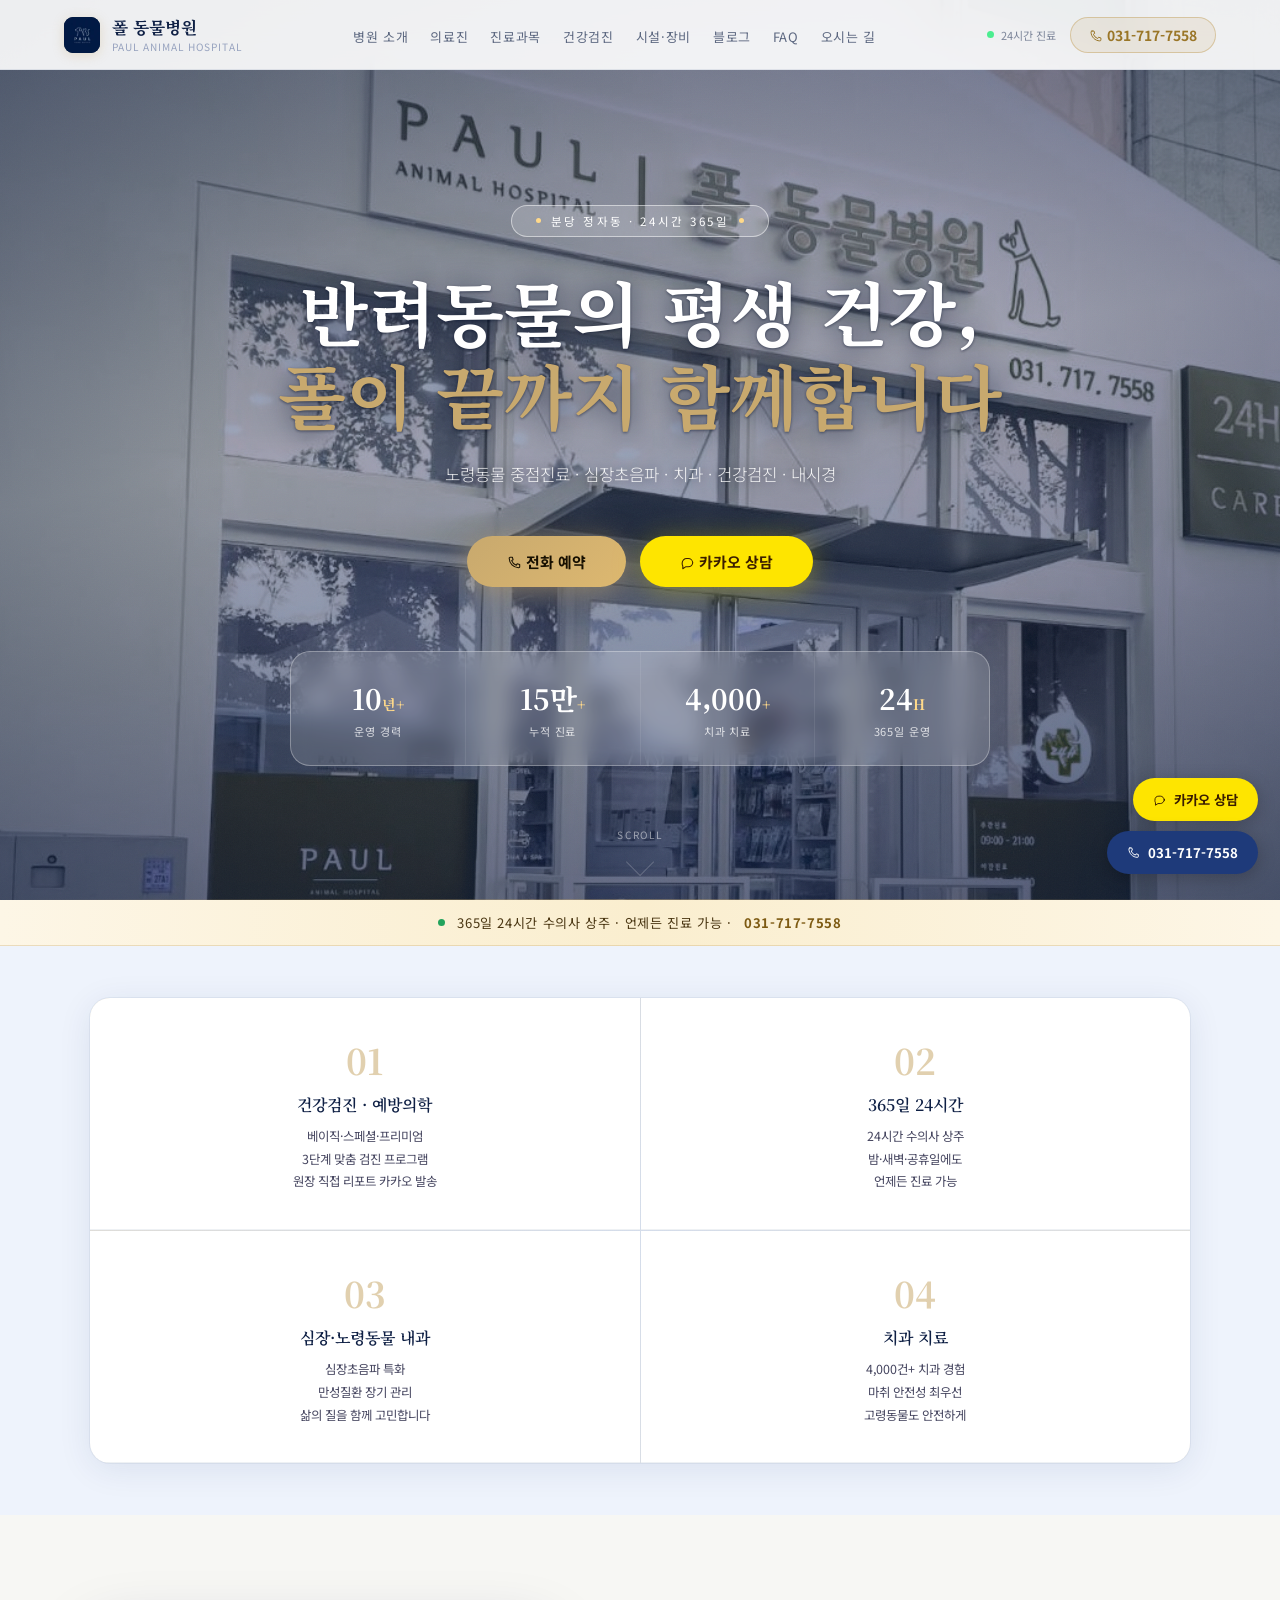
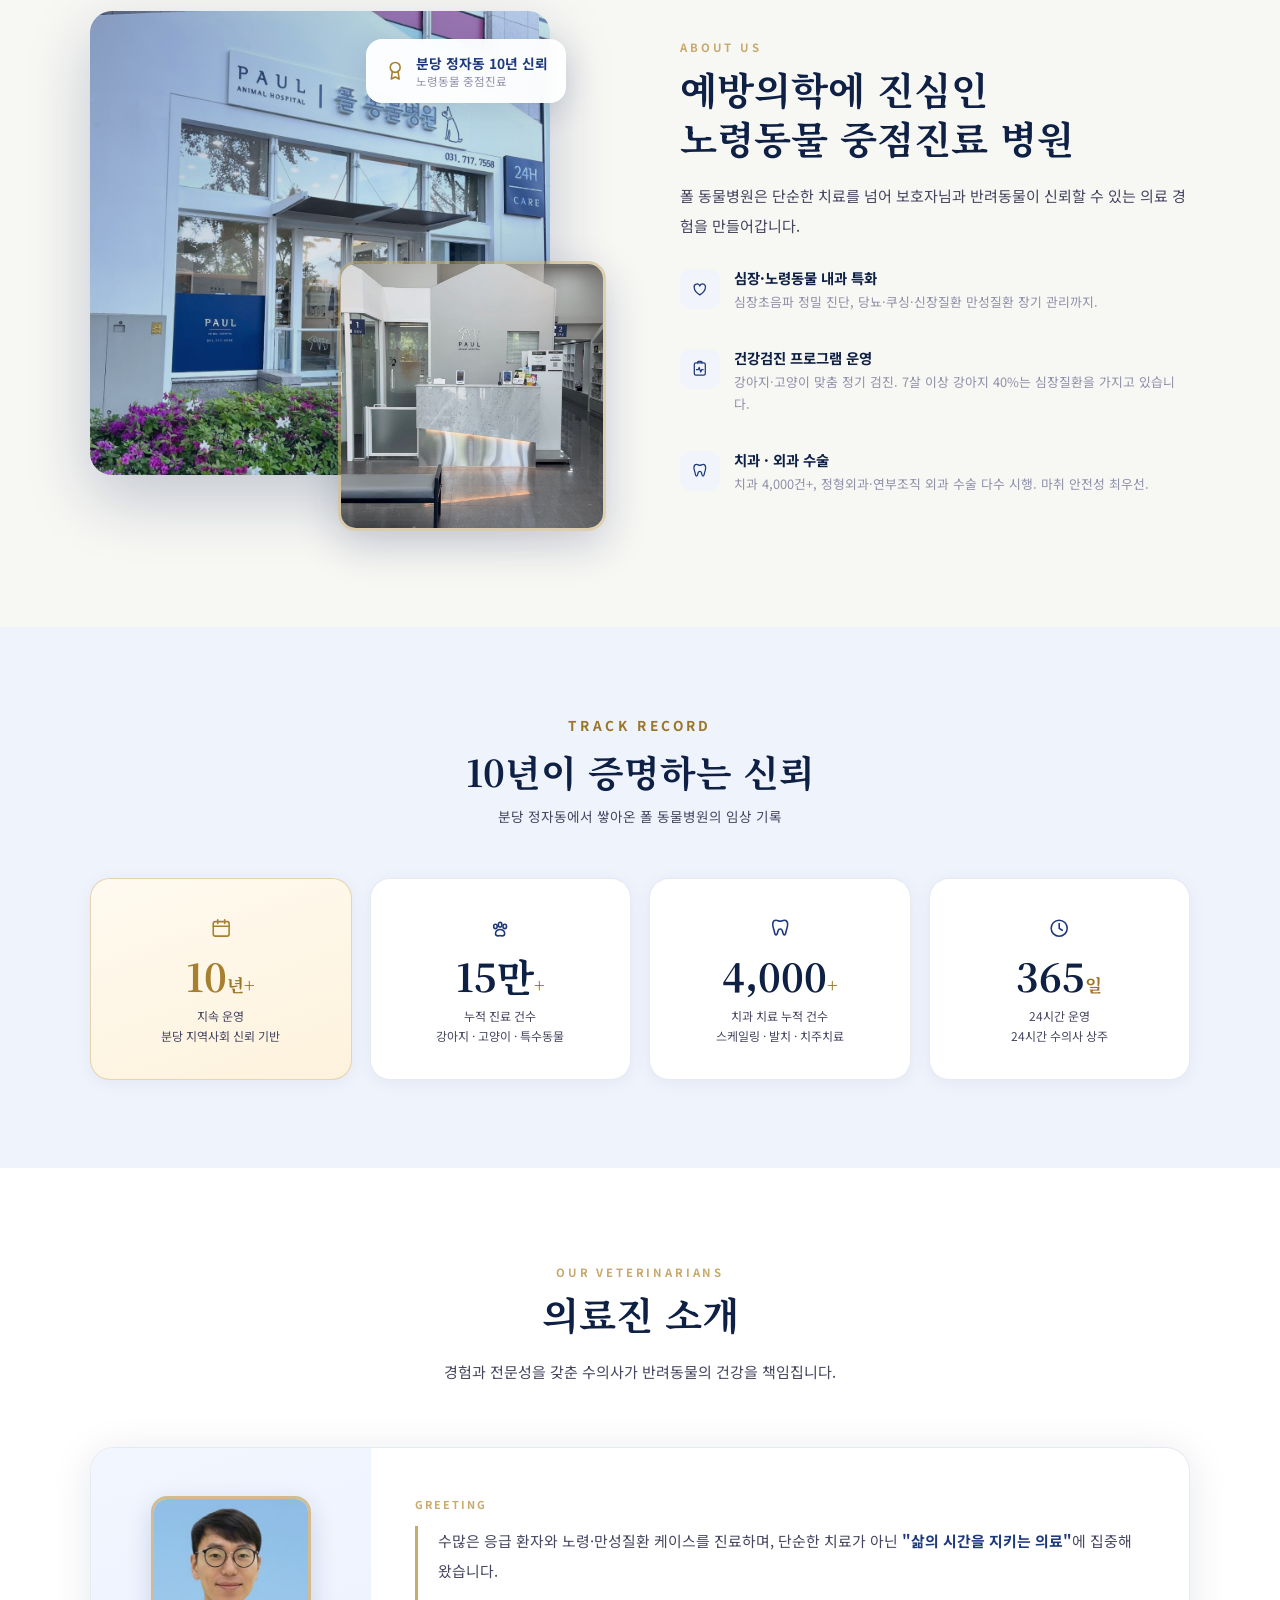
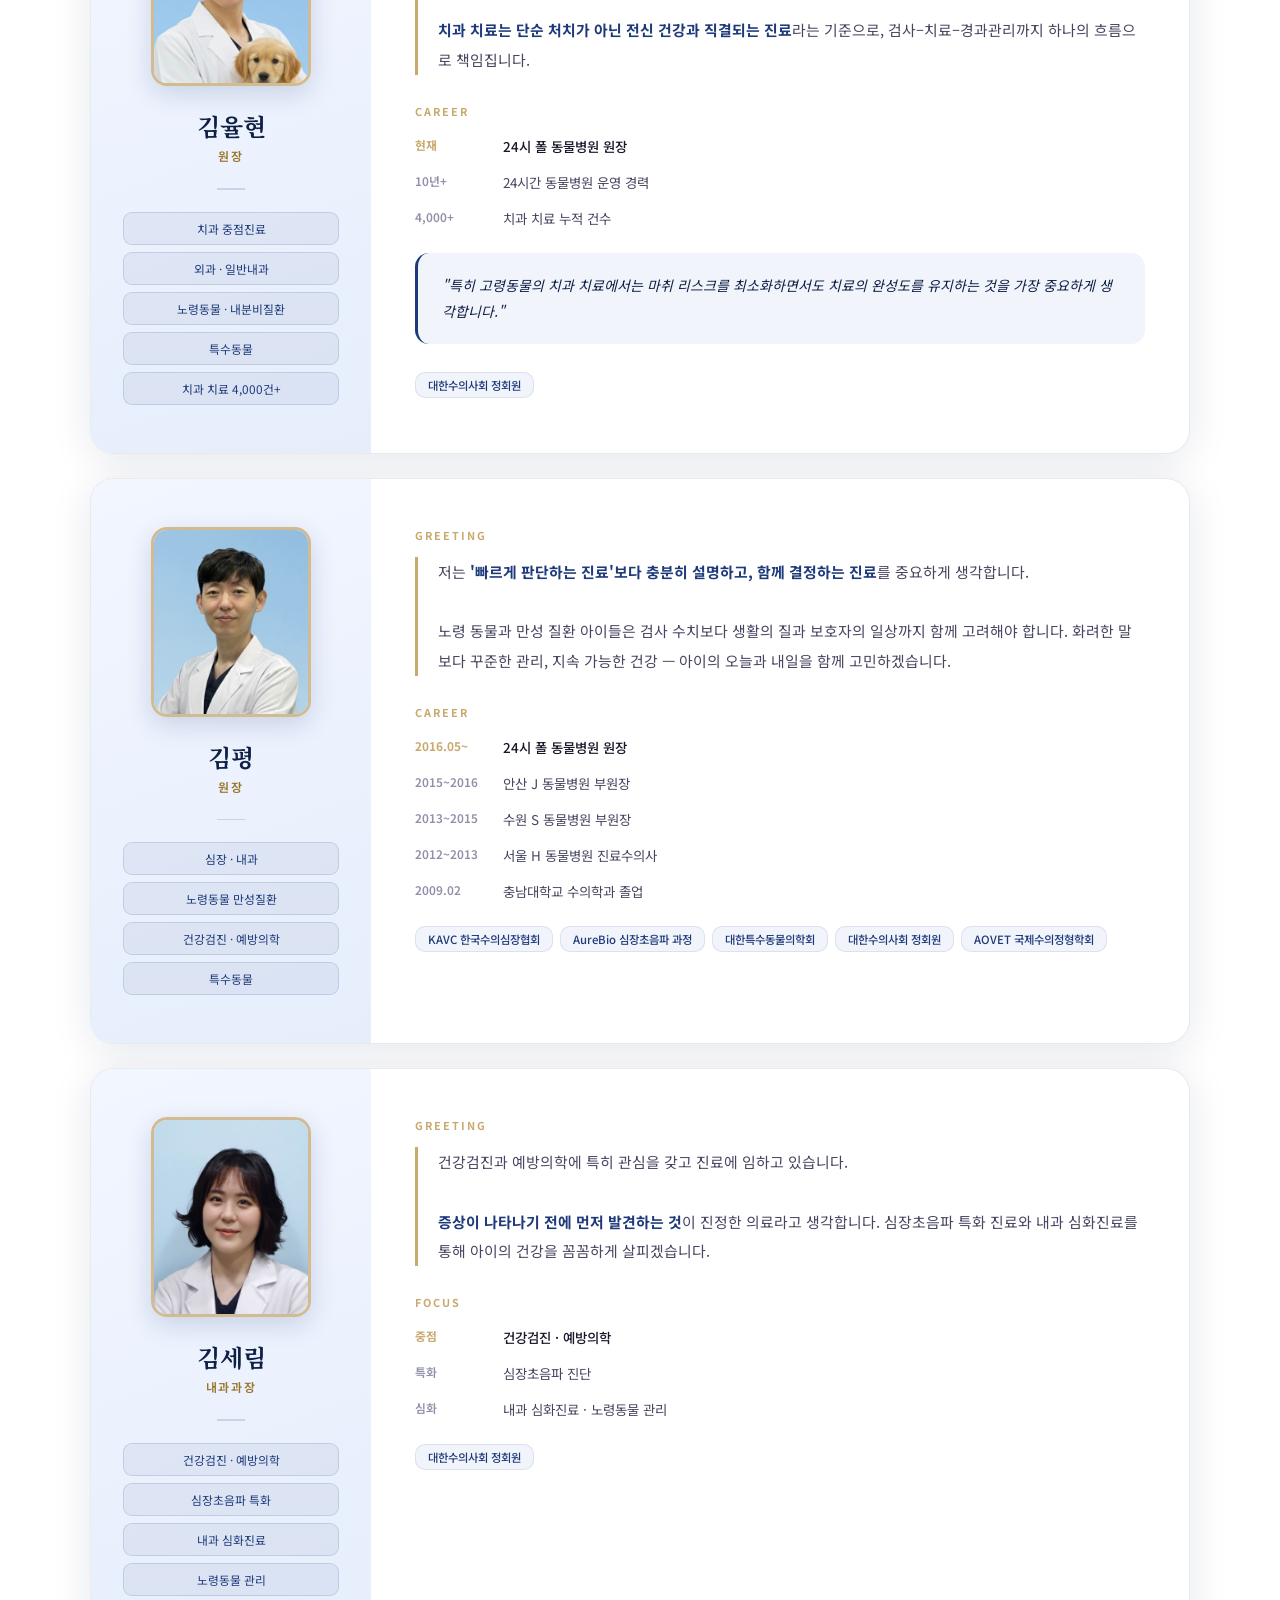
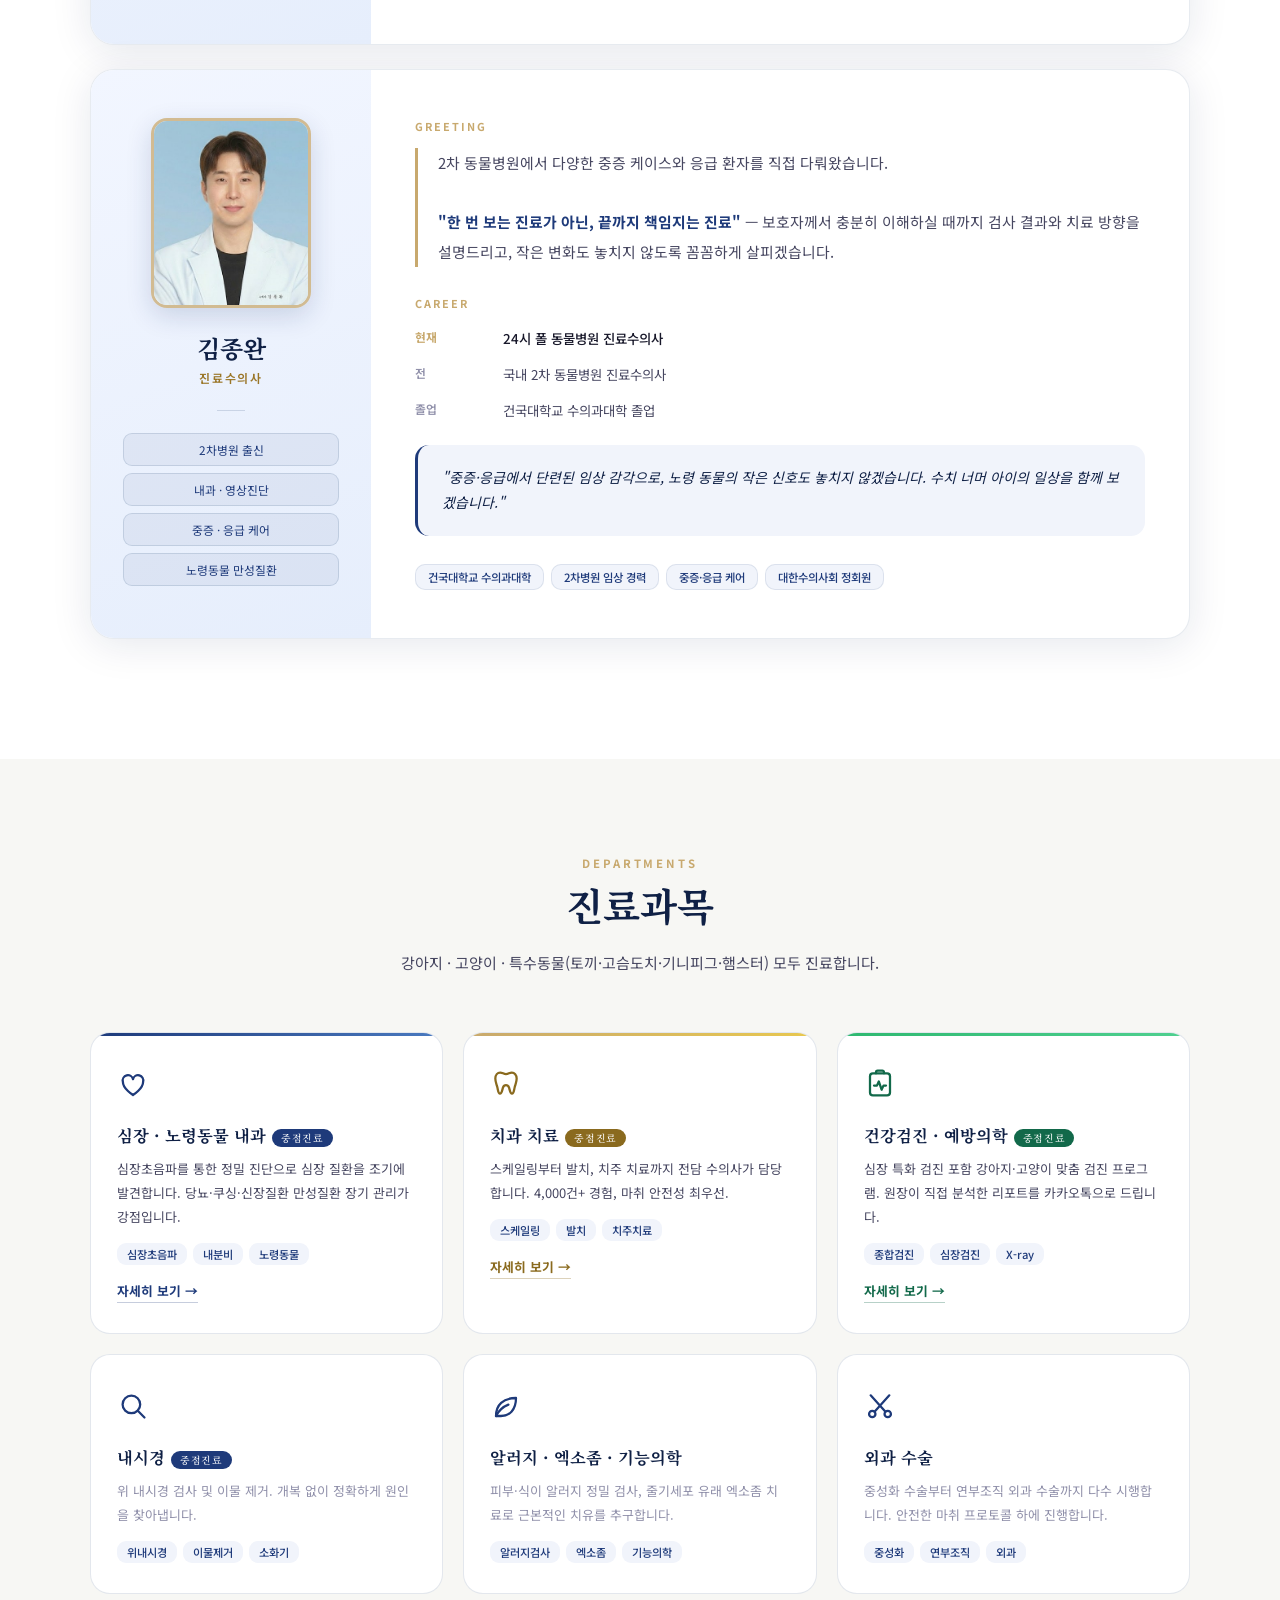
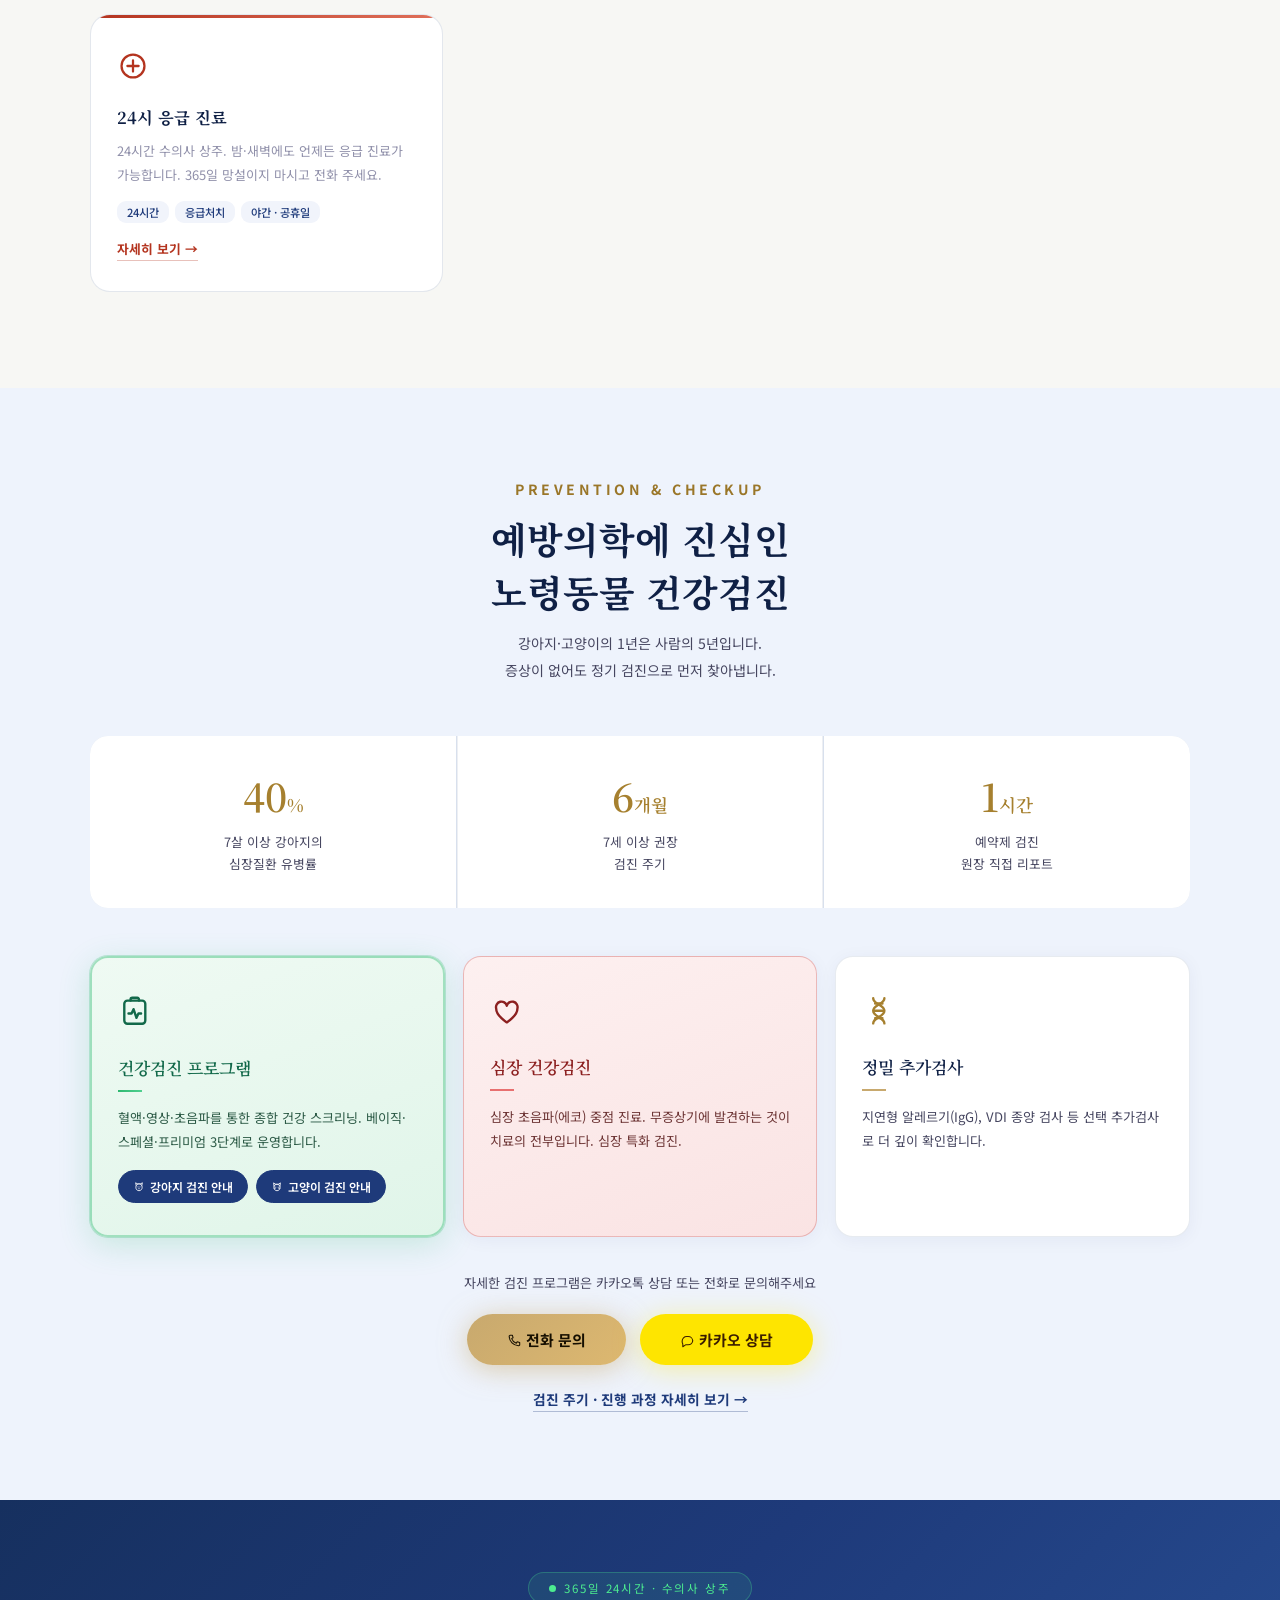
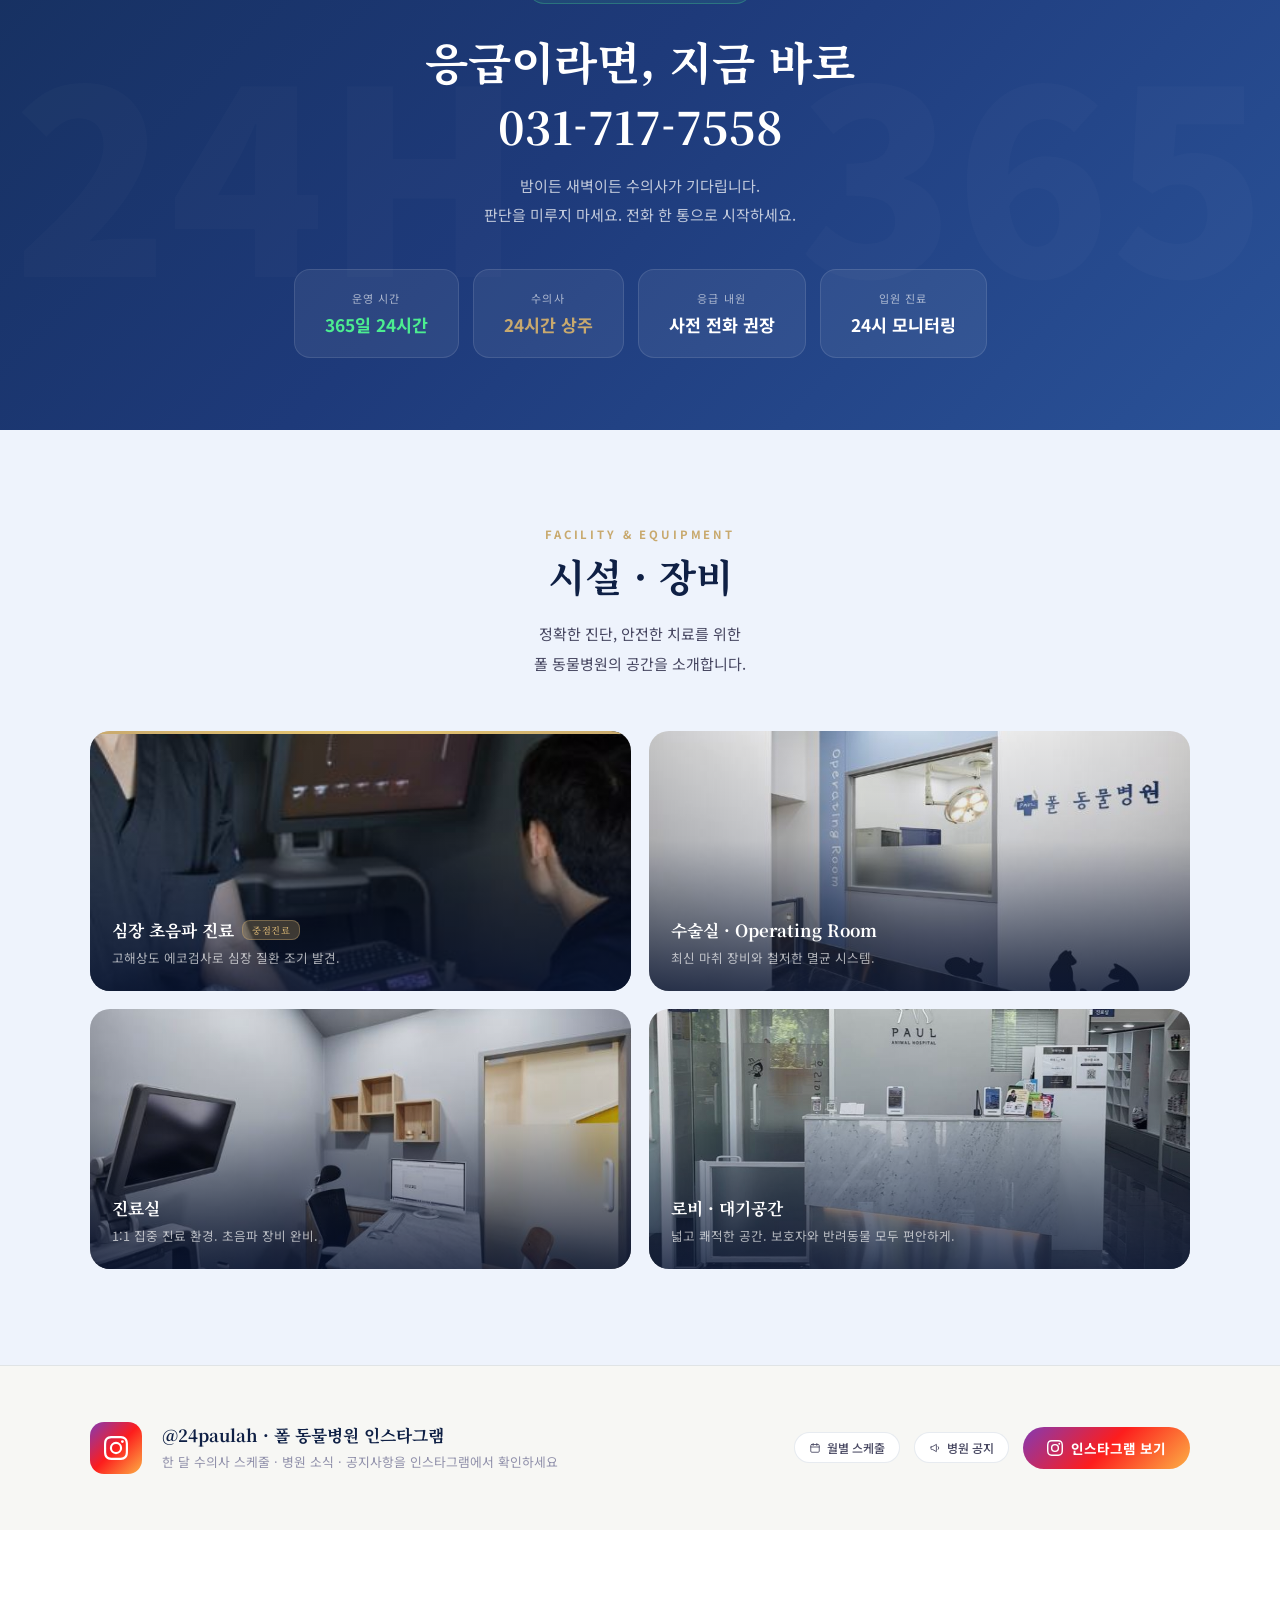
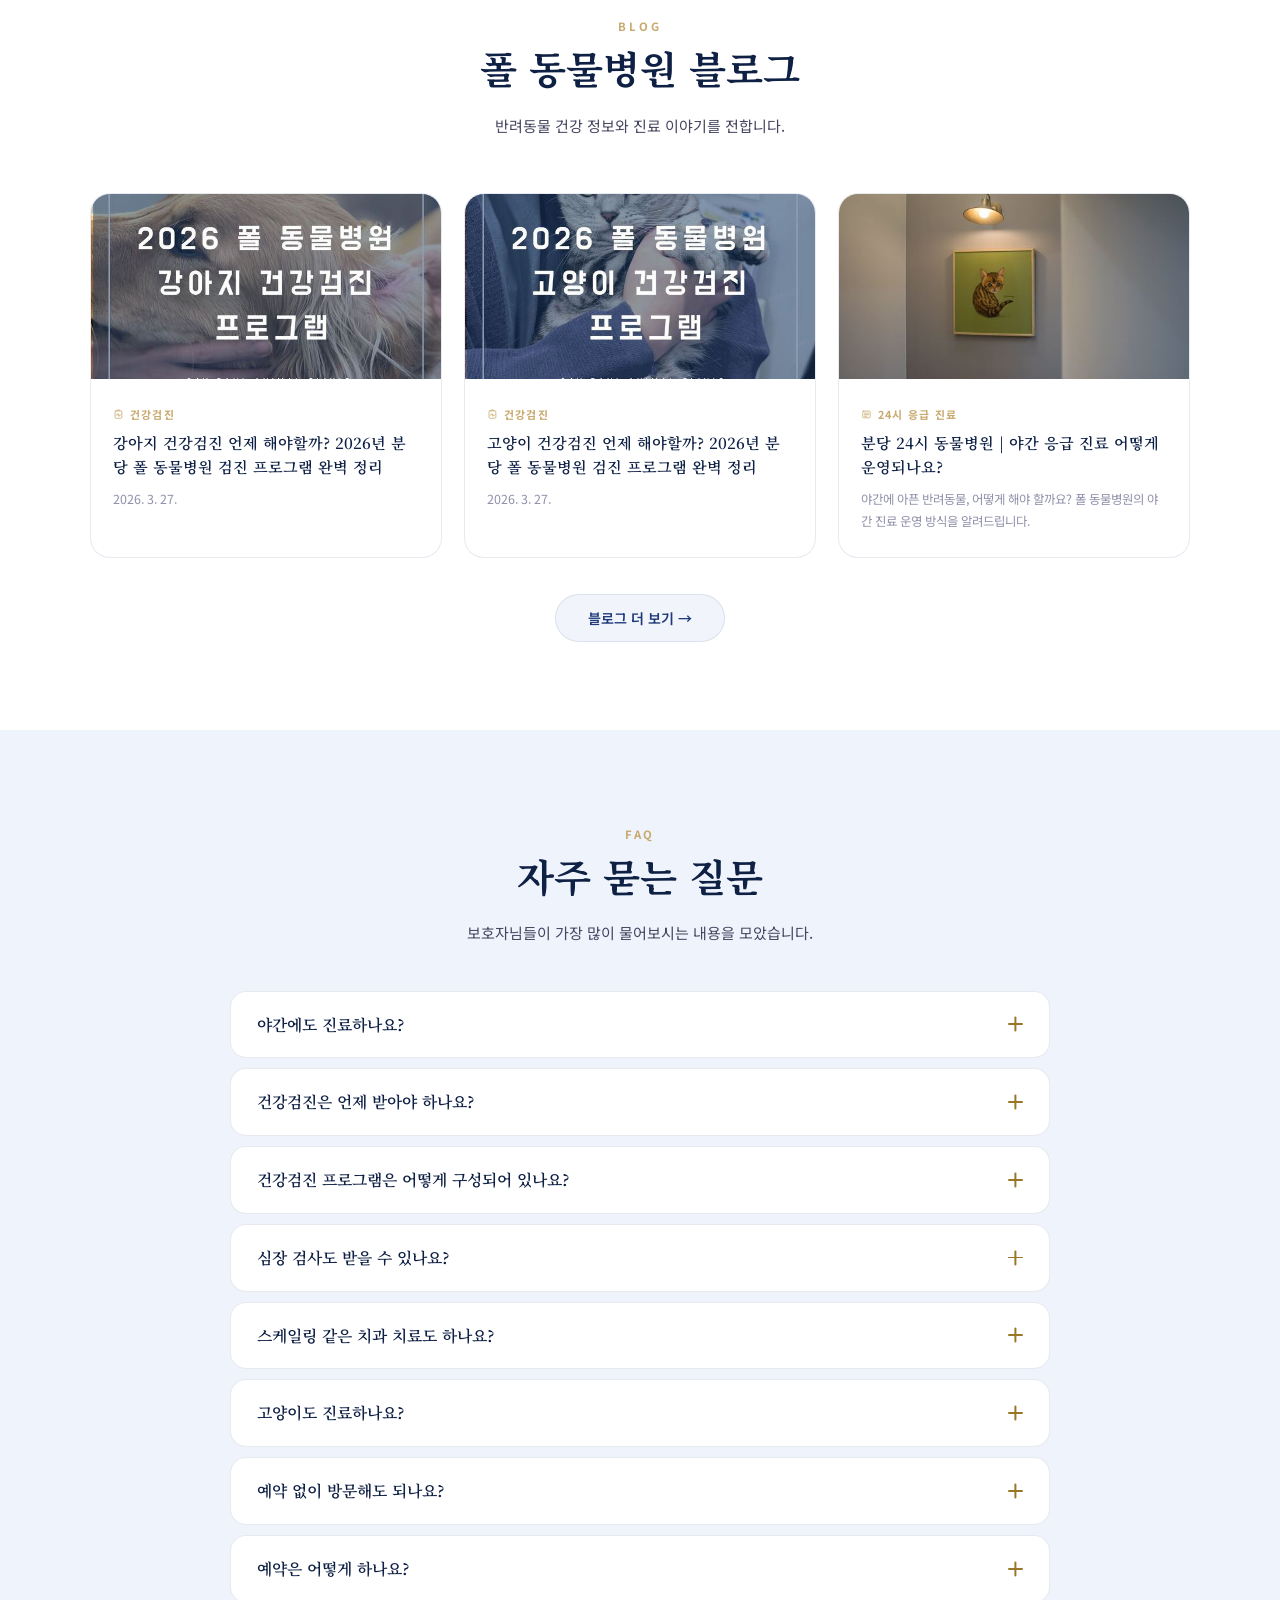
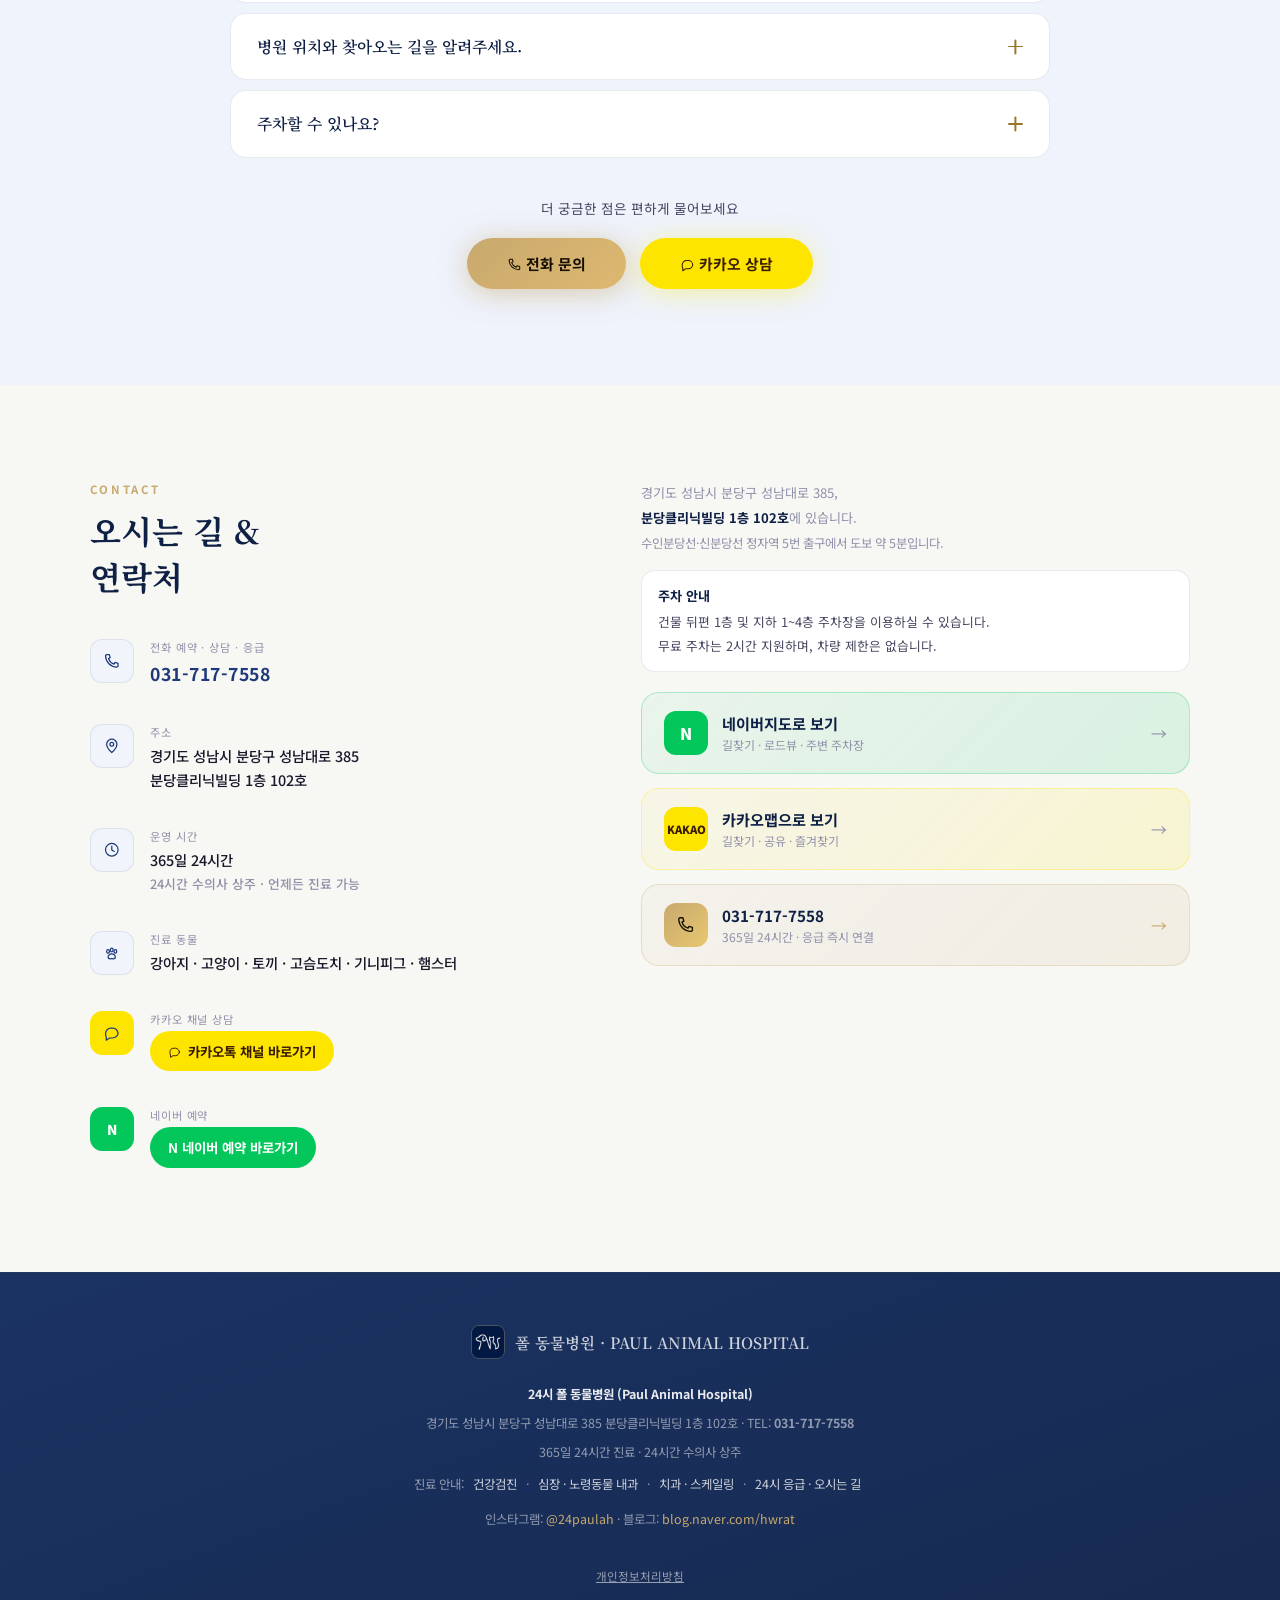
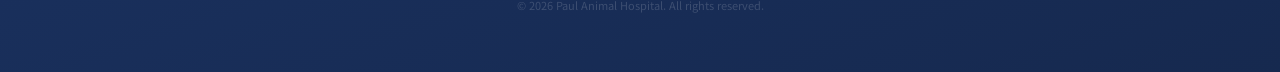
==== site/index.html @ 4839adb4 "영문 SPECIALTY 표시를 '중점진료'로 교체(광고 심의 대비), 개인정보처리방침 페이지 추가 및 전 페이지 하단 링크 Co-Authored-By: Claude Opus 5.5" ====
<!DOCTYPE html>
<html lang="ko"><head>
<meta charset="UTF-8">

<meta name="viewport" content="width=device-width, initial-scale=1.0">
<title>24시 폴 동물병원 | 분당 정자동 건강검진·심장·치과</title>
<meta name="description" content="분당 정자동 365일 24시간 수의사 상주 동물병원. 건강검진·심장초음파·치과 중점 진료. 031-717-7558">
<meta name="keywords" content="분당 동물병원,정자동 동물병원,분당 24시 동물병원,분당 야간 동물병원,성남 24시 동물병원,강아지 건강검진,고양이 건강검진,분당 강아지 심장,분당 강아지 스케일링,노령견 병원,폴 동물병원">
<meta name="author" content="24시 폴 동물병원">
<meta name="robots" content="index, follow, max-image-preview:large">
<link rel="preload" as="image" href="images/hospital-exterior.jpg" fetchpriority="high">
<link rel="canonical" href="https://paulah.co.kr/">
<link rel="alternate" type="application/rss+xml" title="24시 폴 동물병원" href="https://paulah.co.kr/rss.xml">
<link rel="icon" href="favicon.ico?v=2" sizes="any">
<link rel="icon" type="image/png" sizes="32x32" href="favicon-32.png?v=2">
<link rel="icon" type="image/png" sizes="16x16" href="favicon-16.png?v=2">
<link rel="apple-touch-icon" sizes="180x180" href="apple-touch-icon.png?v=2">
<link rel="shortcut icon" href="favicon.ico?v=2">
<meta name="naver-site-verification" content="6442f436681a37ef7fe920069521652b">
<meta name="google-site-verification" content="fb2IMgi83T_PYPyM84LkgRmpzPlgItX_kkPykhau4JI">
<meta property="og:type" content="website">
<meta property="og:site_name" content="24시 폴 동물병원">
<meta property="og:locale" content="ko_KR">
<meta property="og:title" content="24시 폴 동물병원 | 분당 정자동 건강검진·심장·치과">
<meta property="og:description" content="분당 정자동 365일 24시간 수의사 상주 동물병원. 건강검진·심장초음파·치과 중점 진료. 031-717-7558">
<meta property="og:url" content="https://paulah.co.kr/">
<meta property="og:image" content="https://paulah.co.kr/og-image.jpg?v=2">
<meta property="og:image:width" content="1200">
<meta property="og:image:height" content="630">
<meta name="twitter:card" content="summary_large_image">
<meta name="twitter:title" content="24시 폴 동물병원 | 분당 정자동 건강검진·심장·치과">
<meta name="twitter:description" content="분당 정자동 365일 24시간 수의사 상주 동물병원. 건강검진·심장초음파·치과 중점 진료. 031-717-7558">
<meta name="twitter:image" content="https://paulah.co.kr/og-image.jpg?v=2">
<meta name="geo.region" content="KR-41">
<meta name="geo.placename" content="경기도 성남시 분당구 정자동">
<meta name="geo.position" content="37.3705297;127.1076281">
<meta name="ICBM" content="37.3705297, 127.1076281">
<meta name="theme-color" content="#021a43">
<script type="application/ld+json">{"@context": "https://schema.org", "@type": "VeterinaryCare", "@id": "https://paulah.co.kr/#clinic", "name": "24시 폴 동물병원", "alternateName": ["폴 동물병원", "Paul Animal Hospital", "분당 폴 동물병원", "정자동 폴 동물병원"], "url": "https://paulah.co.kr/", "logo": "https://paulah.co.kr/logo-512.png", "image": "https://paulah.co.kr/og-image.jpg?v=2", "telephone": "+82-31-717-7558", "description": "경기도 성남시 분당구 정자동에 위치한 365일 24시간 동물병원. 심장초음파, 노령동물 내과, 치과 치료, 건강검진을 중점 진료합니다.", "address": {"@type": "PostalAddress", "streetAddress": "성남대로 385 분당클리닉빌딩 1층 102호", "addressLocality": "성남시 분당구", "addressRegion": "경기도", "addressCountry": "KR"}, "geo": {"@type": "GeoCoordinates", "latitude": 37.3705297, "longitude": 127.1076281}, "openingHoursSpecification": [{"@type": "OpeningHoursSpecification", "dayOfWeek": ["Monday", "Tuesday", "Wednesday", "Thursday", "Friday", "Saturday", "Sunday"], "opens": "00:00", "closes": "23:59"}], "areaServed": [{"@type": "City", "name": "성남시"}, {"@type": "City", "name": "용인시"}], "medicalSpecialty": ["Cardiovascular", "Endocrine", "Dentistry", "Emergency", "Geriatric"], "availableService": [{"@type": "MedicalProcedure", "name": "강아지·고양이 건강검진", "url": "https://paulah.co.kr/checkup/"}, {"@type": "MedicalProcedure", "name": "심장초음파 검사", "url": "https://paulah.co.kr/heart/"}, {"@type": "MedicalProcedure", "name": "노령동물 내과 진료", "url": "https://paulah.co.kr/heart/"}, {"@type": "MedicalProcedure", "name": "치과 스케일링·발치·치주 치료", "url": "https://paulah.co.kr/dental/"}, {"@type": "MedicalProcedure", "name": "24시간 응급진료", "url": "https://paulah.co.kr/emergency/"}], "sameAs": ["https://blog.naver.com/hwrat", "https://www.instagram.com/24paulah", "https://pf.kakao.com/_xfkxekM"], "hasMap": "https://map.naver.com/v5/search/24%EC%8B%9C%20%ED%8F%B4%20%EB%8F%99%EB%AC%BC%EB%B3%91%EC%9B%90", "amenityFeature": [{"@type": "LocationFeatureSpecification", "name": "주차 (건물 뒤편 1층·지하 1~4층, 2시간 무료, 차량 제한 없음)", "value": true}], "employee": [{"@type": "Person", "name": "김율현", "jobTitle": "원장 · 수의사", "image": "https://paulah.co.kr/images/doctor-kim-yulhyun.jpg", "knowsAbout": ["치과", "외과", "일반내과", "노령동물", "특수동물"]}, {"@type": "Person", "name": "김평", "jobTitle": "원장 · 수의사", "image": "https://paulah.co.kr/images/doctor-kim-pyeong.jpg", "knowsAbout": ["심장", "내과", "노령동물 만성질환", "건강검진"], "memberOf": [{"@type": "Organization", "name": "KAVC 한국수의심장협회"}]}, {"@type": "Person", "name": "김세림", "jobTitle": "내과과장 · 수의사", "image": "https://paulah.co.kr/images/doctor-kim-serim.jpg", "knowsAbout": ["건강검진", "예방의학", "심장초음파", "내과"]}, {"@type": "Person", "name": "김종완", "jobTitle": "진료수의사", "image": "https://paulah.co.kr/images/doctor-kim-jongwan.jpg", "knowsAbout": ["내과", "영상진단", "중증·응급"], "alumniOf": {"@type": "CollegeOrUniversity", "name": "건국대학교 수의과대학"}}]}</script>
<script type="application/ld+json">{"@context": "https://schema.org", "@type": "FAQPage", "mainEntity": [{"@type": "Question", "name": "야간에도 진료하나요?", "acceptedAnswer": {"@type": "Answer", "text": "네. 365일 24시간 수의사가 상주해 밤과 새벽에도 언제든 진료합니다. 내원 전 전화주시면 빠르게 안내드리겠습니다."}}, {"@type": "Question", "name": "건강검진은 언제 받아야 하나요?", "acceptedAnswer": {"@type": "Answer", "text": "1~6세는 연 1회, 7세 이상 노령기에는 연 1~2회를 권합니다. 10세 이상은 6개월 간격을 권합니다. 소형견은 7세, 대형견은 5~6세부터 노령기로 봅니다."}}, {"@type": "Question", "name": "건강검진 프로그램은 어떻게 구성되어 있나요?", "acceptedAnswer": {"@type": "Answer", "text": "베이직·스페셜·프리미엄 3단계로 운영합니다. 혈액·영상·초음파 검사를 조합하며 1시간 예약제로 진행하고, 원장이 직접 분석한 리포트를 카카오톡으로 보내드립니다."}}, {"@type": "Question", "name": "심장 검사도 받을 수 있나요?", "acceptedAnswer": {"@type": "Answer", "text": "네. 심장초음파(에코)로 정밀 진단합니다. 노령 소형견의 심장판막 질환이나 고양이 심근병증은 초기 증상이 거의 없어, 증상이 없을 때 미리 확인해 두는 것이 중요합니다."}}, {"@type": "Question", "name": "스케일링 같은 치과 치료도 하나요?", "acceptedAnswer": {"@type": "Answer", "text": "네. 스케일링·발치·치주 치료를 하며 누적 4,000건 이상의 치과 치료를 해왔습니다. 마취 안전성을 가장 우선합니다."}}, {"@type": "Question", "name": "고양이도 진료하나요?", "acceptedAnswer": {"@type": "Answer", "text": "네. 강아지와 고양이를 함께 진료하며, 토끼·고슴도치·기니피그·햄스터 같은 특수동물도 진료합니다. 고양이 대기 공간도 따로 있습니다."}}, {"@type": "Question", "name": "예약 없이 방문해도 되나요?", "acceptedAnswer": {"@type": "Answer", "text": "가능합니다. 다만 예약 환자를 우선 진료하므로 대기 시간이 길어질 수 있습니다. 응급 상황은 예약 없이 바로 오셔도 됩니다."}}, {"@type": "Question", "name": "예약은 어떻게 하나요?", "acceptedAnswer": {"@type": "Answer", "text": "전화(031-717-7558), 카카오톡 채널, 네이버 예약으로 하실 수 있습니다."}}, {"@type": "Question", "name": "병원 위치와 찾아오는 길을 알려주세요.", "acceptedAnswer": {"@type": "Answer", "text": "경기도 성남시 분당구 성남대로 385, 분당클리닉빌딩 1층 102호에 있습니다. 수인분당선·신분당선 정자역 5번 출구에서 도보 약 5분입니다."}}, {"@type": "Question", "name": "주차할 수 있나요?", "acceptedAnswer": {"@type": "Answer", "text": "네. 건물 뒤편 1층 및 지하 1~4층 주차장을 이용하실 수 있습니다. 무료 주차는 2시간 지원하며, 차량 제한은 없습니다."}}]}</script>
<script type="application/ld+json">{"@context": "https://schema.org", "@type": "WebSite", "@id": "https://paulah.co.kr/#website", "url": "https://paulah.co.kr/", "name": "24시 폴 동물병원", "inLanguage": "ko-KR", "publisher": {"@id": "https://paulah.co.kr/#clinic"}}</script>
<link href="https://fonts.googleapis.com/css2?family=Noto+Sans+KR:wght@300;400;500;700;900&family=Noto+Serif+KR:wght@400;600;700&display=swap" rel="stylesheet">
<style>

:root {
  --navy:#1e3a7a; --navy-dark:#0f2045; --navy-mid:#162d65; --navy-light:#2a5298;
  --cream:#f7f6f3; --white:#fff; --gold:#c8a96e; --gold-l:#dfc08a;
  --td:#18182a; --tm:#464660; --tl:#9090aa; --card:#f1f4fb; --bdr:rgba(26,58,107,0.1);
}
*{margin:0;padding:0;box-sizing:border-box;} html{scroll-behavior:smooth;}
body{font-family:"Noto Sans KR",sans-serif;background:var(--cream);color:var(--td);overflow-x:hidden;}

/* ── NAV ── */
nav{position:fixed;top:0;left:0;right:0;z-index:300;display:flex;align-items:center;justify-content:space-between;padding:0 5%;height:70px;background:rgba(10,28,62,0.97);backdrop-filter:blur(18px);border-bottom:1px solid rgba(255,255,255,0.06);transition:box-shadow 0.3s;}
.nl{display:flex;align-items:center;gap:12px;text-decoration:none;}
.nlm{width:36px;height:36px;border-radius:9px;background:linear-gradient(135deg,var(--gold),var(--gold-l));display:flex;align-items:center;justify-content:center;font-size:1.1rem;box-shadow:0 2px 12px rgba(200,169,110,0.4);}
.nn{font-family:"Noto Serif KR",serif;font-size:1.05rem;font-weight:700;color:#fff;}
.ne{font-size:0.63rem;color:rgba(255,255,255,0.35);letter-spacing:0.1em;}
.nls{display:flex;gap:28px;list-style:none;}
.nls a{color:rgba(255,255,255,0.65);text-decoration:none;font-size:0.81rem;letter-spacing:0.05em;transition:color 0.2s;position:relative;padding-bottom:3px;}
.nls a::after{content:"";position:absolute;bottom:0;left:0;width:0;height:1.5px;background:var(--gold);transition:width 0.25s;}
.nls a:hover{color:#fff;} .nls a:hover::after{width:100%;}
.nr{display:flex;align-items:center;gap:14px;}
.lp{display:flex;align-items:center;gap:7px;font-size:0.69rem;color:rgba(255,255,255,0.45);}
.ld{width:7px;height:7px;border-radius:50%;background:#4ced90;animation:pulse 1.8s infinite;}
.nt{color:var(--gold);font-size:0.87rem;font-weight:700;text-decoration:none;background:rgba(200,169,110,0.12);border:1px solid rgba(200,169,110,0.28);padding:7px 18px;border-radius:24px;transition:background 0.2s;}
.nt:hover{background:rgba(200,169,110,0.24);}

/* ── HERO ── */
.hero{min-height:100vh;position:relative;overflow:hidden;display:flex;align-items:center;justify-content:center;padding-top:70px;}
.hbg{position:absolute;inset:0;background-size:cover;background-position:center 25%;filter:brightness(0.42) saturate(0.35) sepia(0.28) hue-rotate(192deg);transform:scale(1.06);transition:transform 10s ease;}
.hbg.z{transform:scale(1);}
.hov{position:absolute;inset:0;background:linear-gradient(170deg,rgba(9,20,52,0.82) 0%,rgba(14,30,68,0.65) 45%,rgba(18,38,90,0.86) 100%);}
.hgr{position:absolute;inset:0;opacity:0.05;background-image:url("data:image/svg+xml,%3Csvg xmlns='http://www.w3.org/2000/svg' width='300' height='300'%3E%3Cfilter id='g'%3E%3CfeTurbulence type='fractalNoise' baseFrequency='0.75' numOctaves='4' stitchTiles='stitch'/%3E%3C/filter%3E%3Crect width='300' height='300' filter='url(%23g)'/%3E%3C/svg%3E");}
.hvi{position:absolute;inset:0;background:radial-gradient(ellipse at center,transparent 40%,rgba(5,15,40,0.55) 100%);}
.hline{position:absolute;bottom:0;left:0;right:0;height:1px;background:linear-gradient(90deg,transparent,rgba(200,169,110,0.4),transparent);}
.hi{position:relative;z-index:2;text-align:center;padding:0 20px;max-width:840px;}
.hbadge{display:inline-flex;align-items:center;gap:10px;background:rgba(200,169,110,0.12);border:1px solid rgba(200,169,110,0.36);color:var(--gold);padding:7px 24px;border-radius:24px;font-size:0.72rem;letter-spacing:0.22em;margin-bottom:32px;animation:fadeUp 1s 0.1s ease both;}
.hbd{width:5px;height:5px;border-radius:50%;background:var(--gold);}
.ht{font-family:"Noto Serif KR",serif;font-size:clamp(2.3rem,6.5vw,4.4rem);color:#fff;font-weight:700;line-height:1.18;margin-bottom:22px;text-shadow:0 3px 40px rgba(0,0,0,0.5);animation:fadeUp 1s 0.2s ease both;}
.ht .g{color:var(--gold);}
.hsb{color:rgba(255,255,255,0.6);font-size:clamp(0.9rem,2vw,1.05rem);font-weight:300;line-height:2.1;margin-bottom:44px;animation:fadeUp 1s 0.3s ease both;}
.hcta{display:flex;gap:14px;justify-content:center;flex-wrap:wrap;animation:fadeUp 1s 0.4s ease both;}
.bpg{background:linear-gradient(135deg,var(--gold),#ddb870);color:#160f00;padding:15px 40px;border-radius:32px;font-size:0.93rem;font-weight:700;text-decoration:none;box-shadow:0 4px 28px rgba(200,169,110,0.55);transition:transform 0.22s,box-shadow 0.22s;}
.bpg:hover{transform:translateY(-3px);box-shadow:0 10px 38px rgba(200,169,110,0.65);}
.bgh{background:rgba(255,255,255,0.07);color:#fff;padding:15px 40px;border-radius:32px;font-size:0.93rem;font-weight:500;text-decoration:none;border:1.5px solid rgba(255,255,255,0.25);transition:all 0.22s;backdrop-filter:blur(8px);}
.bgh:hover{background:rgba(255,255,255,0.15);border-color:rgba(255,255,255,0.5);}
.hst{display:flex;justify-content:center;margin-top:64px;background:rgba(255,255,255,0.055);border:1px solid rgba(255,255,255,0.1);border-radius:20px;overflow:hidden;max-width:700px;margin-left:auto;margin-right:auto;backdrop-filter:blur(10px);animation:fadeUp 1s 0.5s ease both;}
.hss{flex:1;padding:26px 16px;text-align:center;border-right:1px solid rgba(255,255,255,0.08);}
.hss:last-child{border-right:none;}
.hsn{font-family:"Noto Serif KR",serif;font-size:1.75rem;color:#fff;font-weight:700;}
.hsn em{color:var(--gold);font-style:normal;font-size:0.88rem;}
.hsl{font-size:0.69rem;color:rgba(255,255,255,0.4);margin-top:5px;letter-spacing:0.08em;}
.shi{position:absolute;bottom:28px;left:50%;transform:translateX(-50%);display:flex;flex-direction:column;align-items:center;gap:10px;color:rgba(255,255,255,0.25);font-size:0.63rem;letter-spacing:0.18em;z-index:2;animation:scrollB 2.2s infinite;}
.sa{width:20px;height:20px;border-right:1.5px solid rgba(255,255,255,0.2);border-bottom:1.5px solid rgba(255,255,255,0.2);transform:rotate(45deg);}

/* ── NOTICE ── */
.notice{background:var(--navy-mid);color:rgba(255,255,255,0.82);display:flex;align-items:center;justify-content:center;gap:12px;padding:13px 20px;font-size:0.82rem;letter-spacing:0.05em;border-bottom:1px solid rgba(255,255,255,0.05);}

/* ── PHILOSOPHY ── */
.philo{background:var(--navy-dark);padding:52px 5%;}
.pg{
  max-width:1100px;margin:0 auto;
  display:grid;grid-template-columns:repeat(3,1fr);
  gap:1px;
  background:linear-gradient(135deg,rgba(200,169,110,0.15),rgba(255,255,255,0.05),rgba(200,169,110,0.1));
  border-radius:20px;overflow:hidden;
  box-shadow:0 4px 40px rgba(0,0,0,0.3), 0 0 0 1px rgba(200,169,110,0.1);
}
.pi{
  background:linear-gradient(145deg,rgba(8,18,52,0.98) 0%,rgba(14,30,72,0.97) 40%,rgba(20,42,95,0.96) 100%);
  padding:36px 30px;text-align:center;transition:background 0.4s,box-shadow 0.4s;
  border-bottom:1px solid rgba(255,255,255,0.04);
  position:relative;
}
.pi:hover{
  background:linear-gradient(145deg,rgba(16,36,90,0.98) 0%,rgba(26,58,122,0.95) 50%,rgba(35,70,140,0.93) 100%);
  box-shadow:inset 0 0 40px rgba(200,169,110,0.06);
}
.pin{font-family:"Noto Serif KR",serif;font-size:2.2rem;color:rgba(200,169,110,0.16);font-weight:700;margin-bottom:8px;}
.pit{font-family:"Noto Serif KR",serif;font-size:1rem;color:#fff;font-weight:600;margin-bottom:9px;}
.pid{font-size:0.78rem;color:rgba(255,255,255,0.42);line-height:1.82;}

/* ── COMMONS ── */
.ey{font-size:0.71rem;letter-spacing:0.25em;color:var(--gold);font-weight:700;text-transform:uppercase;margin-bottom:10px;}
.sh2{font-family:"Noto Serif KR",serif;font-size:clamp(1.65rem,3vw,2.45rem);color:var(--navy-dark);font-weight:700;line-height:1.27;margin-bottom:18px;}
.sl{color:var(--tm);font-size:0.94rem;line-height:2;}

/* ── ABOUT ── */
.about-s{padding:96px 5%;background:var(--cream);}
.about-in{max-width:1100px;margin:0 auto;display:grid;grid-template-columns:1fr 1fr;gap:68px;align-items:center;}
.about-vis{position:relative;height:520px;}
.apm{position:absolute;top:0;left:0;right:56px;bottom:56px;border-radius:22px;overflow:hidden;box-shadow:0 24px 64px rgba(14,30,80,0.22);}
.apm img{width:100%;height:100%;object-fit:cover;transition:transform 0.55s ease;}
.apm:hover img{transform:scale(1.04);}
.apm::after{content:"";position:absolute;inset:0;background:linear-gradient(135deg,rgba(14,30,80,0.32) 0%,rgba(26,58,107,0.15) 50%,rgba(14,30,80,0.28) 100%);pointer-events:none;transition:opacity 0.55s;}
.apm:hover::after{opacity:0;}
.aps{position:absolute;bottom:0;right:0;width:52%;height:52%;border-radius:18px;overflow:hidden;border:3px solid rgba(200,169,110,0.5);box-shadow:0 14px 44px rgba(14,30,80,0.2);z-index:2;}
.aps img{width:100%;height:100%;object-fit:cover;transition:transform 0.5s;}
.aps:hover img{transform:scale(1.05);}
.apb{position:absolute;top:28px;right:40px;background:rgba(255,255,255,0.95);border-radius:16px;padding:14px 18px;box-shadow:0 8px 32px rgba(14,30,80,0.16);display:flex;align-items:center;gap:10px;z-index:3;backdrop-filter:blur(8px);}
.apbi{font-size:1.4rem;}
.apbt p:first-child{font-weight:700;color:var(--navy);font-size:0.86rem;}
.apbt p:last-child{font-size:0.72rem;color:var(--tl);}
.about-txt{padding-left:6px;}
.vi{display:flex;gap:14px;align-items:flex-start;margin-top:18px;}
.vic{width:40px;height:40px;background:var(--card);border-radius:11px;display:flex;align-items:center;justify-content:center;font-size:1.1rem;flex-shrink:0;margin-top:2px;}
.vit{font-size:0.9rem;color:var(--navy-dark);font-weight:700;margin-bottom:3px;}
.vid{font-size:0.8rem;color:var(--tl);line-height:1.72;}

/* ── NUMBERS ── */
.num-s{background:linear-gradient(145deg,var(--navy-dark) 0%,#1a3a6b 100%);padding:88px 5%;}
.num-in{max-width:1100px;margin:0 auto;}
.num-hd{text-align:center;margin-bottom:52px;}
.num-hd .ey{color:rgba(200,169,110,0.75);}
.num-hd h2{font-family:"Noto Serif KR",serif;font-size:clamp(1.6rem,3vw,2.3rem);color:#fff;font-weight:700;margin-bottom:8px;}
.num-hd p{color:rgba(255,255,255,0.42);font-size:0.85rem;}
.ngrid{display:grid;grid-template-columns:repeat(4,1fr);gap:18px;}
.nc{background:rgba(255,255,255,0.055);border:1px solid rgba(255,255,255,0.1);border-radius:20px;padding:34px 20px;text-align:center;transition:background 0.25s,transform 0.25s;}
.nc:hover{background:rgba(255,255,255,0.1);transform:translateY(-5px);}
.nc.gld{background:rgba(200,169,110,0.1);border-color:rgba(200,169,110,0.26);}
.nci{font-size:1.4rem;margin-bottom:12px;display:block;}
.ncv{font-family:"Noto Serif KR",serif;font-size:2.4rem;color:#fff;font-weight:700;line-height:1;}
.ncv em{color:var(--gold);font-style:normal;font-size:1.1rem;}
.nc.gld .ncv{color:var(--gold);}
.ncl{font-size:0.75rem;color:rgba(255,255,255,0.44);margin-top:10px;line-height:1.65;}

/* ── DOCTORS ── */
.doc-s{padding:96px 5%;background:var(--white);}
.doc-in{max-width:1100px;margin:0 auto;}
.doc-hd{text-align:center;margin-bottom:60px;}
.doc-hd .sl{margin:0 auto;text-align:center;max-width:480px;}

.doc-card{
  background:white;border-radius:24px;overflow:hidden;
  box-shadow:0 6px 40px rgba(14,30,80,0.1);
  display:grid;grid-template-columns:280px 1fr;
  margin-bottom:24px;
  border:1.5px solid var(--bdr);
  transition:box-shadow 0.3s,transform 0.3s;
}
.doc-card:hover{box-shadow:0 16px 56px rgba(14,30,80,0.16);transform:translateY(-3px);}

/* 왼쪽 네이비 패널 */
.doc-left{
  background:linear-gradient(160deg,var(--navy-dark) 0%,var(--navy) 100%);
  padding:48px 32px;display:flex;flex-direction:column;align-items:center;text-align:center;
}
.doc-photo{
  width:150px;height:150px;border-radius:50%;overflow:hidden;
  margin-bottom:22px;
  border:3px solid rgba(200,169,110,0.45);
  box-shadow:0 8px 28px rgba(0,0,0,0.3);
  flex-shrink:0;
}
.doc-photo img{width:100%;height:100%;object-fit:cover;object-position:center top;}
.doc-name{font-family:"Noto Serif KR",serif;font-size:1.5rem;color:white;font-weight:700;margin-bottom:4px;}
.doc-role{font-size:0.75rem;color:var(--gold);letter-spacing:0.14em;font-weight:600;margin-bottom:24px;}
.doc-divider{width:28px;height:1.5px;background:rgba(255,255,255,0.2);margin-bottom:22px;}
.doc-specs{display:flex;flex-direction:column;gap:7px;width:100%;}
.doc-spec-tag{background:rgba(255,255,255,0.09);border-radius:9px;padding:7px 12px;font-size:0.74rem;color:rgba(255,255,255,0.8);}

/* 오른쪽 콘텐츠 */
.doc-right{padding:48px 44px;}
.doc-section-label{font-size:0.68rem;letter-spacing:0.18em;color:var(--gold);font-weight:700;text-transform:uppercase;margin-bottom:14px;}
.doc-greeting{
  border-left:3px solid var(--gold);padding-left:20px;
  margin-bottom:28px;
}
.doc-greeting p{font-size:0.93rem;color:var(--tm);line-height:2;}
.doc-greeting strong{color:var(--navy);}
.doc-quote{
  background:var(--card);border-radius:14px;padding:20px 24px;
  margin-bottom:28px;border-left:3px solid var(--navy);
}
.doc-quote p{font-size:0.87rem;color:var(--navy-dark);line-height:1.85;font-style:italic;}
.doc-career{display:flex;flex-direction:column;gap:10px;margin-bottom:22px;}
.dc-row{display:flex;gap:16px;align-items:flex-start;}
.dc-year{font-size:0.74rem;color:var(--gold);font-weight:700;white-space:nowrap;min-width:72px;}
.dc-year.dim{color:var(--tl);font-weight:600;}
.dc-desc{font-size:0.84rem;color:var(--tm);}
.dc-desc.bold{color:var(--td);font-weight:500;}
.doc-tags{display:flex;flex-wrap:wrap;gap:7px;margin-top:20px;}
.dtag{background:var(--card);color:var(--navy);font-size:0.71rem;padding:4px 12px;border-radius:10px;font-weight:500;border:1px solid var(--bdr);}

/* ── DEPARTMENTS ── */
.dept-s{padding:96px 5%;background:var(--cream);}
.dept-in{max-width:1100px;margin:0 auto;}
.dept-hd{text-align:center;margin-bottom:54px;}
.dept-hd .sl{margin:0 auto;text-align:center;}
.dgrid{display:grid;grid-template-columns:repeat(3,1fr);gap:20px;}
/* 7번째 카드 데스크탑에서 가운데 정렬 */
.em-card { justify-self: start; }
.dc2{
  background:linear-gradient(145deg,#ffffff 0%,#f6f8ff 55%,#eef2fb 100%);
  border-radius:20px;padding:30px 26px;
  border:1.5px solid rgba(26,58,107,0.09);
  transition:transform 0.25s,box-shadow 0.25s,border-color 0.25s,background 0.4s;
  position:relative;overflow:hidden;
}
.dc2::before{content:"";position:absolute;top:0;left:0;right:0;height:3px;background:linear-gradient(90deg,var(--navy) 0%,#3a7ca5 100%);opacity:0;transition:opacity 0.25s;}
.dc2:hover{
  transform:translateY(-6px);
  box-shadow:0 16px 44px rgba(20,42,100,0.14);
  border-color:rgba(26,58,107,0.2);
  background:linear-gradient(145deg,#ffffff 0%,#eef2ff 40%,#e8eeff 100%);
}
.dc2:hover::before{opacity:1;}
.dc2.primary{
  background:linear-gradient(145deg,#0f2045 0%,#1e3a7a 45%,#2a5298 80%,#1e4080 100%);
  border-color:transparent;
}
.dc2.primary::before{opacity:1;background:linear-gradient(90deg,var(--gold) 0%,#e0c07a 100%);}
.dcic{font-size:2rem;margin-bottom:14px;display:block;}
.dbn{font-size:0.62rem;background:var(--navy);color:#fff;padding:2px 9px;border-radius:9px;letter-spacing:0.07em;margin-left:6px;font-weight:500;vertical-align:middle;}
.dc2.primary .dbn{background:rgba(255,255,255,0.18);}
.dcn{font-family:"Noto Serif KR",serif;font-size:1.02rem;color:var(--navy-dark);font-weight:700;margin-bottom:10px;}
.dc2.primary .dcn{color:#fff;}
.dcd{font-size:0.81rem;color:var(--tl);line-height:1.85;}
.dc2.primary .dcd{color:rgba(255,255,255,0.62);}
.dctags{margin-top:14px;display:flex;flex-wrap:wrap;gap:6px;}
.dct{background:var(--card);color:var(--navy);font-size:0.7rem;padding:3px 10px;border-radius:9px;font-weight:500;}
.dc2.primary .dct{background:rgba(255,255,255,0.14);color:#fff;}

/* ── EMERGENCY ── */
.em-s{background:linear-gradient(135deg,#080f2e 0%,var(--navy) 100%);padding:72px 5%;text-align:center;position:relative;overflow:hidden;}
.em-s::before{content:"24H";position:absolute;left:1%;top:50%;transform:translateY(-50%);font-size:16rem;font-weight:900;color:rgba(255,255,255,0.02);pointer-events:none;}
.em-s::after{content:"365";position:absolute;right:1%;top:50%;transform:translateY(-50%);font-size:16rem;font-weight:900;color:rgba(255,255,255,0.02);pointer-events:none;}
.em-in{position:relative;z-index:2;}
.em-badge{display:inline-flex;align-items:center;gap:8px;background:rgba(76,237,144,0.09);border:1px solid rgba(76,237,144,0.26);border-radius:24px;padding:7px 20px;color:#4ced90;font-size:0.72rem;letter-spacing:0.16em;margin-bottom:24px;}
.em-dot{width:7px;height:7px;background:#4ced90;border-radius:50%;animation:pulse 1.5s infinite;}
.em-s h2{font-family:"Noto Serif KR",serif;font-size:clamp(1.7rem,3.5vw,2.8rem);color:#fff;font-weight:700;margin-bottom:14px;}
.em-s p{color:rgba(255,255,255,0.52);font-size:0.94rem;margin-bottom:40px;line-height:1.88;}
.em-grid{display:flex;justify-content:center;gap:14px;flex-wrap:wrap;}
.eb{background:rgba(255,255,255,0.065);border:1px solid rgba(255,255,255,0.11);border-radius:16px;padding:20px 30px;text-align:center;min-width:148px;}
.ebl{font-size:0.69rem;color:rgba(255,255,255,0.4);letter-spacing:0.1em;margin-bottom:6px;}
.ebv{font-size:1.08rem;color:#fff;font-weight:700;}
.ebv.gr{color:#4ced90;} .ebv.gd{color:var(--gold);}

/* ── EQUIP ── */
.eq-s{padding:96px 5%;background:#fff;}
.eq-in{max-width:1100px;margin:0 auto;}
.eq-hd{text-align:center;margin-bottom:52px;}
.eq-hd .sl{margin:0 auto;text-align:center;}
.eqgrid{display:grid;grid-template-columns:repeat(2,1fr);gap:20px;}
.eqc{
  background:linear-gradient(145deg,#f4f7fd 0%,#edf1fb 50%,#f2f5ff 100%);
  border-radius:18px;padding:28px 20px;text-align:center;
  border:1.5px solid rgba(26,58,107,0.09);
  transition:transform 0.25s,box-shadow 0.25s,background 0.4s,border-color 0.3s;
}
.eqc:hover{
  transform:translateY(-5px);
  box-shadow:0 14px 40px rgba(20,42,100,0.14);
  background:linear-gradient(145deg,#edf1ff 0%,#e4eaff 50%,#dde6ff 100%);
  border-color:rgba(26,58,107,0.18);
}
/* .eqc.ft 개별 eq-heart 로 대체됨 */
.eqci{
  font-size:2.8rem;display:block;flex-shrink:0;margin-top:4px;
  transition:transform 0.4s cubic-bezier(.22,1,.36,1), filter 0.35s;
}
.eqcn{font-family:"Noto Serif KR",serif;font-size:1.05rem;font-weight:700;color:var(--navy-dark);margin-bottom:8px;}
.eqc.ft .eqcn{color:#fff;}
.eqcd{font-size:0.84rem;color:var(--tl);line-height:1.82;}
.eqc.ft .eqcd{color:rgba(255,255,255,0.56);}


/* ── CONTACT ── */
.ct-s{padding:96px 5%;background:#fff;}
.ct-in{max-width:1100px;margin:0 auto;display:grid;grid-template-columns:1fr 1.1fr;gap:52px;align-items:start;}
.ct-h2{font-family:"Noto Serif KR",serif;font-size:2rem;color:var(--navy-dark);font-weight:700;margin-bottom:32px;}
.cil{display:flex;flex-direction:column;gap:20px;}
.ci{display:flex;gap:16px;align-items:flex-start;}
.cic{width:44px;height:44px;background:var(--card);border-radius:12px;display:flex;align-items:center;justify-content:center;font-size:1.1rem;flex-shrink:0;border:1.5px solid var(--bdr);}
.cil2{font-size:0.7rem;color:var(--tl);letter-spacing:0.08em;margin-bottom:4px;}
.civ{font-size:0.9rem;color:var(--td);font-weight:500;line-height:1.65;}
.civ a{color:var(--navy);font-weight:600;text-decoration:none;}
.map-w{border-radius:20px;overflow:hidden;box-shadow:0 4px 28px rgba(14,30,80,0.1);}
.map-bs{display:flex;gap:10px;margin-top:14px;justify-content:center;flex-wrap:wrap;}
.mbb{color:var(--navy);font-weight:600;text-decoration:none;font-size:0.81rem;padding:9px 22px;background:var(--card);border-radius:22px;border:1.5px solid var(--bdr);transition:all 0.2s;}
.mbb:hover{background:var(--navy);color:#fff;}

/* ── FOOTER ── */
footer{background:var(--navy-dark);color:rgba(255,255,255,0.36);padding:52px 5%;text-align:center;font-size:0.78rem;line-height:2.3;border-top:1px solid rgba(255,255,255,0.05);}
footer strong{color:rgba(255,255,255,0.78);}
footer a{color:var(--gold);text-decoration:none;}
.flr{display:flex;align-items:center;gap:10px;justify-content:center;margin-bottom:20px;}
.flm{width:34px;height:34px;background:rgba(200,169,110,0.14);border:1px solid rgba(200,169,110,0.28);border-radius:8px;display:flex;align-items:center;justify-content:center;font-size:1.1rem;}
.fln{font-family:"Noto Serif KR",serif;color:rgba(255,255,255,0.62);font-size:0.97rem;font-weight:600;}

/* ── FLOATERS ── */
.floaters{position:fixed;bottom:26px;right:22px;z-index:999;display:flex;flex-direction:column;gap:10px;align-items:flex-end;}
.fb{display:flex;align-items:center;gap:8px;padding:12px 20px;border-radius:30px;font-size:0.83rem;font-weight:700;text-decoration:none;box-shadow:0 4px 18px rgba(0,0,0,0.22);transition:transform 0.2s,box-shadow 0.2s;}
.fb:hover{transform:translateY(-3px);box-shadow:0 8px 28px rgba(0,0,0,0.3);}
.fk{background:#FEE500;color:#3a1d00;} .ft2{background:var(--navy);color:#fff;}

/* ── ANIMATIONS ── */
@keyframes fadeUp{from{opacity:0;transform:translateY(24px);}to{opacity:1;transform:translateY(0);}}
@keyframes pulse{0%,100%{opacity:1;transform:scale(1);}50%{opacity:0.5;transform:scale(1.4);}}
@keyframes scrollB{0%,100%{transform:translateX(-50%) translateY(0);}50%{transform:translateX(-50%) translateY(9px);}}
.rev{opacity:0;transform:translateY(28px);transition:opacity 0.75s ease,transform 0.75s ease;}
.rev.visible{opacity:1;transform:translateY(0);}
.rd{transition-delay:0.15s;} .rd2{transition-delay:0.3s;}

/* ── RESPONSIVE ── */
@media(max-width:960px){
  .nls{display:none;}
  .about-in,.ct-in{grid-template-columns:1fr;gap:40px;}
  .about-vis{height:360px;} .aps,.apb{display:none;}
  .ngrid,.dgrid{grid-template-columns:repeat(2,1fr);} .eqgrid{grid-template-columns:1fr;}
  .pg{grid-template-columns:1fr;}
  .doc-card{grid-template-columns:1fr;}
  .doc-left{padding:40px 30px;}
  .doc-right{padding:36px 30px;}
}
@media(max-width:580px){
  .ngrid{grid-template-columns:1fr 1fr;}
  .dgrid,.eqgrid{grid-template-columns:1fr;}
  .hss{min-width:50%;border-right:none;border-bottom:1px solid rgba(255,255,255,0.07);}
}

/* ══════════════════════════════════
   HOVER GLOW & GRADIENT EFFECTS v5
══════════════════════════════════ */

/* 전체 배경 — 미묘한 움직이는 그라데이션 */
body {
  background: linear-gradient(135deg, #f7f6f3 0%, #eef1f8 50%, #f5f3f0 100%);
  background-size: 400% 400%;
  animation: bgShift 18s ease infinite;
}
@keyframes bgShift {
  0%   { background-position: 0% 50%; }
  50%  { background-position: 100% 50%; }
  100% { background-position: 0% 50%; }
}

/* ── 철학 카드 hover ── */
.pi {
  position: relative;
  transition: background 0.3s;
}
.pi .pin,
.pi .pit,
.pi .pid {
  transition: transform 0.4s cubic-bezier(.22,1,.36,1),
              color 0.35s, opacity 0.35s, text-shadow 0.35s;
}
.pi:hover .pin {
  transform: translateY(-4px) scale(1.08);
  color: rgba(200,169,110,0.55);
  text-shadow: 0 0 40px rgba(200,169,110,0.25);
}
.pi:hover .pit {
  transform: translateY(-3px);
  color: #fff;
  text-shadow: 0 2px 20px rgba(200,169,110,0.35);
}
.pi:hover .pid {
  transform: translateY(-2px);
  opacity: 0.72;
  color: rgba(255,255,255,0.65);
}

/* ── ABOUT 텍스트 hover ── */
.sh2, .sl, .ey {
  transition: color 0.35s, text-shadow 0.35s, transform 0.35s cubic-bezier(.22,1,.36,1);
}
.about-txt:hover .sh2 {
  color: var(--navy);
  text-shadow: 0 2px 24px rgba(26,58,107,0.18);
  transform: translateX(3px);
}
.about-txt:hover .ey {
  letter-spacing: 0.3em;
  color: var(--gold-l);
}
.vi {
  transition: transform 0.35s cubic-bezier(.22,1,.36,1), background 0.3s;
  border-radius: 12px; padding: 8px 10px; margin-left: -10px;
}
.vi:hover {
  background: rgba(26,58,107,0.04);
  transform: translateX(6px);
}
.vi:hover .vit {
  color: var(--navy);
  text-shadow: 0 1px 12px rgba(26,58,107,0.15);
}
.vit, .vid {
  transition: color 0.3s, text-shadow 0.3s;
}

/* ── NUMBERS 카드 hover ── */
.nc {
  transition: background 0.3s, transform 0.35s cubic-bezier(.22,1,.36,1), box-shadow 0.35s;
}
.nc:hover {
  transform: translateY(-8px) scale(1.03);
  box-shadow: 0 20px 50px rgba(0,0,0,0.2), 0 0 0 1px rgba(200,169,110,0.2);
}
.ncv, .nci, .ncl {
  transition: transform 0.4s cubic-bezier(.22,1,.36,1), color 0.35s, text-shadow 0.35s, opacity 0.35s;
}
.nc:hover .ncv {
  transform: translateY(-4px) scale(1.06);
  text-shadow: 0 0 30px rgba(255,255,255,0.3);
}
.nc:hover .nci {
  transform: scale(1.18) translateY(-3px);
  display: inline-block;
}
.nc:hover .ncl {
  opacity: 0.7;
  transform: translateY(2px);
}
.nc.gld:hover .ncv {
  text-shadow: 0 0 30px rgba(200,169,110,0.5);
}

/* ── DOCTOR 카드 hover ── */
.doc-card {
  transition: box-shadow 0.4s, transform 0.4s cubic-bezier(.22,1,.36,1), border-color 0.35s;
}
.doc-card:hover {
  transform: translateY(-6px);
  box-shadow: 0 24px 64px rgba(14,30,80,0.18), 0 0 0 1.5px rgba(200,169,110,0.3);
  border-color: rgba(200,169,110,0.3);
}
.doc-name, .doc-role, .doc-spec-tag, .doc-section-label {
  transition: transform 0.4s cubic-bezier(.22,1,.36,1), color 0.35s, text-shadow 0.35s, letter-spacing 0.4s;
}
.doc-card:hover .doc-name {
  transform: translateY(-3px);
  text-shadow: 0 2px 20px rgba(200,169,110,0.4);
}
.doc-card:hover .doc-role {
  letter-spacing: 0.2em;
  color: var(--gold-l);
}
.doc-photo {
  transition: transform 0.45s cubic-bezier(.22,1,.36,1), box-shadow 0.45s;
}
.doc-card:hover .doc-photo {
  transform: scale(1.06) translateY(-4px);
  box-shadow: 0 12px 36px rgba(0,0,0,0.4), 0 0 0 3px rgba(200,169,110,0.6);
}
.doc-greeting p, .doc-quote p, .dc-desc, .dc-year {
  transition: color 0.35s;
}
.doc-card:hover .doc-greeting p { color: var(--tm); }
.doc-card:hover .doc-section-label {
  letter-spacing: 0.24em;
  color: var(--gold);
}
.dc-row {
  transition: transform 0.35s cubic-bezier(.22,1,.36,1), background 0.3s;
  border-radius: 8px; padding: 3px 8px; margin-left: -8px;
}
.dc-row:hover {
  transform: translateX(5px);
  background: rgba(26,58,107,0.04);
}
.dc-row:hover .dc-year { color: var(--gold); }
.doc-tags .dtag {
  transition: transform 0.3s, background 0.3s, color 0.3s, box-shadow 0.3s;
}
.doc-tags .dtag:hover {
  transform: translateY(-2px) scale(1.05);
  background: var(--navy);
  color: white;
  box-shadow: 0 4px 14px rgba(26,58,107,0.25);
}

/* ── DEPT 카드 hover 텍스트 ── */
.dc2 .dcn, .dc2 .dcd {
  transition: transform 0.38s cubic-bezier(.22,1,.36,1), color 0.35s, text-shadow 0.35s;
}
.dc2:hover .dcn {
  transform: translateY(-3px);
  text-shadow: 0 2px 16px rgba(26,58,107,0.2);
}
.dc2:hover .dcd {
  transform: translateY(-1px);
  color: var(--tm);
}
.dc2.primary:hover .dcn {
  text-shadow: 0 2px 20px rgba(200,169,110,0.35);
}
.dc2.primary:hover .dcd {
  color: rgba(255,255,255,0.8);
}
.dct {
  transition: transform 0.3s, background 0.3s, color 0.3s;
}
.dct:hover {
  transform: translateY(-2px);
  background: var(--navy);
  color: white;
}
.dc2.primary .dct:hover {
  background: rgba(255,255,255,0.3);
}

/* ── EQUIP 카드 hover 텍스트 ── */
.eqc .eqcn, .eqc .eqcd, .eqc .eqci {
  transition: transform 0.38s cubic-bezier(.22,1,.36,1), color 0.35s, text-shadow 0.35s;
}
.eqc:hover .eqci {
  transform: scale(1.2) translateY(-3px);
  display: inline-block;
}
.eqc:hover .eqcn {
  transform: translateY(-2px);
  color: var(--navy);
  text-shadow: 0 1px 12px rgba(26,58,107,0.18);
}
.eqc:hover .eqcd { transform: translateY(-1px); color: var(--tm); }
.eqc.ft:hover .eqcn { color: white; text-shadow: 0 2px 18px rgba(200,169,110,0.4); }
.eqc.ft:hover .eqcd { color: rgba(255,255,255,0.78); }

/* ── CONTACT 아이템 hover ── */
.ci {
  transition: transform 0.35s cubic-bezier(.22,1,.36,1), background 0.3s;
  border-radius: 14px; padding: 8px 12px; margin-left: -12px;
}
.ci:hover { transform: translateX(5px); background: rgba(26,58,107,0.04); }
.civ, .cil2 { transition: color 0.3s; }
.ci:hover .civ { color: var(--navy); }
.ci:hover .cil2 { color: var(--gold); letter-spacing: 0.12em; }

/* ── 응급 섹션 hover ── */
.eb {
  transition: background 0.3s, transform 0.35s cubic-bezier(.22,1,.36,1), box-shadow 0.35s;
}
.eb:hover {
  transform: translateY(-5px);
  background: rgba(255,255,255,0.12);
  box-shadow: 0 10px 28px rgba(0,0,0,0.2);
}
.ebl, .ebv {
  transition: transform 0.35s cubic-bezier(.22,1,.36,1), letter-spacing 0.4s;
}
.eb:hover .ebl { letter-spacing: 0.15em; }
.eb:hover .ebv { transform: scale(1.08); display: inline-block; }

/* ── NAV 링크 hover 개선 ── */
.nls a {
  transition: color 0.25s, letter-spacing 0.3s, text-shadow 0.3s;
}
.nls a:hover {
  letter-spacing: 0.08em;
  text-shadow: 0 0 20px rgba(200,169,110,0.4);
}

/* ── HERO badge pulse ── */
.hbadge {
  animation: fadeUp 1s 0.1s ease both, badgePulse 3s 1.5s ease infinite;
}
@keyframes badgePulse {
  0%, 100% { box-shadow: 0 0 0 0 rgba(200,169,110,0); }
  50% { box-shadow: 0 0 0 6px rgba(200,169,110,0.12); }
}

/* ── CUSTOM CURSOR → 아래 반응형 섹션에서 정의 ── */

/* ── 섹션 배경 그라데이션 개선 ── */
.num-s {
  background: linear-gradient(145deg, #0a1830 0%, #0f2045 30%, #1a3a6b 70%, #162d65 100%);
}
.philo {
  background: linear-gradient(160deg, #05091e 0%, #0c1d48 25%, #111e4a 55%, #0a1630 80%, #060c22 100%);
}
.em-s {
  background: linear-gradient(135deg, #060d25 0%, #0f2045 40%, #1a3a6b 80%, #0f2045 100%);
}
.doc-s {
  background: linear-gradient(160deg, #ffffff 0%, #f8faff 50%, #f2f5fb 100%);
}
.dept-s {
  background: linear-gradient(155deg, #f3f2ef 0%, #eaeefc 35%, #e8edfb 55%, #edf0fb 75%, #f2f1ee 100%);
}
.eq-s {
  background: linear-gradient(145deg, #fafbff 0%, #f0f4ff 30%, #eaefff 60%, #f4f6ff 85%, #fafbff 100%);
}
.ct-s {
  background: linear-gradient(145deg, #ffffff 0%, #f8faff 100%);
}
.about-s {
  background: linear-gradient(155deg, #f5f4f1 0%, #eef1f8 50%, #f3f2f0 100%);
}

@keyframes textShimmer {
  0%   { opacity: 0.6; transform: translateY(8px); filter: blur(3px); }
  100% { opacity: 1;   transform: translateY(0);   filter: blur(0); }
}

/* 철학 카드 골드 상단 라인 */
.pi::before {
  content:'';position:absolute;top:0;left:0;right:0;height:2px;
  background:linear-gradient(90deg,transparent,rgba(200,169,110,0.0),transparent);
  transition:background 0.5s;
}
.pi:hover::before {
  background:linear-gradient(90deg,transparent,rgba(200,169,110,0.55),transparent);
}

/* 진료과목 카드 내부 광택 */
.dc2::after {
  content:'';position:absolute;top:0;left:0;right:0;height:50%;
  background:linear-gradient(180deg,rgba(255,255,255,0.6) 0%,rgba(255,255,255,0) 100%);
  pointer-events:none;border-radius:20px 20px 0 0;
  transition:opacity 0.4s;
}
.dc2.primary::after {
  background:linear-gradient(180deg,rgba(255,255,255,0.08) 0%,rgba(255,255,255,0) 100%);
}
.dc2:hover::after { opacity:0.5; }

/* 의료장비 카드 내부 광택 */
.eqc::after {
  content:'';position:absolute;top:0;left:0;right:0;height:45%;
  background:linear-gradient(180deg,rgba(255,255,255,0.7) 0%,rgba(255,255,255,0) 100%);
  pointer-events:none;border-radius:18px 18px 0 0;
  transition:opacity 0.4s;
}
.eqc.ft::after {
  background:linear-gradient(180deg,rgba(255,255,255,0.07) 0%,rgba(255,255,255,0) 100%);
}

/* ── DEPT primary 카드 색상 구분 ── */
.dc2.primary {
  background:linear-gradient(145deg,#0f2045 0%,#1e3a7a 45%,#2a5298 80%,#1e4080 100%);
  border-color:transparent;
}
.dc2.dental-card {
  background:linear-gradient(145deg,#2a1a00 0%,#5a3800 45%,#7a5010 80%,#4a2e00 100%);
}
.dc2.dental-card::before { opacity:1; background:linear-gradient(90deg,var(--gold) 0%,#e8c850 100%); }
.dc2.checkup-card {
  background:linear-gradient(145deg,#062215 0%,#0e4028 45%,#1a5c38 80%,#0a3020 100%);
}
.dc2.checkup-card::before { opacity:1; background:linear-gradient(90deg,#2eb870 0%,#50d090 100%); }

.ck-btns{display:flex;gap:8px;margin-top:16px;flex-wrap:wrap;}
.ck-btn{font-size:0.75rem;font-weight:600;padding:7px 14px;border-radius:20px;text-decoration:none;transition:background 0.2s,transform 0.2s;display:inline-flex;align-items:center;gap:5px;}
.ck-btn.dog{background:rgba(255,255,255,0.18);color:#fff;border:1px solid rgba(255,255,255,0.35);}
.ck-btn.dog:hover{background:rgba(255,255,255,0.28);transform:translateY(-2px);}
.ck-btn.cat{background:rgba(255,255,255,0.18);color:#fff;border:1px solid rgba(255,255,255,0.35);}
.ck-btn.cat:hover{background:rgba(255,255,255,0.28);transform:translateY(-2px);}

/* ── 건강검진 카드 featured ── */
.ck-card.featured {
  background: rgba(46,184,112,0.18) !important;
  border: 2px solid rgba(46,184,112,0.7) !important;
  box-shadow: 0 0 0 1px rgba(46,184,112,0.25), 0 8px 32px rgba(46,184,112,0.2);
}
.ck-card.featured:hover { background: rgba(46,184,112,0.26) !important; }
.ck-card.featured .ck-card-bar { background: linear-gradient(90deg,#2eb870,#50d090); }
.ck-card.featured .ck-card-title { color: #7fffc4; }
.ck-card.featured .ck-card-desc { color: rgba(255,255,255,0.78); }

/* ── 24시 응급 모바일 수정 ── */
@media(max-width:960px){
  .dgrid { grid-template-columns: repeat(2,1fr) !important; }
  .dc2[style*="grid-column"] { grid-column: auto !important; max-width: 100% !important; }
}
@media(max-width:580px){
  .dgrid { grid-template-columns: 1fr !important; }
  .dc2[style*="grid-column"] { grid-column: auto !important; max-width: 100% !important; }
}
.eqc::after { display: none; } /* 이전 광택 레이어 비활성 */

/* ══ 의료장비 카드 개별 컬러 ══ */

/* 공통 기반 — 광택 레이어 제거 후 재정의 */
.eqc { position: relative; overflow: hidden; }
  content:''; position:absolute; top:0; left:0; right:0; height:3px;
  opacity:0.7; transition:opacity 0.35s, height 0.35s;
  border-radius:18px 18px 0 0;
}
.eqc:hover::before { opacity:1; height:4px; }

/* 1. 심장초음파 — 딥네이비+골드 프리미엄 */
.eq-heart {
  background: linear-gradient(145deg, #0c1e50 0%, #1a3a7a 45%, #0f2850 100%);
  border: 1px solid rgba(200,169,110,0.25);
  box-shadow: 0 4px 24px rgba(10,20,60,0.25);
}
.eq-heart::before {
  background: linear-gradient(90deg, var(--gold), #e8c870, var(--gold));
}
.eq-heart .eqcn { color: #ffffff; font-size: 0.95rem; }
.eq-heart .eqcd { color: rgba(255,255,255,0.65); }
.eq-heart .eqci { filter: drop-shadow(0 2px 6px rgba(200,169,110,0.5)); }
.eq-heart:hover {
  background: linear-gradient(145deg, #112460 0%, #1e4490 45%, #132e60 100%);
  box-shadow: 0 16px 44px rgba(10,20,70,0.35), 0 0 0 1px rgba(200,169,110,0.4);
}
.eq-heart:hover .eqcn { text-shadow: 0 0 20px rgba(200,169,110,0.5); }

/* spec 배지 */
.eq-spec-badge {
  font-size: 0.58rem; background: rgba(200,169,110,0.22);
  color: var(--gold); padding: 2px 8px; border-radius: 7px;
  margin-left: 7px; font-family: "Noto Sans KR", sans-serif;
  font-weight: 600; letter-spacing: 0.06em; vertical-align: middle;
  border: 1px solid rgba(200,169,110,0.35);
}

/* 2. 내시경 — 틸 그린+딥 */
.eq-scope {
  background: linear-gradient(145deg, #f0fbf8 0%, #e0f5f0 50%, #d4efe8 100%);
  border: 1.5px solid rgba(16,120,100,0.12);
}
.eq-scope::before { background: linear-gradient(90deg, #0f8070, #2ab090, #0f8070); }
.eq-scope .eqcn { color: #0a5045; }
.eq-scope .eqcd { color: #2a6a60; }
.eq-scope:hover {
  background: linear-gradient(145deg, #e0f7f2 0%, #c8ede6 50%, #b8e5da 100%);
  border-color: rgba(16,120,100,0.25);
  box-shadow: 0 14px 40px rgba(10,100,80,0.14);
}
.eq-scope:hover .eqcn { color: #084038; text-shadow: 0 1px 10px rgba(10,120,90,0.2); }

/* 3. X-ray — 슬레이트 블루+실버 */
.eq-xray {
  background: linear-gradient(145deg, #f0f3fc 0%, #e4eaf8 50%, #d8e2f5 100%);
  border: 1.5px solid rgba(60,80,160,0.12);
}
.eq-xray::before { background: linear-gradient(90deg, #3c50a0, #6070c8, #3c50a0); }
.eq-xray .eqcn { color: #2a3880; }
.eq-xray .eqcd { color: #485898; }
.eq-xray:hover {
  background: linear-gradient(145deg, #e4eaff 0%, #d4dcff 50%, #c8d4ff 100%);
  border-color: rgba(60,80,160,0.25);
  box-shadow: 0 14px 40px rgba(40,60,140,0.14);
}
.eq-xray:hover .eqcn { color: #1e2c70; text-shadow: 0 1px 12px rgba(40,60,160,0.2); }

/* 4. 복부초음파 — 소프트 인디고+라벤더 */
.eq-ultra {
  background: linear-gradient(145deg, #f4f0fc 0%, #ece5f8 50%, #e2d8f5 100%);
  border: 1.5px solid rgba(100,60,180,0.12);
}
.eq-ultra::before { background: linear-gradient(90deg, #6428b4, #9050d0, #6428b4); }
.eq-ultra .eqcn { color: #4a1a90; }
.eq-ultra .eqcd { color: #6838a8; }
.eq-ultra:hover {
  background: linear-gradient(145deg, #ece4ff 0%, #ddd0ff 50%, #d0c0ff 100%);
  border-color: rgba(100,60,180,0.25);
  box-shadow: 0 14px 40px rgba(80,40,160,0.15);
}
.eq-ultra:hover .eqcn { color: #3a1278; text-shadow: 0 1px 12px rgba(80,40,180,0.22); }

/* 5. 혈액분석 — 딥 로즈+네이비 */
.eq-blood {
  background: linear-gradient(145deg, #fdf0f3 0%, #f8e0e6 50%, #f0d0da 100%);
  border: 1.5px solid rgba(160,40,70,0.12);
}
.eq-blood::before { background: linear-gradient(90deg, #a02848, #c84870, #a02848); }
.eq-blood .eqcn { color: #7a1830; }
.eq-blood .eqcd { color: #9a3050; }
.eq-blood:hover {
  background: linear-gradient(145deg, #fde0e8 0%, #f8c8d8 50%, #f0b8cc 100%);
  border-color: rgba(160,40,70,0.25);
  box-shadow: 0 14px 40px rgba(140,30,60,0.14);
}
.eq-blood:hover .eqcn { color: #620c24; text-shadow: 0 1px 12px rgba(160,40,70,0.22); }

/* 6. 호흡마취기 — 딥 퍼플+스모크 */
.eq-anes {
  background: linear-gradient(145deg, #f2f0fc 0%, #e8e2f8 50%, #ddd6f4 100%);
  border: 1.5px solid rgba(70,40,140,0.12);
}
.eq-anes::before { background: linear-gradient(90deg, #4a2890, #7050b8, #4a2890); }
.eq-anes .eqcn { color: #381870; }
.eq-anes .eqcd { color: #503090; }
.eq-anes:hover {
  background: linear-gradient(145deg, #e8e0ff 0%, #dcd0ff 50%, #d0c4ff 100%);
  border-color: rgba(70,40,140,0.25);
  box-shadow: 0 14px 40px rgba(60,30,130,0.15);
}
.eq-anes:hover .eqcn { color: #280e58; text-shadow: 0 1px 12px rgba(70,40,140,0.22); }

/* 7. 치과 스케일러 — 골드+크림 웜톤 */
.eq-dental {
  background: linear-gradient(145deg, #fdf8ee 0%, #f8edcc 50%, #f4e4b0 100%);
  border: 1.5px solid rgba(160,120,40,0.15);
}
.eq-dental::before { background: linear-gradient(90deg, #b08020, #d4a840, #b08020); }
.eq-dental .eqcn { color: #7a5810; }
.eq-dental .eqcd { color: #9a7030; }
.eq-dental:hover {
  background: linear-gradient(145deg, #fef0c8 0%, #fce4a0 50%, #f8d880 100%);
  border-color: rgba(160,120,40,0.28);
  box-shadow: 0 14px 40px rgba(140,100,20,0.14);
}
.eq-dental:hover .eqcn { color: #604008; text-shadow: 0 1px 12px rgba(160,120,30,0.25); }

/* 8. 인큐베이터 — 따뜻한 앰버+모스 */
.eq-incub {
  background: linear-gradient(145deg, #faf4ec 0%, #f2e8d4 50%, #e8dac0 100%);
  border: 1.5px solid rgba(130,90,30,0.12);
}
.eq-incub::before { background: linear-gradient(90deg, #8a5a20, #b07840, #8a5a20); }
.eq-incub .eqcn { color: #5a3010; }
.eq-incub .eqcd { color: #7a4a28; }
.eq-incub:hover {
  background: linear-gradient(145deg, #f5e8d0 0%, #eed8b4 50%, #e4c898 100%);
  border-color: rgba(130,90,30,0.25);
  box-shadow: 0 14px 40px rgba(110,70,20,0.14);
}
.eq-incub:hover .eqcn { color: #3c1c08; text-shadow: 0 1px 12px rgba(130,90,30,0.22); }

/* 공통 아이콘 + 텍스트 트랜지션 (개별 카드용) */
.eq-scope .eqci, .eq-xray .eqci, .eq-ultra .eqci,
.eq-blood .eqci, .eq-anes .eqci, .eq-dental .eqci, .eq-incub .eqci {
  transition: transform 0.38s cubic-bezier(.22,1,.36,1), filter 0.35s;
}
.eq-scope:hover .eqci  { transform: scale(1.22) translateY(-3px); filter: drop-shadow(0 3px 8px rgba(10,120,90,0.35)); }
.eq-xray:hover .eqci   { transform: scale(1.22) translateY(-3px); filter: drop-shadow(0 3px 8px rgba(50,70,160,0.35)); }
.eq-ultra:hover .eqci  { transform: scale(1.22) translateY(-3px); filter: drop-shadow(0 3px 8px rgba(90,50,170,0.35)); }
.eq-blood:hover .eqci  { transform: scale(1.22) translateY(-3px); filter: drop-shadow(0 3px 8px rgba(160,40,70,0.35)); }
.eq-anes:hover .eqci   { transform: scale(1.22) translateY(-3px); filter: drop-shadow(0 3px 8px rgba(70,40,140,0.35)); }
.eq-dental:hover .eqci { transform: scale(1.22) translateY(-3px); filter: drop-shadow(0 3px 8px rgba(160,120,30,0.4)); }
.eq-incub:hover .eqci  { transform: scale(1.22) translateY(-3px); filter: drop-shadow(0 3px 8px rgba(130,80,20,0.35)); }
.eq-heart:hover .eqci  { transform: scale(1.22) translateY(-3px); filter: drop-shadow(0 3px 8px rgba(200,169,110,0.6)); }

/* 의료장비 섹션 배경 업그레이드 */
.eq-s {
  background: linear-gradient(155deg, #f8f9ff 0%, #f0f3ff 25%, #eaeeff 50%, #f2f5ff 75%, #f8f9ff 100%);
}

/* 장비 카드 공통 레이아웃 보정 */
.eq-heart,.eq-scope,.eq-xray,.eq-ultra,
.eq-blood,.eq-anes,.eq-dental,.eq-incub {
  display: flex;
  align-items: flex-start;
  gap: 24px;
  text-align: left;
  padding: 36px 32px;
  border-radius: 20px;
}
.eq-heart .eqcn,.eq-scope .eqcn,.eq-xray .eqcn,
.eq-ultra .eqcn,.eq-blood .eqcn,.eq-anes .eqcn,
.eq-dental .eqcn,.eq-incub .eqcn {
  font-size: 1.08rem;
  margin-bottom: 8px;
}


/* MOBILE MENU */
#hamburger{display:none;flex-direction:column;gap:5px;cursor:pointer;padding:8px;}
#hamburger span{width:22px;height:2px;background:rgba(255,255,255,0.8);border-radius:2px;}
.mobile-menu{display:none;position:fixed;top:70px;left:0;right:0;background:rgba(10,28,62,0.98);backdrop-filter:blur(18px);z-index:299;padding:24px 5%;border-bottom:1px solid rgba(255,255,255,0.06);}
.mobile-menu.open{display:block;}
.mobile-menu ul{list-style:none;display:flex;flex-direction:column;gap:16px;}
.mobile-menu ul a{color:rgba(255,255,255,0.82);text-decoration:none;font-size:0.97rem;}

/* 철학카드 2x2 */
.pg{grid-template-columns:repeat(2,1fr)!important;}


/* 의사 사진 */
.doc-photo{width:160px;height:190px;border-radius:16px;overflow:hidden;margin-bottom:22px;
  border:3px solid rgba(200,169,110,0.4);box-shadow:0 8px 28px rgba(0,0,0,0.3);}
.doc-photo img{width:100%;height:100%;object-fit:cover;object-position:center top;}

/* CHECKUP */
.ck-s{background:linear-gradient(145deg,#0a1830 0%,#0f2045 30%,#1a3a6b 70%,#162d65 100%);padding:88px 5%;}
.ck-in{max-width:1100px;margin:0 auto;}
.ck-hd{text-align:center;margin-bottom:52px;}
.ck-hd .ey{color:rgba(200,169,110,0.75);}
.ck-hd h2{font-family:"Noto Serif KR",serif;font-size:clamp(1.6rem,3vw,2.3rem);color:#fff;font-weight:700;margin-bottom:12px;}
.ck-hd p{color:rgba(255,255,255,0.5);font-size:0.88rem;line-height:1.9;}
.ck-stat{display:grid;grid-template-columns:repeat(3,1fr);gap:2px;margin-bottom:48px;border-radius:18px;overflow:hidden;}
.ck-stat-item{background:rgba(255,255,255,0.06);padding:32px 24px;text-align:center;transition:background 0.25s;}
.ck-stat-item:hover{background:rgba(255,255,255,0.1);}
.ck-stat-item .val{font-family:"Noto Serif KR",serif;font-size:2.4rem;color:var(--gold);font-weight:600;margin-bottom:8px;}
.ck-stat-item .lbl{font-size:0.8rem;color:rgba(255,255,255,0.55);line-height:1.75;}
.ck-cards{display:grid;grid-template-columns:repeat(3,1fr);gap:18px;margin-bottom:36px;}
.ck-card{background:rgba(255,255,255,0.07);border-radius:18px;padding:32px 26px;border:1.5px solid rgba(255,255,255,0.08);transition:background 0.2s,transform 0.3s cubic-bezier(.22,1,.36,1),box-shadow 0.3s;}
.ck-card:hover{background:rgba(255,255,255,0.12);transform:translateY(-6px);box-shadow:0 18px 44px rgba(0,0,0,0.22);}
.ck-card.heart{background:rgba(148,22,22,0.22);border-color:rgba(200,80,80,0.35);}
.ck-card.heart:hover{background:rgba(148,22,22,0.32);}
.ck-card-ico{font-size:2.1rem;margin-bottom:16px;}
.ck-card-title{font-family:"Noto Serif KR",serif;font-size:1.06rem;color:#fff;font-weight:600;margin-bottom:10px;}
.ck-card-bar{width:24px;height:2px;background:var(--gold);margin-bottom:14px;transition:width 0.3s;}
.ck-card:hover .ck-card-bar{width:40px;}
.ck-card.heart .ck-card-bar{background:#e87070;}
.ck-card-desc{font-size:0.82rem;color:rgba(255,255,255,0.58);line-height:1.85;}
.ck-cta{text-align:center;}
.ck-cta p{font-size:0.82rem;color:rgba(255,255,255,0.38);margin-bottom:22px;}
.ck-cta-btns{display:flex;gap:14px;justify-content:center;flex-wrap:wrap;}
.bkk{background:#FEE500;color:#3a1d00;padding:15px 40px;border-radius:32px;font-size:0.93rem;font-weight:700;text-decoration:none;box-shadow:0 4px 28px rgba(254,229,0,0.35);transition:transform 0.22s;}
.bkk:hover{transform:translateY(-3px);}

/* 시설 사진 */
.eq-photo-grid{display:grid;grid-template-columns:repeat(2,1fr);gap:18px;}
.eq-ph{border-radius:20px;overflow:hidden;position:relative;cursor:pointer;}
.eq-ph img{width:100%;height:260px;object-fit:cover;transition:transform 0.55s ease;display:block;}
.eq-ph:hover img{transform:scale(1.05);}
.eq-ph-ov{position:absolute;inset:0;background:linear-gradient(0deg,rgba(5,14,40,0.88) 0%,rgba(5,14,40,0.18) 55%,transparent 100%);}
.eq-ph-label{position:absolute;bottom:0;left:0;right:0;padding:22px;}
.eq-ph-name{font-family:"Noto Serif KR",serif;font-size:1.05rem;color:#fff;font-weight:700;margin-bottom:5px;display:flex;align-items:center;gap:8px;}
.eq-ph-badge{font-size:0.58rem;background:rgba(200,169,110,0.28);color:var(--gold);padding:2px 9px;border-radius:8px;font-weight:600;letter-spacing:0.06em;border:1px solid rgba(200,169,110,0.4);}
.eq-ph-desc{font-size:0.79rem;color:rgba(255,255,255,0.66);line-height:1.7;}
.eq-ph.gold-top::before{content:'';position:absolute;top:0;left:0;right:0;height:3px;background:linear-gradient(90deg,var(--gold),#e8c870,var(--gold));z-index:2;}

/* INSTAGRAM 배너 */
.ig-s{padding:56px 5%;background:linear-gradient(135deg,#f8f7f4 0%,#f2f4fb 100%);border-top:1px solid var(--bdr);}
.ig-in{max-width:1100px;margin:0 auto;}
.ig-banner{display:flex;align-items:center;justify-content:space-between;gap:32px;flex-wrap:wrap;}
.ig-banner-left{display:flex;align-items:center;gap:20px;}
.ig-icon{width:52px;height:52px;border-radius:14px;background:linear-gradient(135deg,#833ab4,#fd1d1d,#fcb045);display:flex;align-items:center;justify-content:center;flex-shrink:0;}
.ig-banner-text .ig-banner-title{font-family:"Noto Serif KR",serif;font-size:1.05rem;color:var(--navy-dark);font-weight:700;margin-bottom:4px;}
.ig-banner-text .ig-banner-sub{font-size:0.8rem;color:var(--tl);line-height:1.65;}
.ig-banner-right{display:flex;align-items:center;gap:14px;flex-wrap:wrap;}
.ig-tag{background:#fff;border:1.5px solid var(--bdr);border-radius:20px;padding:6px 14px;font-size:0.75rem;color:var(--tm);font-weight:500;}
.ig-follow-btn{display:inline-flex;align-items:center;gap:8px;background:linear-gradient(135deg,#833ab4,#fd1d1d,#fcb045);color:#fff;font-weight:700;font-size:0.85rem;padding:11px 24px;border-radius:28px;text-decoration:none;transition:transform 0.2s,box-shadow 0.2s;white-space:nowrap;}
.ig-follow-btn:hover{transform:translateY(-2px);box-shadow:0 8px 24px rgba(131,58,180,0.35);}

/* BLOG */
.blog-s{padding:88px 5%;background:linear-gradient(155deg,#f4f3f0 0%,#edf0f8 55%,#f5f4f1 100%);}
.blog-in{max-width:1100px;margin:0 auto;}
.blog-hd{text-align:center;margin-bottom:52px;}
.blog-grid{display:grid;grid-template-columns:repeat(3,1fr);gap:22px;}
.blog-card{background:#fff;border-radius:20px;overflow:hidden;border:1.5px solid var(--bdr);transition:transform 0.28s cubic-bezier(.22,1,.36,1),box-shadow 0.28s;text-decoration:none;display:block;}
.blog-card:hover{transform:translateY(-6px);box-shadow:0 16px 44px rgba(20,42,100,0.14);}
.blog-thumb{height:185px;overflow:hidden;}
.blog-thumb img{width:100%;height:100%;object-fit:cover;transition:transform 0.45s ease;}
.blog-card:hover .blog-thumb img{transform:scale(1.06);}
.blog-body{padding:22px 22px 24px;}
.blog-tag{font-size:0.68rem;letter-spacing:0.12em;color:var(--gold);font-weight:700;margin-bottom:9px;}
.blog-title{font-family:"Noto Serif KR",serif;font-size:0.95rem;color:var(--navy-dark);font-weight:600;line-height:1.58;margin-bottom:9px;}
.blog-desc{font-size:0.78rem;color:var(--tl);line-height:1.78;}

/* NAV 로고 */
.nlm-img{width:36px;height:36px;border-radius:9px;overflow:hidden;box-shadow:0 2px 12px rgba(200,169,110,0.3);}
.nlm-img img{width:100%;height:100%;object-fit:cover;}

/* 지도 링크 */
.map-link-box{display:flex;flex-direction:column;gap:14px;}
.map-link-btn{display:flex;align-items:center;gap:14px;padding:18px 22px;border-radius:18px;text-decoration:none;border:1.5px solid;transition:transform 0.22s,box-shadow 0.22s;}
.map-link-btn:hover{transform:translateY(-3px);box-shadow:0 10px 30px rgba(0,0,0,0.1);}
.map-link-btn.naver{background:linear-gradient(135deg,rgba(3,199,90,0.05),rgba(3,199,90,0.12));border-color:rgba(3,199,90,0.25);}
.map-link-btn.naver:hover{border-color:rgba(3,199,90,0.5);}
.map-link-btn.kakao{background:linear-gradient(135deg,rgba(254,229,0,0.05),rgba(254,229,0,0.14));border-color:rgba(254,229,0,0.3);}
.map-link-btn.kakao:hover{border-color:rgba(254,229,0,0.55);}
.map-link-btn.call{background:linear-gradient(135deg,rgba(200,169,110,0.06),rgba(200,169,110,0.12));border-color:rgba(200,169,110,0.28);}
.map-link-btn.call:hover{border-color:rgba(200,169,110,0.5);}
.map-link-icon{width:44px;height:44px;border-radius:12px;display:flex;align-items:center;justify-content:center;flex-shrink:0;}
.map-link-title{font-size:0.95rem;font-weight:700;color:var(--navy-dark);margin-bottom:2px;}
.map-link-sub{font-size:0.75rem;color:var(--tl);}
.map-link-arrow{margin-left:auto;color:var(--tl);font-size:1rem;}

/* RESPONSIVE */
@media(max-width:960px){
  .nls,.nr .lp{display:none!important;}
  #hamburger{display:flex!important;}
  .ct-in{grid-template-columns:1fr!important;}
  .ngrid{grid-template-columns:repeat(2,1fr)!important;}
  .dgrid{grid-template-columns:repeat(2,1fr)!important;}
  .ck-cards{grid-template-columns:1fr!important;}
  .ck-stat{grid-template-columns:1fr!important;}
  .blog-grid{grid-template-columns:1fr 1fr!important;}
  .eq-photo-grid{grid-template-columns:1fr!important;}
  .doc-card{grid-template-columns:1fr!important;}
  .doc-right{padding:32px 28px!important;}
  .ig-banner{flex-direction:column;align-items:flex-start;}
}
@media(max-width:580px){
  .ngrid{grid-template-columns:1fr 1fr!important;}
  .dgrid,.blog-grid{grid-template-columns:1fr!important;}
  .pg{grid-template-columns:1fr!important;}
  .hst{flex-wrap:wrap;}
  .hss{min-width:50%;border-right:none!important;border-bottom:1px solid rgba(255,255,255,0.07);}
}

</style>
<style id="bright-theme">
/* ══════════════════════════════════════════════════
   BRIGHT THEME — 밝은 버전 시안 (2026-08-18)
   원본 CSS 뒤에 얹어서 다크 섹션만 밝게 뒤집습니다.
   되돌리려면 이 <style> 블록만 통째로 지우면 됩니다.
══════════════════════════════════════════════════ */
:root{
  --gold-t:#9a7628;          /* 밝은 배경용 진한 골드 (가독성) */
  --sky:#eef4ff; --sky2:#e3ecfd; --ink:#16264a;
}

/* ── NAV : 화이트 프로스트 ── */
nav{background:rgba(255,255,255,0.9)!important;border-bottom:1px solid rgba(26,58,107,0.09)!important;}
.nn{color:var(--navy-dark)!important;}
.ne{color:rgba(30,58,122,0.42)!important;}
.nls a{color:rgba(22,38,74,0.68)!important;}
.nls a:hover{color:var(--navy)!important;}
.lp{color:rgba(22,38,74,0.52)!important;}
.nt{color:var(--gold-t)!important;background:rgba(200,169,110,0.15)!important;border-color:rgba(200,169,110,0.55)!important;}
.nt:hover{background:rgba(200,169,110,0.28)!important;}
#hamburger span{background:rgba(22,38,74,0.75)!important;}
.mobile-menu{background:rgba(255,255,255,0.97)!important;border-bottom:1px solid rgba(26,58,107,0.1)!important;}
.mobile-menu ul a{color:rgba(22,38,74,0.85)!important;}

/* ── HERO : 사진을 훨씬 밝게, 오버레이 완화 ── */
.hbg{filter:brightness(0.86) saturate(0.62) sepia(0.06) hue-rotate(196deg)!important;}
.hov{background:linear-gradient(170deg,rgba(18,38,82,0.52) 0%,rgba(30,58,110,0.34) 45%,rgba(16,34,76,0.58) 100%)!important;}
.hvi{background:radial-gradient(ellipse at center,transparent 45%,rgba(10,25,60,0.32) 100%)!important;}
.ht{text-shadow:0 2px 26px rgba(6,16,40,0.62),0 1px 3px rgba(6,16,40,0.5)!important;}
.hsb{color:rgba(255,255,255,0.9)!important;text-shadow:0 1px 12px rgba(6,16,40,0.6)!important;}
.hbadge{background:rgba(255,255,255,0.16)!important;border-color:rgba(255,255,255,0.5)!important;color:#fff!important;}
.hbd{background:#ffd98a!important;}
.hst{background:rgba(255,255,255,0.14)!important;border-color:rgba(255,255,255,0.3)!important;}
.hsl{color:rgba(255,255,255,0.78)!important;}
.hsn em{color:#ffd98a!important;}
.shi{color:rgba(255,255,255,0.5)!important;}

/* ── NOTICE : 골드 라이트 밴드 ── */
.notice{background:linear-gradient(90deg,#fdf6e6 0%,#faeecf 50%,#fdf6e6 100%)!important;color:#4a3612!important;border-bottom:1px solid rgba(200,169,110,0.35)!important;}
.notice strong{color:#7d5a12!important;}
.notice .ld{background:#22a35c!important;}

/* ── PHILOSOPHY : 화이트 카드 ── */
.philo{background:linear-gradient(160deg,#f4f7fe 0%,#eaf1fd 50%,#f5f7fc 100%)!important;}
.pg{background:linear-gradient(135deg,rgba(200,169,110,0.3),rgba(26,58,107,0.12),rgba(200,169,110,0.25))!important;box-shadow:0 6px 34px rgba(20,42,100,0.09),0 0 0 1px rgba(26,58,107,0.06)!important;}
.pi{background:#fff!important;border-bottom:1px solid rgba(26,58,107,0.07)!important;}
.pi:hover{background:linear-gradient(145deg,#fbfcff 0%,#f0f5ff 100%)!important;box-shadow:inset 0 0 40px rgba(200,169,110,0.1)!important;}
.pin{color:rgba(200,169,110,0.55)!important;}
.pit{color:var(--navy-dark)!important;}
.pid{color:var(--tm)!important;}

/* ── NUMBERS : 라이트 블루 ── */
.num-s{background:linear-gradient(145deg,#eef4ff 0%,#e4edfd 35%,#dfe9fb 70%,#eaf1fe 100%)!important;}
.num-hd .ey{color:var(--gold-t)!important;}
.num-hd h2{color:var(--navy-dark)!important;}
.num-hd p{color:var(--tm)!important;}
.nc{background:#fff!important;border:1px solid rgba(26,58,107,0.1)!important;box-shadow:0 3px 18px rgba(20,42,100,0.05);}
.nc:hover{background:#fff!important;box-shadow:0 14px 38px rgba(20,42,100,0.12);}
.nc.gld{background:linear-gradient(160deg,#fffaf0,#fdf2dc)!important;border-color:rgba(200,169,110,0.45)!important;}
.ncv{color:var(--navy-dark)!important;}
.ncv em{color:var(--gold-t)!important;}
.nc.gld .ncv{color:#a6802f!important;}
.ncl{color:var(--tm)!important;}

/* ── DOCTORS : 왼쪽 패널 라이트 ── */
.doc-left{background:linear-gradient(160deg,#f2f6ff 0%,#e6eefc 100%)!important;}
.doc-card .doc-left[style]{background:linear-gradient(160deg,#f2f6ff 0%,#e6eefc 100%)!important;}
.doc-name{color:var(--navy-dark)!important;}
.doc-role{color:var(--gold-t)!important;}
.doc-divider{background:rgba(26,58,107,0.16)!important;}
.doc-spec-tag{background:rgba(26,58,107,0.06)!important;border:1px solid rgba(26,58,107,0.14)!important;color:var(--navy)!important;}
.doc-photo{border-color:rgba(200,169,110,0.75)!important;box-shadow:0 8px 26px rgba(20,42,100,0.16)!important;}

/* ── CHECKUP : 라이트 ── */
.ck-s{background:linear-gradient(145deg,#f1f6ff 0%,#e7eefd 30%,#e1eafc 70%,#eef3ff 100%)!important;}
.ck-hd .ey{color:var(--gold-t)!important;}
.ck-hd h2{color:var(--navy-dark)!important;}
.ck-hd p{color:var(--tm)!important;}
.ck-stat{gap:1px;background:rgba(26,58,107,0.1);}
.ck-stat-item{background:#fff!important;}
.ck-stat-item:hover{background:#f7faff!important;}
.ck-stat-item[style]{border-left:1px solid rgba(26,58,107,0.08)!important;border-right:1px solid rgba(26,58,107,0.08)!important;}
.ck-stat-item .val{color:#a6802f!important;}
.ck-stat-item .lbl{color:var(--tm)!important;}
.ck-card{background:#fff!important;border:1.5px solid rgba(26,58,107,0.1)!important;box-shadow:0 3px 18px rgba(20,42,100,0.05);}
.ck-card:hover{background:#fff!important;box-shadow:0 18px 42px rgba(20,42,100,0.13)!important;}
.ck-card-title{color:var(--navy-dark)!important;}
.ck-card-desc{color:var(--tm)!important;}
.ck-card.featured{background:linear-gradient(160deg,#effaf3,#e0f5e9)!important;border-color:rgba(46,184,112,0.4)!important;}
.ck-card.featured:hover{background:linear-gradient(160deg,#e8f8ef,#d6f1e2)!important;}
.ck-card.featured .ck-card-title{color:#12694a!important;}
.ck-card.featured .ck-card-desc{color:#2c5a46!important;}
.ck-card.heart{background:linear-gradient(160deg,#fdf0f0,#fae3e3)!important;border-color:rgba(200,80,80,0.35)!important;}
.ck-card.heart:hover{background:linear-gradient(160deg,#fbe8e8,#f7d9d9)!important;}
.ck-card.heart .ck-card-title{color:#8c2020!important;}
.ck-card.heart .ck-card-desc{color:#6d3535!important;}
.ck-btn.dog,.ck-btn.cat{background:var(--navy)!important;color:#fff!important;border:1px solid var(--navy)!important;}
.ck-btn.dog:hover,.ck-btn.cat:hover{background:var(--navy-dark)!important;}
.ck-cta p{color:var(--tm)!important;}

/* ── EMERGENCY : 유일한 다크 앵커로 유지 (약간 밝게) ── */
.em-s{background:linear-gradient(135deg,#16305f 0%,#1e3a7a 45%,#2a5298 100%)!important;}
.em-s p{color:rgba(255,255,255,0.72)!important;}
.ebl{color:rgba(255,255,255,0.6)!important;}

/* ── EQUIP : 사진 위 그라데이션 완화 ── */
.eq-ph-ov{background:linear-gradient(0deg,rgba(8,20,50,0.8) 0%,rgba(8,20,50,0.12) 58%,transparent 100%)!important;}

/* ── FOOTER : 미드 네이비로 한 톤 업 ── */
footer{background:linear-gradient(160deg,#1b3363 0%,#16294f 100%)!important;color:rgba(255,255,255,0.52)!important;}
footer strong{color:rgba(255,255,255,0.9)!important;}
.fln{color:rgba(255,255,255,0.78)!important;}

/* ── 반응형 : 히어로 통계 구분선 ── */
@media(max-width:580px){.hss{border-bottom:1px solid rgba(255,255,255,0.22)!important;}}
</style>
<style id="refine">
/* ═══ REFINE (2026-08-18) — 아이콘 통일 · 효과 절제 · 배경 3종 단순화 ═══
   되돌리려면 이 <style> 블록만 삭제                                    */

/* ── 선 아이콘 ── */
.ic{width:1em;height:1em;display:inline-block;vertical-align:-0.14em;fill:none;
    stroke:currentColor;stroke-width:1.7;stroke-linecap:round;stroke-linejoin:round;flex-shrink:0;}
.nci .ic,.dcic .ic,.ck-card-ico .ic,.apbi .ic,.vic .ic,.cic .ic{vertical-align:0;}
.apbi{color:#a6802f;} .vic,.cic,.nci,.dcic{color:var(--navy);}
.nc.gld .nci{color:#a6802f;}
.ck-card-ico{color:#a6802f;}
.ck-card.featured .ck-card-ico{color:#12694a;}
.ck-card.heart .ck-card-ico{color:#8c2020;}
.ig-tag,.blog-tag{display:inline-flex;align-items:center;gap:6px;}
.notice .ic{margin-right:-4px;}

/* ── 진료과목 7개 카드: 전부 화이트, 구분은 상단 컬러바로만 ── */
.dc2{background:#fff!important;background-image:none!important;border-color:rgba(26,58,107,0.12)!important;}
.dc2.primary .dcn{color:var(--navy-dark)!important;}
.dc2.primary .dcd{color:var(--tm)!important;}
.dc2.primary .dct{background:var(--card)!important;color:var(--navy)!important;}
.dc2.primary .dbn{background:var(--navy)!important;color:#fff!important;}
.dc2.dental-card .dbn{background:#8a6a1e!important;}
.dc2.checkup-card .dbn{background:#12694a!important;}
.dc2.dental-card .dcic{color:#8a6a1e;}
.dc2.checkup-card .dcic{color:#12694a;}
.dc2.em-card .dcic{color:#b4341f;}
.dc2.primary:not(.dental-card):not(.checkup-card)::before{opacity:1;background:linear-gradient(90deg,var(--navy),#4a7ac0);}
.dc2.em-card::before{opacity:1;background:linear-gradient(90deg,#b4341f,#e0705a);}
.dc2::after,.eqc::after{display:none;}   /* 카드 내부 광택 제거 */

/* ── 효과 절제 ── */
/* 글자가 움직이거나 자간이 벌어지는 hover 전부 해제 */
.pi:hover .pin,.pi:hover .pit,.pi:hover .pid,
.nc:hover .ncv,.nc:hover .nci,.nc:hover .ncl,
.dc2:hover .dcn,.dc2:hover .dcd,
.eqc:hover .eqci,.eqc:hover .eqcn,.eqc:hover .eqcd,
.eb:hover .ebl,.eb:hover .ebv,
.about-txt:hover .sh2,.about-txt:hover .ey,
.vi:hover .vit,.ci:hover .civ,.ci:hover .cil2{
  transform:none!important;letter-spacing:inherit!important;text-shadow:none!important;opacity:1!important;}
.nls a:hover{letter-spacing:0.05em!important;text-shadow:none!important;}
.pi:hover{background:#fbfcff!important;box-shadow:none!important;}

/* 카드 들뜸을 한 가지 값으로 통일 */
.nc,.dc2,.ck-card,.blog-card,.doc-card,.eq-ph,.eb,.pi,.ci,.vi{
  transition:transform .22s ease,box-shadow .22s ease,background .22s ease!important;}
.nc:hover,.ck-card:hover,.eb:hover,.dc2:hover{transform:translateY(-4px)!important;}
.nc:hover,.ck-card:hover,.dc2:hover{box-shadow:0 10px 26px rgba(20,42,100,0.1)!important;}
.eb:hover{box-shadow:0 10px 26px rgba(0,0,0,0.16)!important;}
.ci:hover,.vi:hover{transform:none!important;background:rgba(26,58,107,0.035)!important;}

/* 태그 칩은 색만 변하게 */
.dct:hover,.doc-tags .dtag:hover{transform:none!important;box-shadow:none!important;}

/* 히어로 배지 맥박 · 배경 이동 애니메이션 제거 */
.hbadge{animation:fadeUp 1s 0.1s ease both!important;}
body{animation:none!important;background:var(--cream)!important;}

/* ── 섹션 배경 3종으로 통일 ── */
.doc-s,.blog-s{background:#ffffff!important;}                 /* A 화이트 */
.about-s,.dept-s,.ig-s,.ct-s{background:#f7f7f4!important;}   /* B 크림   */
.philo,.num-s,.ck-s,.eq-s{background:#eef3fc!important;}      /* C 옅은 블루 */
/* 응급 · 푸터만 다크 유지 */

/* ── FAQ (2026-08-18 신설) ── */
.faq-s{padding:96px 5%;background:#eef3fc;}
.faq-in{max-width:820px;margin:0 auto;}
.faq-hd{text-align:center;margin-bottom:42px;}
.faq-hd .sl{max-width:520px;margin:0 auto;}
.faq-list{display:flex;flex-direction:column;gap:10px;}
.faq-item{background:#fff;border:1.5px solid rgba(26,58,107,0.1);border-radius:16px;overflow:hidden;transition:box-shadow .22s ease,border-color .22s ease;}
.faq-item:hover{border-color:rgba(26,58,107,0.2);}
.faq-item[open]{box-shadow:0 8px 26px rgba(20,42,100,0.08);}
.faq-item summary{list-style:none;cursor:pointer;display:flex;align-items:center;justify-content:space-between;gap:18px;padding:21px 26px;font-family:"Noto Serif KR",serif;font-size:0.99rem;font-weight:600;color:var(--navy-dark);line-height:1.5;}
.faq-item summary::-webkit-details-marker{display:none;}
.faq-mark{width:15px;height:15px;position:relative;flex-shrink:0;}
.faq-mark::before,.faq-mark::after{content:"";position:absolute;top:50%;left:0;width:15px;height:1.8px;border-radius:2px;background:#9a7628;transform:translateY(-50%);transition:transform .25s ease;}
.faq-mark::after{transform:translateY(-50%) rotate(90deg);}
.faq-item[open] .faq-mark::after{transform:translateY(-50%) rotate(0);}
.faq-a{padding:0 26px 24px;font-size:0.87rem;color:var(--tm);line-height:2.05;border-top:1px solid rgba(26,58,107,0.07);margin:0 26px;padding-left:0;padding-right:0;padding-top:18px;}
.faq-a strong{color:var(--navy);font-weight:600;}
.faq-cta{text-align:center;margin-top:40px;}
.faq-cta p{font-size:0.85rem;color:var(--tm);margin-bottom:20px;}
.faq-cta-btns{display:flex;gap:14px;justify-content:center;flex-wrap:wrap;}
/* 메뉴가 8개로 늘어 상단바가 꽉 참 → 항목 간격을 좁혀 여백 확보 */
.nls{gap:22px;}
/* 960~1060px 구간은 그래도 빡빡하므로 햄버거로 */
@media(max-width:1060px){
  .nls{display:none!important;}
  #hamburger{display:flex!important;}
}
@media(max-width:580px){
  .faq-s{padding:72px 5%;}
  .faq-item summary{padding:18px 20px;font-size:0.93rem;}
  .faq-a{margin:0 20px;padding-top:16px;padding-bottom:20px;}
}

</style>
<style>
/* ═══ 진료 안내 페이지 링크 (2026-10-22) — 되돌리려면 이 <style> 블록만 삭제 ═══ */
.dc-more{display:inline-flex;align-items:center;gap:4px;margin-top:16px;font-size:0.8rem;font-weight:700;color:var(--navy);text-decoration:none;border-bottom:1.5px solid rgba(30,58,122,0.25);padding-bottom:2px;transition:border-color .2s;}
.dc-more:hover{border-color:var(--navy);}
.dc2.dental-card .dc-more{color:#8a6a1e;border-color:rgba(138,106,30,0.3);}
.dc2.checkup-card .dc-more{color:#12694a;border-color:rgba(18,105,74,0.3);}
.dc2.em-card .dc-more{color:#b4341f;border-color:rgba(180,52,31,0.3);}
.ck-more{display:inline-block;margin-top:24px;font-size:0.86rem;font-weight:700;color:var(--navy);text-decoration:none;border-bottom:1.5px solid rgba(30,58,122,0.3);padding-bottom:2px;}
.ck-more:hover{border-color:var(--navy);}
.faq-a a{color:var(--navy);font-weight:600;white-space:nowrap;}
.ftopics{margin:4px 0 6px;}
.ftopics a{color:rgba(255,255,255,0.78);text-decoration:none;margin:0 6px;}
.ftopics a:hover{color:#fff;text-decoration:underline;}
.park-note{font-size:0.8rem;color:var(--tm);line-height:1.85;background:#fff;border:1.5px solid rgba(26,58,107,0.1);border-radius:14px;padding:13px 16px;margin-bottom:20px;}
.park-note strong{display:block;color:var(--navy-dark);font-size:0.82rem;margin-bottom:2px;}
/* 작은 휴대폰에서 상단 전화번호가 두 줄로 깨지는 것 방지 */
@media(max-width:420px){.nt{white-space:nowrap;padding:7px 13px;font-size:0.82rem;}.ne{display:none;}}
</style>
</head>
<body><svg width="0" height="0" style="position:absolute" aria-hidden="true" focusable="false"><defs>
<symbol id="i-phone" viewBox="0 0 24 24"><path d="M5.2 3.5h3.4l1.2 4.1-2.3 1.4a12.4 12.4 0 0 0 7.5 7.5l1.4-2.3 4.1 1.2v3.4a1.7 1.7 0 0 1-1.9 1.7C10.4 20.3 3.7 13.6 3.5 5.4a1.7 1.7 0 0 1 1.7-1.9Z"></path></symbol>
<symbol id="i-chat" viewBox="0 0 24 24"><path d="M20.5 11.8a7.3 7.3 0 0 1-7.3 7.3H9l-4.5 3v-4.4a7.3 7.3 0 0 1-1-3.7v-1a7.3 7.3 0 0 1 7.3-7.3h2.4a7.3 7.3 0 0 1 7.3 7.3Z"></path></symbol>
<symbol id="i-checkup" viewBox="0 0 24 24"><rect x="4.5" y="4" width="15" height="16.5" rx="2.2"></rect><path d="M9 4V3.2A1.2 1.2 0 0 1 10.2 2h3.6A1.2 1.2 0 0 1 15 3.2V4"></path><path d="M7.5 13.2h2.2l1.4-3.1 2.1 6.2 1.4-3.1h1.9"></path></symbol>
<symbol id="i-heart" viewBox="0 0 24 24"><path d="M12 20.3S4.4 15.6 4.4 10.3A3.9 3.9 0 0 1 12 8.4a3.9 3.9 0 0 1 7.6 1.9c0 5.3-7.6 10-7.6 10Z"></path></symbol>
<symbol id="i-tooth" viewBox="0 0 24 24"><path d="M12 4.6c-1.9 0-2.5-1.2-4.4-1.2S4 5.2 4 7.9c0 2.9 1 4.4 1.6 7 .5 2.3.6 4.3 1.9 4.3 1.4 0 1.6-2.4 2.2-4.5.4-1.2.8-1.9 2.3-1.9s1.9.7 2.3 1.9c.6 2.1.8 4.5 2.2 4.5 1.3 0 1.4-2 1.9-4.3.6-2.6 1.6-4.1 1.6-7 0-2.7-1.7-4.5-3.6-4.5S13.9 4.6 12 4.6Z"></path></symbol>
<symbol id="i-paw" viewBox="0 0 24 24"><ellipse cx="6.9" cy="10.1" rx="1.9" ry="2.4"></ellipse><ellipse cx="11.9" cy="8.2" rx="1.9" ry="2.5"></ellipse><ellipse cx="16.9" cy="10.1" rx="1.9" ry="2.4"></ellipse><path d="M11.9 13.4c-2.7 0-4.9 2-4.9 4.2 0 1.6 1.3 2.6 2.9 2.6.9 0 1.4-.3 2-.3s1.1.3 2 .3c1.6 0 2.9-1 2.9-2.6 0-2.2-2.2-4.2-4.9-4.2Z"></path></symbol>
<symbol id="i-award" viewBox="0 0 24 24"><circle cx="12" cy="9" r="5.3"></circle><path d="M8.9 13.4 7.8 21.5 12 19.3l4.2 2.2-1.1-8.1"></path></symbol>
<symbol id="i-calendar" viewBox="0 0 24 24"><rect x="3.5" y="5" width="17" height="15.5" rx="2.2"></rect><path d="M3.5 10h17M8.3 3v4M15.7 3v4"></path></symbol>
<symbol id="i-clock" viewBox="0 0 24 24"><circle cx="12" cy="12" r="8.6"></circle><path d="M12 7v5.2l3.3 2"></path></symbol>
<symbol id="i-scope" viewBox="0 0 24 24"><circle cx="10.8" cy="10.8" r="6.6"></circle><path d="M15.6 15.6 20.6 20.6"></path></symbol>
<symbol id="i-leaf" viewBox="0 0 24 24"><path d="M4.5 19.5c0-8.3 5.3-13.5 15-13.5 0 9.4-5.3 13.5-11.3 13.5H4.5Z"></path><path d="M4.5 19.5c2.2-4.3 5.3-6.9 9.3-8.5"></path></symbol>
<symbol id="i-scissors" viewBox="0 0 24 24"><circle cx="6.2" cy="18" r="2.4"></circle><circle cx="17.8" cy="18" r="2.4"></circle><path d="M7.9 16.3 19 4M16.1 16.3 5 4"></path></symbol>
<symbol id="i-emergency" viewBox="0 0 24 24"><circle cx="12" cy="12" r="8.6"></circle><path d="M12 7.8v8.4M7.8 12h8.4"></path></symbol>
<symbol id="i-dog" viewBox="0 0 24 24"><path d="M6.3 8.4 5.2 3.6l4.2 2.4"></path><path d="M17.7 8.4 18.8 3.6l-4.2 2.4"></path><path d="M12 5.6c-3.8 0-6.3 3-6.3 6.9s2.5 6.9 6.3 6.9 6.3-3 6.3-6.9-2.5-6.9-6.3-6.9Z"></path><path d="M10 11.7h.01M14 11.7h.01"></path><path d="M12 14.4v1.3"></path></symbol>
<symbol id="i-cat" viewBox="0 0 24 24"><path d="M6 10.4 5.2 3.8l4.6 3"></path><path d="M18 10.4 18.8 3.8l-4.6 3"></path><path d="M12 6.4c-3.7 0-6.2 2.9-6.2 6.5s2.5 6.5 6.2 6.5 6.2-2.9 6.2-6.5-2.5-6.5-6.2-6.5Z"></path><path d="M9.7 12.4h.01M14.3 12.4h.01"></path><path d="M6.4 14.4h2.2M15.4 14.4h2.2"></path></symbol>
<symbol id="i-dna" viewBox="0 0 24 24"><path d="M8 3c0 4.5 8 4.5 8 9s-8 4.5-8 9"></path><path d="M16 3c0 4.5-8 4.5-8 9s8 4.5 8 9"></path><path d="M9.4 6.8h5.2M8.6 12h6.8M9.4 17.2h5.2"></path></symbol>
<symbol id="i-megaphone" viewBox="0 0 24 24"><path d="M4 10.2v3.6a1.3 1.3 0 0 0 1.3 1.3h2.2l7.3 4.2V4.7L7.5 8.9H5.3A1.3 1.3 0 0 0 4 10.2Z"></path><path d="M18.4 9.2a3.8 3.8 0 0 1 0 5.6"></path></symbol>
<symbol id="i-article" viewBox="0 0 24 24"><rect x="3.8" y="4.5" width="16.4" height="15" rx="2"></rect><path d="M7.4 9h9.2M7.4 12.5h9.2M7.4 16h5.6"></path></symbol>
<symbol id="i-pin" viewBox="0 0 24 24"><path d="M12 21.2s7-6 7-11.2a7 7 0 1 0-14 0c0 5.2 7 11.2 7 11.2Z"></path><circle cx="12" cy="9.8" r="2.6"></circle></symbol>
</defs></svg>
<!-- NAV -->
<nav id="topnav">
  <a href="#home" class="nl">
    <div class="nlm-img" style="background:#0D1F3C;display:flex;align-items:center;justify-content:center;"><img src="images/logo-nav.webp" alt="" style="width:100%;height:100%;object-fit:contain;"></div>
    <div><div class="nn">폴 동물병원</div><div class="ne">PAUL ANIMAL HOSPITAL</div></div>
  </a>
  <ul class="nls">
    <li><a href="#about">병원 소개</a></li>
    <li><a href="#doctors">의료진</a></li>
    <li><a href="#dept">진료과목</a></li>
    <li><a href="#checkup">건강검진</a></li>
    <li><a href="#equip">시설·장비</a></li>
    <li><a href="#blog">블로그</a></li>
    <li><a href="#faq">FAQ</a></li>
    <li><a href="#contact">오시는 길</a></li>
  </ul>
  <div class="nr">
    <div class="lp"><div class="ld"></div><span>24시간 진료</span></div>
    <a href="tel:031-717-7558" class="nt"><svg class="ic"><use href="#i-phone"></use></svg> 031-717-7558</a>
  </div>
  <div id="hamburger" onclick="toggleMenu()"><span></span><span></span><span></span></div>
</nav>
<div class="mobile-menu" id="mobileMenu">
  <ul>
    <li><a href="#about" onclick="closeMenu()">병원 소개</a></li>
    <li><a href="#doctors" onclick="closeMenu()">의료진</a></li>
    <li><a href="#dept" onclick="closeMenu()">진료과목</a></li>
    <li><a href="#checkup" onclick="closeMenu()">건강검진</a></li>
    <li><a href="#equip" onclick="closeMenu()">시설·장비</a></li>
    <li><a href="#blog" onclick="closeMenu()">블로그</a></li>
    <li><a href="#faq" onclick="closeMenu()">자주 묻는 질문</a></li>
    <li><a href="#contact" onclick="closeMenu()">오시는 길</a></li>
    <li><a href="tel:031-717-7558" style="color:var(--gold);font-weight:700;"><svg class="ic"><use href="#i-phone"></use></svg> 031-717-7558</a></li>
  </ul>
</div>

<!-- HERO -->
<section class="hero" id="home">
  <div class="hbg" id="heroBg" style="background-image:url('images/hospital-exterior.jpg');"></div>
  <div class="hov" style="background:linear-gradient(170deg,rgba(5,12,38,0.72) 0%,rgba(10,22,55,0.55) 45%,rgba(15,32,75,0.72) 100%);"></div>
  <div class="hgr"></div><div class="hvi"></div><div class="hline"></div>
  <div class="hi">
    <div class="hbadge"><div class="hbd"></div>분당 정자동 · 24시간 365일<div class="hbd"></div></div>
    <h1 class="ht">반려동물의 평생 건강,<br><span class="g">폴이 끝까지 함께합니다</span></h1>
    <p class="hsb">노령동물 중점진료 · 심장초음파 · 치과 · 건강검진 · 내시경</p>
    <div class="hcta">
      <a href="tel:031-717-7558" class="bpg"><svg class="ic"><use href="#i-phone"></use></svg> 전화 예약</a>
      <a href="https://pf.kakao.com/_xfkxekM/chat" target="_blank" class="bkk"><svg class="ic"><use href="#i-chat"></use></svg> 카카오 상담</a>
    </div>
    <div class="hst">
      <div class="hss"><div class="hsn">10<em>년+</em></div><div class="hsl">운영 경력</div></div>
      <div class="hss"><div class="hsn">15만<em>+</em></div><div class="hsl">누적 진료</div></div>
      <div class="hss"><div class="hsn">4,000<em>+</em></div><div class="hsl">치과 치료</div></div>
      <div class="hss"><div class="hsn">24<em>H</em></div><div class="hsl">365일 운영</div></div>
    </div>
  </div>
  <div class="shi">SCROLL<div class="sa"></div></div>
</section>

<!-- NOTICE -->
<a href="tel:031-717-7558" class="notice" style="text-decoration:none;">
  <div class="ld"></div>365일 24시간 수의사 상주 · 언제든 진료 가능 · <strong>031-717-7558</strong>
</a>

<!-- PHILOSOPHY 2x2 -->
<div class="philo">
  <div class="pg rev">
    <div class="pi"><div class="pin">01</div><div class="pit">건강검진 · 예방의학</div><div class="pid">베이직·스페셜·프리미엄<br>3단계 맞춤 검진 프로그램<br>원장 직접 리포트 카카오 발송</div></div>
    <div class="pi"><div class="pin">02</div><div class="pit">365일 24시간</div><div class="pid">24시간 수의사 상주<br>밤·새벽·공휴일에도<br>언제든 진료 가능</div></div>
    <div class="pi"><div class="pin">03</div><div class="pit">심장·노령동물 내과</div><div class="pid">심장초음파 특화<br>만성질환 장기 관리<br>삶의 질을 함께 고민합니다</div></div>
    <div class="pi"><div class="pin">04</div><div class="pit">치과 치료</div><div class="pid">4,000건+ 치과 경험<br>마취 안전성 최우선<br>고령동물도 안전하게</div></div>
  </div>
</div>

<!-- ABOUT -->
<section class="about-s" id="about">
  <div class="about-in">
    <div class="about-vis rev">
      <div class="apm"><img loading="lazy" decoding="async" src="images/hospital-exterior.jpg" alt="폴 동물병원 외관"></div>
      <div class="aps"><img loading="lazy" decoding="async" src="images/reception.jpg" alt="폴 동물병원 리셉션 정면"></div>
      <div class="apb">
        <div class="apbi"><svg class="ic"><use href="#i-award"></use></svg></div>
        <div class="apbt"><p>분당 정자동 10년 신뢰</p><p>노령동물 중점진료</p></div>
      </div>
    </div>
    <div class="about-txt rev rd">
      <p class="ey">ABOUT US</p>
      <h2 class="sh2">예방의학에 진심인<br>노령동물 중점진료 병원</h2>
      <p class="sl">폴 동물병원은 단순한 치료를 넘어 보호자님과 반려동물이 신뢰할 수 있는 의료 경험을 만들어갑니다.</p>
      <div class="vi"><div class="vic"><svg class="ic"><use href="#i-heart"></use></svg></div><div><div class="vit">심장·노령동물 내과 특화</div><div class="vid">심장초음파 정밀 진단, 당뇨·쿠싱·신장질환 만성질환 장기 관리까지.</div></div></div>
      <div class="vi"><div class="vic"><svg class="ic"><use href="#i-checkup"></use></svg></div><div><div class="vit">건강검진 프로그램 운영</div><div class="vid">강아지·고양이 맞춤 정기 검진. 7살 이상 강아지 40%는 심장질환을 가지고 있습니다.</div></div></div>
      <div class="vi"><div class="vic"><svg class="ic"><use href="#i-tooth"></use></svg></div><div><div class="vit">치과 · 외과 수술</div><div class="vid">치과 4,000건+, 정형외과·연부조직 외과 수술 다수 시행. 마취 안전성 최우선.</div></div></div>
    </div>
  </div>
</section>

<!-- NUMBERS -->
<section class="num-s">
  <div class="num-in rev">
    <div class="num-hd">
      <p class="ey">TRACK RECORD</p>
      <h2>10년이 증명하는 신뢰</h2>
      <p>분당 정자동에서 쌓아온 폴 동물병원의 임상 기록</p>
    </div>
    <div class="ngrid">
      <div class="nc gld"><span class="nci"><svg class="ic"><use href="#i-calendar"></use></svg></span><div class="ncv">10<em>년+</em></div><div class="ncl">지속 운영<br>분당 지역사회 신뢰 기반</div></div>
      <div class="nc"><span class="nci"><svg class="ic"><use href="#i-paw"></use></svg></span><div class="ncv">15만<em>+</em></div><div class="ncl">누적 진료 건수<br>강아지 · 고양이 · 특수동물</div></div>
      <div class="nc"><span class="nci"><svg class="ic"><use href="#i-tooth"></use></svg></span><div class="ncv">4,000<em>+</em></div><div class="ncl">치과 치료 누적 건수<br>스케일링 · 발치 · 치주치료</div></div>
      <div class="nc"><span class="nci"><svg class="ic"><use href="#i-clock"></use></svg></span><div class="ncv">365<em>일</em></div><div class="ncl">24시간 운영<br>24시간 수의사 상주</div></div>
    </div>
  </div>
</section>

<!-- DOCTORS -->
<section class="doc-s" id="doctors">
  <div class="doc-in">
    <div class="doc-hd rev">
      <p class="ey">OUR VETERINARIANS</p>
      <h2 class="sh2">의료진 소개</h2>
      <p class="sl">경험과 전문성을 갖춘 수의사가 반려동물의 건강을 책임집니다.</p>
    </div>

    <!-- 김율현 원장 -->
    <div class="doc-card rev">
      <div class="doc-left">
        <div class="doc-photo"><img loading="lazy" decoding="async" src="images/doctor-kim-yulhyun.jpg" alt="김율현 원장"></div>
        <div class="doc-name">김율현</div>
        <div class="doc-role">원장</div>
        <div class="doc-divider"></div>
        <div class="doc-specs">
          <div class="doc-spec-tag">치과 중점진료</div>
          <div class="doc-spec-tag">외과 · 일반내과</div>
          <div class="doc-spec-tag">노령동물 · 내분비질환</div>
          <div class="doc-spec-tag">특수동물</div>
          <div class="doc-spec-tag">치과 치료 4,000건+</div>
        </div>
      </div>
      <div class="doc-right">
        <p class="doc-section-label">GREETING</p>
        <div class="doc-greeting">
          <p>수많은 응급 환자와 노령·만성질환 케이스를 진료하며, 단순한 치료가 아닌 <strong>"삶의 시간을 지키는 의료"</strong>에 집중해왔습니다.<br><br>
          <strong>치과 치료는 단순 처치가 아닌 전신 건강과 직결되는 진료</strong>라는 기준으로, 검사–치료–경과관리까지 하나의 흐름으로 책임집니다.</p>
        </div>
        <p class="doc-section-label">CAREER</p>
        <div class="doc-career">
          <div class="dc-row"><span class="dc-year">현재</span><span class="dc-desc bold">24시 폴 동물병원 원장</span></div>
          <div class="dc-row"><span class="dc-year dim">10년+</span><span class="dc-desc">24시간 동물병원 운영 경력</span></div>
          <div class="dc-row"><span class="dc-year dim">4,000+</span><span class="dc-desc">치과 치료 누적 건수</span></div>
        </div>
        <div class="doc-quote"><p>"특히 고령동물의 치과 치료에서는 마취 리스크를 최소화하면서도 치료의 완성도를 유지하는 것을 가장 중요하게 생각합니다."</p></div>
        <div class="doc-tags"><span class="dtag">대한수의사회 정회원</span></div>
      </div>
    </div>

    <!-- 김평 원장 -->
    <div class="doc-card rev rd">
      <div class="doc-left">
        <div class="doc-photo"><img loading="lazy" decoding="async" src="images/doctor-kim-pyeong.jpg" alt="김평 원장"></div>
        <div class="doc-name">김평</div>
        <div class="doc-role">원장</div>
        <div class="doc-divider"></div>
        <div class="doc-specs">
          <div class="doc-spec-tag">심장 · 내과</div>
          <div class="doc-spec-tag">노령동물 만성질환</div>
          <div class="doc-spec-tag">건강검진 · 예방의학</div>
          <div class="doc-spec-tag">특수동물</div>
        </div>
      </div>
      <div class="doc-right">
        <p class="doc-section-label">GREETING</p>
        <div class="doc-greeting">
          <p>저는 <strong>'빠르게 판단하는 진료'보다 충분히 설명하고, 함께 결정하는 진료</strong>를 중요하게 생각합니다.<br><br>
          노령 동물과 만성 질환 아이들은 검사 수치보다 생활의 질과 보호자의 일상까지 함께 고려해야 합니다. 화려한 말보다 꾸준한 관리, 지속 가능한 건강 — 아이의 오늘과 내일을 함께 고민하겠습니다.</p>
        </div>
        <p class="doc-section-label">CAREER</p>
        <div class="doc-career">
          <div class="dc-row"><span class="dc-year">2016.05~</span><span class="dc-desc bold">24시 폴 동물병원 원장</span></div>
          <div class="dc-row"><span class="dc-year dim">2015~2016</span><span class="dc-desc">안산 J 동물병원 부원장</span></div>
          <div class="dc-row"><span class="dc-year dim">2013~2015</span><span class="dc-desc">수원 S 동물병원 부원장</span></div>
          <div class="dc-row"><span class="dc-year dim">2012~2013</span><span class="dc-desc">서울 H 동물병원 진료수의사</span></div>
          <div class="dc-row"><span class="dc-year dim">2009.02</span><span class="dc-desc">충남대학교 수의학과 졸업</span></div>
        </div>
        <div class="doc-tags">
          <span class="dtag">KAVC 한국수의심장협회</span>
          <span class="dtag">AureBio 심장초음파 과정</span>
          <span class="dtag">대한특수동물의학회</span>
          <span class="dtag">대한수의사회 정회원</span>
          <span class="dtag">AOVET 국제수의정형학회</span>
        </div>
      </div>
    </div>

    <!-- 김세림 내과과장 -->
    <div class="doc-card rev rd2">
      <div class="doc-left" style="background:linear-gradient(160deg,#08172c 0%,#102244 100%);">
        <div class="doc-photo" style="width:160px;height:200px;border-radius:16px;overflow:hidden;margin-bottom:22px;border:3px solid rgba(200,169,110,0.4);box-shadow:0 8px 28px rgba(0,0,0,0.3);">
          <img loading="lazy" decoding="async" src="images/doctor-kim-serim.jpg" alt="김세림 내과과장" style="width:100%;height:100%;object-fit:cover;object-position:center top;">
        </div>
        <div class="doc-name">김세림</div>
        <div class="doc-role">내과과장</div>
        <div class="doc-divider"></div>
        <div class="doc-specs">
          <div class="doc-spec-tag">건강검진 · 예방의학</div>
          <div class="doc-spec-tag">심장초음파 특화</div>
          <div class="doc-spec-tag">내과 심화진료</div>
          <div class="doc-spec-tag">노령동물 관리</div>
        </div>
      </div>
      <div class="doc-right">
        <p class="doc-section-label">GREETING</p>
        <div class="doc-greeting">
          <p>건강검진과 예방의학에 특히 관심을 갖고 진료에 임하고 있습니다.<br><br>
          <strong>증상이 나타나기 전에 먼저 발견하는 것</strong>이 진정한 의료라고 생각합니다. 심장초음파 특화 진료와 내과 심화진료를 통해 아이의 건강을 꼼꼼하게 살피겠습니다.</p>
        </div>
        <p class="doc-section-label">FOCUS</p>
        <div class="doc-career">
          <div class="dc-row"><span class="dc-year">중점</span><span class="dc-desc bold">건강검진 · 예방의학</span></div>
          <div class="dc-row"><span class="dc-year dim">특화</span><span class="dc-desc">심장초음파 진단</span></div>
          <div class="dc-row"><span class="dc-year dim">심화</span><span class="dc-desc">내과 심화진료 · 노령동물 관리</span></div>
        </div>
        <div class="doc-tags"><span class="dtag">대한수의사회 정회원</span></div>
      </div>
    </div>

    <!-- 김종완 진료수의사 -->
    <div class="doc-card rev rd2">
      <div class="doc-left">
        <div class="doc-photo"><img loading="lazy" decoding="async" src="images/doctor-kim-jongwan.jpg" alt="김종완 수의사"></div>
        <div class="doc-name">김종완</div>
        <div class="doc-role">진료수의사</div>
        <div class="doc-divider"></div>
        <div class="doc-specs">
          <div class="doc-spec-tag">2차병원 출신</div>
          <div class="doc-spec-tag">내과 · 영상진단</div>
          <div class="doc-spec-tag">중증 · 응급 케어</div>
          <div class="doc-spec-tag">노령동물 만성질환</div>
        </div>
      </div>
      <div class="doc-right">
        <p class="doc-section-label">GREETING</p>
        <div class="doc-greeting">
          <p>2차 동물병원에서 다양한 중증 케이스와 응급 환자를 직접 다뤄왔습니다.<br><br>
          <strong>"한 번 보는 진료가 아닌, 끝까지 책임지는 진료"</strong> — 보호자께서 충분히 이해하실 때까지 검사 결과와 치료 방향을 설명드리고, 작은 변화도 놓치지 않도록 꼼꼼하게 살피겠습니다.</p>
        </div>
        <p class="doc-section-label">CAREER</p>
        <div class="doc-career">
          <div class="dc-row"><span class="dc-year">현재</span><span class="dc-desc bold">24시 폴 동물병원 진료수의사</span></div>
          <div class="dc-row"><span class="dc-year dim">전</span><span class="dc-desc">국내 2차 동물병원 진료수의사</span></div>
          <div class="dc-row"><span class="dc-year dim">졸업</span><span class="dc-desc">건국대학교 수의과대학 졸업</span></div>
        </div>
        <div class="doc-quote"><p>"중증·응급에서 단련된 임상 감각으로, 노령 동물의 작은 신호도 놓치지 않겠습니다. 수치 너머 아이의 일상을 함께 보겠습니다."</p></div>
        <div class="doc-tags">
          <span class="dtag">건국대학교 수의과대학</span>
          <span class="dtag">2차병원 임상 경력</span>
          <span class="dtag">중증·응급 케어</span>
          <span class="dtag">대한수의사회 정회원</span>
        </div>
      </div>
    </div>
  </div>
</section>

<!-- DEPARTMENTS — 외과 수술 추가 (7개) -->
<section class="dept-s" id="dept">
  <div class="dept-in">
    <div class="dept-hd rev">
      <p class="ey">DEPARTMENTS</p>
      <h2 class="sh2">진료과목</h2>
      <p class="sl">강아지 · 고양이 · 특수동물(토끼·고슴도치·기니피그·햄스터) 모두 진료합니다.</p>
    </div>
    <div class="dgrid rev rd" style="grid-template-columns:repeat(3,1fr);">
      <div class="dc2 primary"><span class="dcic"><svg class="ic"><use href="#i-heart"></use></svg></span><div class="dcn">심장 · 노령동물 내과<span class="dbn">중점진료</span></div><div class="dcd">심장초음파를 통한 정밀 진단으로 심장 질환을 조기에 발견합니다. 당뇨·쿠싱·신장질환 만성질환 장기 관리가 강점입니다.</div><div class="dctags"><span class="dct">심장초음파</span><span class="dct">내분비</span><span class="dct">노령동물</span></div><a class="dc-more" href="heart/">자세히 보기 →</a></div>
      <div class="dc2 primary dental-card"><span class="dcic"><svg class="ic"><use href="#i-tooth"></use></svg></span><div class="dcn">치과 치료<span class="dbn">중점진료</span></div><div class="dcd">스케일링부터 발치, 치주 치료까지 전담 수의사가 담당합니다. 4,000건+ 경험, 마취 안전성 최우선.</div><div class="dctags"><span class="dct">스케일링</span><span class="dct">발치</span><span class="dct">치주치료</span></div><a class="dc-more" href="dental/">자세히 보기 →</a></div>
      <div class="dc2 primary checkup-card"><span class="dcic"><svg class="ic"><use href="#i-checkup"></use></svg></span><div class="dcn">건강검진 · 예방의학<span class="dbn">중점진료</span></div><div class="dcd">심장 특화 검진 포함 강아지·고양이 맞춤 검진 프로그램. 원장이 직접 분석한 리포트를 카카오톡으로 드립니다.</div><div class="dctags"><span class="dct">종합검진</span><span class="dct">심장검진</span><span class="dct">X-ray</span></div><a class="dc-more" href="checkup/">자세히 보기 →</a></div>
      <div class="dc2"><span class="dcic"><svg class="ic"><use href="#i-scope"></use></svg></span><div class="dcn">내시경<span class="dbn">중점진료</span></div><div class="dcd">위 내시경 검사 및 이물 제거. 개복 없이 정확하게 원인을 찾아냅니다.</div><div class="dctags"><span class="dct">위내시경</span><span class="dct">이물제거</span><span class="dct">소화기</span></div></div>
      <div class="dc2"><span class="dcic"><svg class="ic"><use href="#i-leaf"></use></svg></span><div class="dcn">알러지 · 엑소좀 · 기능의학</div><div class="dcd">피부·식이 알러지 정밀 검사, 줄기세포 유래 엑소좀 치료로 근본적인 치유를 추구합니다.</div><div class="dctags"><span class="dct">알러지검사</span><span class="dct">엑소좀</span><span class="dct">기능의학</span></div></div>
      <div class="dc2"><span class="dcic"><svg class="ic"><use href="#i-scissors"></use></svg></span><div class="dcn">외과 수술</div><div class="dcd">중성화 수술부터 연부조직 외과 수술까지 다수 시행합니다. 안전한 마취 프로토콜 하에 진행합니다.</div><div class="dctags"><span class="dct">중성화</span><span class="dct">연부조직</span><span class="dct">외과</span></div></div>
      <div class="dc2 em-card"><span class="dcic"><svg class="ic"><use href="#i-emergency"></use></svg></span><div class="dcn">24시 응급 진료</div><div class="dcd">24시간 수의사 상주. 밤·새벽에도 언제든 응급 진료가 가능합니다. 365일 망설이지 마시고 전화 주세요.</div><div class="dctags"><span class="dct">24시간</span><span class="dct">응급처치</span><span class="dct">야간 · 공휴일</span></div><a class="dc-more" href="emergency/">자세히 보기 →</a></div>
    </div>
  </div>
</section>

<!-- CHECKUP -->
<section class="ck-s" id="checkup">
  <div class="ck-in">
    <div class="ck-hd rev">
      <p class="ey">PREVENTION &amp; CHECKUP</p>
      <h2>예방의학에 진심인<br>노령동물 건강검진</h2>
      <p>강아지·고양이의 1년은 사람의 5년입니다.<br>증상이 없어도 정기 검진으로 먼저 찾아냅니다.</p>
    </div>
    <div class="ck-stat rev">
      <div class="ck-stat-item"><div class="val">40<span style="font-size:1.1rem;">%</span></div><div class="lbl">7살 이상 강아지의<br>심장질환 유병률</div></div>
      <div class="ck-stat-item" style="border-left:1px solid rgba(255,255,255,0.06);border-right:1px solid rgba(255,255,255,0.06);"><div class="val">6<span style="font-size:1.1rem;">개월</span></div><div class="lbl">7세 이상 권장<br>검진 주기</div></div>
      <div class="ck-stat-item"><div class="val">1<span style="font-size:1.1rem;">시간</span></div><div class="lbl">예약제 검진<br>원장 직접 리포트</div></div>
    </div>
    <div class="ck-cards rev rd">
      <div class="ck-card featured"><div class="ck-card-ico"><svg class="ic"><use href="#i-checkup"></use></svg></div><h3 class="ck-card-title">건강검진 프로그램</h3><div class="ck-card-bar"></div><p class="ck-card-desc">혈액·영상·초음파를 통한 종합 건강 스크리닝. 베이직·스페셜·프리미엄 3단계로 운영합니다.</p><div class="ck-btns"><a href="https://blog.naver.com/hwrat/224231670220" target="_blank" class="ck-btn dog"><svg class="ic"><use href="#i-dog"></use></svg> 강아지 검진 안내</a><a href="https://blog.naver.com/hwrat/224232611162" target="_blank" class="ck-btn cat"><svg class="ic"><use href="#i-cat"></use></svg> 고양이 검진 안내</a></div></div>
      <div class="ck-card heart"><div class="ck-card-ico"><svg class="ic"><use href="#i-heart"></use></svg></div><h3 class="ck-card-title">심장 건강검진</h3><div class="ck-card-bar"></div><p class="ck-card-desc">심장 초음파(에코) 중점 진료. 무증상기에 발견하는 것이 치료의 전부입니다. 심장 특화 검진.</p></div>
      <div class="ck-card"><div class="ck-card-ico"><svg class="ic"><use href="#i-dna"></use></svg></div><h3 class="ck-card-title">정밀 추가검사</h3><div class="ck-card-bar"></div><p class="ck-card-desc">지연형 알레르기(IgG), VDI 종양 검사 등 선택 추가검사로 더 깊이 확인합니다.</p></div>
    </div>
    <div class="ck-cta rev">
      <p>자세한 검진 프로그램은 카카오톡 상담 또는 전화로 문의해주세요</p>
      <div class="ck-cta-btns">
        <a href="tel:031-717-7558" class="bpg"><svg class="ic"><use href="#i-phone"></use></svg> 전화 문의</a>
        <a href="https://pf.kakao.com/_xfkxekM/chat" target="_blank" class="bkk"><svg class="ic"><use href="#i-chat"></use></svg> 카카오 상담</a>
      </div>
      <a class="ck-more" href="checkup/">검진 주기 · 진행 과정 자세히 보기 →</a>
    </div>
  </div>
</section>

<!-- EMERGENCY -->
<section class="em-s">
  <div class="em-in rev">
    <div class="em-badge"><div class="em-dot"></div>365일 24시간 · 수의사 상주</div>
    <h2><a href="tel:031-717-7558" style="color:inherit;text-decoration:none;">응급이라면, 지금 바로<br>031-717-7558</a></h2>
    <p>밤이든 새벽이든 수의사가 기다립니다.<br>판단을 미루지 마세요. 전화 한 통으로 시작하세요.</p>
    <div class="em-grid">
      <div class="eb"><div class="ebl">운영 시간</div><div class="ebv gr">365일 24시간</div></div>
      <div class="eb"><div class="ebl">수의사</div><div class="ebv gd">24시간 상주</div></div>
      <div class="eb"><div class="ebl">응급 내원</div><div class="ebv">사전 전화 권장</div></div>
      <div class="eb"><div class="ebl">입원 진료</div><div class="ebv">24시 모니터링</div></div>
    </div>
  </div>
</section>

<!-- EQUIPMENT -->
<section class="eq-s" id="equip">
  <div class="eq-in">
    <div class="eq-hd rev">
      <p class="ey">FACILITY &amp; EQUIPMENT</p>
      <h2 class="sh2">시설 · 장비</h2>
      <p class="sl">정확한 진단, 안전한 치료를 위한<br>폴 동물병원의 공간을 소개합니다.</p>
    </div>
    <div class="eq-photo-grid rev rd">
      <div class="eq-ph gold-top">
        <img loading="lazy" decoding="async" src="images/facility-echo.jpg" alt="심장초음파 진료">
        <div class="eq-ph-ov"></div>
        <div class="eq-ph-label">
          <div class="eq-ph-name">심장 초음파 진료<span class="eq-ph-badge">중점진료</span></div>
          <div class="eq-ph-desc">고해상도 에코검사로 심장 질환 조기 발견.</div>
        </div>
      </div>
      <div class="eq-ph">
        <img loading="lazy" decoding="async" src="images/facility-operating-room.jpg" alt="수술실">
        <div class="eq-ph-ov"></div>
        <div class="eq-ph-label">
          <div class="eq-ph-name">수술실 · Operating Room</div>
          <div class="eq-ph-desc">최신 마취 장비와 철저한 멸균 시스템.</div>
        </div>
      </div>
      <div class="eq-ph">
        <img loading="lazy" decoding="async" src="images/facility-exam-room.jpg" alt="진료실">
        <div class="eq-ph-ov"></div>
        <div class="eq-ph-label">
          <div class="eq-ph-name">진료실</div>
          <div class="eq-ph-desc">1:1 집중 진료 환경. 초음파 장비 완비.</div>
        </div>
      </div>
      <div class="eq-ph">
        <img loading="lazy" decoding="async" src="images/reception.jpg" alt="폴 동물병원 로비">
        <div class="eq-ph-ov"></div>
        <div class="eq-ph-label">
          <div class="eq-ph-name">로비 · 대기공간</div>
          <div class="eq-ph-desc">넓고 쾌적한 공간. 보호자와 반려동물 모두 편안하게.</div>
        </div>
      </div>
    </div>
  </div>
</section>

<!-- INSTAGRAM 배너 -->
<section class="ig-s" id="instagram">
  <div class="ig-in">
    <div class="ig-banner rev">
      <div class="ig-banner-left">
        <div class="ig-icon">
          <svg width="24" height="24" viewBox="0 0 24 24" fill="white"><path d="M12 2.163c3.204 0 3.584.012 4.85.07 3.252.148 4.771 1.691 4.919 4.919.058 1.265.069 1.645.069 4.849 0 3.205-.012 3.584-.069 4.849-.149 3.225-1.664 4.771-4.919 4.919-1.266.058-1.644.07-4.85.07-3.204 0-3.584-.012-4.849-.07-3.26-.149-4.771-1.699-4.919-4.92-.058-1.265-.07-1.644-.07-4.849 0-3.204.013-3.583.07-4.849.149-3.227 1.664-4.771 4.919-4.919 1.266-.057 1.645-.069 4.849-.069zM12 0C8.741 0 8.333.014 7.053.072 2.695.272.273 2.69.073 7.052.014 8.333 0 8.741 0 12c0 3.259.014 3.668.072 4.948.2 4.358 2.618 6.78 6.98 6.98C8.333 23.986 8.741 24 12 24c3.259 0 3.668-.014 4.948-.072 4.354-.2 6.782-2.618 6.979-6.98.059-1.28.073-1.689.073-4.948 0-3.259-.014-3.667-.072-4.947-.196-4.354-2.617-6.78-6.979-6.98C15.668.014 15.259 0 12 0zm0 5.838a6.162 6.162 0 100 12.324 6.162 6.162 0 000-12.324zM12 16a4 4 0 110-8 4 4 0 010 8zm6.406-11.845a1.44 1.44 0 100 2.881 1.44 1.44 0 000-2.881z"></path></svg>
        </div>
        <div class="ig-banner-text">
          <div class="ig-banner-title">@24paulah · 폴 동물병원 인스타그램</div>
          <div class="ig-banner-sub">한 달 수의사 스케줄 · 병원 소식 · 공지사항을 인스타그램에서 확인하세요</div>
        </div>
      </div>
      <div class="ig-banner-right">
        <span class="ig-tag"><svg class="ic"><use href="#i-calendar"></use></svg> 월별 스케줄</span>
        <span class="ig-tag"><svg class="ic"><use href="#i-megaphone"></use></svg> 병원 공지</span>
        <a href="https://www.instagram.com/24paulah" target="_blank" class="ig-follow-btn">
          <svg width="16" height="16" viewBox="0 0 24 24" fill="white"><path d="M12 2.163c3.204 0 3.584.012 4.85.07 3.252.148 4.771 1.691 4.919 4.919.058 1.265.069 1.645.069 4.849 0 3.205-.012 3.584-.069 4.849-.149 3.225-1.664 4.771-4.919 4.919-1.266.058-1.644.07-4.85.07-3.204 0-3.584-.012-4.849-.07-3.26-.149-4.771-1.699-4.919-4.92-.058-1.265-.07-1.644-.07-4.849 0-3.204.013-3.583.07-4.849.149-3.227 1.664-4.771 4.919-4.919 1.266-.057 1.645-.069 4.849-.069zM12 0C8.741 0 8.333.014 7.053.072 2.695.272.273 2.69.073 7.052.014 8.333 0 8.741 0 12c0 3.259.014 3.668.072 4.948.2 4.358 2.618 6.78 6.98 6.98C8.333 23.986 8.741 24 12 24c3.259 0 3.668-.014 4.948-.072 4.354-.2 6.782-2.618 6.979-6.98.059-1.28.073-1.689.073-4.948 0-3.259-.014-3.667-.072-4.947-.196-4.354-2.617-6.78-6.979-6.98C15.668.014 15.259 0 12 0zm0 5.838a6.162 6.162 0 100 12.324 6.162 6.162 0 000-12.324zM12 16a4 4 0 110-8 4 4 0 010 8zm6.406-11.845a1.44 1.44 0 100 2.881 1.44 1.44 0 000-2.881z"></path></svg>
          인스타그램 보기
        </a>
      </div>
    </div>
  </div>
</section>

<!-- BLOG -->
<section class="blog-s" id="blog">
  <div class="blog-in">
    <div class="blog-hd rev">
      <p class="ey">BLOG</p>
      <h2 class="sh2">폴 동물병원 블로그</h2>
      <p class="sl">반려동물 건강 정보와 진료 이야기를 전합니다.</p>
    </div>
    <div class="blog-grid rev rd">
      <a href="https://m.blog.naver.com/hwrat/224231670220" target="_blank" class="blog-card">
        <div class="blog-thumb"><img loading="lazy" decoding="async" src="images/blog-dog-checkup.jpg" alt="강아지 건강검진" style="width:100%;height:100%;object-fit:cover;"></div>
        <div class="blog-body"><div class="blog-tag"><svg class="ic"><use href="#i-checkup"></use></svg> 건강검진</div><div class="blog-title">강아지 건강검진 언제 해야할까? 2026년 분당 폴 동물병원 검진 프로그램 완벽 정리</div><div class="blog-desc" style="font-size:0.78rem;color:var(--tl);margin-top:6px;">2026. 3. 27.</div></div>
      </a>
      <a href="https://blog.naver.com/hwrat/224232611162" target="_blank" class="blog-card">
        <div class="blog-thumb"><img loading="lazy" decoding="async" src="images/blog-cat-checkup.jpg" alt="고양이 건강검진" style="width:100%;height:100%;object-fit:cover;"></div>
        <div class="blog-body"><div class="blog-tag"><svg class="ic"><use href="#i-checkup"></use></svg> 건강검진</div><div class="blog-title">고양이 건강검진 언제 해야할까? 2026년 분당 폴 동물병원 검진 프로그램 완벽 정리</div><div class="blog-desc" style="font-size:0.78rem;color:var(--tl);margin-top:6px;">2026. 3. 27.</div></div>
      </a>
      <a href="https://m.blog.naver.com/hwrat/224221992696" target="_blank" class="blog-card">
        <div class="blog-thumb"><img loading="lazy" decoding="async" src="images/blog-night-er.jpg" alt="야간 응급 진료"></div>
        <div class="blog-body"><div class="blog-tag"><svg class="ic"><use href="#i-article"></use></svg> 24시 응급 진료</div><div class="blog-title">분당 24시 동물병원 | 야간 응급 진료 어떻게 운영되나요?</div><div class="blog-desc">야간에 아픈 반려동물, 어떻게 해야 할까요? 폴 동물병원의 야간 진료 운영 방식을 알려드립니다.</div></div>
      </a>
    </div>
    <div style="text-align:center;margin-top:36px;">
      <a href="https://blog.naver.com/hwrat" target="_blank" style="display:inline-flex;align-items:center;gap:8px;color:var(--navy);font-weight:600;font-size:0.88rem;text-decoration:none;padding:13px 32px;background:var(--card);border-radius:28px;border:1.5px solid var(--bdr);transition:all 0.22s;" onmouseover="this.style.background='var(--navy)';this.style.color='#fff'" onmouseout="this.style.background='var(--card)';this.style.color='var(--navy)'">블로그 더 보기 →</a>
    </div>
  </div>
</section>

<!-- FAQ -->
<section class="faq-s" id="faq">
  <div class="faq-in">
    <div class="faq-hd rev">
      <p class="ey">FAQ</p>
      <h2 class="sh2">자주 묻는 질문</h2>
      <p class="sl">보호자님들이 가장 많이 물어보시는 내용을 모았습니다.</p>
    </div>
    <div class="faq-list rev rd">
      <details class="faq-item">
        <summary>야간에도 진료하나요?<span class="faq-mark"></span></summary>
        <div class="faq-a"><strong>네. 365일 24시간 수의사가 상주해 밤과 새벽에도 언제든 진료합니다.</strong> 내원 전 전화주시면 빠르게 안내드리겠습니다. <a class="faq-link" href="emergency/">응급 진료 안내 →</a></div>
      </details>
      <details class="faq-item">
        <summary>건강검진은 언제 받아야 하나요?<span class="faq-mark"></span></summary>
        <div class="faq-a">1~6세는 연 1회, <strong>7세 이상 노령기에는 연 1~2회</strong>를 권합니다. 10세 이상은 6개월 간격을 권합니다. 소형견은 7세, 대형견은 5~6세부터 노령기로 봅니다.</div>
      </details>
      <details class="faq-item">
        <summary>건강검진 프로그램은 어떻게 구성되어 있나요?<span class="faq-mark"></span></summary>
        <div class="faq-a"><strong>베이직·스페셜·프리미엄 3단계</strong>로 운영합니다. 혈액·영상·초음파 검사를 조합하며 1시간 예약제로 진행하고, 원장이 직접 분석한 리포트를 카카오톡으로 보내드립니다. <a class="faq-link" href="checkup/">건강검진 안내 →</a></div>
      </details>
      <details class="faq-item">
        <summary>심장 검사도 받을 수 있나요?<span class="faq-mark"></span></summary>
        <div class="faq-a">네. <strong>심장초음파(에코)로 정밀 진단</strong>합니다. 노령 소형견의 심장판막 질환이나 고양이 심근병증은 초기 증상이 거의 없어, 증상이 없을 때 미리 확인해 두는 것이 중요합니다. <a class="faq-link" href="heart/">심장·노령동물 내과 안내 →</a></div>
      </details>
      <details class="faq-item">
        <summary>스케일링 같은 치과 치료도 하나요?<span class="faq-mark"></span></summary>
        <div class="faq-a">네. 스케일링·발치·치주 치료를 하며 <strong>누적 4,000건 이상</strong>의 치과 치료를 해왔습니다. 마취 안전성을 가장 우선합니다. <a class="faq-link" href="dental/">치과 안내 →</a></div>
      </details>
      <details class="faq-item">
        <summary>고양이도 진료하나요?<span class="faq-mark"></span></summary>
        <div class="faq-a">네. <strong>강아지와 고양이</strong>를 함께 진료하며, 토끼·고슴도치·기니피그·햄스터 같은 특수동물도 진료합니다. 고양이 대기 공간도 따로 있습니다.</div>
      </details>
      <details class="faq-item">
        <summary>예약 없이 방문해도 되나요?<span class="faq-mark"></span></summary>
        <div class="faq-a">가능합니다. 다만 예약 환자를 우선 진료하므로 대기 시간이 길어질 수 있습니다. <strong>응급 상황은 예약 없이 바로</strong> 오셔도 됩니다.</div>
      </details>
      <details class="faq-item">
        <summary>예약은 어떻게 하나요?<span class="faq-mark"></span></summary>
        <div class="faq-a">전화(<strong>031-717-7558</strong>), 카카오톡 채널, 네이버 예약으로 하실 수 있습니다.</div>
      </details>
      <details class="faq-item">
        <summary>병원 위치와 찾아오는 길을 알려주세요.<span class="faq-mark"></span></summary>
        <div class="faq-a">경기도 성남시 분당구 성남대로 385, 분당클리닉빌딩 1층 102호에 있습니다. <strong>수인분당선·신분당선 정자역 5번 출구에서 도보 약 5분</strong>입니다. <a class="faq-link" href="emergency/">오시는 길 안내 →</a></div>
      </details>
      <details class="faq-item">
        <summary>주차할 수 있나요?<span class="faq-mark"></span></summary>
        <div class="faq-a">네. 건물 뒤편 1층 및 지하 1~4층 주차장을 이용하실 수 있습니다. <strong>무료 주차는 2시간 지원하며, 차량 제한은 없습니다.</strong></div>
      </details>
    </div>
    <div class="faq-cta rev">
      <p>더 궁금한 점은 편하게 물어보세요</p>
      <div class="faq-cta-btns">
        <a href="tel:031-717-7558" class="bpg"><svg class="ic"><use href="#i-phone"></use></svg> 전화 문의</a>
        <a href="https://pf.kakao.com/_xfkxekM/chat" target="_blank" class="bkk"><svg class="ic"><use href="#i-chat"></use></svg> 카카오 상담</a>
      </div>
    </div>
  </div>
</section>

<!-- CONTACT -->
<section class="ct-s" id="contact">
  <div class="ct-in">
    <div class="rev">
      <p class="ey">CONTACT</p>
      <h2 class="ct-h2">오시는 길 &amp;<br>연락처</h2>
      <div class="cil">
        <div class="ci"><div class="cic"><svg class="ic"><use href="#i-phone"></use></svg></div><div><div class="cil2">전화 예약 · 상담 · 응급</div><div class="civ"><a href="tel:031-717-7558" style="font-size:1.1rem;font-weight:700;letter-spacing:0.03em;">031-717-7558</a></div></div></div>
        <div class="ci"><div class="cic"><svg class="ic"><use href="#i-pin"></use></svg></div><div><div class="cil2">주소</div><div class="civ">경기도 성남시 분당구 성남대로 385<br>분당클리닉빌딩 1층 102호</div></div></div>
        <div class="ci"><div class="cic"><svg class="ic"><use href="#i-clock"></use></svg></div><div><div class="cil2">운영 시간</div><div class="civ">365일 24시간<br><span style="font-size:0.8rem;color:var(--tl);">24시간 수의사 상주 · 언제든 진료 가능</span></div></div></div>
        <div class="ci"><div class="cic"><svg class="ic"><use href="#i-paw"></use></svg></div><div><div class="cil2">진료 동물</div><div class="civ">강아지 · 고양이 · 토끼 · 고슴도치 · 기니피그 · 햄스터</div></div></div>
        <div class="ci">
          <div class="cic" style="background:#FEE500;border-color:#FEE500;"><svg class="ic"><use href="#i-chat"></use></svg></div>
          <div><div class="cil2">카카오 채널 상담</div>
          <div class="civ"><a href="https://pf.kakao.com/_xfkxekM/chat" target="_blank" style="display:inline-flex;align-items:center;gap:7px;background:#FEE500;color:#3a1d00;font-weight:700;font-size:0.84rem;padding:9px 18px;border-radius:22px;text-decoration:none;transition:transform 0.2s;" onmouseover="this.style.transform='translateY(-2px)'" onmouseout="this.style.transform='none'"><svg class="ic"><use href="#i-chat"></use></svg> 카카오톡 채널 바로가기</a></div></div>
        </div>
        <div class="ci">
          <div class="cic" style="background:#03C75A;border-color:#03C75A;color:#fff;font-weight:900;font-size:0.85rem;display:flex;align-items:center;justify-content:center;">N</div>
          <div><div class="cil2">네이버 예약</div>
          <div class="civ"><a href="https://naver.me/xKyevLBK" target="_blank" style="display:inline-flex;align-items:center;gap:7px;background:#03C75A;color:#fff;font-weight:700;font-size:0.84rem;padding:9px 18px;border-radius:22px;text-decoration:none;transition:transform 0.2s;" onmouseover="this.style.transform='translateY(-2px)'" onmouseout="this.style.transform='none'">N 네이버 예약 바로가기</a></div></div>
        </div>
      </div>
    </div>
    <div class="rev rd">
      <p style="font-size:0.82rem;color:var(--tl);margin-bottom:14px;line-height:1.9;">
        경기도 성남시 분당구 성남대로 385,<br>
        <strong style="color:var(--navy-dark);">분당클리닉빌딩 1층 102호</strong>에 있습니다.<br>
        <span style="font-size:0.78rem;color:var(--tl);">수인분당선·신분당선 정자역 5번 출구에서 도보 약 5분입니다.</span>
      </p>
      <p class="park-note"><strong>주차 안내</strong>건물 뒤편 1층 및 지하 1~4층 주차장을 이용하실 수 있습니다.<br>무료 주차는 2시간 지원하며, 차량 제한은 없습니다.</p>
      <div class="map-link-box">
        <a href="https://map.naver.com/v5/search/24%EC%8B%9C%20%ED%8F%B4%20%EB%8F%99%EB%AC%BC%EB%B3%91%EC%9B%90" target="_blank" class="map-link-btn naver">
          <div class="map-link-icon" style="background:#03C75A;color:#fff;font-weight:900;font-size:1rem;width:44px;height:44px;border-radius:12px;display:flex;align-items:center;justify-content:center;">N</div>
          <div><div class="map-link-title">네이버지도로 보기</div><div class="map-link-sub">길찾기 · 로드뷰 · 주변 주차장</div></div>
          <div class="map-link-arrow">→</div>
        </a>
        <a href="https://map.kakao.com/link/search/24%EC%8B%9C%20%ED%8F%B4%20%EB%8F%99%EB%AC%BC%EB%B3%91%EC%9B%90" target="_blank" class="map-link-btn kakao">
          <div class="map-link-icon" style="background:#FEE500;color:#3a1d00;font-size:0.7rem;font-weight:900;width:44px;height:44px;border-radius:12px;display:flex;align-items:center;justify-content:center;">KAKAO</div>
          <div><div class="map-link-title">카카오맵으로 보기</div><div class="map-link-sub">길찾기 · 공유 · 즐겨찾기</div></div>
          <div class="map-link-arrow">→</div>
        </a>
        <a href="tel:031-717-7558" class="map-link-btn call">
          <div class="map-link-icon" style="background:linear-gradient(135deg,var(--gold),#e8c870);color:#160f00;font-size:1.2rem;width:44px;height:44px;border-radius:12px;display:flex;align-items:center;justify-content:center;"><svg class="ic"><use href="#i-phone"></use></svg></div>
          <div><div class="map-link-title" style="color:var(--navy-dark);">031-717-7558</div><div class="map-link-sub">365일 24시간 · 응급 즉시 연결</div></div>
          <div class="map-link-arrow" style="color:var(--gold);">→</div>
        </a>
      </div>
    </div>
  </div>
</section>

<!-- FOOTER -->
<footer>
  <div class="flr">
    <div style="width:34px;height:34px;border-radius:8px;overflow:hidden;border:1px solid rgba(200,169,110,0.28);flex-shrink:0;">
      <img loading="lazy" decoding="async" src="images/logo-footer.jpg?v=2" alt="폴 동물병원 로고" style="width:100%;height:100%;object-fit:cover;">
    </div>
    <div class="fln">폴 동물병원 · PAUL ANIMAL HOSPITAL</div>
  </div>
  <strong>24시 폴 동물병원 (Paul Animal Hospital)</strong><br>
  경기도 성남시 분당구 성남대로 385 분당클리닉빌딩 1층 102호 · TEL: <a href="tel:031-717-7558" style="color:inherit;font-weight:700;text-decoration:none;">031-717-7558</a><br>
  365일 24시간 진료 · 24시간 수의사 상주<br>
  <div class="ftopics">진료 안내: <a href="checkup/">건강검진</a> · <a href="heart/">심장 · 노령동물 내과</a> · <a href="dental/">치과 · 스케일링</a> · <a href="emergency/">24시 응급 · 오시는 길</a></div>
  인스타그램: <a href="https://www.instagram.com/24paulah" target="_blank" style="color:var(--gold);">@24paulah</a> · 블로그: <a href="https://blog.naver.com/hwrat" target="_blank">blog.naver.com/hwrat</a><br><br>
  <a href="privacy/" style="font-size:0.72rem;color:rgba(255,255,255,0.55);text-decoration:underline;">개인정보처리방침</a><br>
  <span style="font-size:0.69rem;color:rgba(255,255,255,0.16);">© 2026 Paul Animal Hospital. All rights reserved.</span>
</footer>

<!-- FLOATERS -->
<div class="floaters">
  <a href="https://pf.kakao.com/_xfkxekM/chat" target="_blank" class="fb fk"><svg class="ic"><use href="#i-chat"></use></svg> 카카오 상담</a>
  <a href="tel:031-717-7558" class="fb ft2"><svg class="ic"><use href="#i-phone"></use></svg> 031-717-7558</a>
</div>

<script>

function toggleMenu(){document.getElementById('mobileMenu').classList.toggle('open');}
function closeMenu(){document.getElementById('mobileMenu').classList.remove('open');}

// scroll reveal
const revs=document.querySelectorAll('.rev');
const io=new IntersectionObserver(entries=>{
  entries.forEach(e=>{if(e.isIntersecting){e.target.classList.add('visible');io.unobserve(e.target);}});
},{threshold:0.08});
revs.forEach(r=>io.observe(r));

// nav shadow
const nav=document.getElementById('topnav');
window.addEventListener('scroll',()=>{nav.style.boxShadow=window.scrollY>60?'0 4px 32px rgba(0,0,0,0.35)':'none';});

// hero parallax
const heroBg=document.getElementById('heroBg');
window.addEventListener('scroll',()=>{if(heroBg)heroBg.style.transform=`scale(1.06) translateY(${window.scrollY*0.18}px)`;},{passive:true});



</script>

<!-- 네이버 광고 전환추적 (wcs.trans) · 공통키 s_859375249a1 · 광고계정 1732929 와 혼용 금지 -->
<script type="text/javascript" src="//wcs.naver.net/wcslog.js"></script>
<script type="text/javascript">
(function(){
  if (!window.wcs) return;
  if (location.hostname !== "paulah.co.kr") return;  /* 미리보기·테스트 주소에서는 수집 안 함 */
  if (!window.wcs_add) window.wcs_add = {};
  window.wcs_add["wa"] = "s_859375249a1";
  wcs.inflow("paulah.co.kr");
  wcs_do();                                   /* 페이지뷰: 로드당 1회 */
  var MAP = [
    {sel:'a[href^="tel:"]',         type:"custom001"},  /* 전화 버튼 클릭 */
    {sel:'a[href*="pf.kakao.com"]', type:"custom002"},  /* 카카오 상담 이동 */
    {sel:'a[href*="naver.me"]',     type:"custom003"}   /* 네이버 예약 이동 */
  ];
  var last = {};
  document.addEventListener("click", function(e){
    var a = e.target && e.target.closest ? e.target.closest("a") : null;
    if (!a) return;
    for (var i = 0; i < MAP.length; i++){
      if (!a.matches(MAP[i].sel)) continue;
      var t = MAP[i].type, now = Date.now();
      if (last[t] && now - last[t] < 1000) return;   /* 연타 중복 방지 */
      last[t] = now;
      try { var _conv = {}; _conv.type = t; wcs.trans(_conv); } catch(err){}
      return;                                        /* 한 클릭 = 한 이벤트 */
    }
  }, true);
})();
</script>

</body></html>
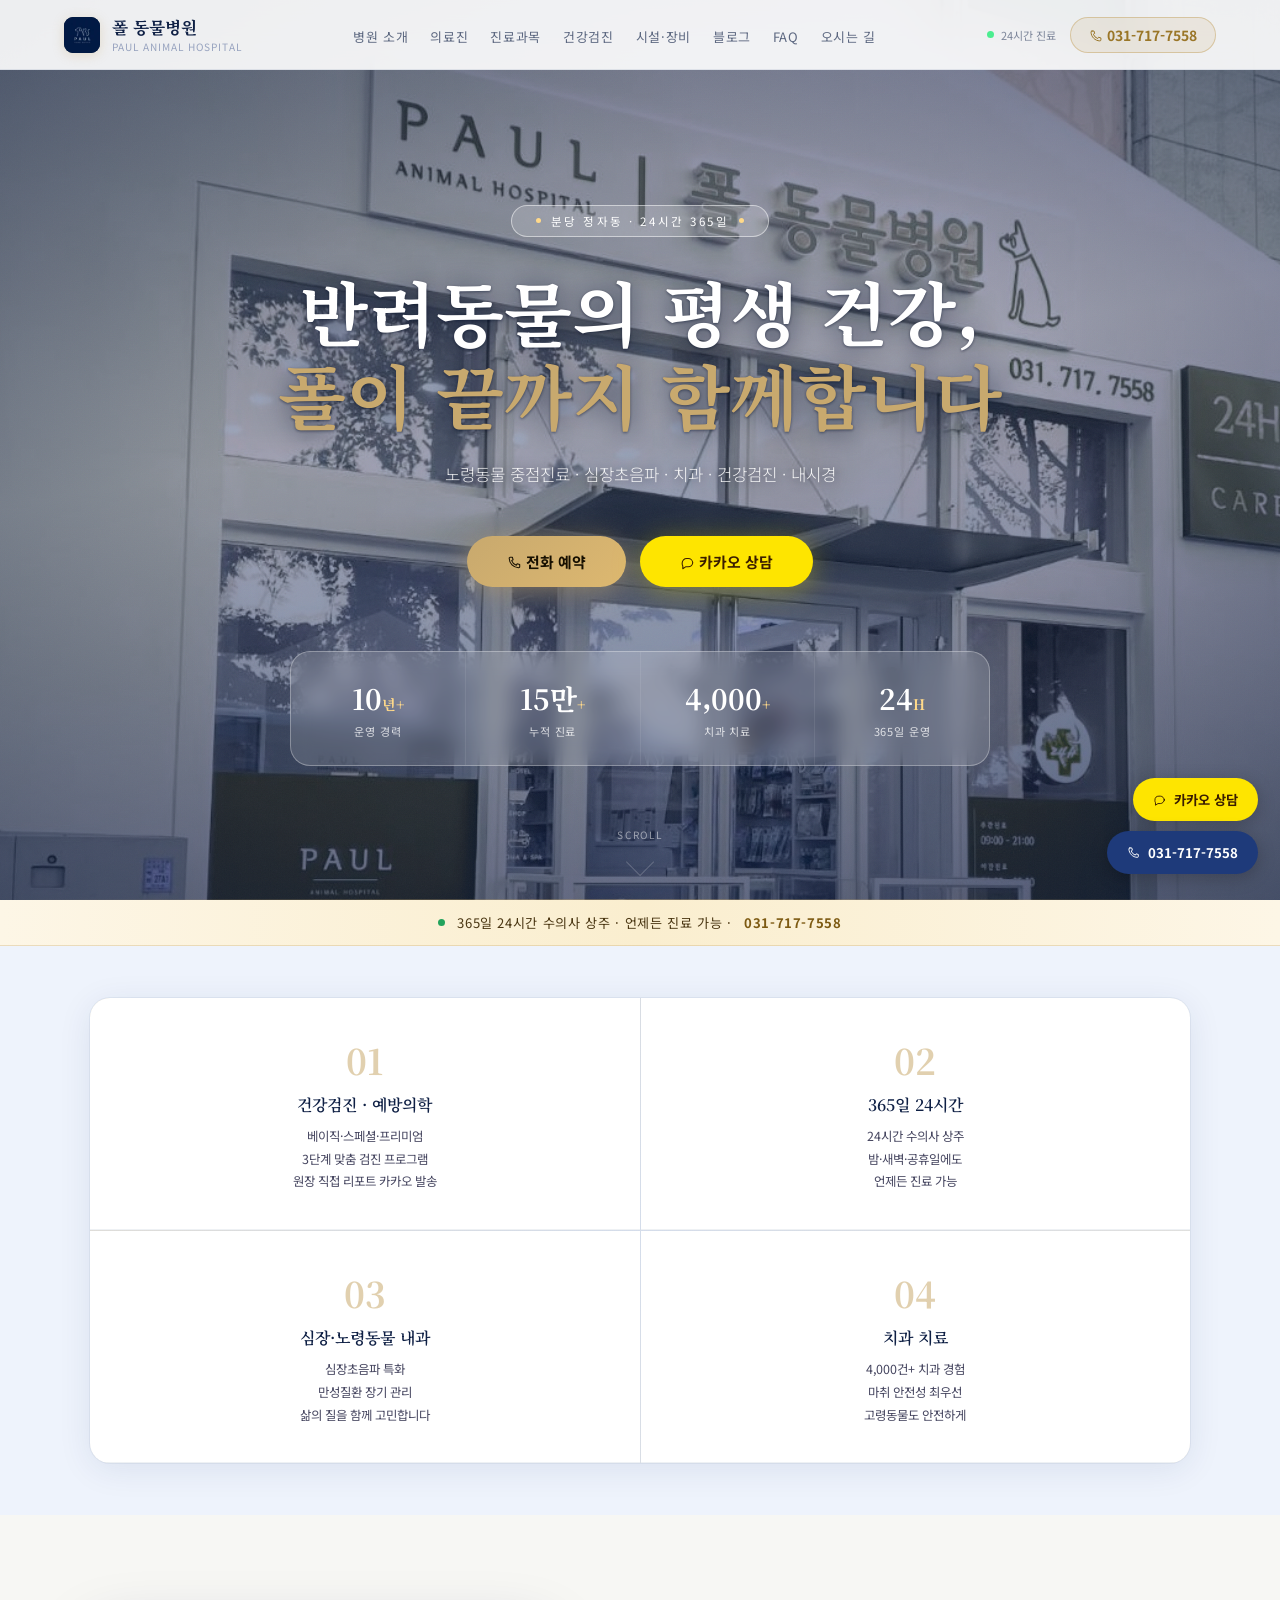
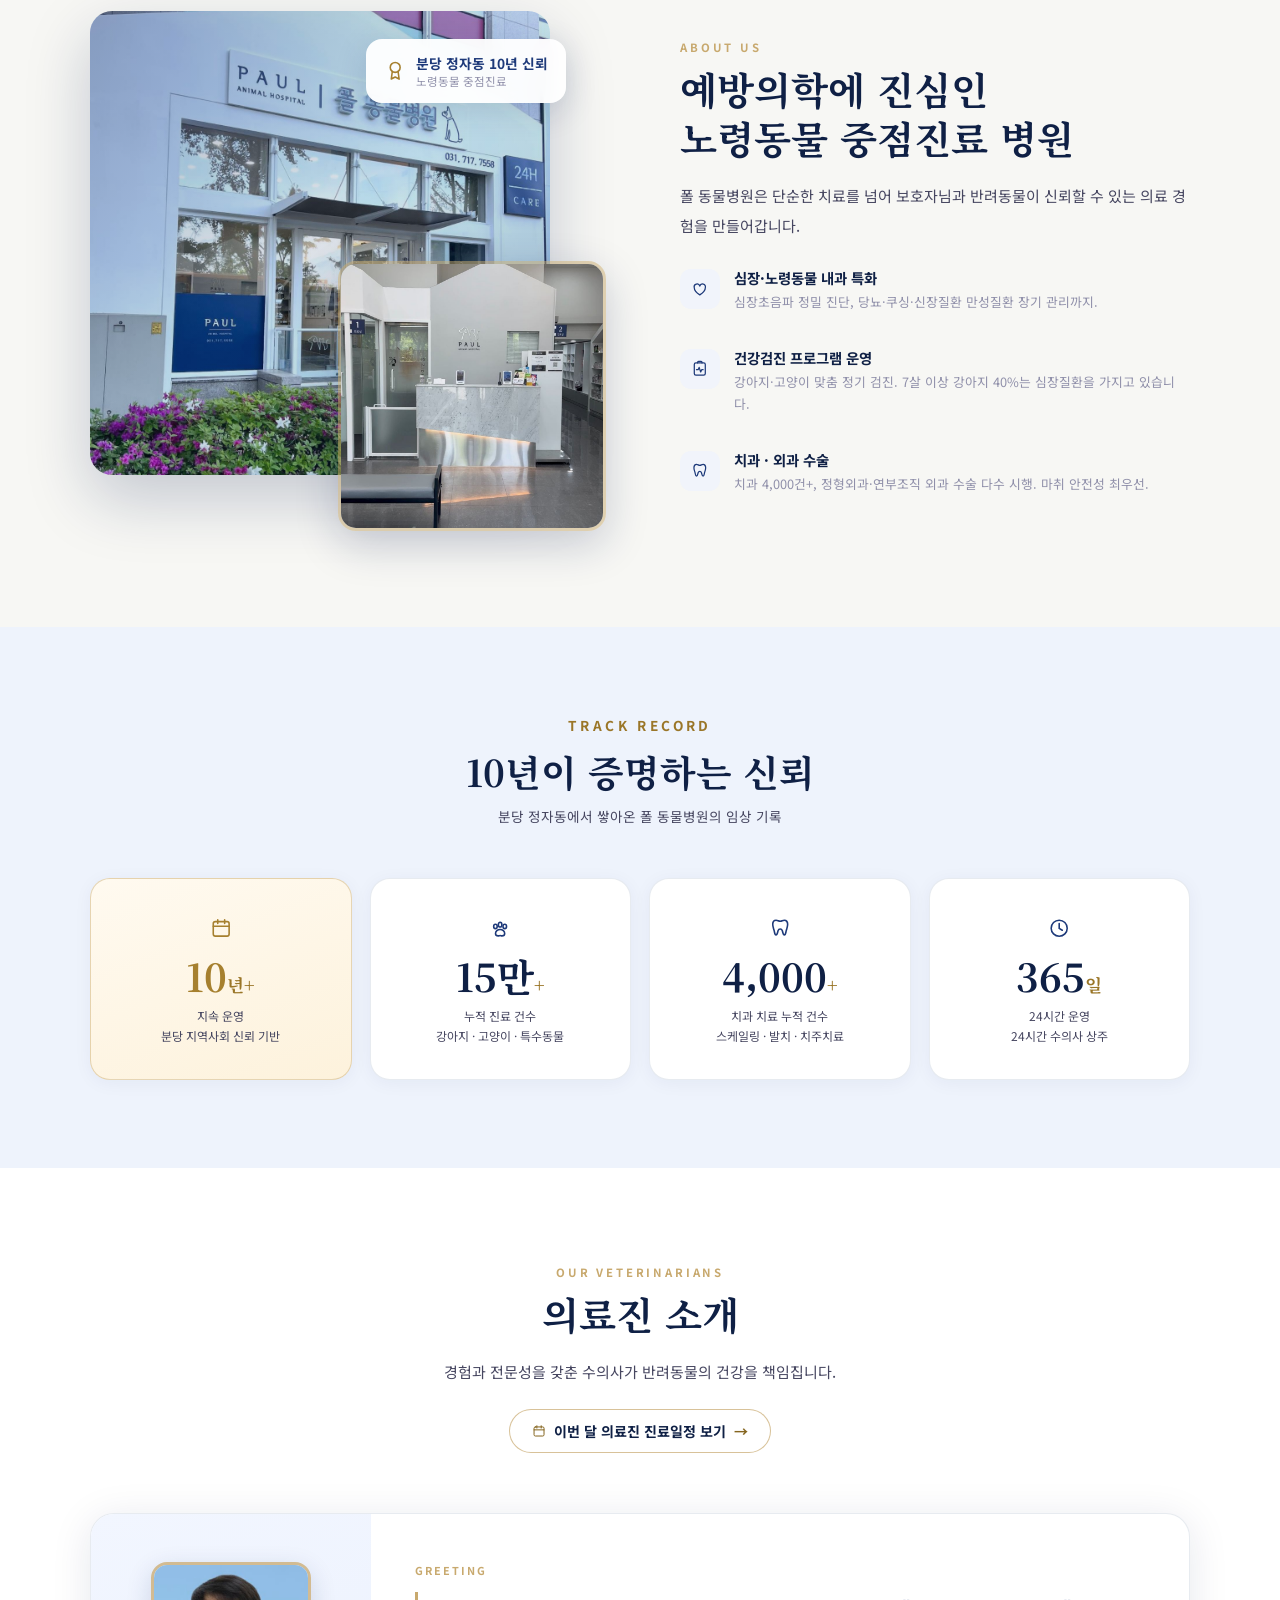
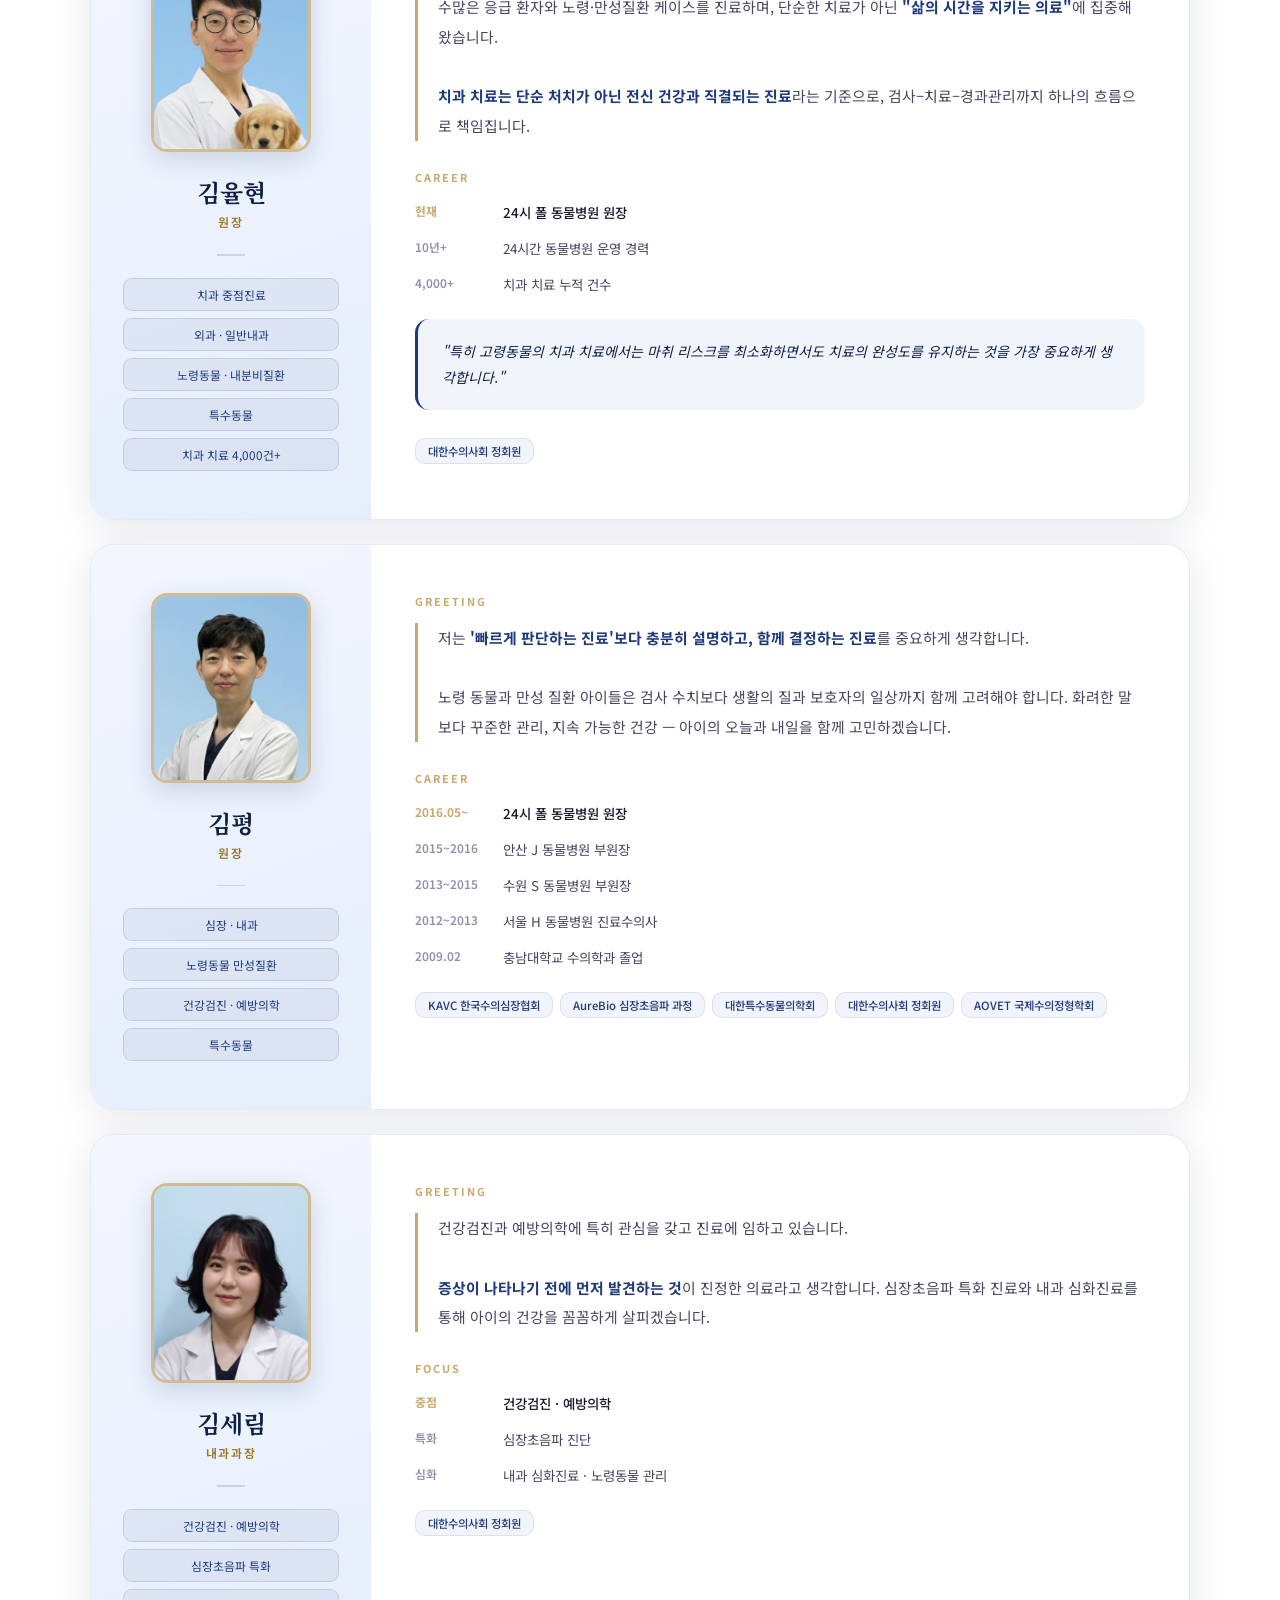
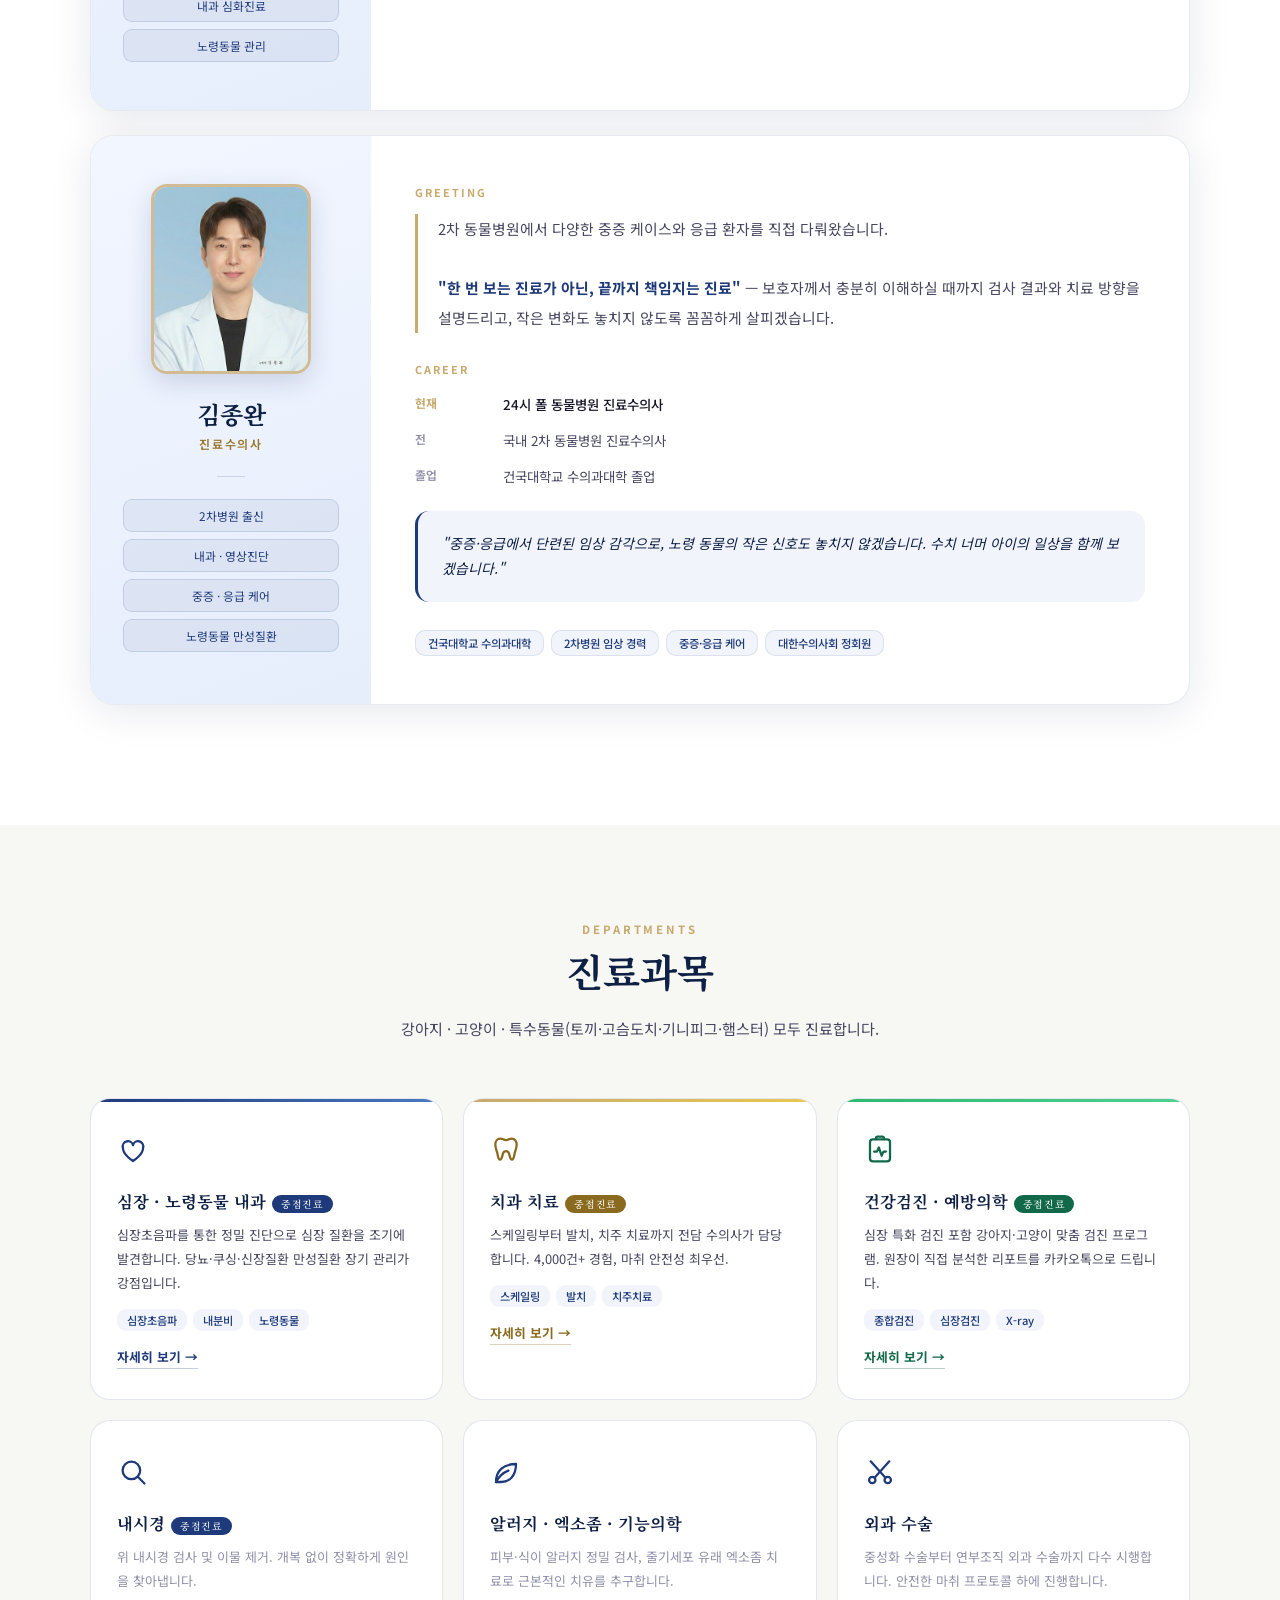
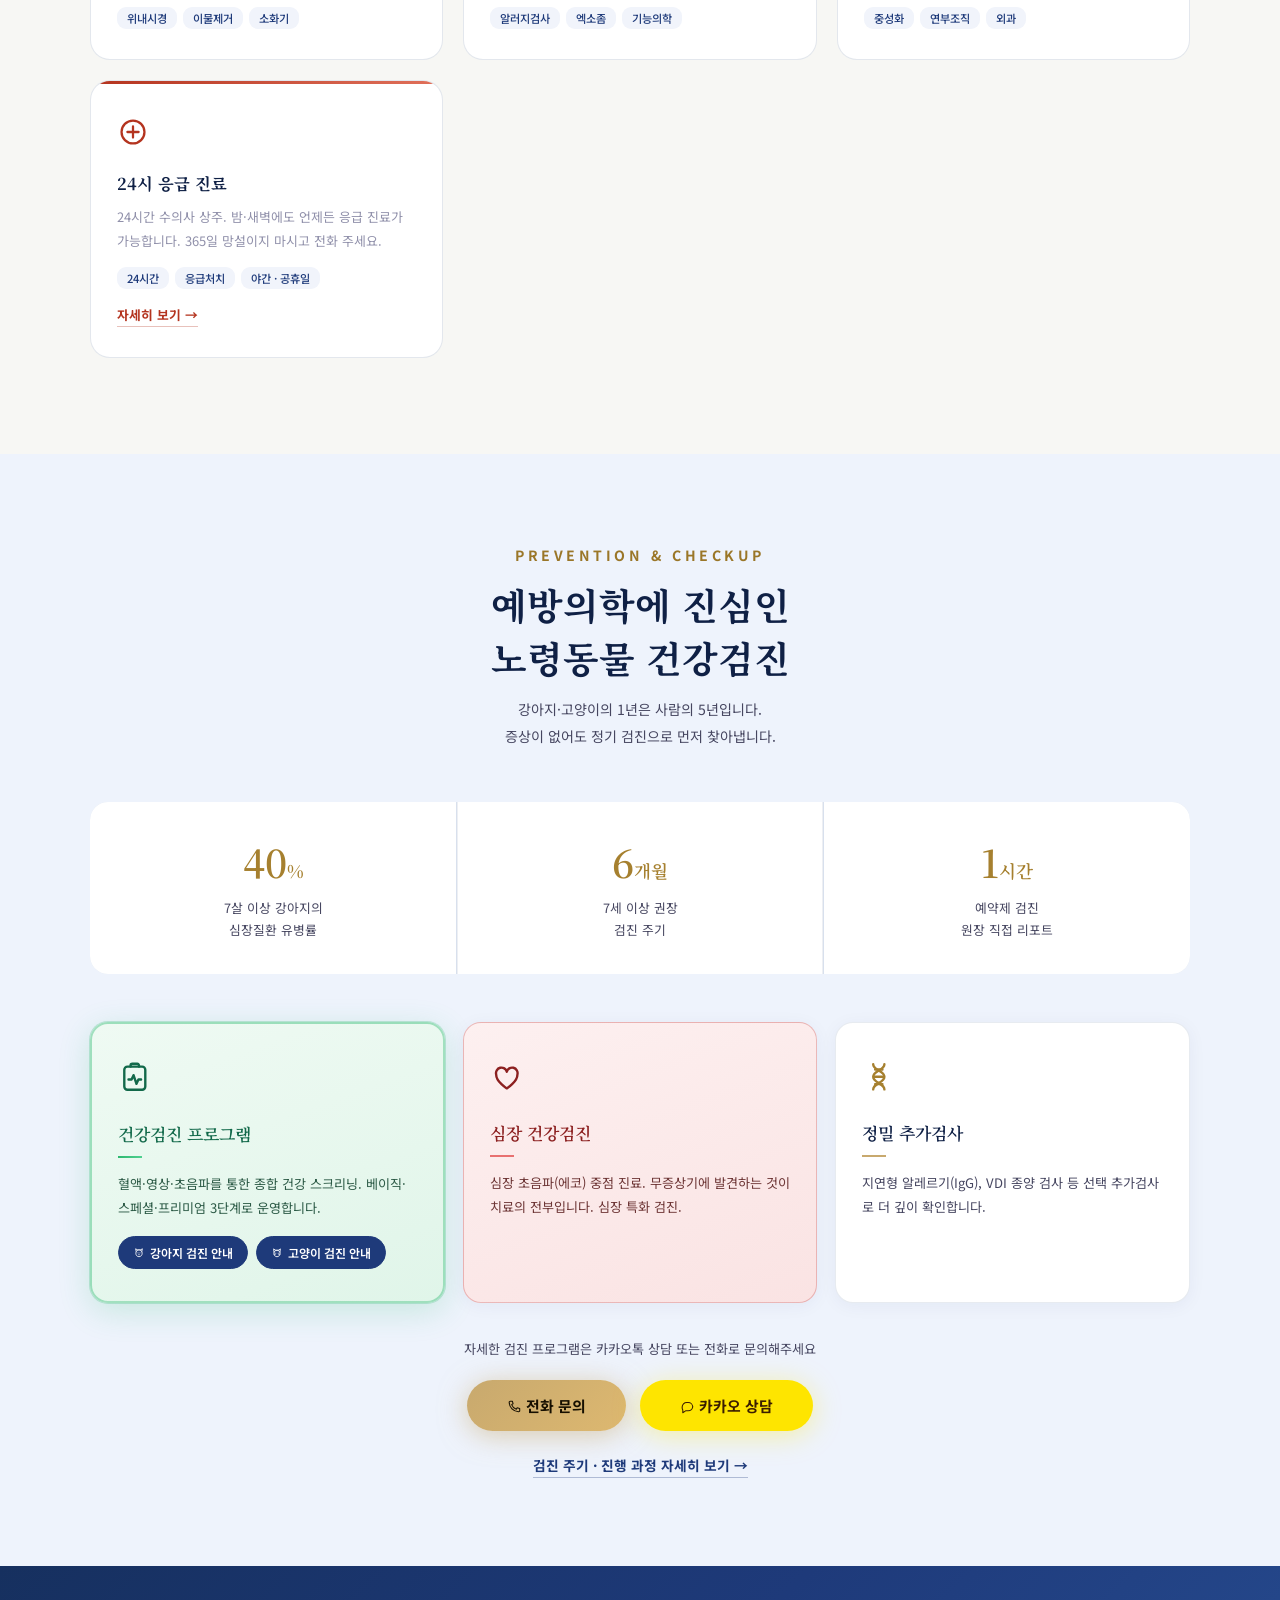
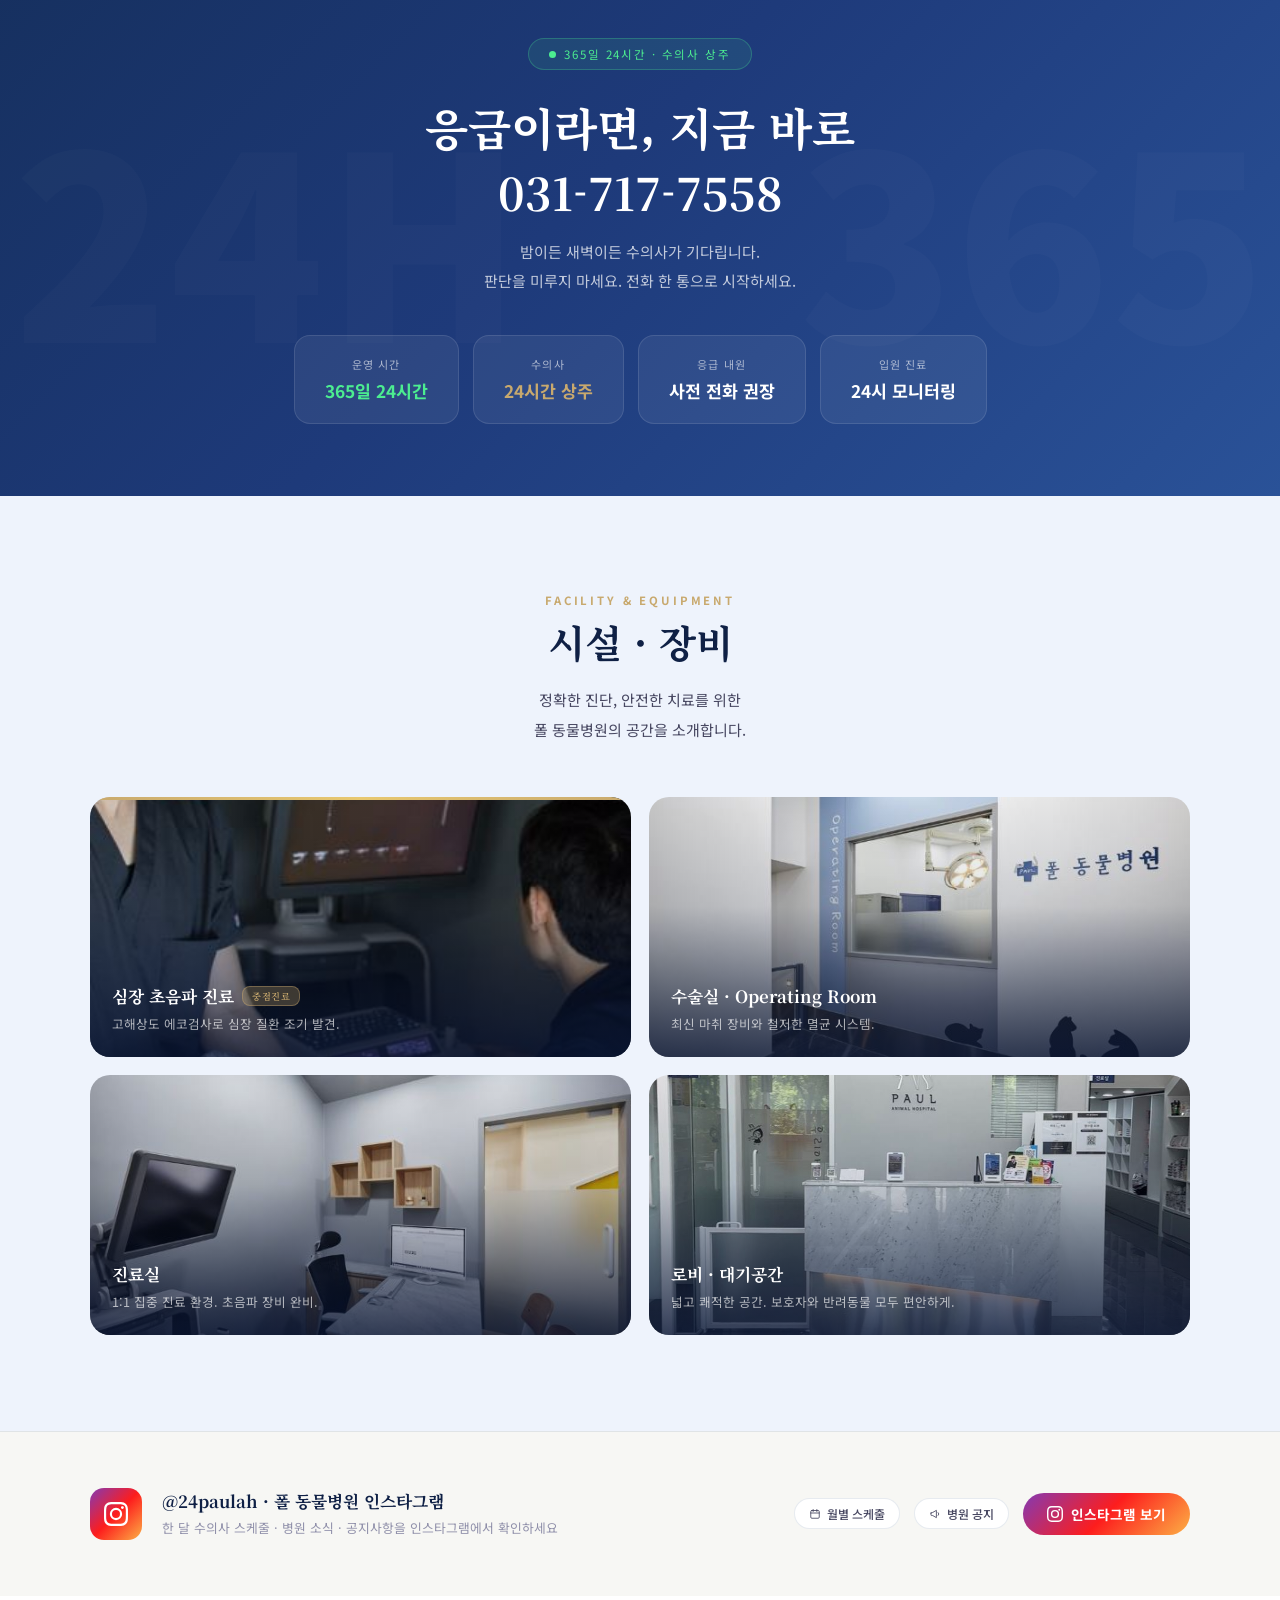
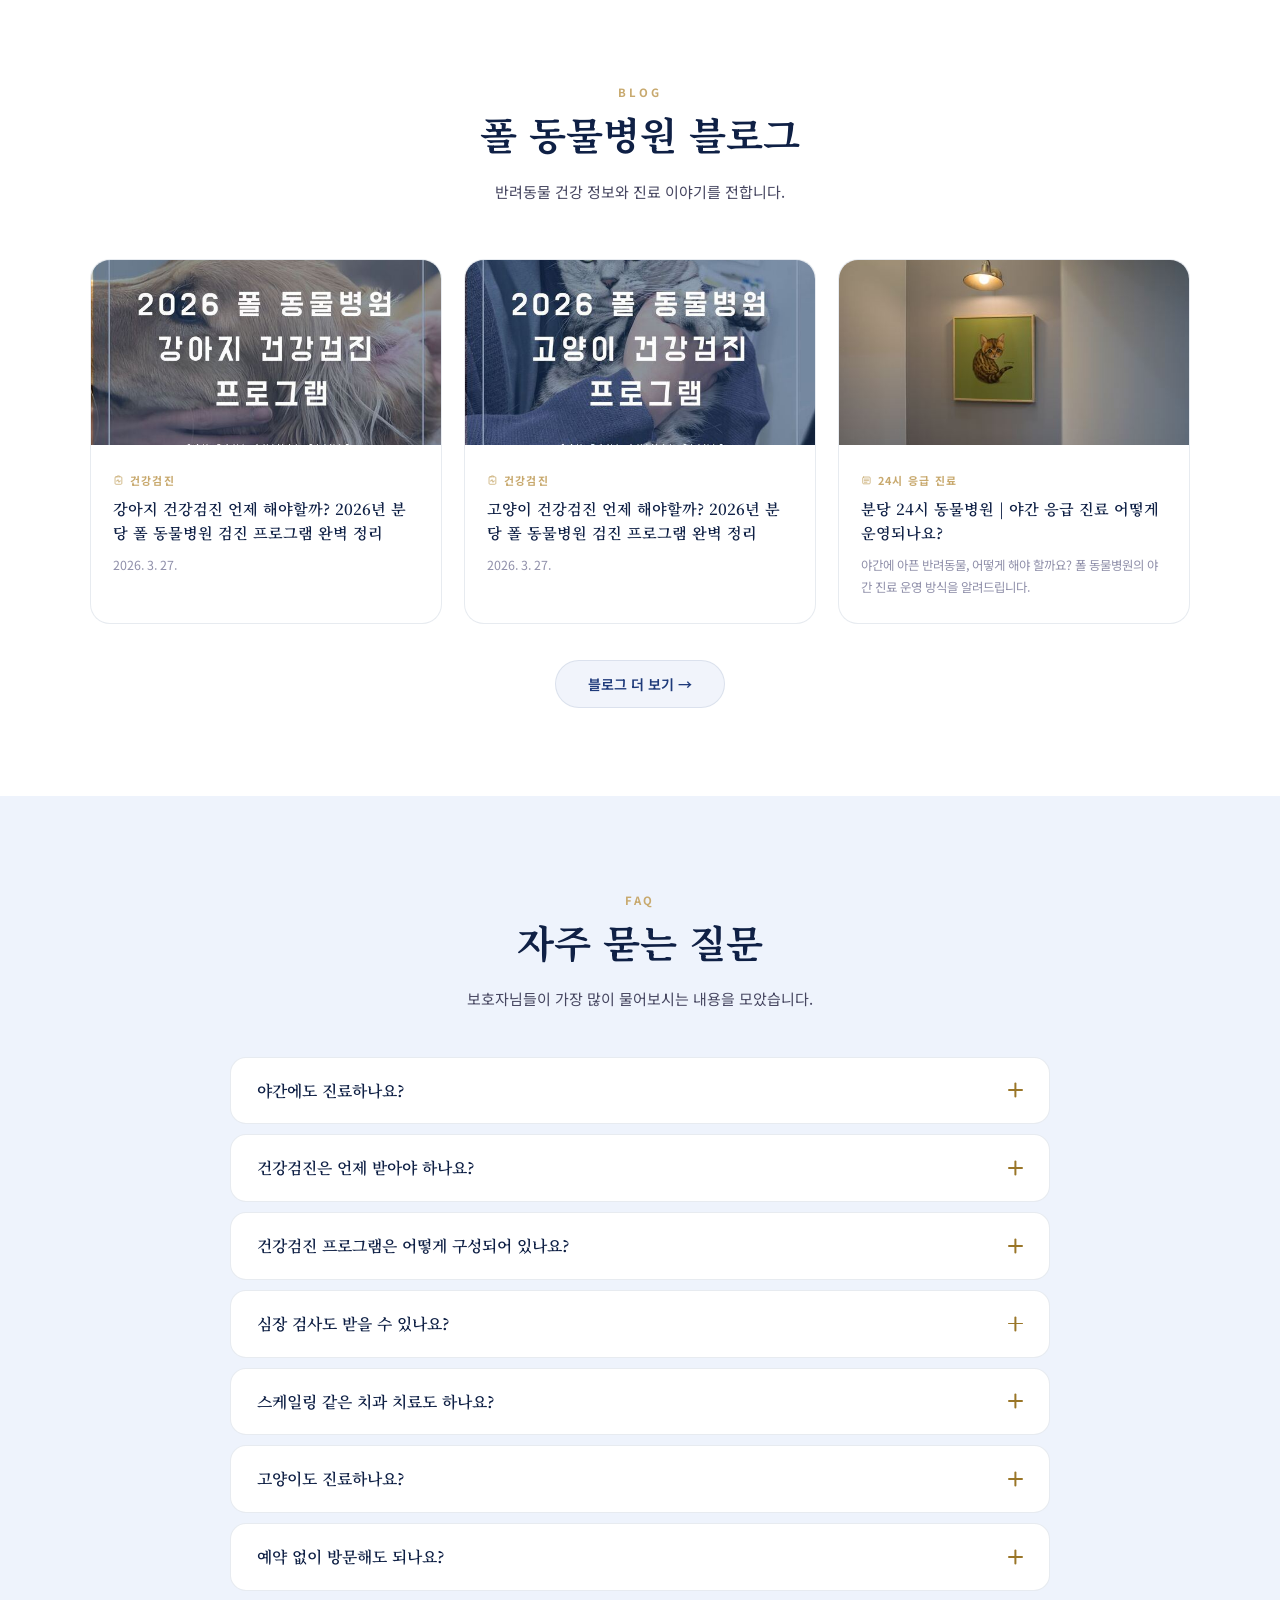
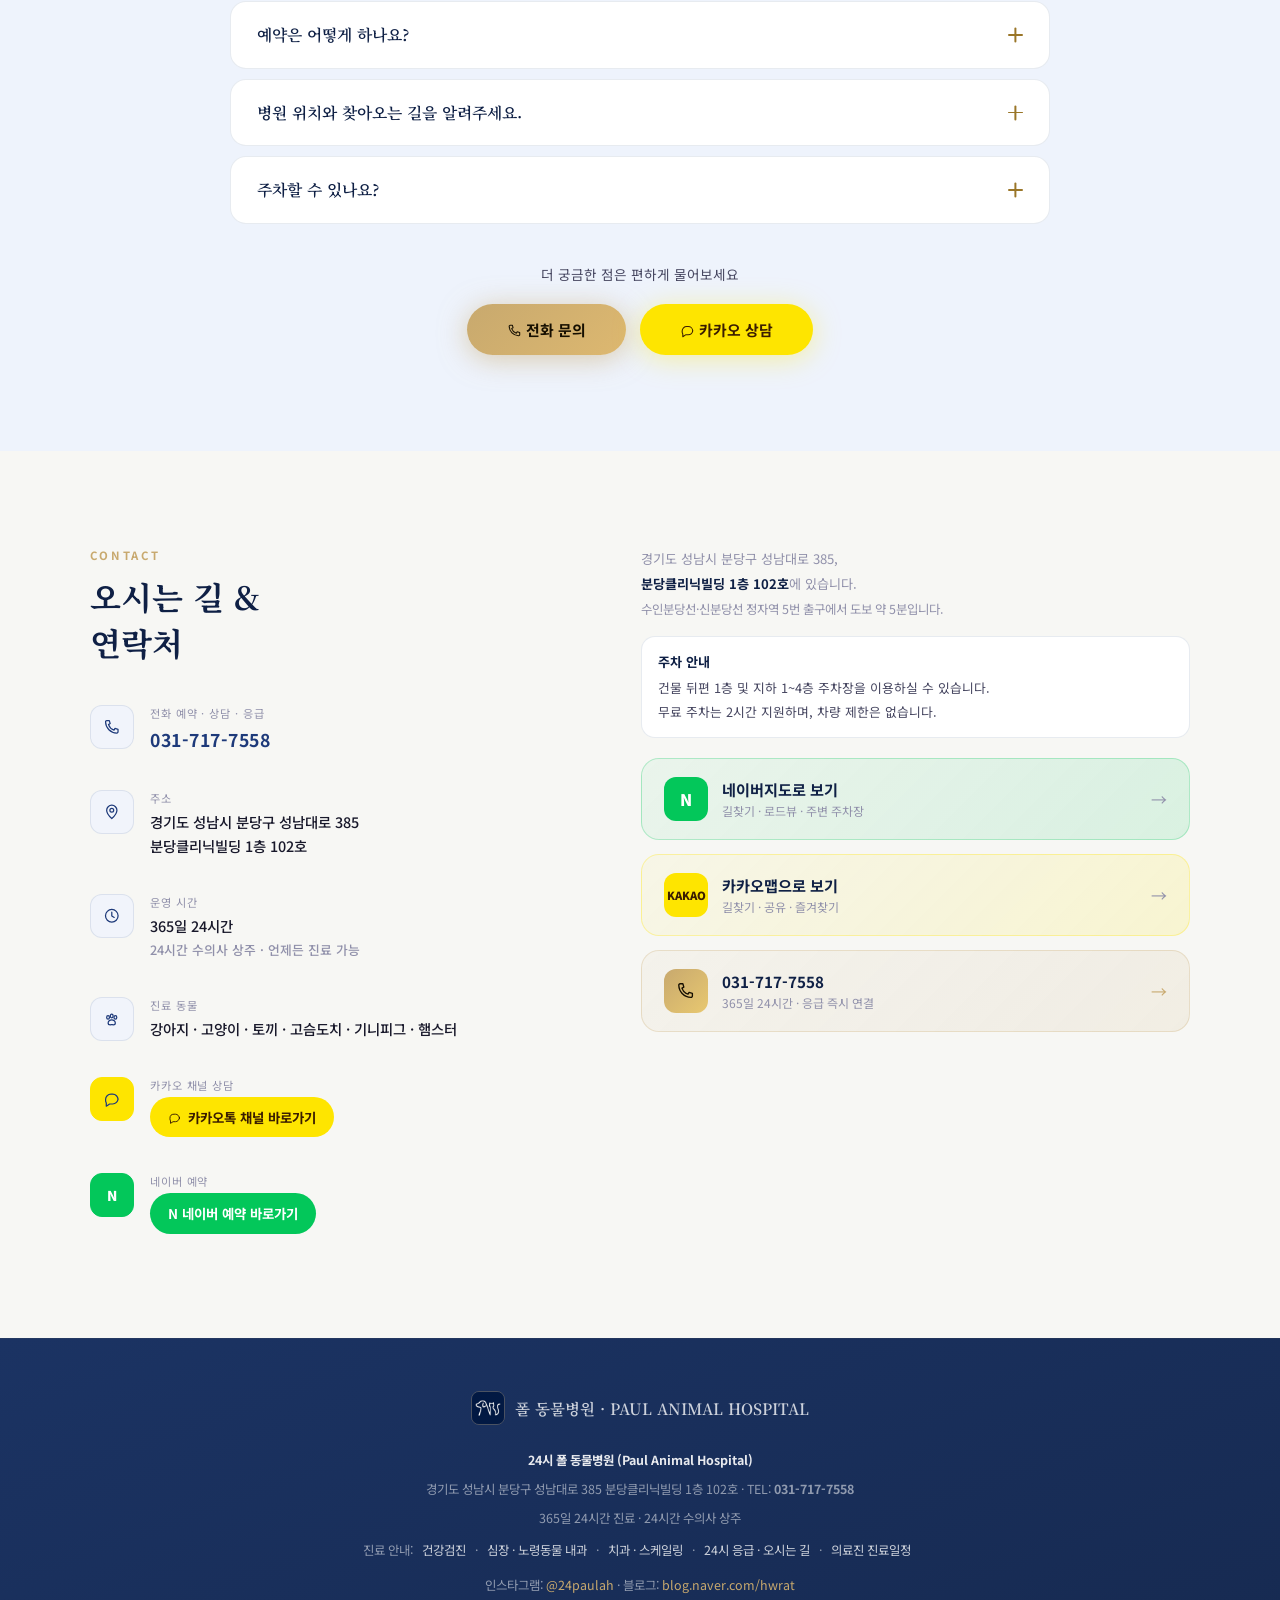
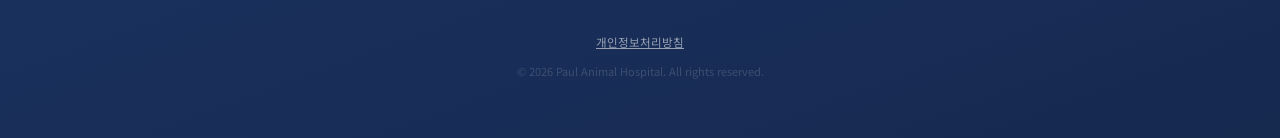
==== commit ec6fcf1b: "의료진 진료일정 페이지(/schedule/) 추가: 카카오 고정 링크용, 이번 달 기본·다음 달 선택·지난달 자동 숨김, 매달 CSV(+선택 이미지 4장)만 바꾸면 갱신 Co-Au" ====
--- a/site/index.html
+++ b/site/index.html
@@ -37,7 +37,7 @@
 <meta name="ICBM" content="37.3705297, 127.1076281">
 <meta name="theme-color" content="#021a43">
 <script type="application/ld+json">{"@context": "https://schema.org", "@type": "VeterinaryCare", "@id": "https://paulah.co.kr/#clinic", "name": "24시 폴 동물병원", "alternateName": ["폴 동물병원", "Paul Animal Hospital", "분당 폴 동물병원", "정자동 폴 동물병원"], "url": "https://paulah.co.kr/", "logo": "https://paulah.co.kr/logo-512.png", "image": "https://paulah.co.kr/og-image.jpg?v=2", "telephone": "+82-31-717-7558", "description": "경기도 성남시 분당구 정자동에 위치한 365일 24시간 동물병원. 심장초음파, 노령동물 내과, 치과 치료, 건강검진을 중점 진료합니다.", "address": {"@type": "PostalAddress", "streetAddress": "성남대로 385 분당클리닉빌딩 1층 102호", "addressLocality": "성남시 분당구", "addressRegion": "경기도", "addressCountry": "KR"}, "geo": {"@type": "GeoCoordinates", "latitude": 37.3705297, "longitude": 127.1076281}, "openingHoursSpecification": [{"@type": "OpeningHoursSpecification", "dayOfWeek": ["Monday", "Tuesday", "Wednesday", "Thursday", "Friday", "Saturday", "Sunday"], "opens": "00:00", "closes": "23:59"}], "areaServed": [{"@type": "City", "name": "성남시"}, {"@type": "City", "name": "용인시"}], "medicalSpecialty": ["Cardiovascular", "Endocrine", "Dentistry", "Emergency", "Geriatric"], "availableService": [{"@type": "MedicalProcedure", "name": "강아지·고양이 건강검진", "url": "https://paulah.co.kr/checkup/"}, {"@type": "MedicalProcedure", "name": "심장초음파 검사", "url": "https://paulah.co.kr/heart/"}, {"@type": "MedicalProcedure", "name": "노령동물 내과 진료", "url": "https://paulah.co.kr/heart/"}, {"@type": "MedicalProcedure", "name": "치과 스케일링·발치·치주 치료", "url": "https://paulah.co.kr/dental/"}, {"@type": "MedicalProcedure", "name": "24시간 응급진료", "url": "https://paulah.co.kr/emergency/"}], "sameAs": ["https://blog.naver.com/hwrat", "https://www.instagram.com/24paulah", "https://pf.kakao.com/_xfkxekM"], "hasMap": "https://map.naver.com/v5/search/24%EC%8B%9C%20%ED%8F%B4%20%EB%8F%99%EB%AC%BC%EB%B3%91%EC%9B%90", "amenityFeature": [{"@type": "LocationFeatureSpecification", "name": "주차 (건물 뒤편 1층·지하 1~4층, 2시간 무료, 차량 제한 없음)", "value": true}], "employee": [{"@type": "Person", "name": "김율현", "jobTitle": "원장 · 수의사", "image": "https://paulah.co.kr/images/doctor-kim-yulhyun.jpg", "knowsAbout": ["치과", "외과", "일반내과", "노령동물", "특수동물"]}, {"@type": "Person", "name": "김평", "jobTitle": "원장 · 수의사", "image": "https://paulah.co.kr/images/doctor-kim-pyeong.jpg", "knowsAbout": ["심장", "내과", "노령동물 만성질환", "건강검진"], "memberOf": [{"@type": "Organization", "name": "KAVC 한국수의심장협회"}]}, {"@type": "Person", "name": "김세림", "jobTitle": "내과과장 · 수의사", "image": "https://paulah.co.kr/images/doctor-kim-serim.jpg", "knowsAbout": ["건강검진", "예방의학", "심장초음파", "내과"]}, {"@type": "Person", "name": "김종완", "jobTitle": "진료수의사", "image": "https://paulah.co.kr/images/doctor-kim-jongwan.jpg", "knowsAbout": ["내과", "영상진단", "중증·응급"], "alumniOf": {"@type": "CollegeOrUniversity", "name": "건국대학교 수의과대학"}}]}</script>
-<script type="application/ld+json">{"@context": "https://schema.org", "@type": "FAQPage", "mainEntity": [{"@type": "Question", "name": "야간에도 진료하나요?", "acceptedAnswer": {"@type": "Answer", "text": "네. 365일 24시간 수의사가 상주해 밤과 새벽에도 언제든 진료합니다. 내원 전 전화주시면 빠르게 안내드리겠습니다."}}, {"@type": "Question", "name": "건강검진은 언제 받아야 하나요?", "acceptedAnswer": {"@type": "Answer", "text": "1~6세는 연 1회, 7세 이상 노령기에는 연 1~2회를 권합니다. 10세 이상은 6개월 간격을 권합니다. 소형견은 7세, 대형견은 5~6세부터 노령기로 봅니다."}}, {"@type": "Question", "name": "건강검진 프로그램은 어떻게 구성되어 있나요?", "acceptedAnswer": {"@type": "Answer", "text": "베이직·스페셜·프리미엄 3단계로 운영합니다. 혈액·영상·초음파 검사를 조합하며 1시간 예약제로 진행하고, 원장이 직접 분석한 리포트를 카카오톡으로 보내드립니다."}}, {"@type": "Question", "name": "심장 검사도 받을 수 있나요?", "acceptedAnswer": {"@type": "Answer", "text": "네. 심장초음파(에코)로 정밀 진단합니다. 노령 소형견의 심장판막 질환이나 고양이 심근병증은 초기 증상이 거의 없어, 증상이 없을 때 미리 확인해 두는 것이 중요합니다."}}, {"@type": "Question", "name": "스케일링 같은 치과 치료도 하나요?", "acceptedAnswer": {"@type": "Answer", "text": "네. 스케일링·발치·치주 치료를 하며 누적 4,000건 이상의 치과 치료를 해왔습니다. 마취 안전성을 가장 우선합니다."}}, {"@type": "Question", "name": "고양이도 진료하나요?", "acceptedAnswer": {"@type": "Answer", "text": "네. 강아지와 고양이를 함께 진료하며, 토끼·고슴도치·기니피그·햄스터 같은 특수동물도 진료합니다. 고양이 대기 공간도 따로 있습니다."}}, {"@type": "Question", "name": "예약 없이 방문해도 되나요?", "acceptedAnswer": {"@type": "Answer", "text": "가능합니다. 다만 예약 환자를 우선 진료하므로 대기 시간이 길어질 수 있습니다. 응급 상황은 예약 없이 바로 오셔도 됩니다."}}, {"@type": "Question", "name": "예약은 어떻게 하나요?", "acceptedAnswer": {"@type": "Answer", "text": "전화(031-717-7558), 카카오톡 채널, 네이버 예약으로 하실 수 있습니다."}}, {"@type": "Question", "name": "병원 위치와 찾아오는 길을 알려주세요.", "acceptedAnswer": {"@type": "Answer", "text": "경기도 성남시 분당구 성남대로 385, 분당클리닉빌딩 1층 102호에 있습니다. 수인분당선·신분당선 정자역 5번 출구에서 도보 약 5분입니다."}}, {"@type": "Question", "name": "주차할 수 있나요?", "acceptedAnswer": {"@type": "Answer", "text": "네. 건물 뒤편 1층 및 지하 1~4층 주차장을 이용하실 수 있습니다. 무료 주차는 2시간 지원하며, 차량 제한은 없습니다."}}]}</script>
+<script type="application/ld+json">{"@context": "https://schema.org", "@type": "FAQPage", "mainEntity": [{"@type": "Question", "name": "야간에도 진료하나요?", "acceptedAnswer": {"@type": "Answer", "text": "네. 365일 24시간 수의사가 상주해 밤과 새벽에도 언제든 진료합니다. 내원 전 전화주시면 빠르게 안내드리겠습니다."}}, {"@type": "Question", "name": "건강검진은 언제 받아야 하나요?", "acceptedAnswer": {"@type": "Answer", "text": "1~6세는 연 1회, 7세 이상 노령기에는 연 1~2회를 권합니다. 10세 이상은 6개월 간격을 권합니다. 소형견은 7세, 대형견은 5~6세부터 노령기로 봅니다."}}, {"@type": "Question", "name": "건강검진 프로그램은 어떻게 구성되어 있나요?", "acceptedAnswer": {"@type": "Answer", "text": "베이직·스페셜·프리미엄 3단계로 운영합니다. 혈액·영상·초음파 검사를 조합하며 1시간 예약제로 진행하고, 원장이 직접 분석한 리포트를 카카오톡으로 보내드립니다."}}, {"@type": "Question", "name": "심장 검사도 받을 수 있나요?", "acceptedAnswer": {"@type": "Answer", "text": "네. 심장초음파(에코)로 정밀 진단합니다. 노령 소형견의 심장판막 질환이나 고양이 심근병증은 초기 증상이 거의 없어, 증상이 없을 때 미리 확인해 두는 것이 중요합니다."}}, {"@type": "Question", "name": "스케일링 같은 치과 치료도 하나요?", "acceptedAnswer": {"@type": "Answer", "text": "네. 스케일링·발치·치주 치료를 하며 누적 4,000건 이상의 치과 치료를 해왔습니다. 마취 안전성을 가장 우선합니다."}}, {"@type": "Question", "name": "고양이도 진료하나요?", "acceptedAnswer": {"@type": "Answer", "text": "네. 강아지와 고양이를 함께 진료하며, 토끼·고슴도치·기니피그·햄스터 같은 특수동물도 진료합니다. 고양이 대기 공간도 따로 있습니다."}}, {"@type": "Question", "name": "예약 없이 방문해도 되나요?", "acceptedAnswer": {"@type": "Answer", "text": "가능합니다. 다만 예약 환자를 우선 진료하므로 대기 시간이 길어질 수 있습니다. 응급 상황은 예약 없이 바로 오셔도 됩니다."}}, {"@type": "Question", "name": "예약은 어떻게 하나요?", "acceptedAnswer": {"@type": "Answer", "text": "일반 진료는 전화(031-717-7558), 카카오톡 채널, 네이버 예약으로 하실 수 있습니다. 건강검진 예약은 전화로 도와드립니다."}}, {"@type": "Question", "name": "병원 위치와 찾아오는 길을 알려주세요.", "acceptedAnswer": {"@type": "Answer", "text": "경기도 성남시 분당구 성남대로 385, 분당클리닉빌딩 1층 102호에 있습니다. 수인분당선·신분당선 정자역 5번 출구에서 도보 약 5분입니다."}}, {"@type": "Question", "name": "주차할 수 있나요?", "acceptedAnswer": {"@type": "Answer", "text": "네. 건물 뒤편 1층 및 지하 1~4층 주차장을 이용하실 수 있습니다. 무료 주차는 2시간 지원하며, 차량 제한은 없습니다."}}]}</script>
 <script type="application/ld+json">{"@context": "https://schema.org", "@type": "WebSite", "@id": "https://paulah.co.kr/#website", "url": "https://paulah.co.kr/", "name": "24시 폴 동물병원", "inLanguage": "ko-KR", "publisher": {"@id": "https://paulah.co.kr/#clinic"}}</script>
 <link href="https://fonts.googleapis.com/css2?family=Noto+Sans+KR:wght@300;400;500;700;900&family=Noto+Serif+KR:wght@400;600;700&display=swap" rel="stylesheet">
 <style>
@@ -170,6 +170,10 @@
 .doc-in{max-width:1100px;margin:0 auto;}
 .doc-hd{text-align:center;margin-bottom:60px;}
 .doc-hd .sl{margin:0 auto;text-align:center;max-width:480px;}
+.doc-sched{display:inline-flex;align-items:center;gap:8px;margin-top:22px;padding:11px 22px;border-radius:30px;background:#fff;border:1.5px solid rgba(200,169,110,0.7);color:var(--navy-dark);font-size:0.88rem;font-weight:700;text-decoration:none;transition:transform .22s ease,box-shadow .22s ease;}
+.doc-sched .ic{color:#85651f;}
+.doc-sched span{color:#85651f;}
+.doc-sched:hover{transform:translateY(-2px);box-shadow:0 8px 22px rgba(20,42,100,0.1);}
 
 .doc-card{
   background:white;border-radius:24px;overflow:hidden;
@@ -1395,6 +1399,7 @@
       <p class="ey">OUR VETERINARIANS</p>
       <h2 class="sh2">의료진 소개</h2>
       <p class="sl">경험과 전문성을 갖춘 수의사가 반려동물의 건강을 책임집니다.</p>
+      <a href="schedule/" class="doc-sched"><svg class="ic"><use href="#i-calendar"></use></svg> 이번 달 의료진 진료일정 보기 <span>→</span></a>
     </div>
 
     <!-- 김율현 원장 -->
@@ -1738,7 +1743,7 @@
       </details>
       <details class="faq-item">
         <summary>예약은 어떻게 하나요?<span class="faq-mark"></span></summary>
-        <div class="faq-a">전화(<strong>031-717-7558</strong>), 카카오톡 채널, 네이버 예약으로 하실 수 있습니다.</div>
+        <div class="faq-a">일반 진료는 전화(<strong>031-717-7558</strong>), 카카오톡 채널, 네이버 예약으로 하실 수 있습니다. <strong>건강검진 예약은 전화로</strong> 도와드립니다.</div>
       </details>
       <details class="faq-item">
         <summary>병원 위치와 찾아오는 길을 알려주세요.<span class="faq-mark"></span></summary>
@@ -1821,7 +1826,7 @@
   <strong>24시 폴 동물병원 (Paul Animal Hospital)</strong><br>
   경기도 성남시 분당구 성남대로 385 분당클리닉빌딩 1층 102호 · TEL: <a href="tel:031-717-7558" style="color:inherit;font-weight:700;text-decoration:none;">031-717-7558</a><br>
   365일 24시간 진료 · 24시간 수의사 상주<br>
-  <div class="ftopics">진료 안내: <a href="checkup/">건강검진</a> · <a href="heart/">심장 · 노령동물 내과</a> · <a href="dental/">치과 · 스케일링</a> · <a href="emergency/">24시 응급 · 오시는 길</a></div>
+  <div class="ftopics">진료 안내: <a href="checkup/">건강검진</a> · <a href="heart/">심장 · 노령동물 내과</a> · <a href="dental/">치과 · 스케일링</a> · <a href="emergency/">24시 응급 · 오시는 길</a> · <a href="schedule/">의료진 진료일정</a></div>
   인스타그램: <a href="https://www.instagram.com/24paulah" target="_blank" style="color:var(--gold);">@24paulah</a> · 블로그: <a href="https://blog.naver.com/hwrat" target="_blank">blog.naver.com/hwrat</a><br><br>
   <a href="privacy/" style="font-size:0.72rem;color:rgba(255,255,255,0.55);text-decoration:underline;">개인정보처리방침</a><br>
   <span style="font-size:0.69rem;color:rgba(255,255,255,0.16);">© 2026 Paul Animal Hospital. All rights reserved.</span>
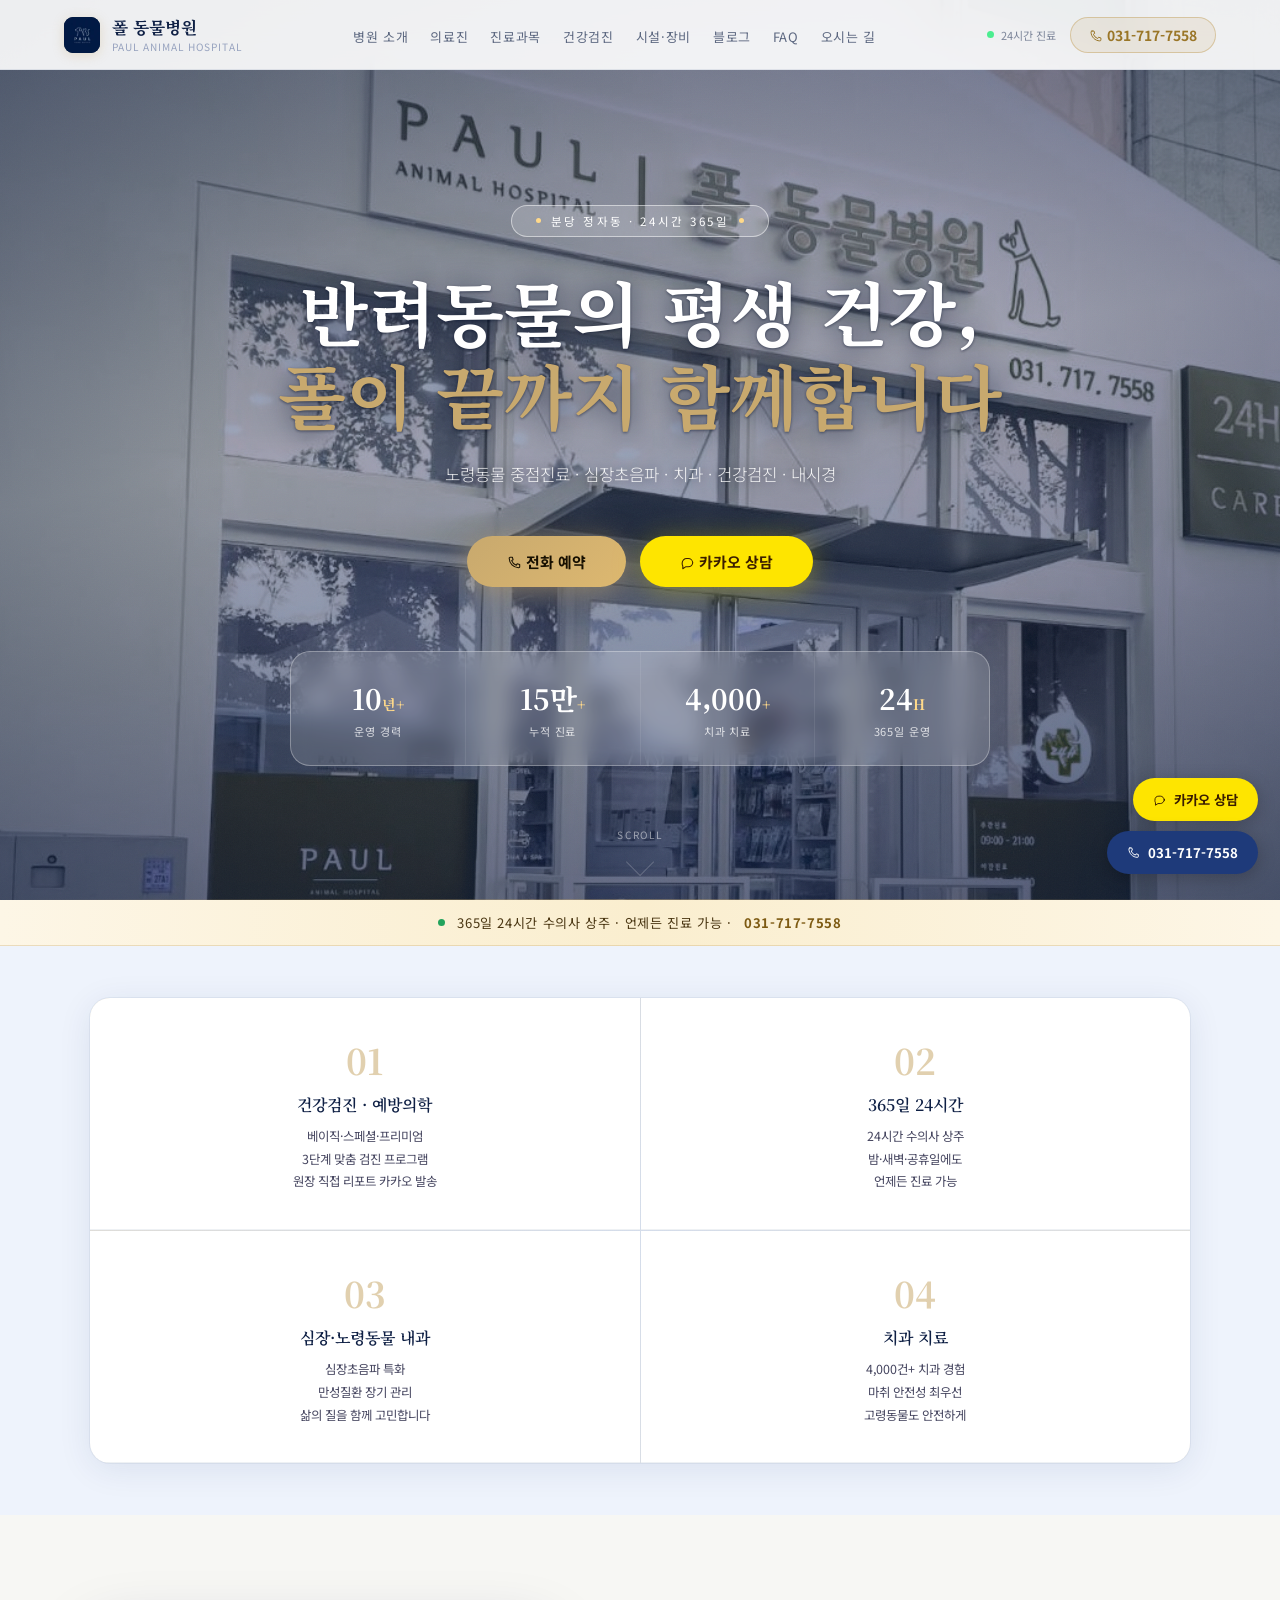
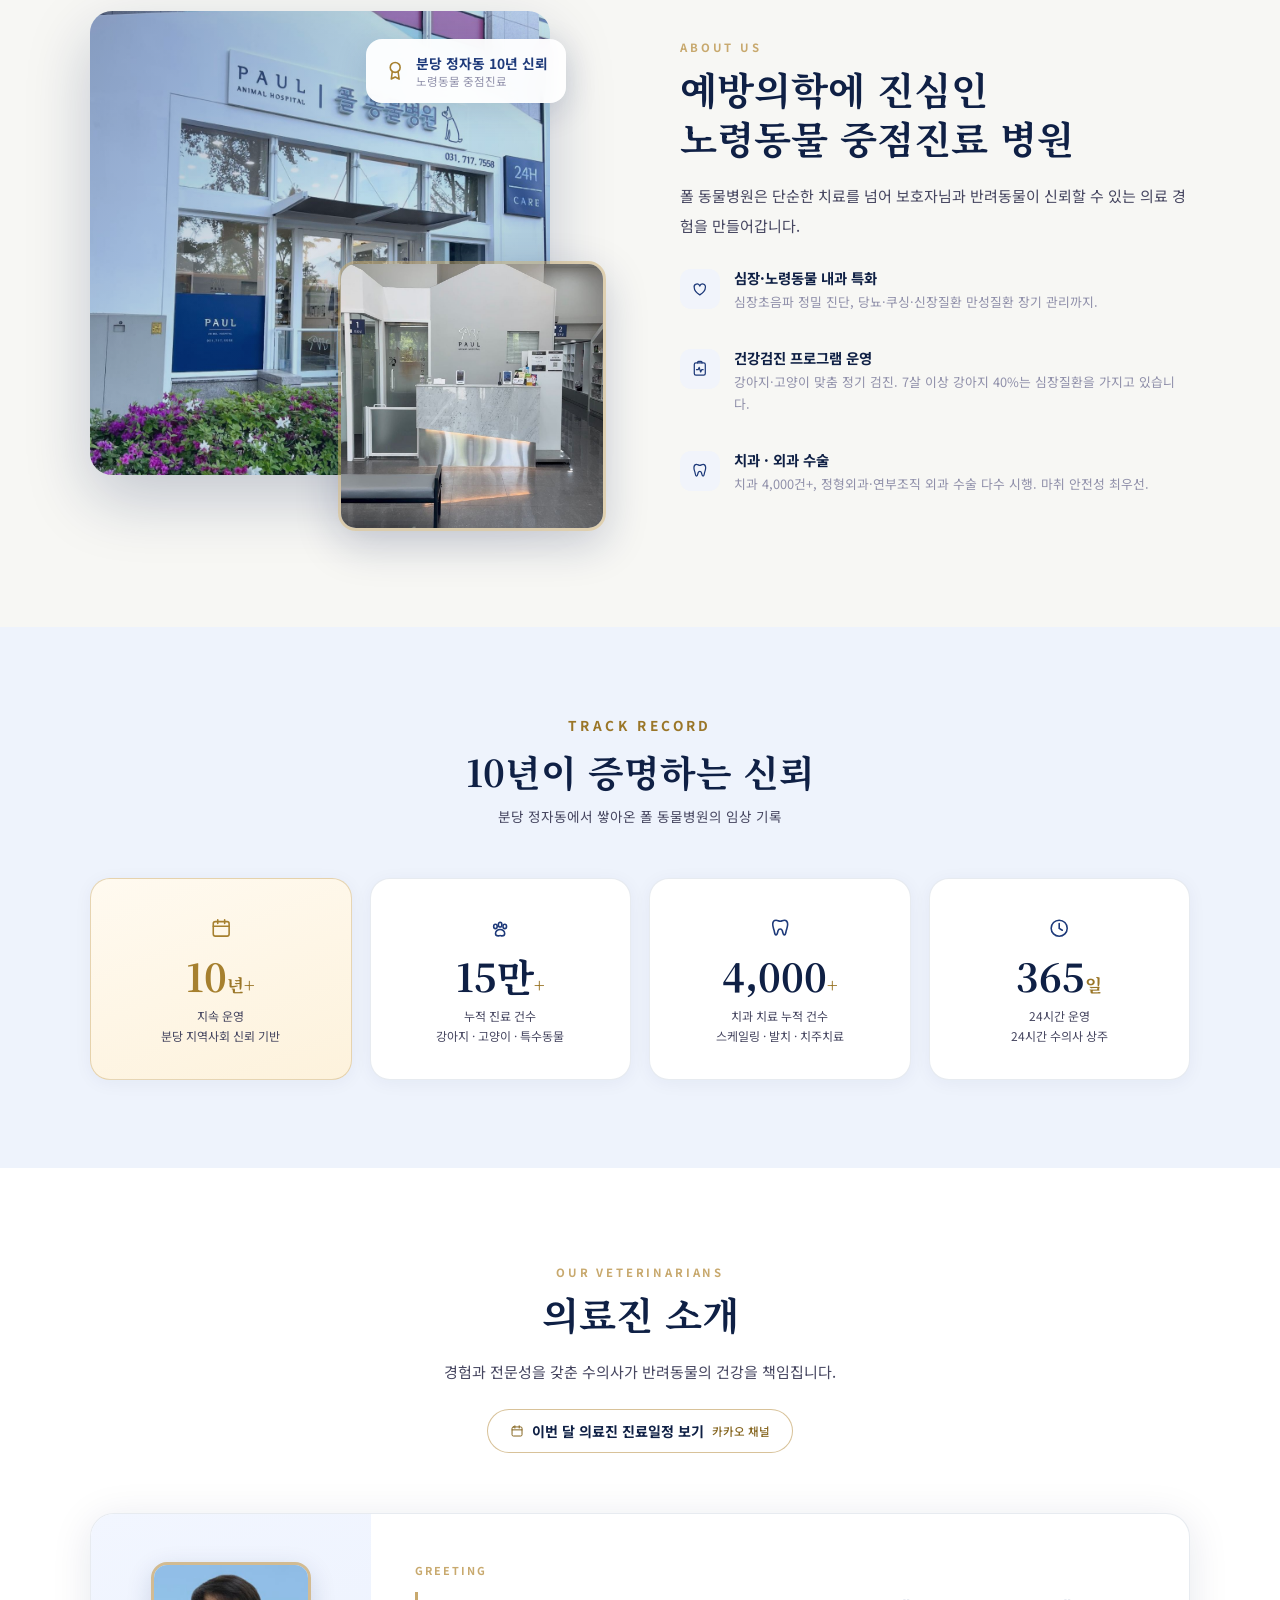
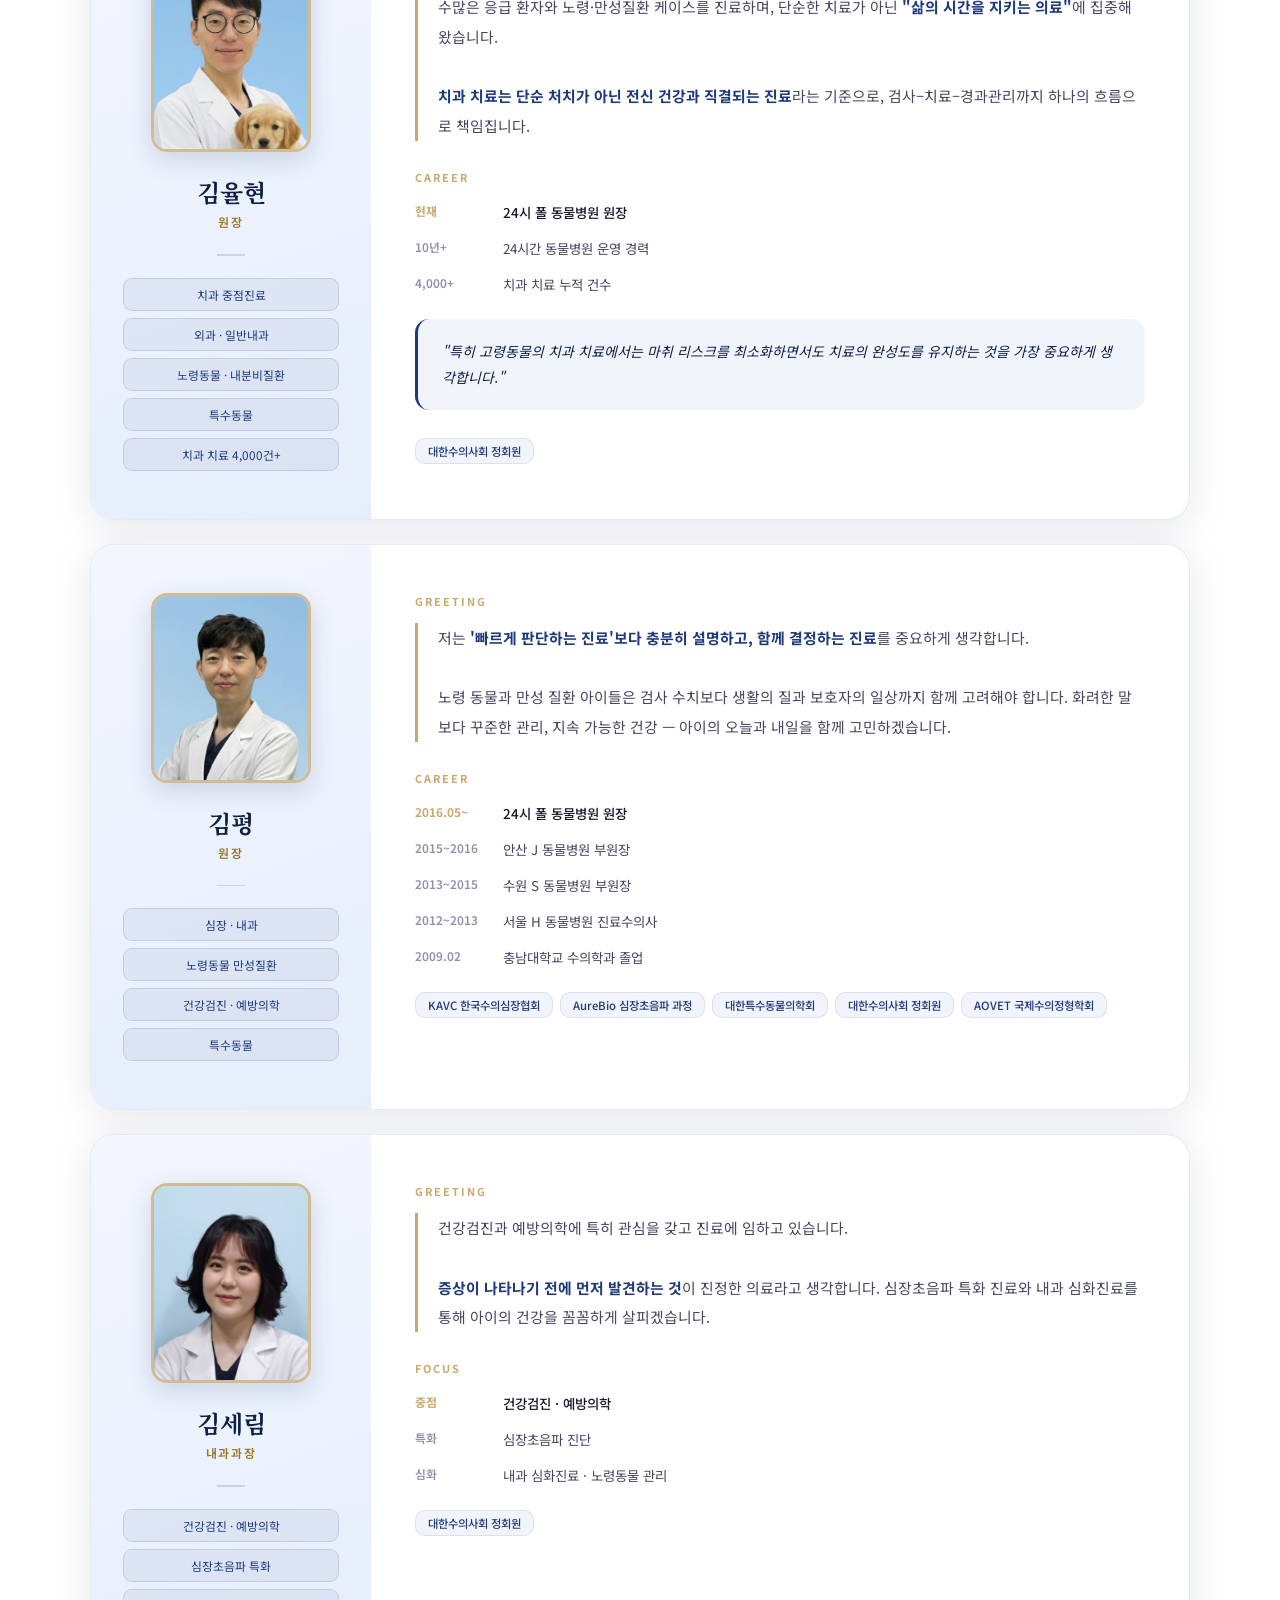
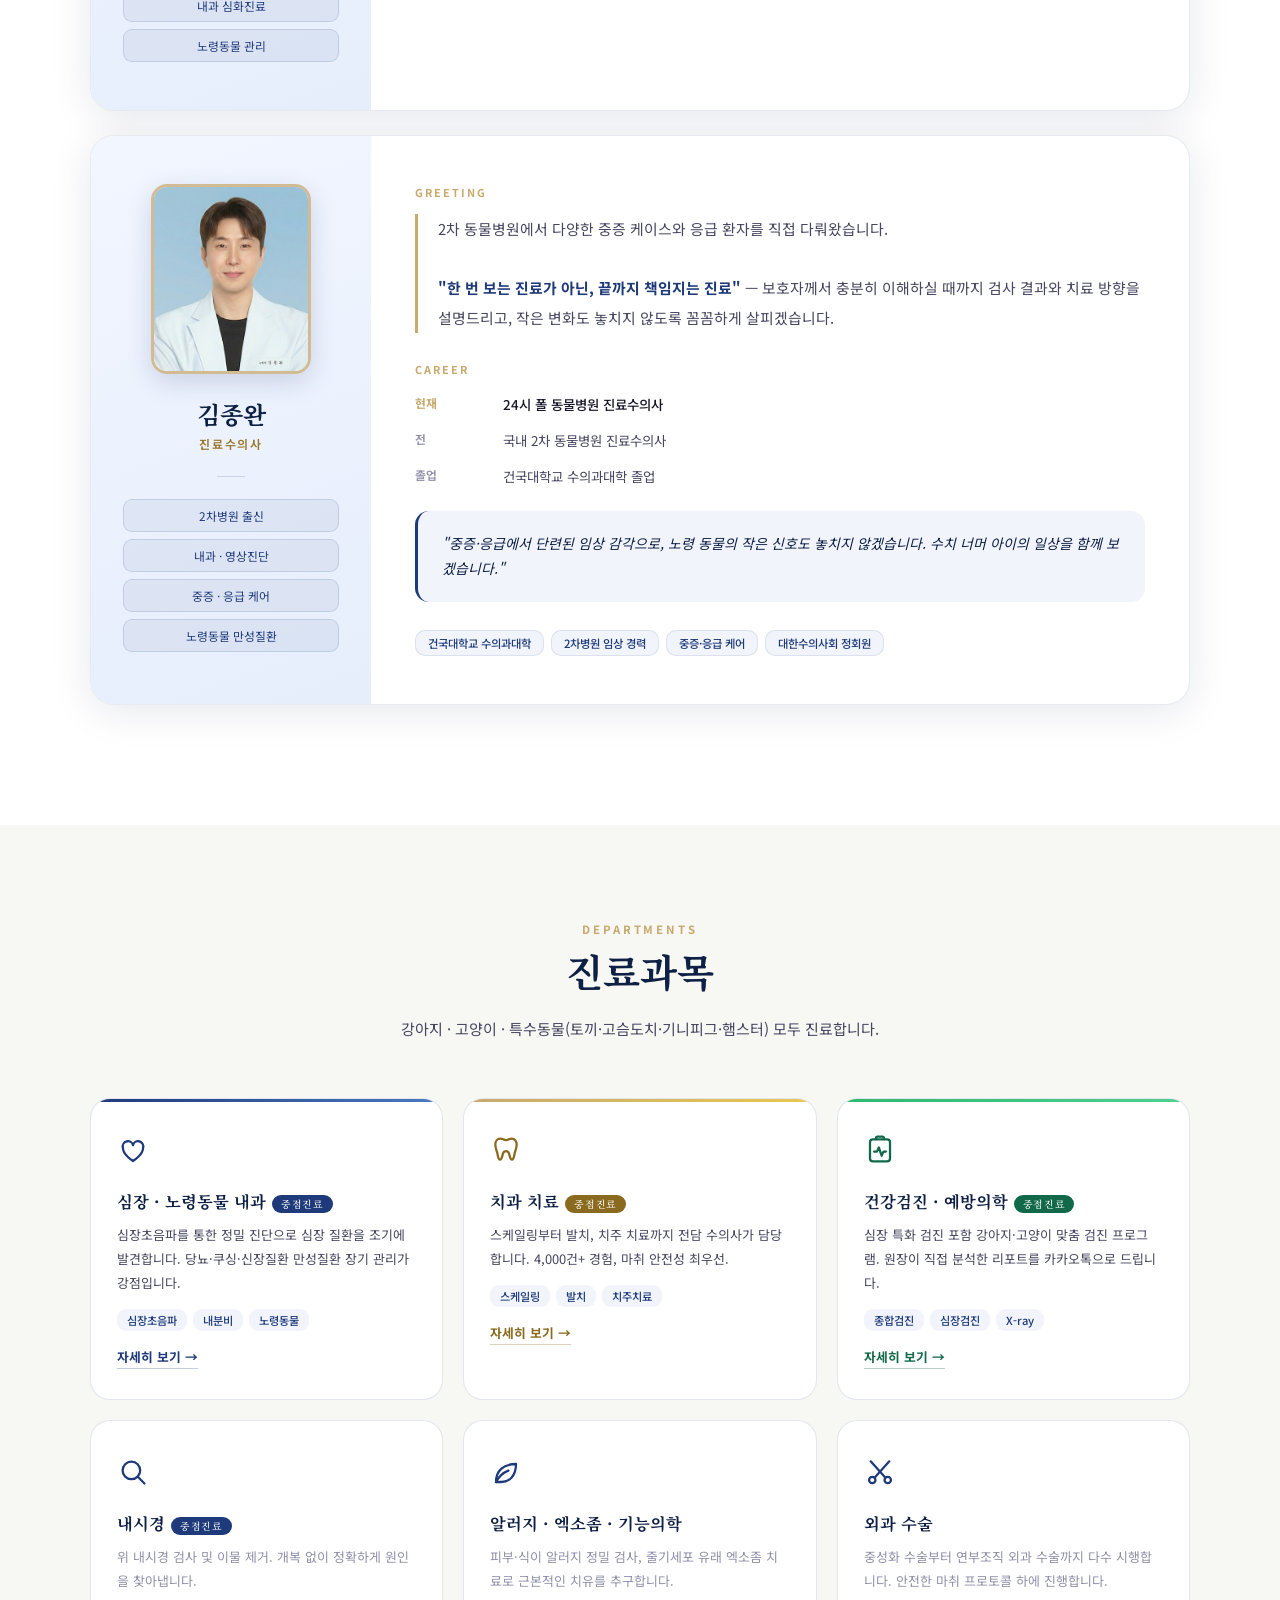
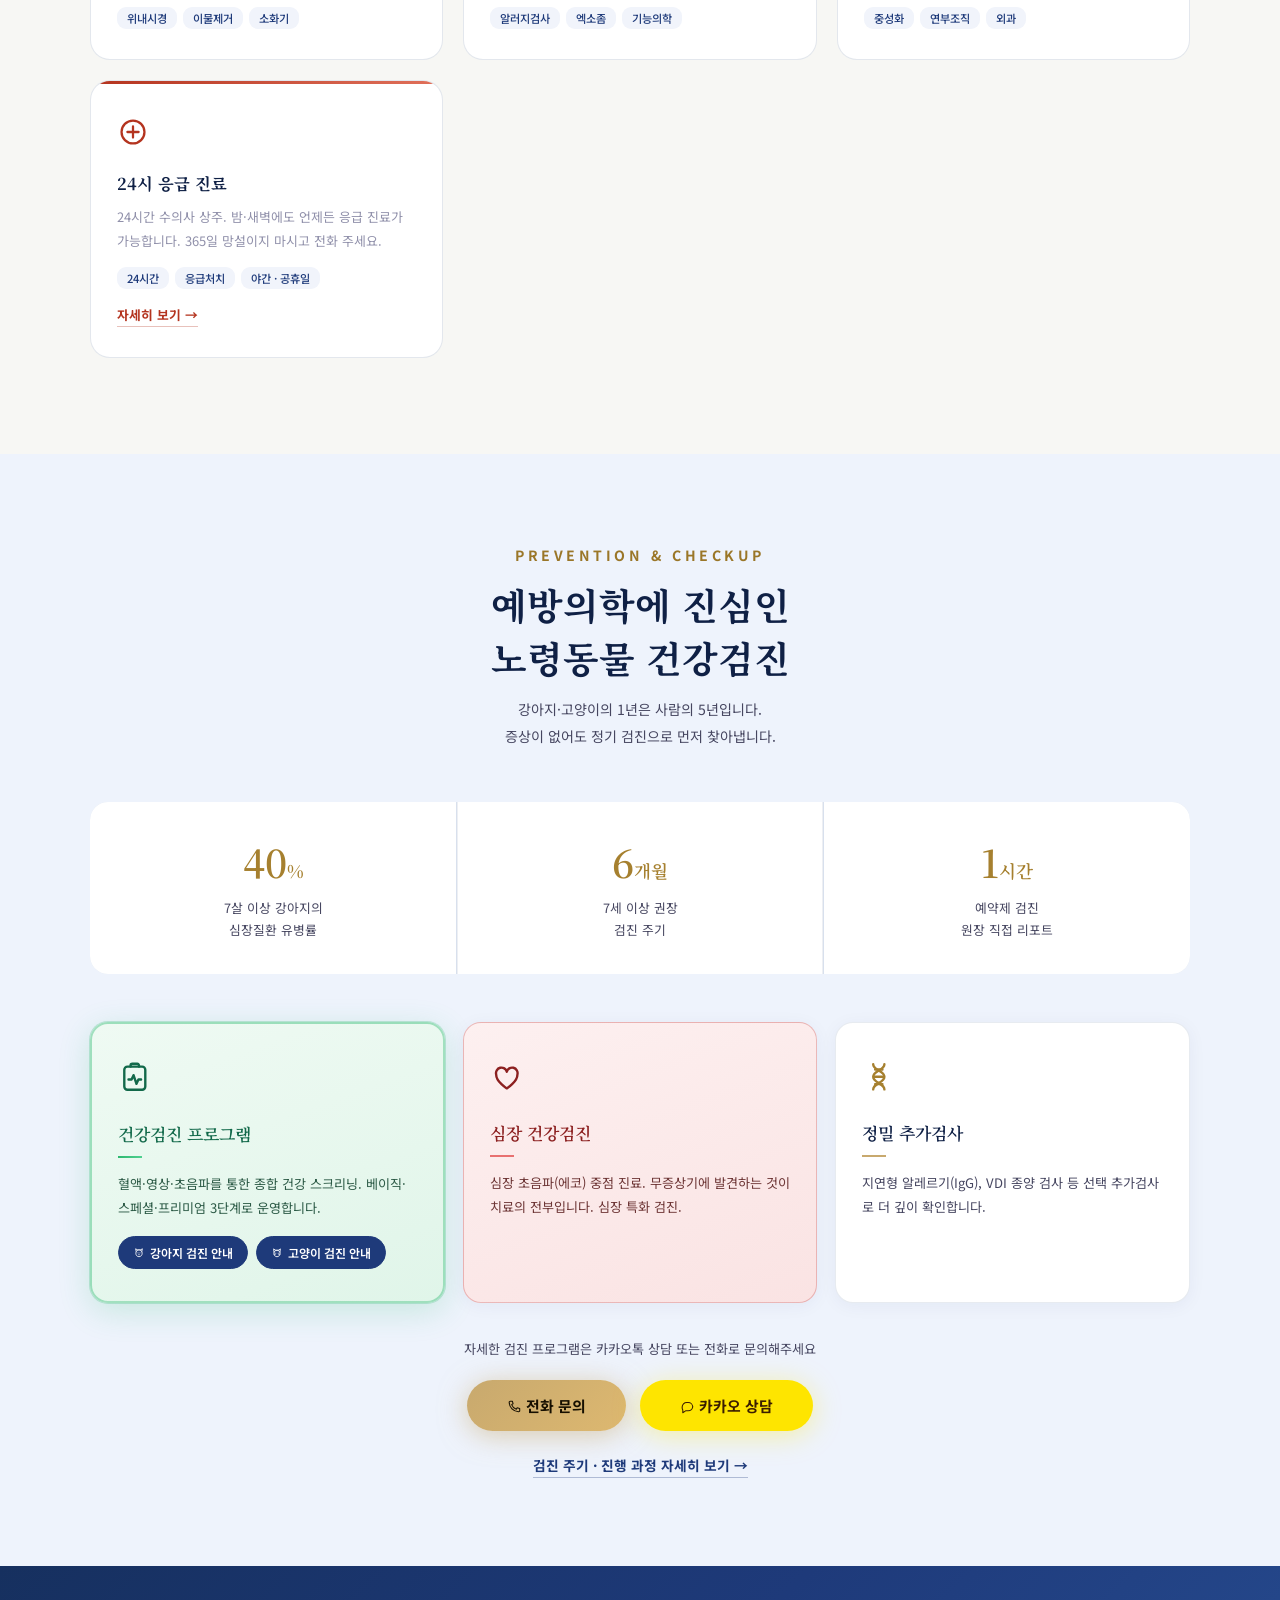
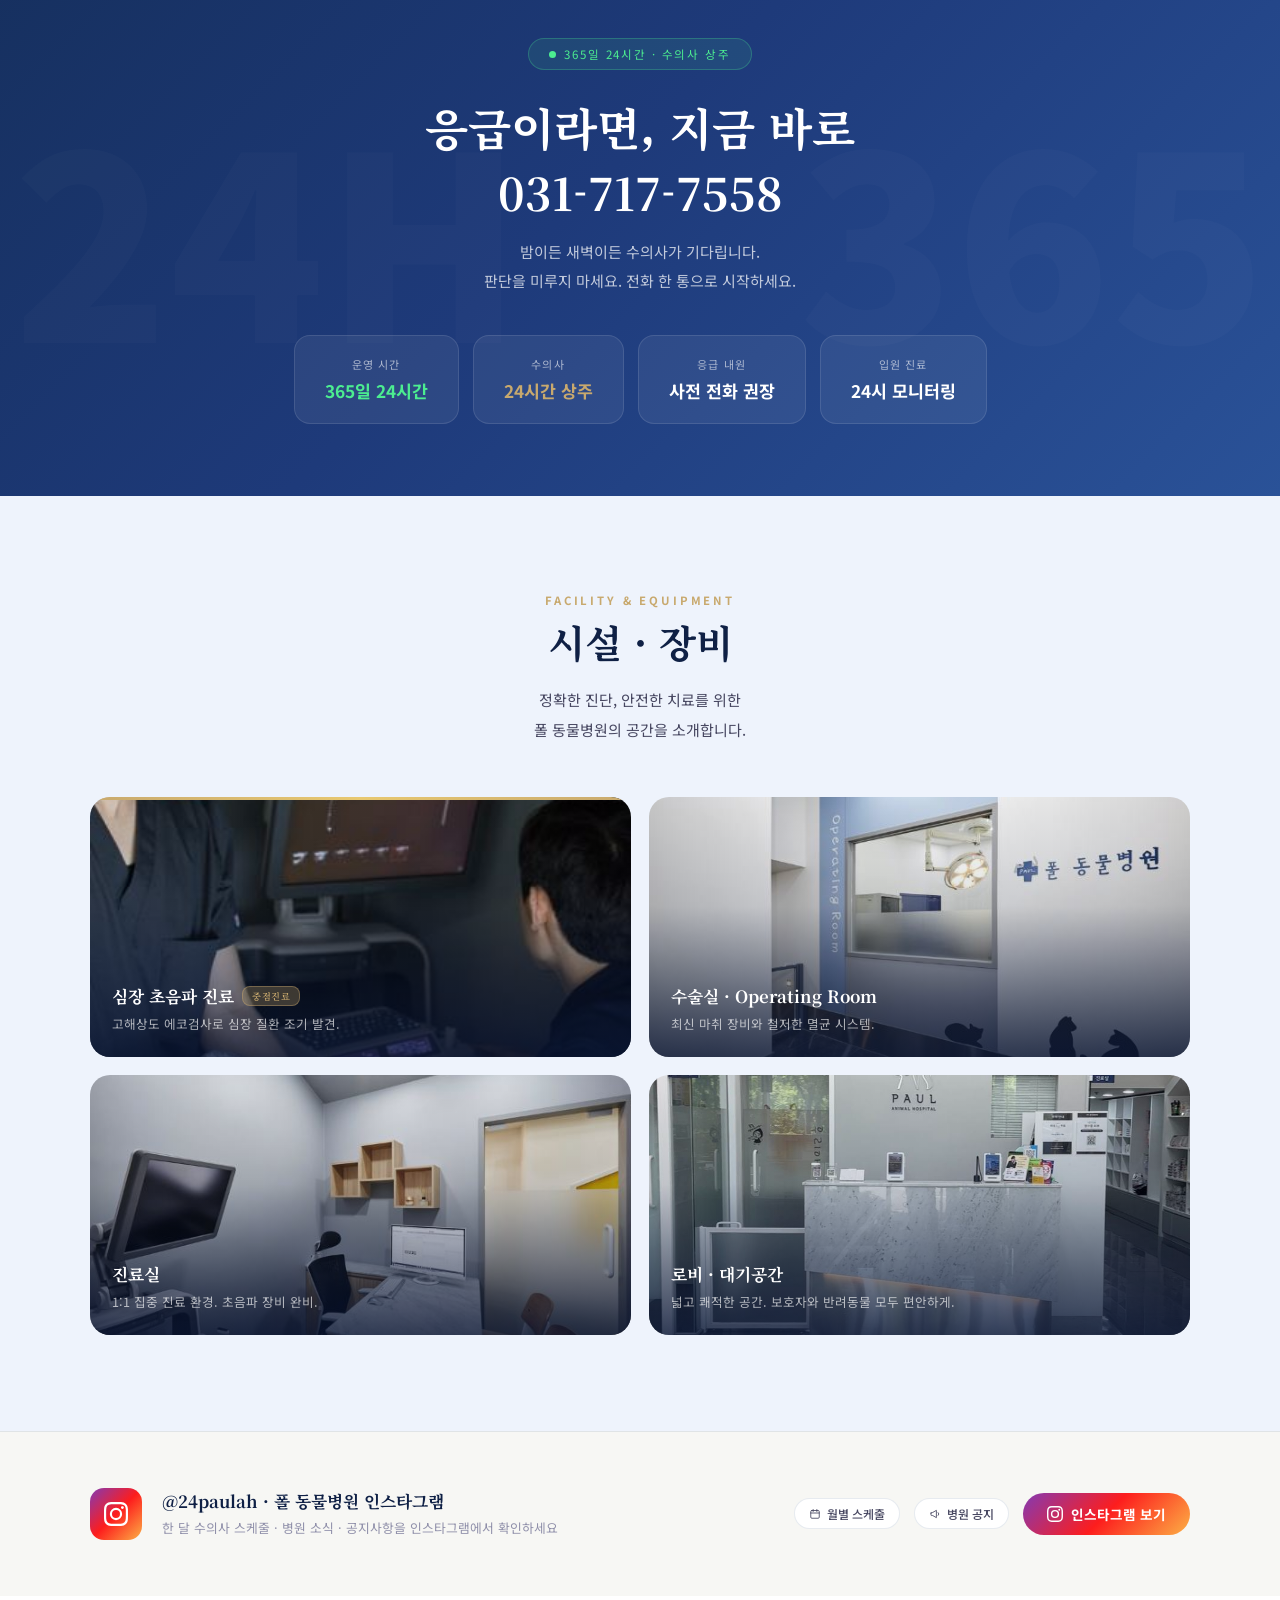
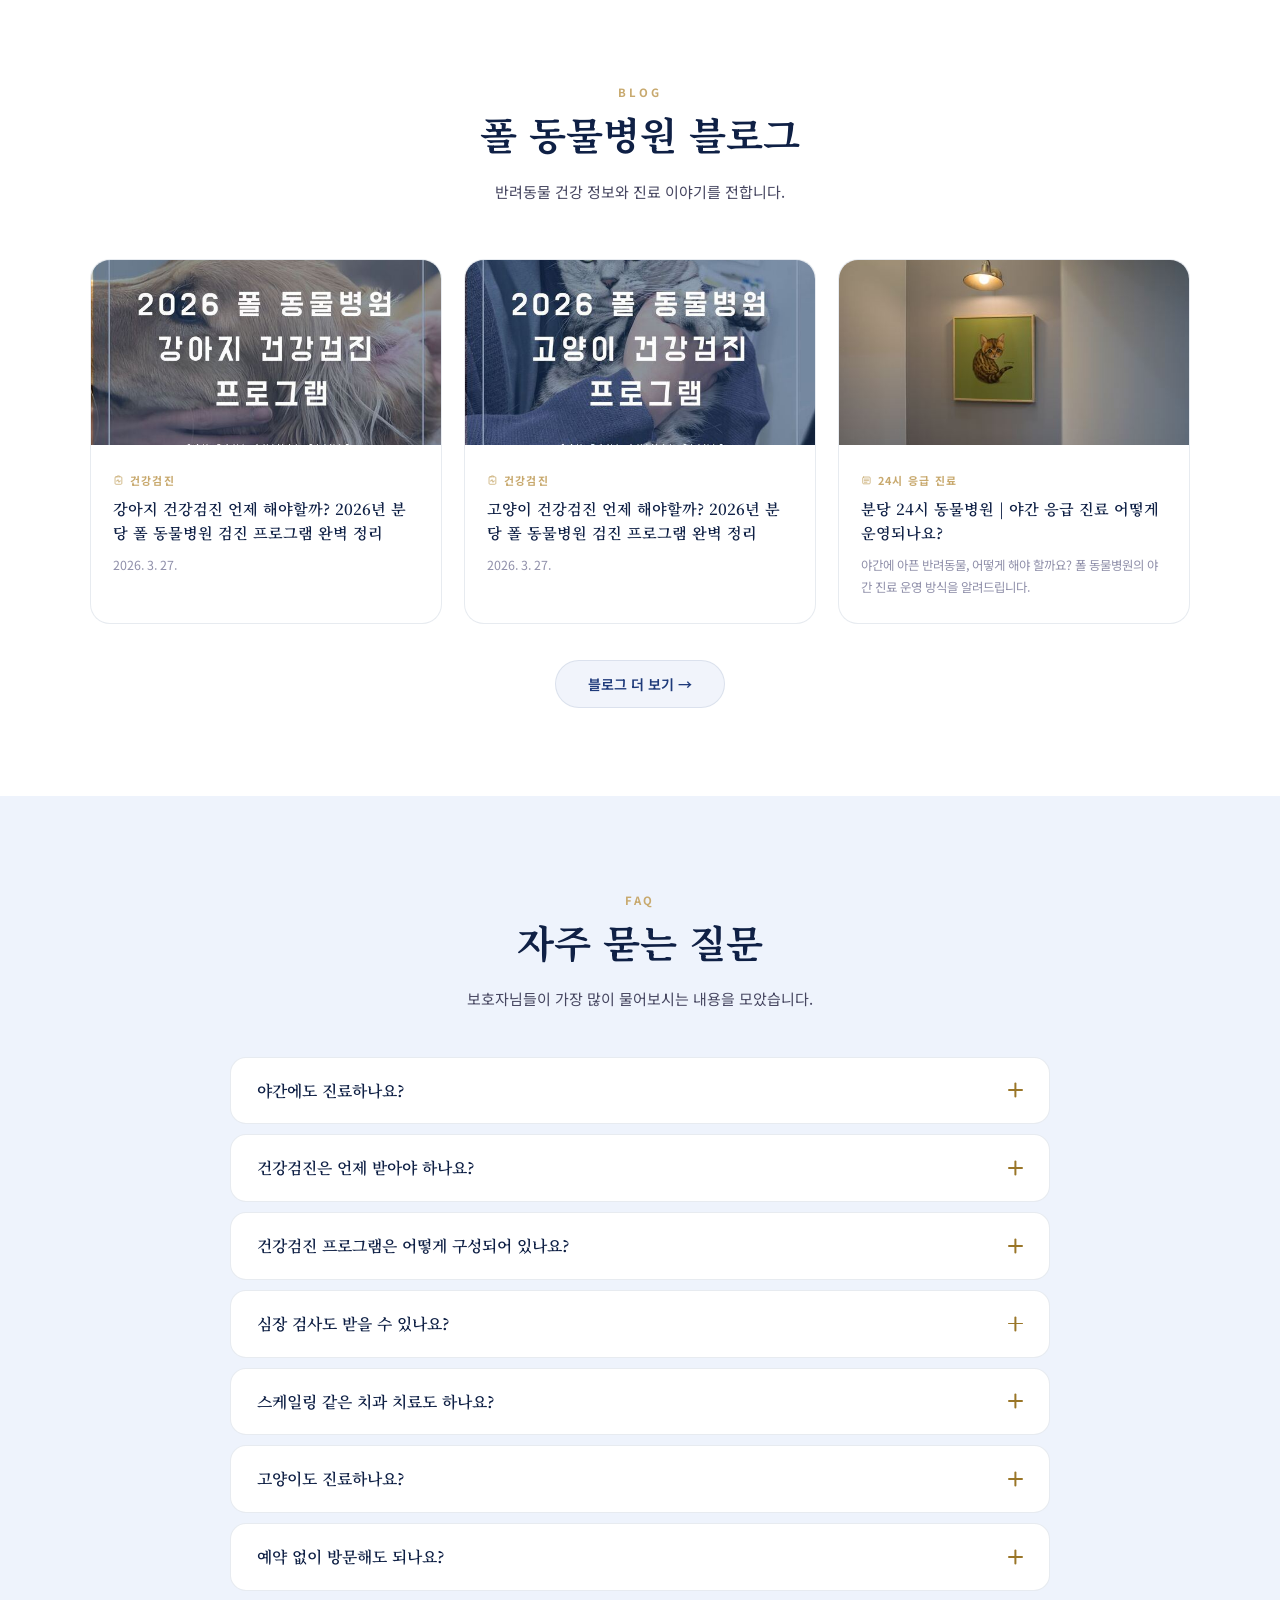
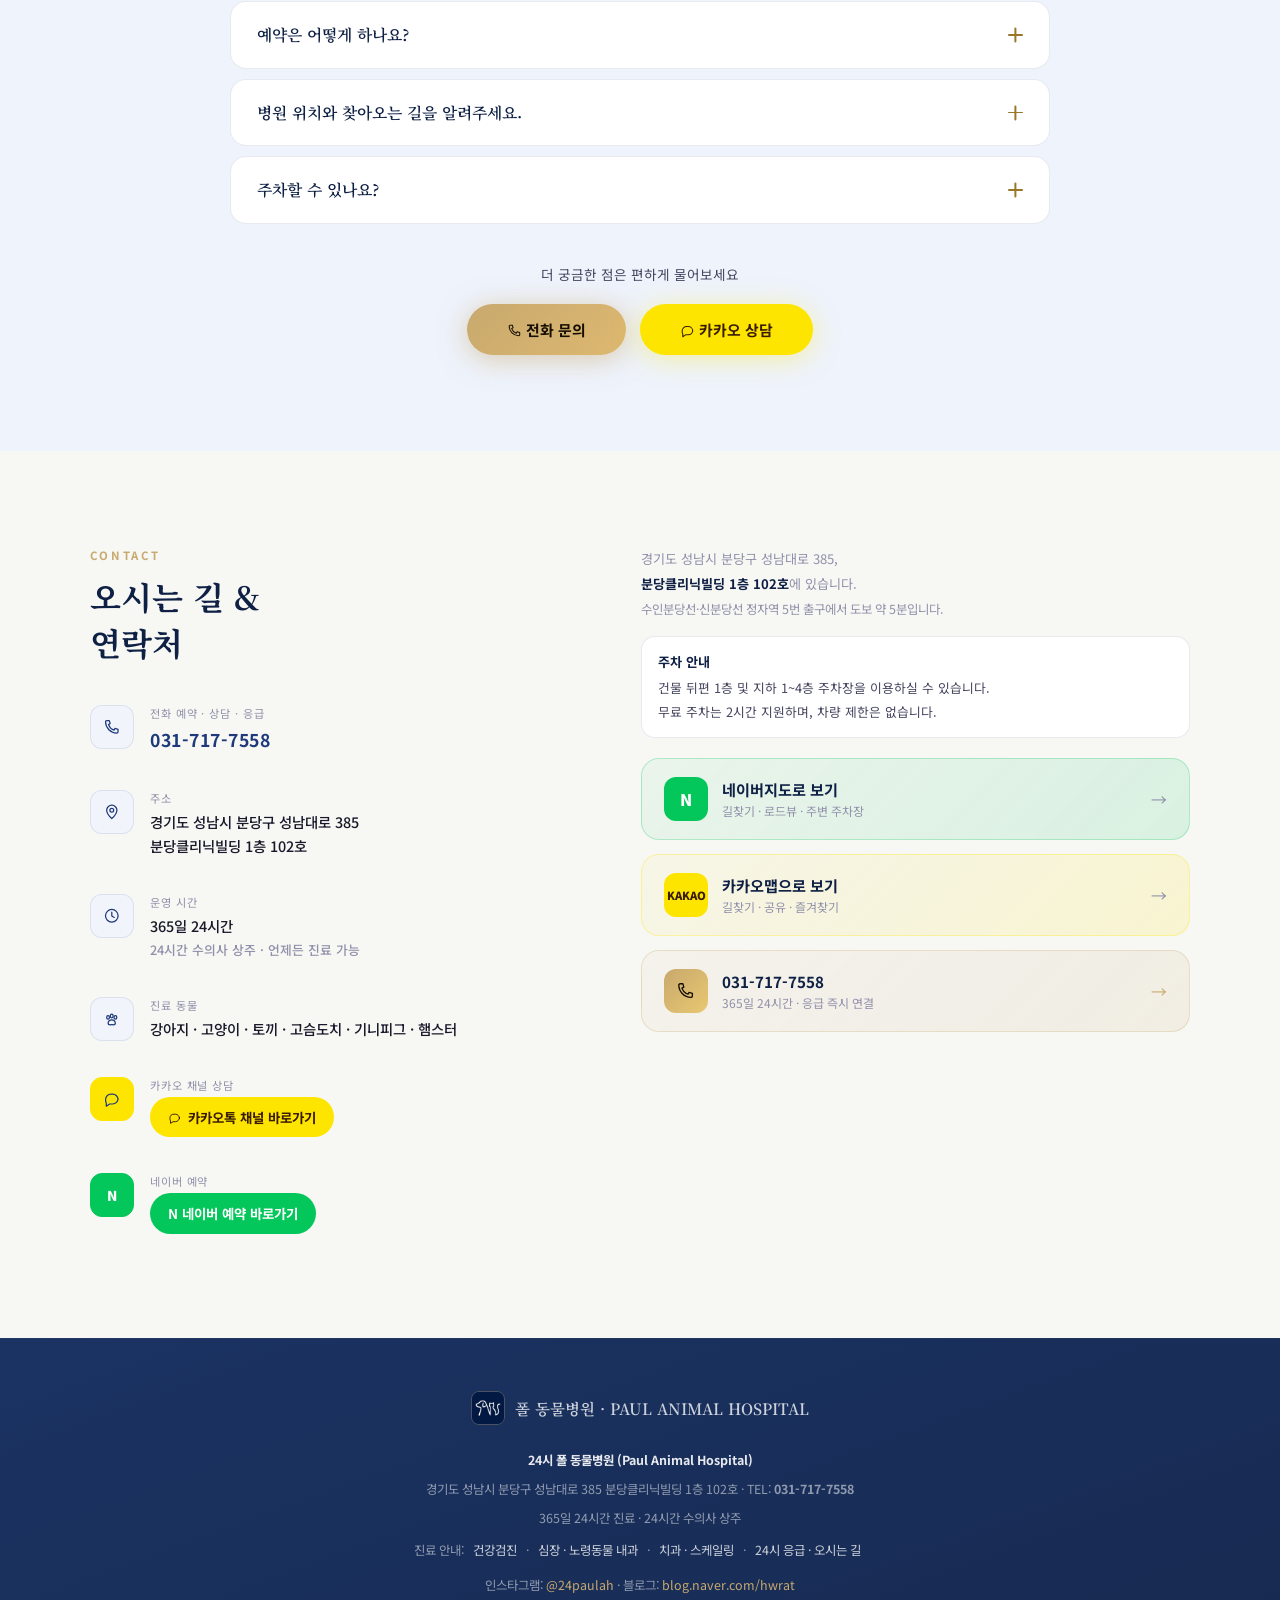
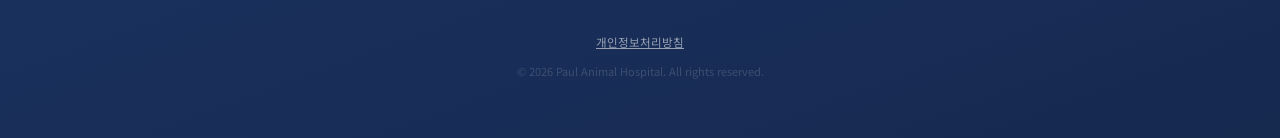
==== commit 8820cd24: "의료진 소개에 '이번 달 진료일정 보기' 버튼 추가(카카오 채널 소식 연결) — 일정은 기존 채널에만 올리고 홈페이지는 링크만, 광고 전환 집계에서는 제외 Co-Authored-B" ====
--- a/site/index.html
+++ b/site/index.html
@@ -172,7 +172,7 @@
 .doc-hd .sl{margin:0 auto;text-align:center;max-width:480px;}
 .doc-sched{display:inline-flex;align-items:center;gap:8px;margin-top:22px;padding:11px 22px;border-radius:30px;background:#fff;border:1.5px solid rgba(200,169,110,0.7);color:var(--navy-dark);font-size:0.88rem;font-weight:700;text-decoration:none;transition:transform .22s ease,box-shadow .22s ease;}
 .doc-sched .ic{color:#85651f;}
-.doc-sched span{color:#85651f;}
+.doc-sched small{font-size:0.72rem;font-weight:500;color:#85651f;}
 .doc-sched:hover{transform:translateY(-2px);box-shadow:0 8px 22px rgba(20,42,100,0.1);}
 
 .doc-card{
@@ -1399,7 +1399,7 @@
       <p class="ey">OUR VETERINARIANS</p>
       <h2 class="sh2">의료진 소개</h2>
       <p class="sl">경험과 전문성을 갖춘 수의사가 반려동물의 건강을 책임집니다.</p>
-      <a href="schedule/" class="doc-sched"><svg class="ic"><use href="#i-calendar"></use></svg> 이번 달 의료진 진료일정 보기 <span>→</span></a>
+      <a href="https://pf.kakao.com/_xfkxekM/posts" target="_blank" rel="noopener" class="doc-sched" data-wcs-skip><svg class="ic"><use href="#i-calendar"></use></svg> 이번 달 의료진 진료일정 보기 <small>카카오 채널</small></a>
     </div>
 
     <!-- 김율현 원장 -->
@@ -1826,7 +1826,7 @@
   <strong>24시 폴 동물병원 (Paul Animal Hospital)</strong><br>
   경기도 성남시 분당구 성남대로 385 분당클리닉빌딩 1층 102호 · TEL: <a href="tel:031-717-7558" style="color:inherit;font-weight:700;text-decoration:none;">031-717-7558</a><br>
   365일 24시간 진료 · 24시간 수의사 상주<br>
-  <div class="ftopics">진료 안내: <a href="checkup/">건강검진</a> · <a href="heart/">심장 · 노령동물 내과</a> · <a href="dental/">치과 · 스케일링</a> · <a href="emergency/">24시 응급 · 오시는 길</a> · <a href="schedule/">의료진 진료일정</a></div>
+  <div class="ftopics">진료 안내: <a href="checkup/">건강검진</a> · <a href="heart/">심장 · 노령동물 내과</a> · <a href="dental/">치과 · 스케일링</a> · <a href="emergency/">24시 응급 · 오시는 길</a></div>
   인스타그램: <a href="https://www.instagram.com/24paulah" target="_blank" style="color:var(--gold);">@24paulah</a> · 블로그: <a href="https://blog.naver.com/hwrat" target="_blank">blog.naver.com/hwrat</a><br><br>
   <a href="privacy/" style="font-size:0.72rem;color:rgba(255,255,255,0.55);text-decoration:underline;">개인정보처리방침</a><br>
   <span style="font-size:0.69rem;color:rgba(255,255,255,0.16);">© 2026 Paul Animal Hospital. All rights reserved.</span>
@@ -1880,7 +1880,7 @@
   var last = {};
   document.addEventListener("click", function(e){
     var a = e.target && e.target.closest ? e.target.closest("a") : null;
-    if (!a) return;
+    if (!a || a.hasAttribute("data-wcs-skip")) return;   /* 진료일정 안내 링크 등은 전환 아님 */
     for (var i = 0; i < MAP.length; i++){
       if (!a.matches(MAP[i].sel)) continue;
       var t = MAP[i].type, now = Date.now();
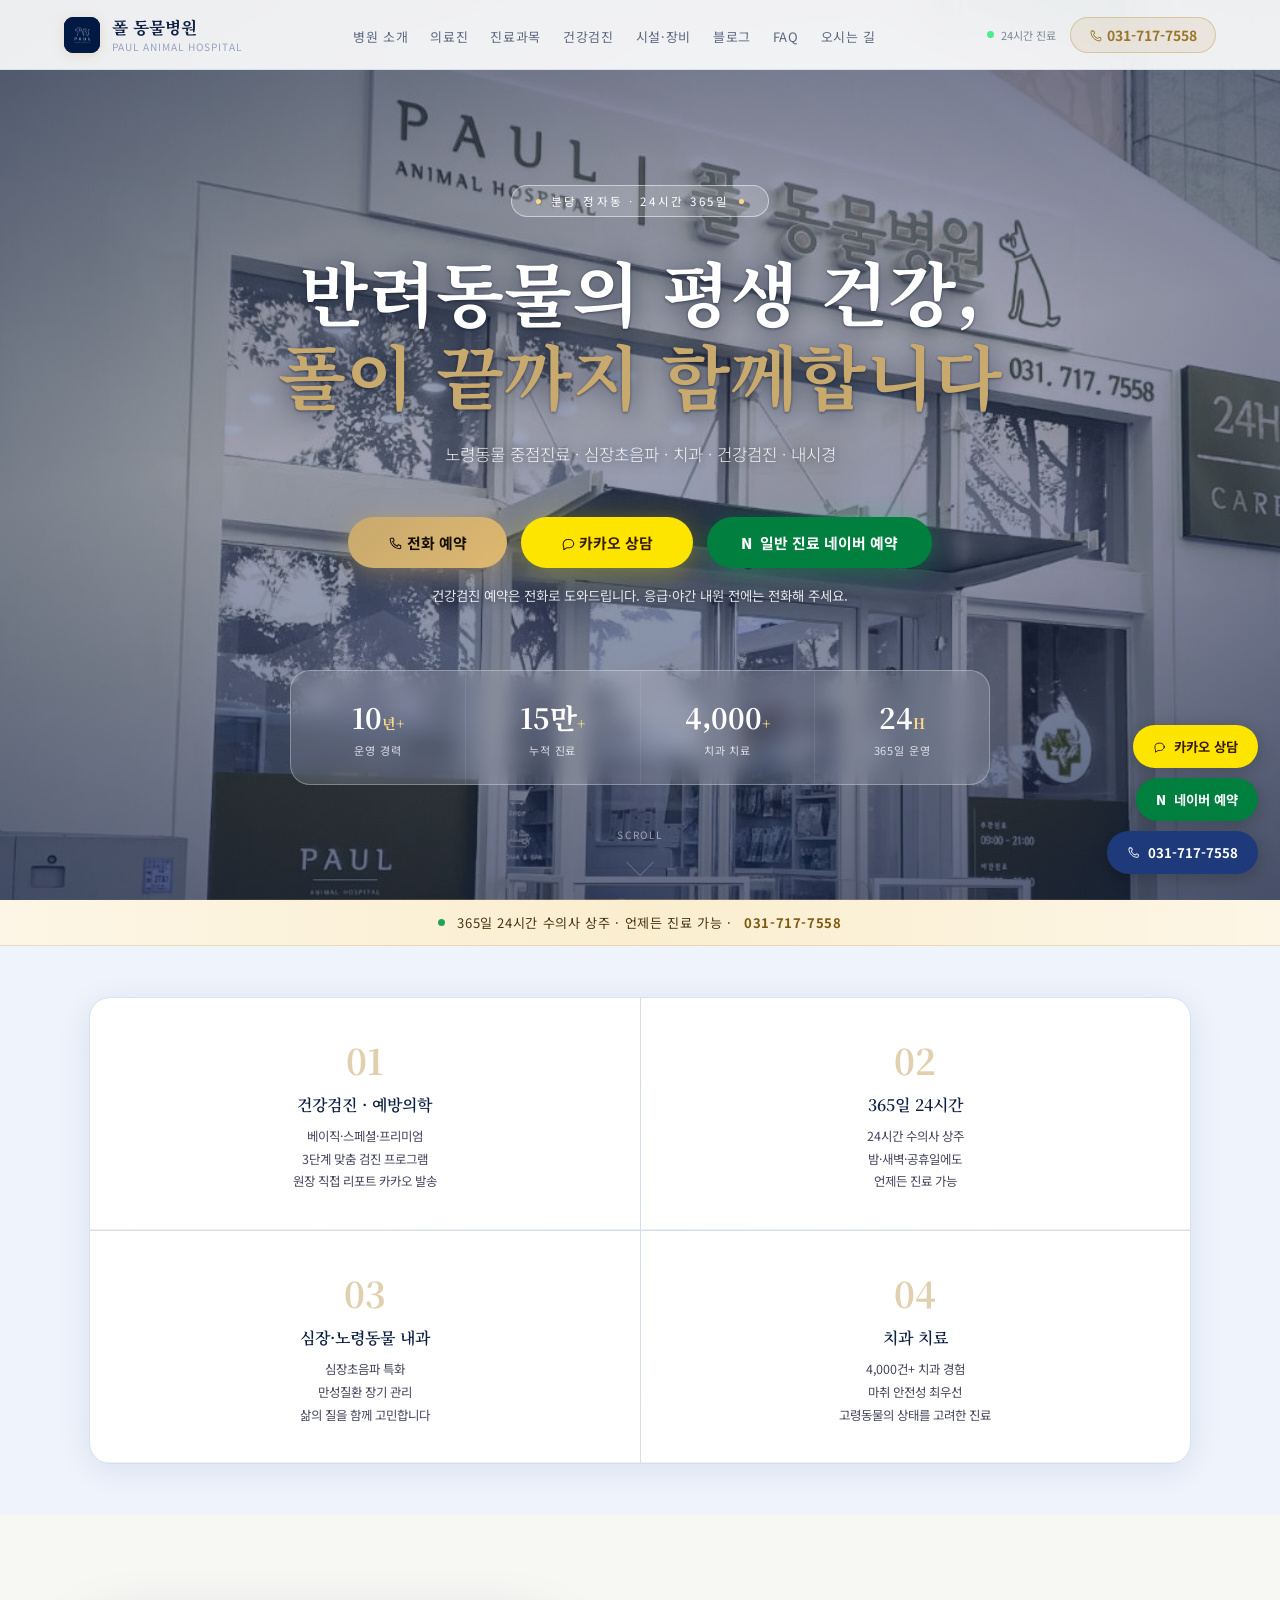
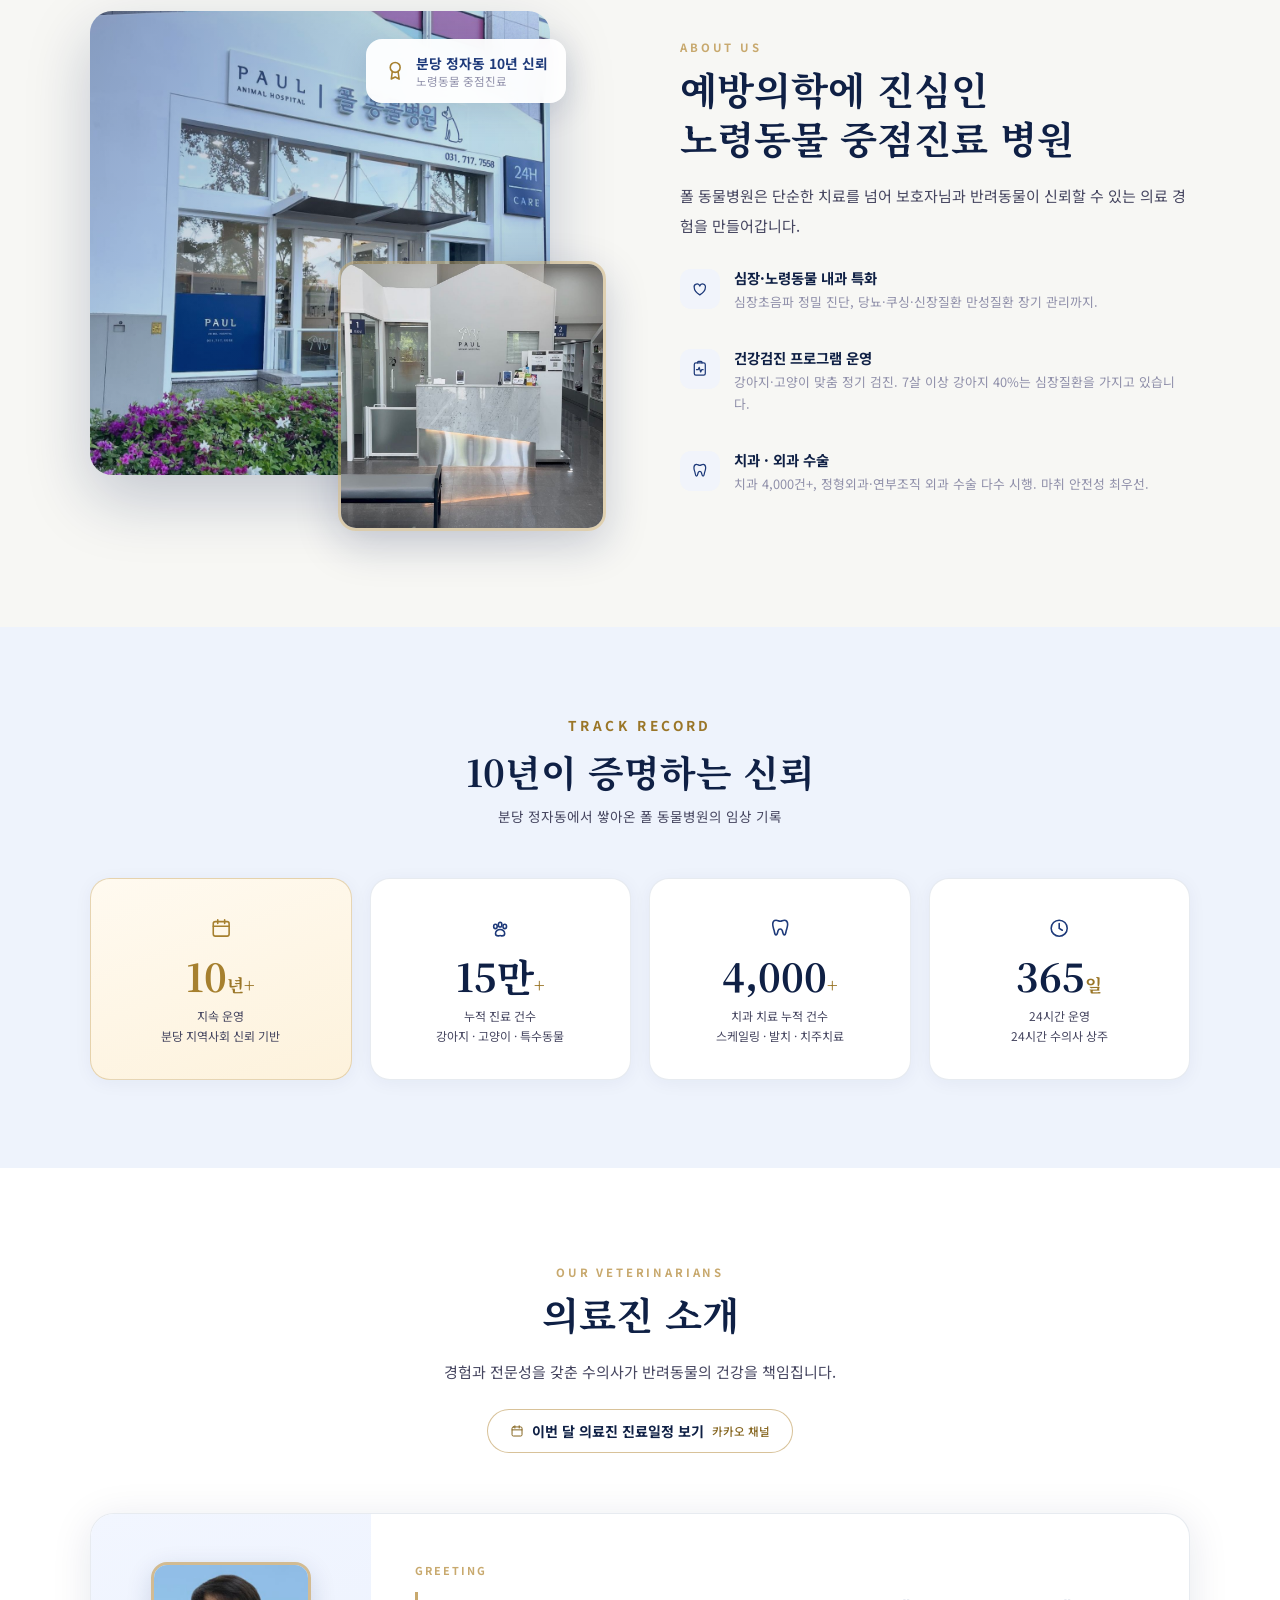
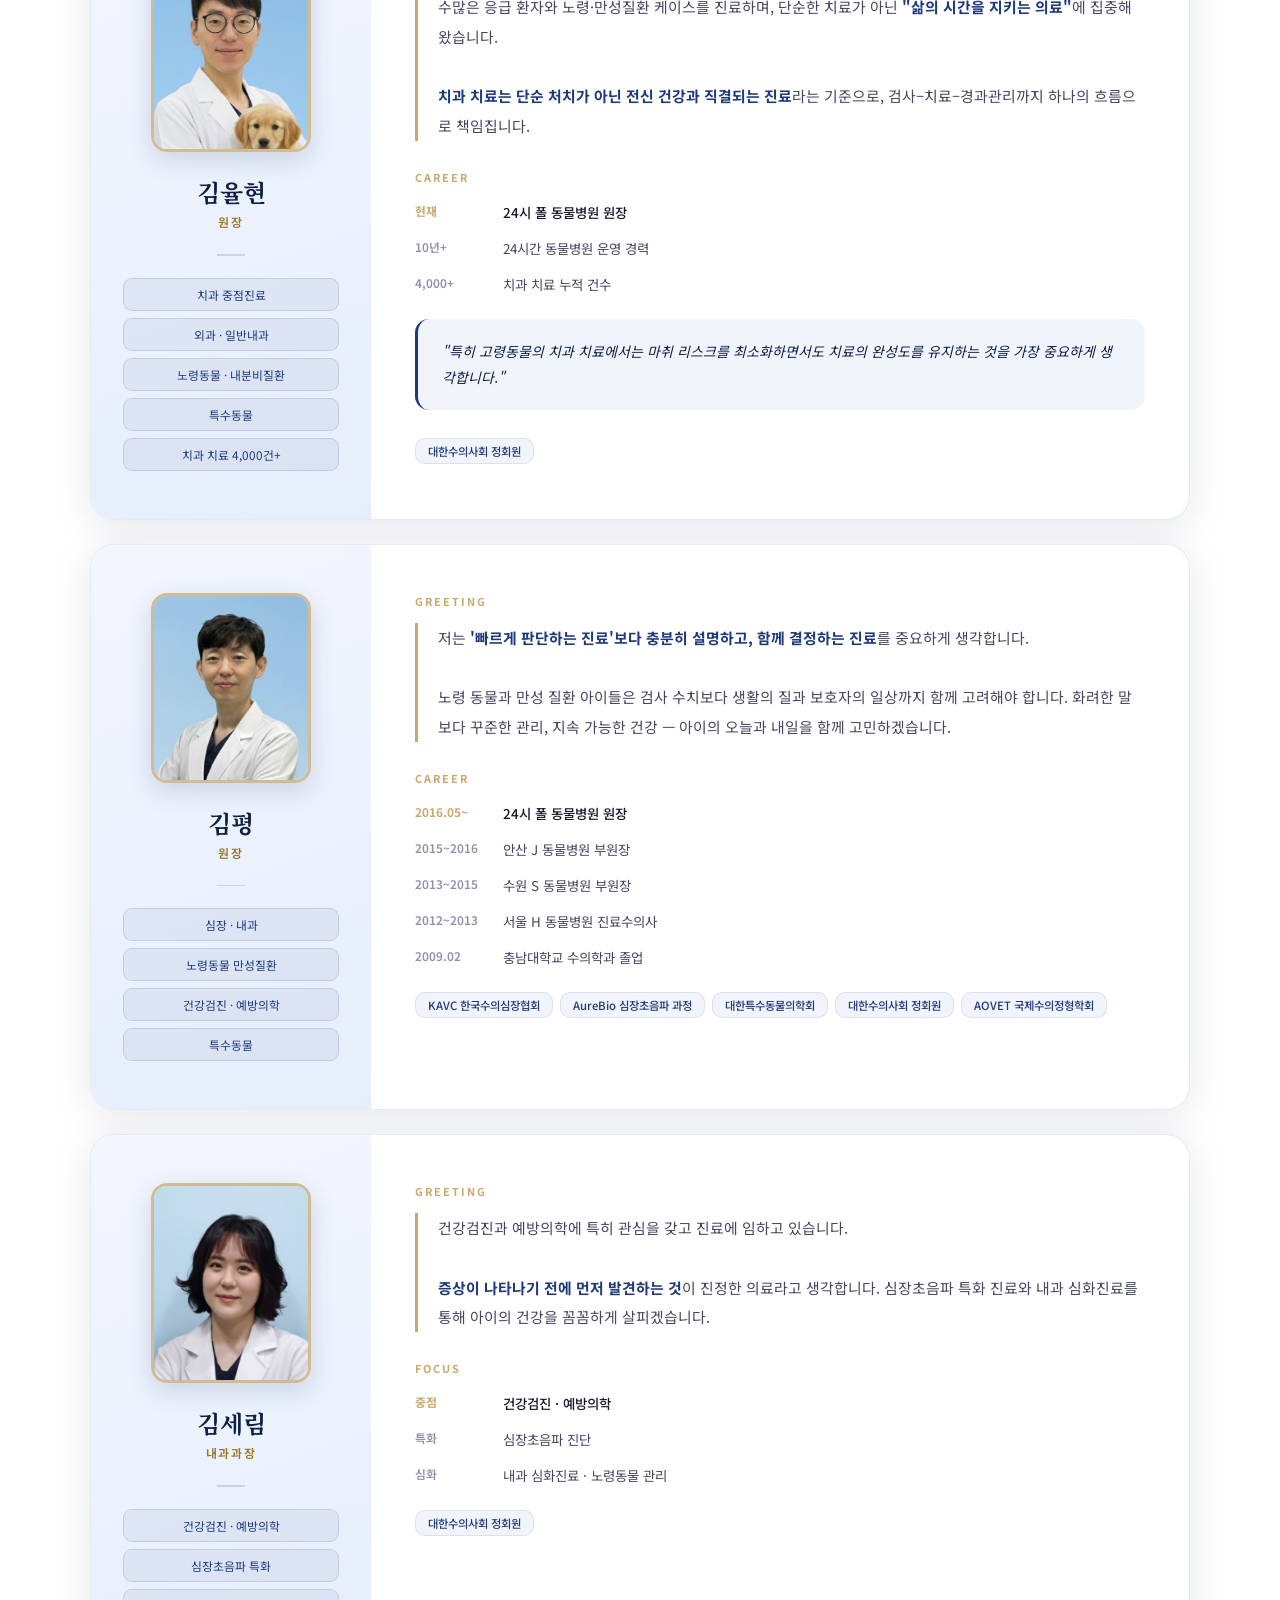
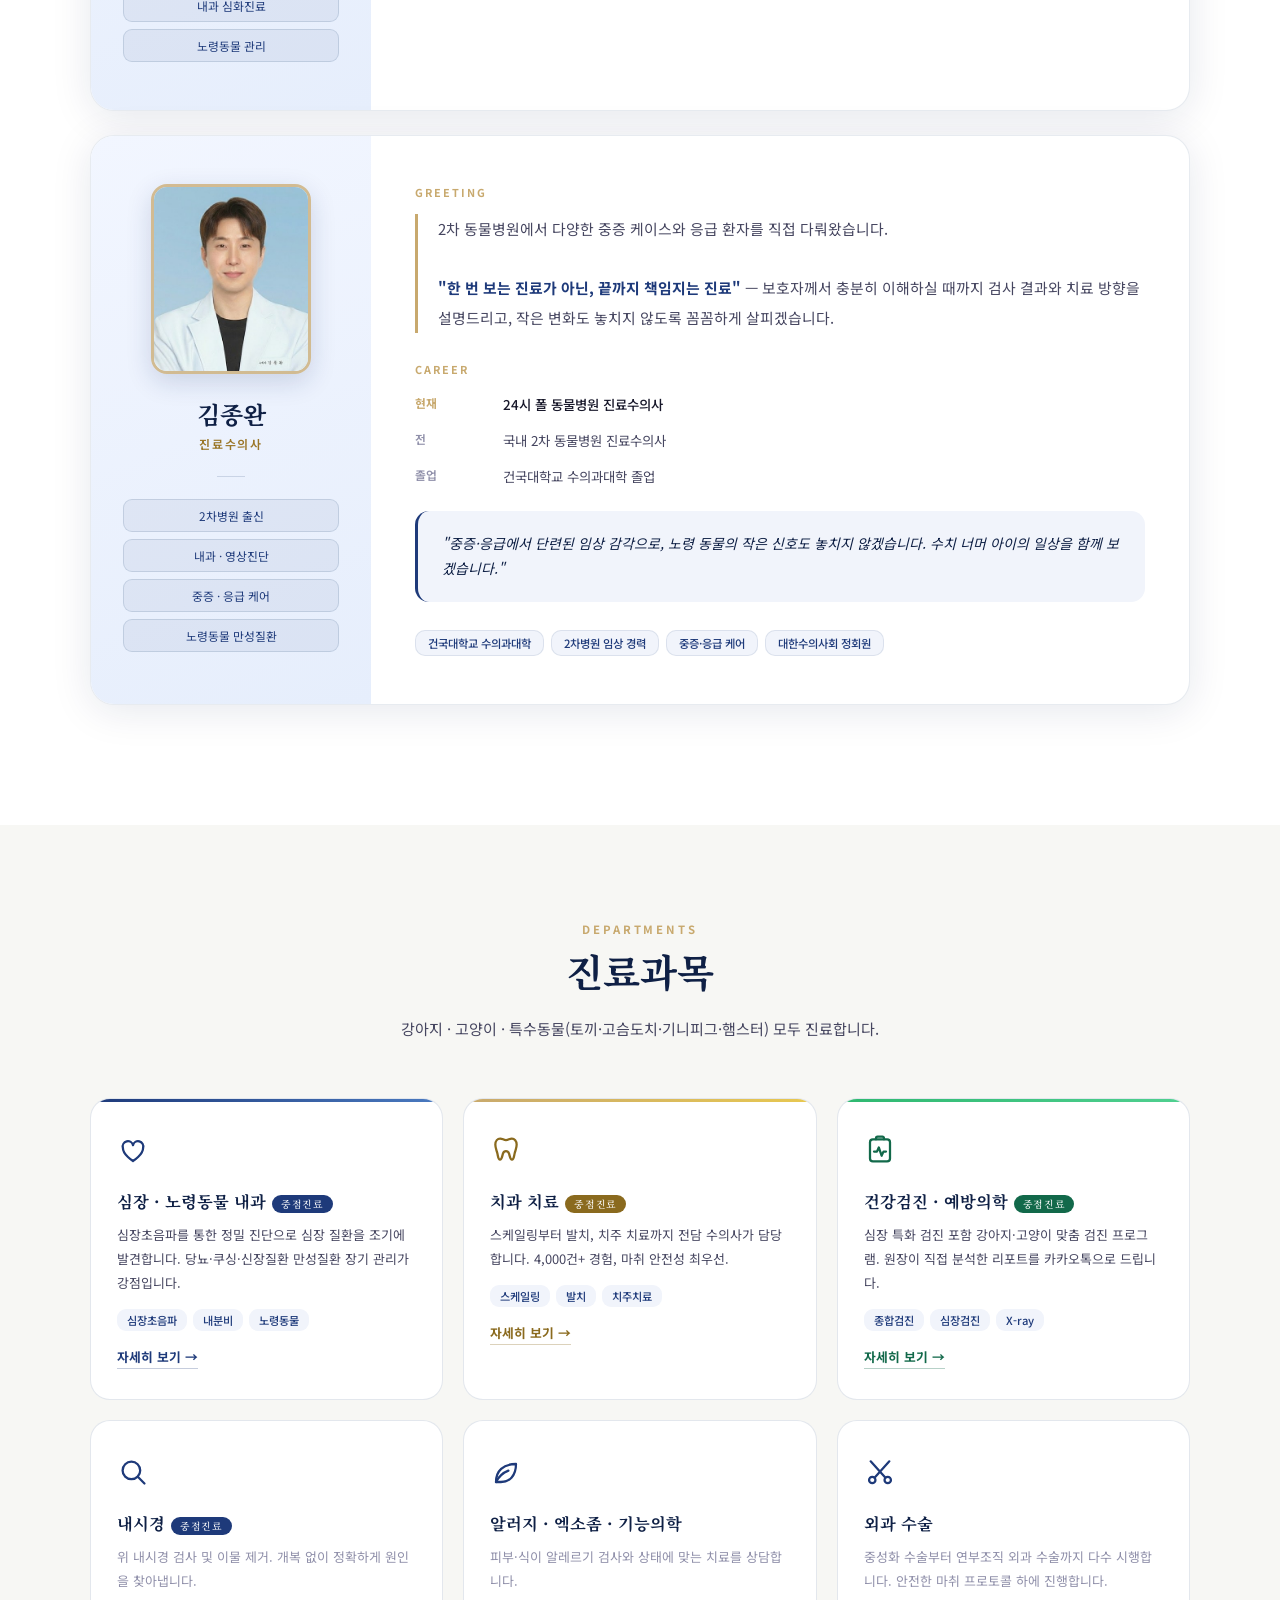
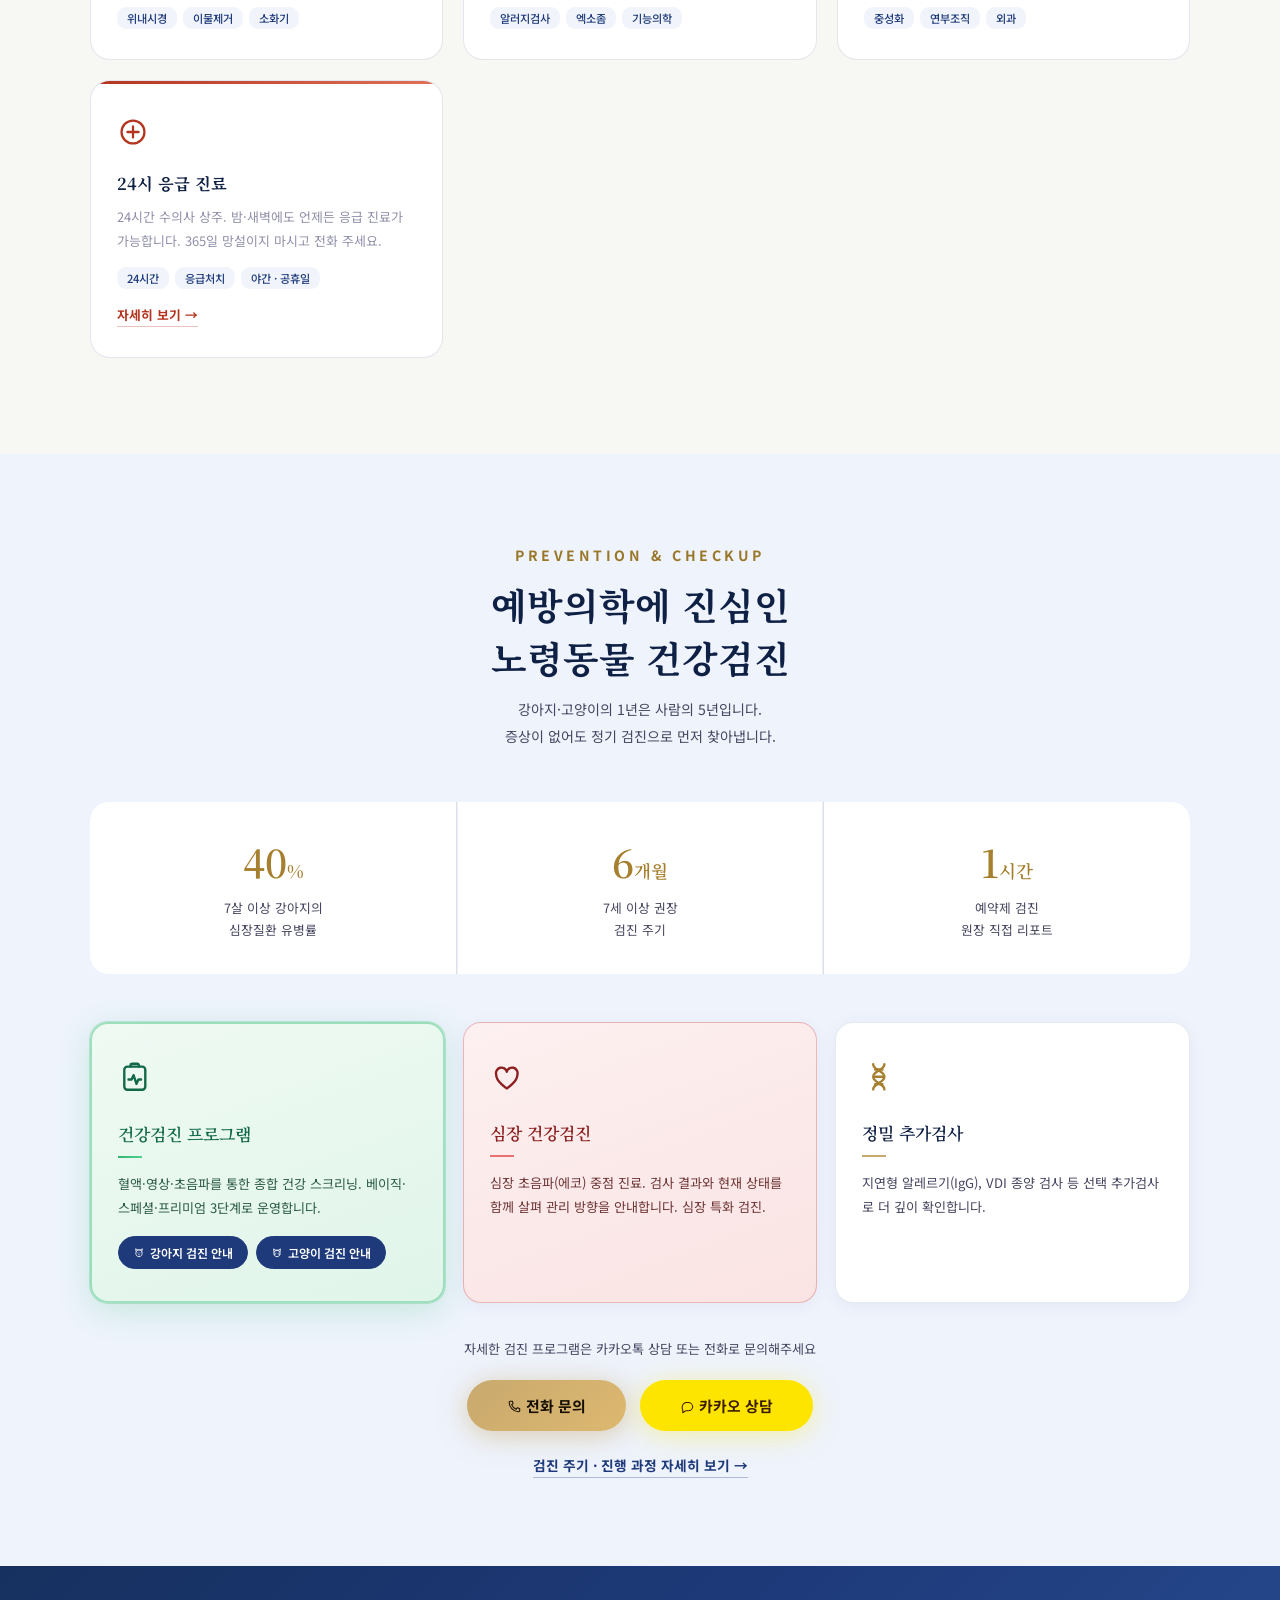
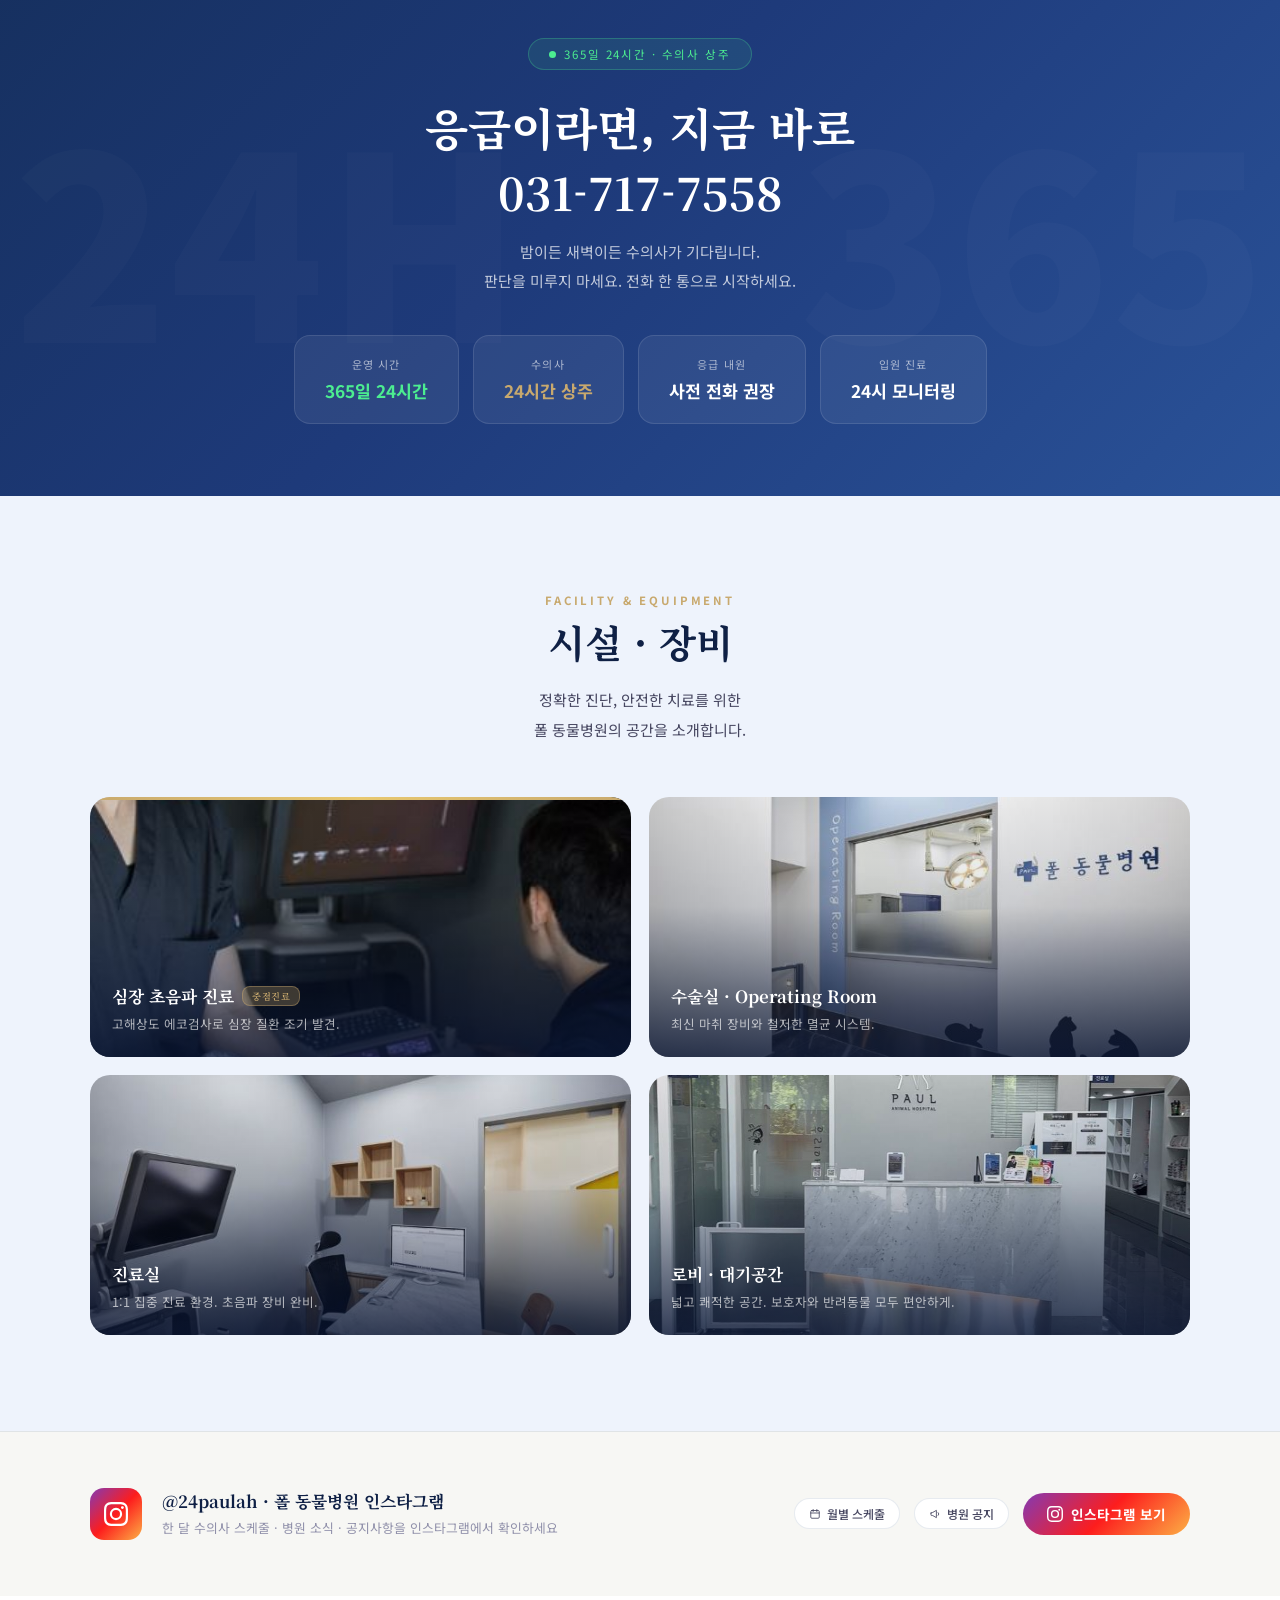
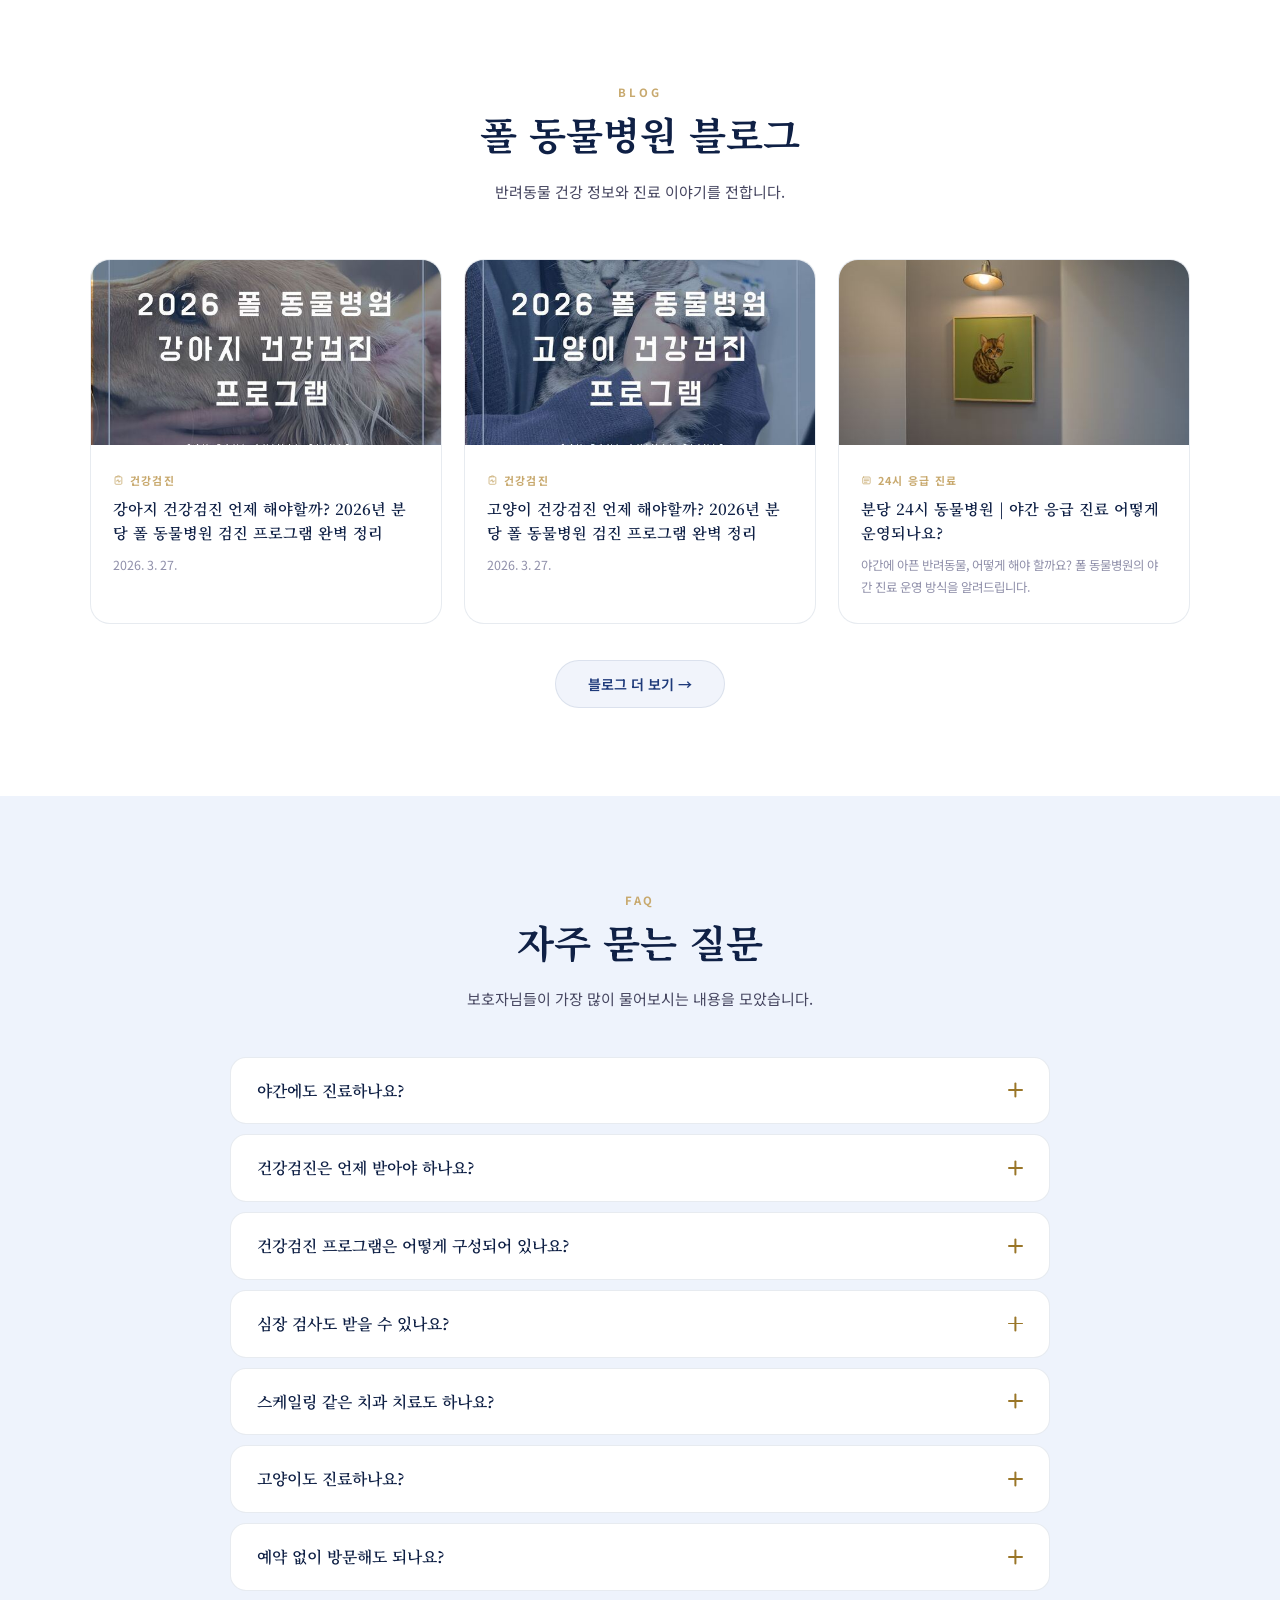
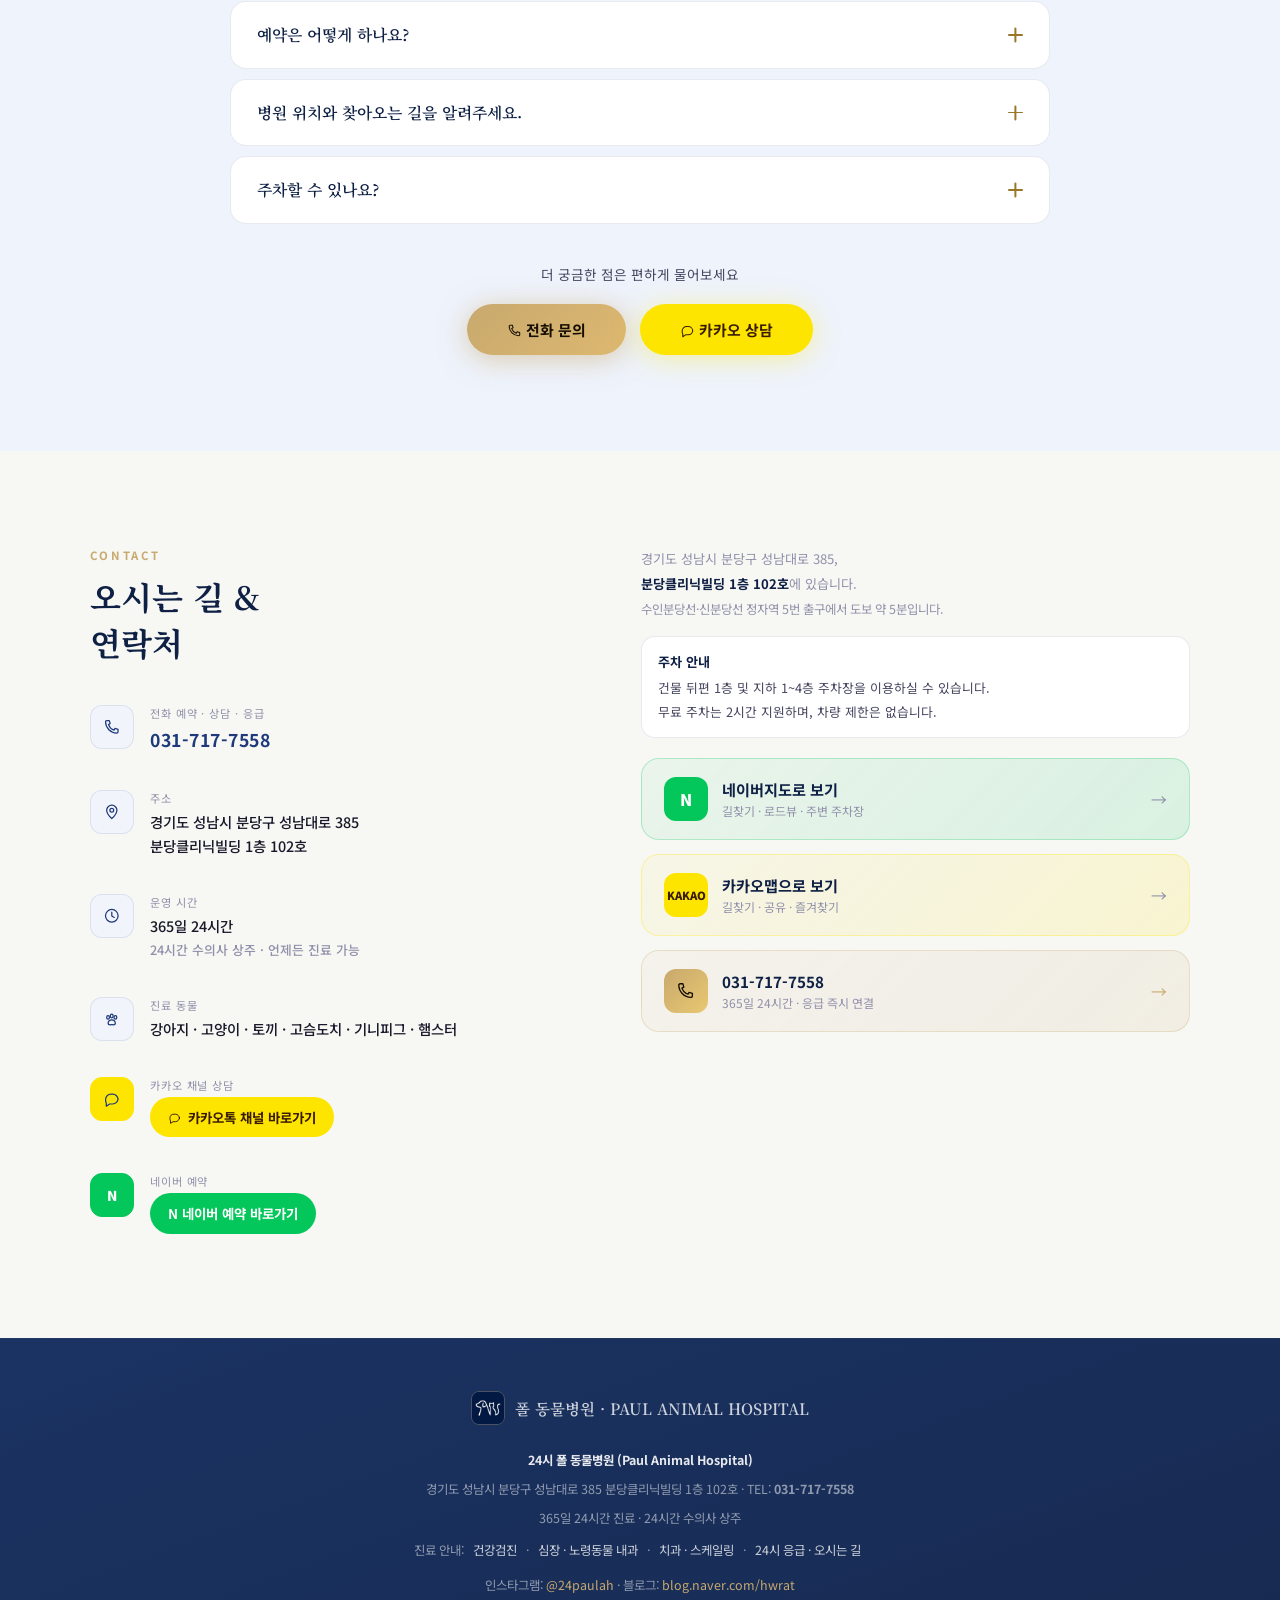
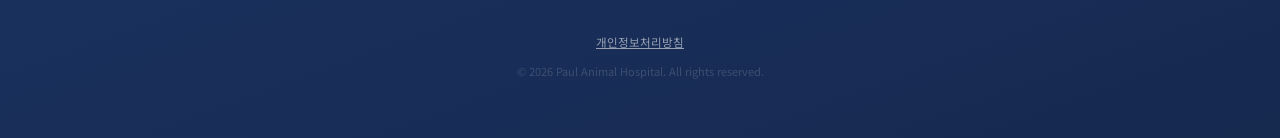
==== commit a7328d7d: "H30·H31: 첫 화면에 '일반 진료 네이버 예약' 버튼·안내 문구, 모바일 하단 고정 3버튼(전화·카카오·네이버 예약), 단정적 표현 3곳 완화 (원장 승인 2026-10-30" ====
--- a/site/index.html
+++ b/site/index.html
@@ -338,6 +338,25 @@
 .fb{display:flex;align-items:center;gap:8px;padding:12px 20px;border-radius:30px;font-size:0.83rem;font-weight:700;text-decoration:none;box-shadow:0 4px 18px rgba(0,0,0,0.22);transition:transform 0.2s,box-shadow 0.2s;}
 .fb:hover{transform:translateY(-3px);box-shadow:0 8px 28px rgba(0,0,0,0.3);}
 .fk{background:#FEE500;color:#3a1d00;} .ft2{background:var(--navy);color:#fff;}
+/* 메인 하단 고정 버튼 3개 (전화·카카오·네이버 예약) — 2026-10-30 H30 */
+.fnv{background:#007f3e;color:#fff;} .fnv b{font-weight:900;}
+.fb .fbm{display:none;}
+.bnvh{display:inline-flex;align-items:center;gap:8px;background:#007f3e;color:#fff;padding:15px 34px;border-radius:32px;font-size:0.93rem;font-weight:700;text-decoration:none;box-shadow:0 4px 24px rgba(3,199,90,0.32);transition:transform 0.22s;}
+.bnvh:hover{transform:translateY(-3px);}
+.bnvh b{font-weight:900;}
+.hnote{margin:16px auto 0;max-width:560px;font-size:0.84rem;line-height:1.7;color:rgba(255,255,255,0.86);word-break:keep-all;text-shadow:0 1px 8px rgba(0,0,0,0.35);animation:fadeUp 1s 0.5s ease both;}
+@media(max-width:760px){
+  .floaters.fb3{left:0;right:0;bottom:0;flex-direction:row;align-items:stretch;gap:8px;padding:8px 10px calc(8px + env(safe-area-inset-bottom));background:rgba(255,255,255,0.97);-webkit-backdrop-filter:blur(8px);backdrop-filter:blur(8px);box-shadow:0 -4px 20px rgba(15,32,69,0.12);}
+  .floaters.fb3 .fb{flex:1 1 0;min-width:0;justify-content:center;gap:6px;padding:12px 4px;border-radius:12px;font-size:0.82rem;white-space:nowrap;box-shadow:none;}
+  .floaters.fb3 .fb:hover{transform:none;}
+  .floaters.fb3 .ft2{order:1;} .floaters.fb3 .fk{order:2;} .floaters.fb3 .fnv{order:3;}
+  .floaters.fb3 .fbw{display:none;} .floaters.fb3 .fbm{display:inline;}
+  body.has-fbar{padding-bottom:calc(64px + env(safe-area-inset-bottom));}
+}
+@media(max-width:580px){
+  .hcta{flex-direction:column;align-items:center;gap:10px;}
+  .hcta .bpg,.hcta .bkk,.hcta .bnvh{display:inline-flex;align-items:center;justify-content:center;gap:8px;width:min(280px,100%);padding:14px 18px;box-sizing:border-box;}
+}
 
 /* ── ANIMATIONS ── */
 @keyframes fadeUp{from{opacity:0;transform:translateY(24px);}to{opacity:1;transform:translateY(0);}}
@@ -1258,7 +1277,7 @@
 @media(max-width:420px){.nt{white-space:nowrap;padding:7px 13px;font-size:0.82rem;}.ne{display:none;}}
 </style>
 </head>
-<body><svg width="0" height="0" style="position:absolute" aria-hidden="true" focusable="false"><defs>
+<body class="has-fbar"><svg width="0" height="0" style="position:absolute" aria-hidden="true" focusable="false"><defs>
 <symbol id="i-phone" viewBox="0 0 24 24"><path d="M5.2 3.5h3.4l1.2 4.1-2.3 1.4a12.4 12.4 0 0 0 7.5 7.5l1.4-2.3 4.1 1.2v3.4a1.7 1.7 0 0 1-1.9 1.7C10.4 20.3 3.7 13.6 3.5 5.4a1.7 1.7 0 0 1 1.7-1.9Z"></path></symbol>
 <symbol id="i-chat" viewBox="0 0 24 24"><path d="M20.5 11.8a7.3 7.3 0 0 1-7.3 7.3H9l-4.5 3v-4.4a7.3 7.3 0 0 1-1-3.7v-1a7.3 7.3 0 0 1 7.3-7.3h2.4a7.3 7.3 0 0 1 7.3 7.3Z"></path></symbol>
 <symbol id="i-checkup" viewBox="0 0 24 24"><rect x="4.5" y="4" width="15" height="16.5" rx="2.2"></rect><path d="M9 4V3.2A1.2 1.2 0 0 1 10.2 2h3.6A1.2 1.2 0 0 1 15 3.2V4"></path><path d="M7.5 13.2h2.2l1.4-3.1 2.1 6.2 1.4-3.1h1.9"></path></symbol>
@@ -1327,7 +1346,9 @@
     <div class="hcta">
       <a href="tel:031-717-7558" class="bpg"><svg class="ic"><use href="#i-phone"></use></svg> 전화 예약</a>
       <a href="https://pf.kakao.com/_xfkxekM/chat" target="_blank" class="bkk"><svg class="ic"><use href="#i-chat"></use></svg> 카카오 상담</a>
-    </div>
+      <a href="https://naver.me/xKyevLBK" target="_blank" rel="noopener" class="bnvh"><b>N</b> 일반 진료 네이버 예약</a>
+    </div>
+    <p class="hnote">건강검진 예약은 전화로 도와드립니다. 응급·야간 내원 전에는 전화해 주세요.</p>
     <div class="hst">
       <div class="hss"><div class="hsn">10<em>년+</em></div><div class="hsl">운영 경력</div></div>
       <div class="hss"><div class="hsn">15만<em>+</em></div><div class="hsl">누적 진료</div></div>
@@ -1349,7 +1370,7 @@
     <div class="pi"><div class="pin">01</div><div class="pit">건강검진 · 예방의학</div><div class="pid">베이직·스페셜·프리미엄<br>3단계 맞춤 검진 프로그램<br>원장 직접 리포트 카카오 발송</div></div>
     <div class="pi"><div class="pin">02</div><div class="pit">365일 24시간</div><div class="pid">24시간 수의사 상주<br>밤·새벽·공휴일에도<br>언제든 진료 가능</div></div>
     <div class="pi"><div class="pin">03</div><div class="pit">심장·노령동물 내과</div><div class="pid">심장초음파 특화<br>만성질환 장기 관리<br>삶의 질을 함께 고민합니다</div></div>
-    <div class="pi"><div class="pin">04</div><div class="pit">치과 치료</div><div class="pid">4,000건+ 치과 경험<br>마취 안전성 최우선<br>고령동물도 안전하게</div></div>
+    <div class="pi"><div class="pin">04</div><div class="pit">치과 치료</div><div class="pid">4,000건+ 치과 경험<br>마취 안전성 최우선<br>고령동물의 상태를 고려한 진료</div></div>
   </div>
 </div>
 
@@ -1555,7 +1576,7 @@
       <div class="dc2 primary dental-card"><span class="dcic"><svg class="ic"><use href="#i-tooth"></use></svg></span><div class="dcn">치과 치료<span class="dbn">중점진료</span></div><div class="dcd">스케일링부터 발치, 치주 치료까지 전담 수의사가 담당합니다. 4,000건+ 경험, 마취 안전성 최우선.</div><div class="dctags"><span class="dct">스케일링</span><span class="dct">발치</span><span class="dct">치주치료</span></div><a class="dc-more" href="dental/">자세히 보기 →</a></div>
       <div class="dc2 primary checkup-card"><span class="dcic"><svg class="ic"><use href="#i-checkup"></use></svg></span><div class="dcn">건강검진 · 예방의학<span class="dbn">중점진료</span></div><div class="dcd">심장 특화 검진 포함 강아지·고양이 맞춤 검진 프로그램. 원장이 직접 분석한 리포트를 카카오톡으로 드립니다.</div><div class="dctags"><span class="dct">종합검진</span><span class="dct">심장검진</span><span class="dct">X-ray</span></div><a class="dc-more" href="checkup/">자세히 보기 →</a></div>
       <div class="dc2"><span class="dcic"><svg class="ic"><use href="#i-scope"></use></svg></span><div class="dcn">내시경<span class="dbn">중점진료</span></div><div class="dcd">위 내시경 검사 및 이물 제거. 개복 없이 정확하게 원인을 찾아냅니다.</div><div class="dctags"><span class="dct">위내시경</span><span class="dct">이물제거</span><span class="dct">소화기</span></div></div>
-      <div class="dc2"><span class="dcic"><svg class="ic"><use href="#i-leaf"></use></svg></span><div class="dcn">알러지 · 엑소좀 · 기능의학</div><div class="dcd">피부·식이 알러지 정밀 검사, 줄기세포 유래 엑소좀 치료로 근본적인 치유를 추구합니다.</div><div class="dctags"><span class="dct">알러지검사</span><span class="dct">엑소좀</span><span class="dct">기능의학</span></div></div>
+      <div class="dc2"><span class="dcic"><svg class="ic"><use href="#i-leaf"></use></svg></span><div class="dcn">알러지 · 엑소좀 · 기능의학</div><div class="dcd">피부·식이 알레르기 검사와 상태에 맞는 치료를 상담합니다.</div><div class="dctags"><span class="dct">알러지검사</span><span class="dct">엑소좀</span><span class="dct">기능의학</span></div></div>
       <div class="dc2"><span class="dcic"><svg class="ic"><use href="#i-scissors"></use></svg></span><div class="dcn">외과 수술</div><div class="dcd">중성화 수술부터 연부조직 외과 수술까지 다수 시행합니다. 안전한 마취 프로토콜 하에 진행합니다.</div><div class="dctags"><span class="dct">중성화</span><span class="dct">연부조직</span><span class="dct">외과</span></div></div>
       <div class="dc2 em-card"><span class="dcic"><svg class="ic"><use href="#i-emergency"></use></svg></span><div class="dcn">24시 응급 진료</div><div class="dcd">24시간 수의사 상주. 밤·새벽에도 언제든 응급 진료가 가능합니다. 365일 망설이지 마시고 전화 주세요.</div><div class="dctags"><span class="dct">24시간</span><span class="dct">응급처치</span><span class="dct">야간 · 공휴일</span></div><a class="dc-more" href="emergency/">자세히 보기 →</a></div>
     </div>
@@ -1577,7 +1598,7 @@
     </div>
     <div class="ck-cards rev rd">
       <div class="ck-card featured"><div class="ck-card-ico"><svg class="ic"><use href="#i-checkup"></use></svg></div><h3 class="ck-card-title">건강검진 프로그램</h3><div class="ck-card-bar"></div><p class="ck-card-desc">혈액·영상·초음파를 통한 종합 건강 스크리닝. 베이직·스페셜·프리미엄 3단계로 운영합니다.</p><div class="ck-btns"><a href="https://blog.naver.com/hwrat/224231670220" target="_blank" class="ck-btn dog"><svg class="ic"><use href="#i-dog"></use></svg> 강아지 검진 안내</a><a href="https://blog.naver.com/hwrat/224232611162" target="_blank" class="ck-btn cat"><svg class="ic"><use href="#i-cat"></use></svg> 고양이 검진 안내</a></div></div>
-      <div class="ck-card heart"><div class="ck-card-ico"><svg class="ic"><use href="#i-heart"></use></svg></div><h3 class="ck-card-title">심장 건강검진</h3><div class="ck-card-bar"></div><p class="ck-card-desc">심장 초음파(에코) 중점 진료. 무증상기에 발견하는 것이 치료의 전부입니다. 심장 특화 검진.</p></div>
+      <div class="ck-card heart"><div class="ck-card-ico"><svg class="ic"><use href="#i-heart"></use></svg></div><h3 class="ck-card-title">심장 건강검진</h3><div class="ck-card-bar"></div><p class="ck-card-desc">심장 초음파(에코) 중점 진료. 검사 결과와 현재 상태를 함께 살펴 관리 방향을 안내합니다. 심장 특화 검진.</p></div>
       <div class="ck-card"><div class="ck-card-ico"><svg class="ic"><use href="#i-dna"></use></svg></div><h3 class="ck-card-title">정밀 추가검사</h3><div class="ck-card-bar"></div><p class="ck-card-desc">지연형 알레르기(IgG), VDI 종양 검사 등 선택 추가검사로 더 깊이 확인합니다.</p></div>
     </div>
     <div class="ck-cta rev">
@@ -1833,9 +1854,10 @@
 </footer>
 
 <!-- FLOATERS -->
-<div class="floaters">
+<div class="floaters fb3">
   <a href="https://pf.kakao.com/_xfkxekM/chat" target="_blank" class="fb fk"><svg class="ic"><use href="#i-chat"></use></svg> 카카오 상담</a>
-  <a href="tel:031-717-7558" class="fb ft2"><svg class="ic"><use href="#i-phone"></use></svg> 031-717-7558</a>
+  <a href="https://naver.me/xKyevLBK" target="_blank" rel="noopener" class="fb fnv" aria-label="일반 진료 네이버 예약"><b>N</b> 네이버 예약</a>
+  <a href="tel:031-717-7558" class="fb ft2"><svg class="ic"><use href="#i-phone"></use></svg> <span class="fbw">031-717-7558</span><span class="fbm">전화 예약</span></a>
 </div>
 
 <script>
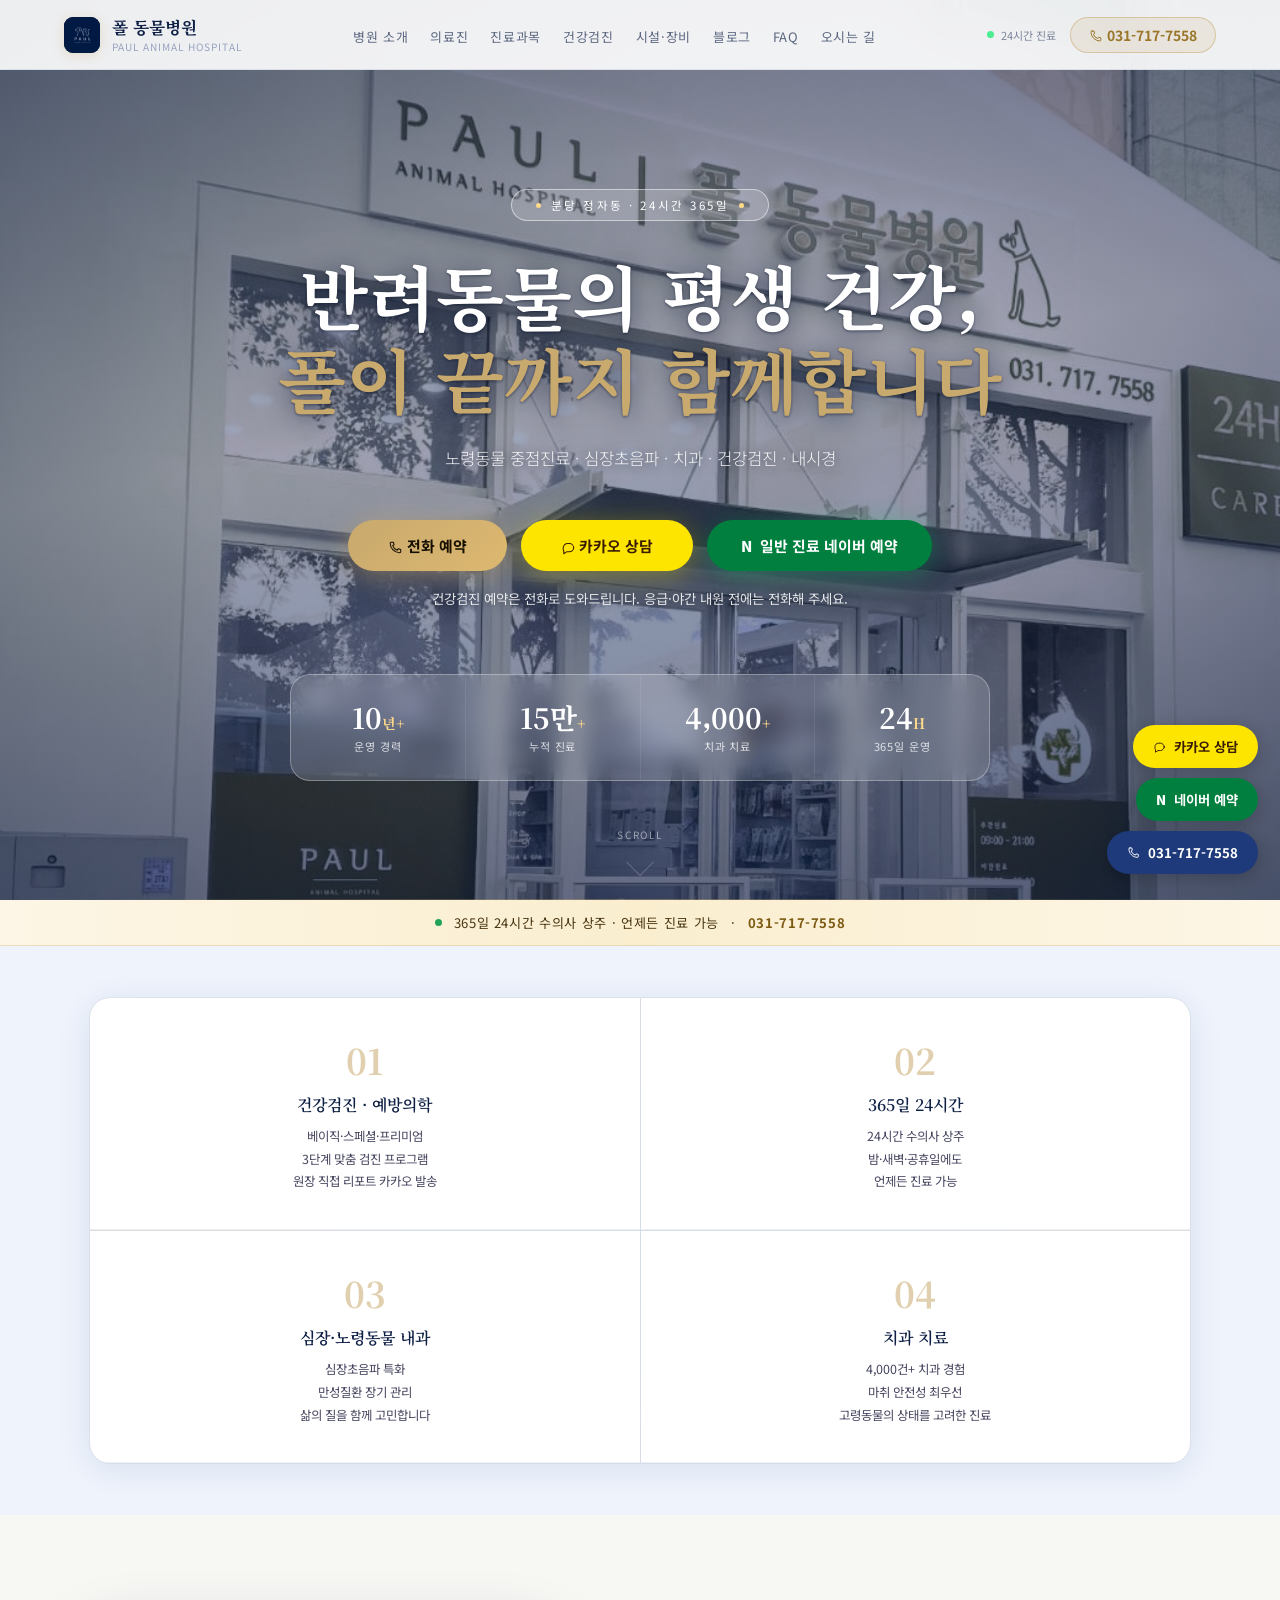
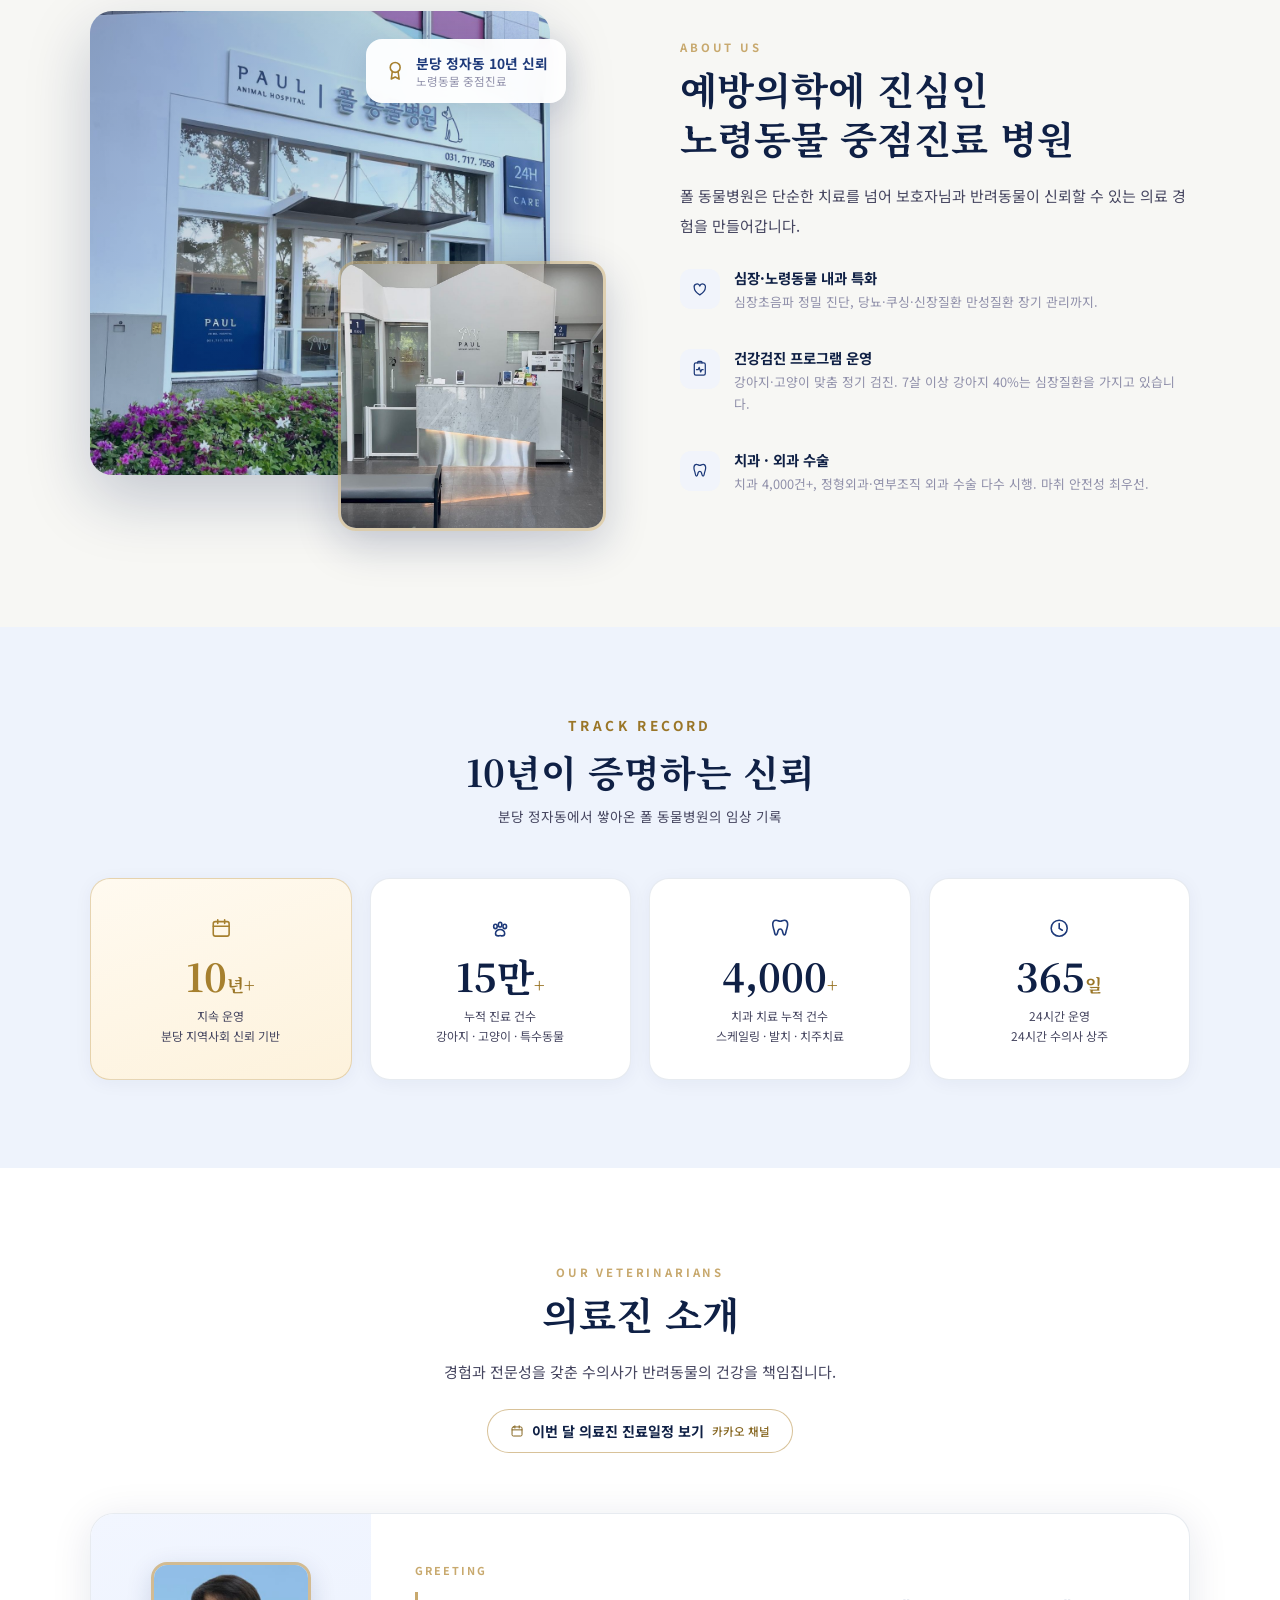
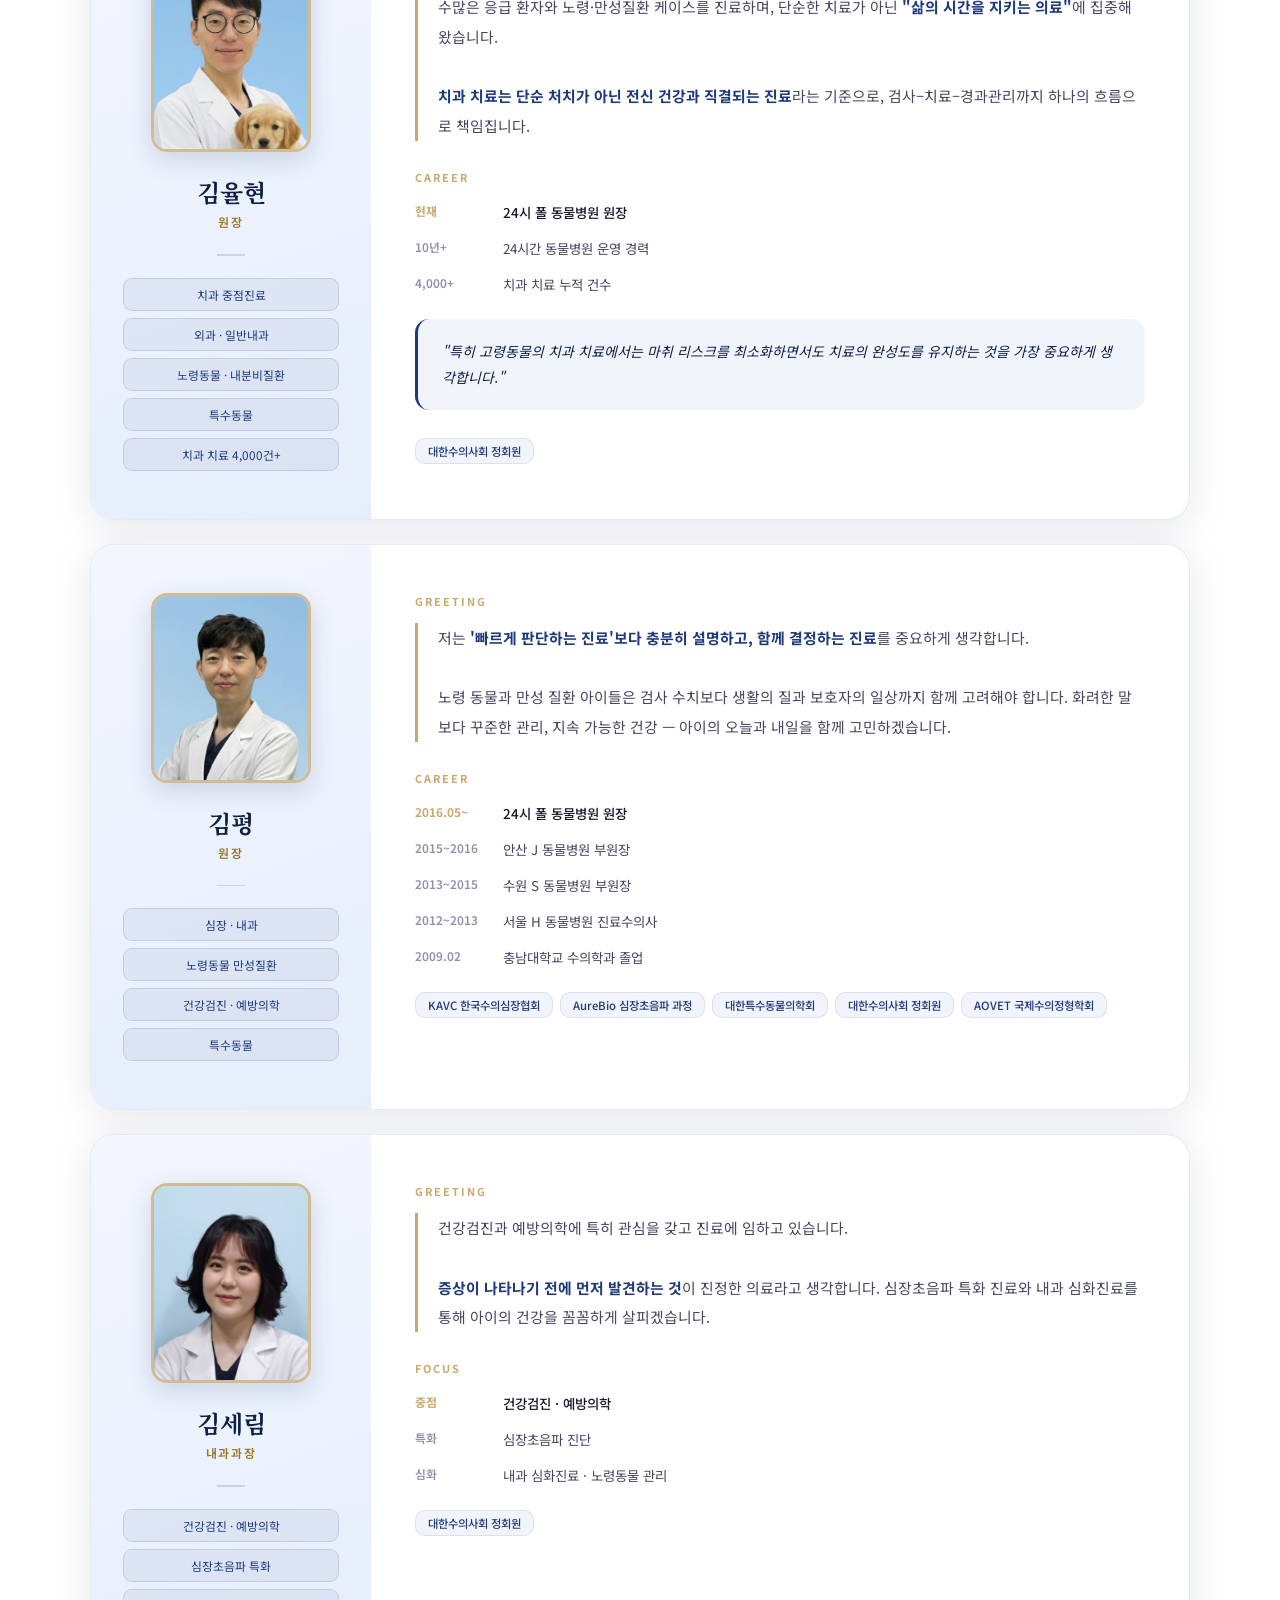
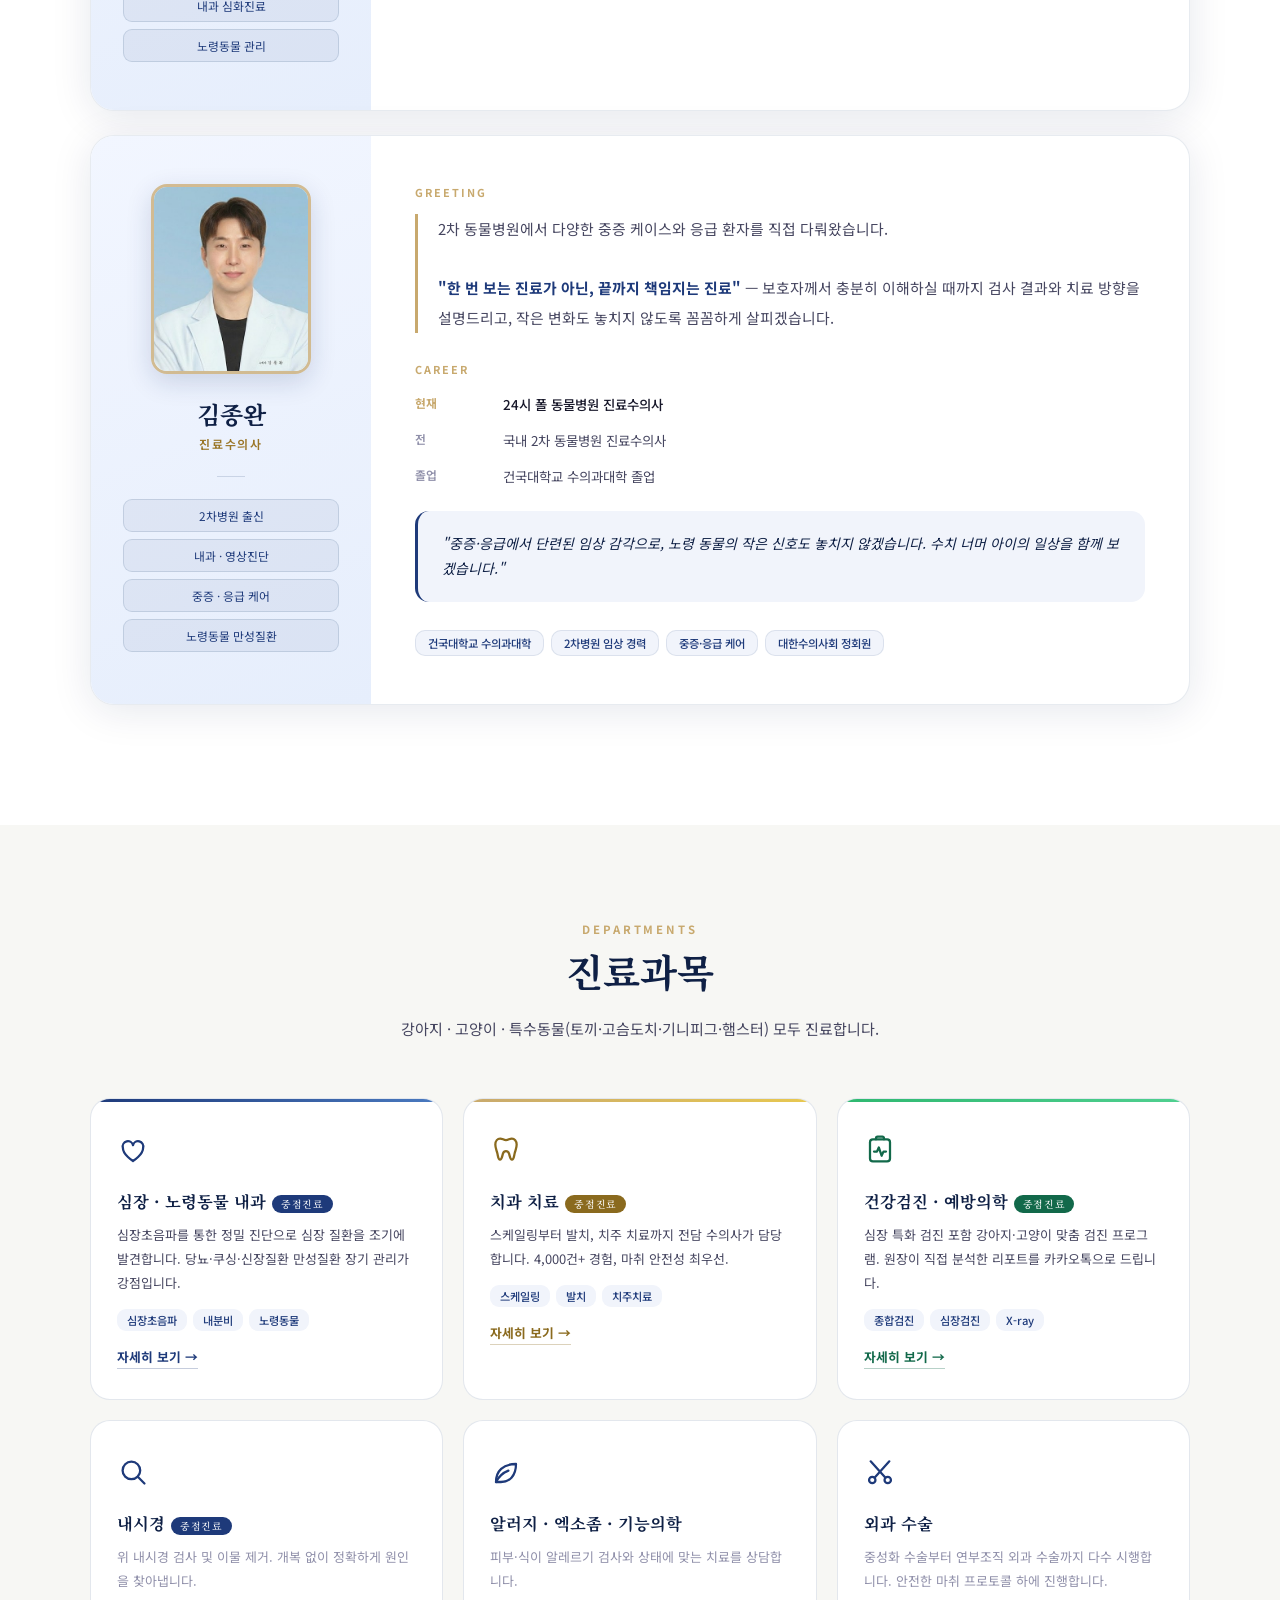
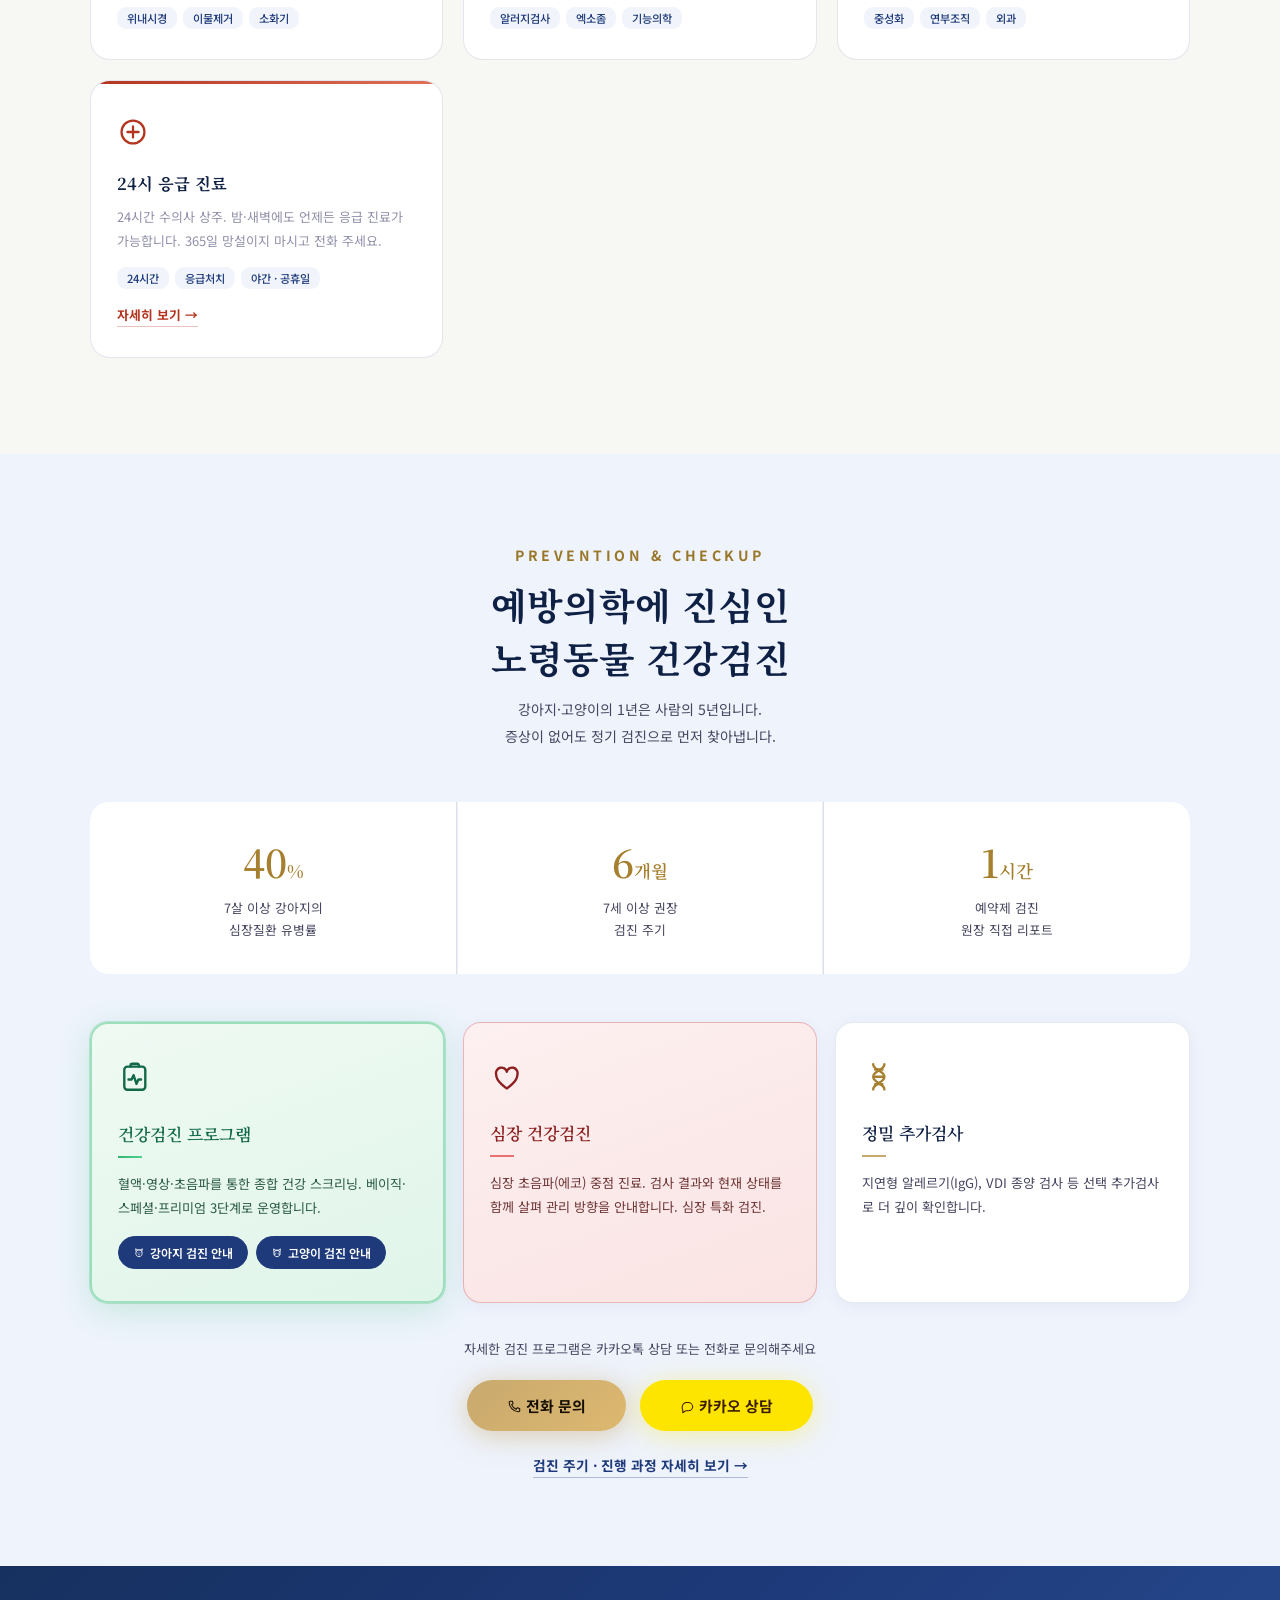
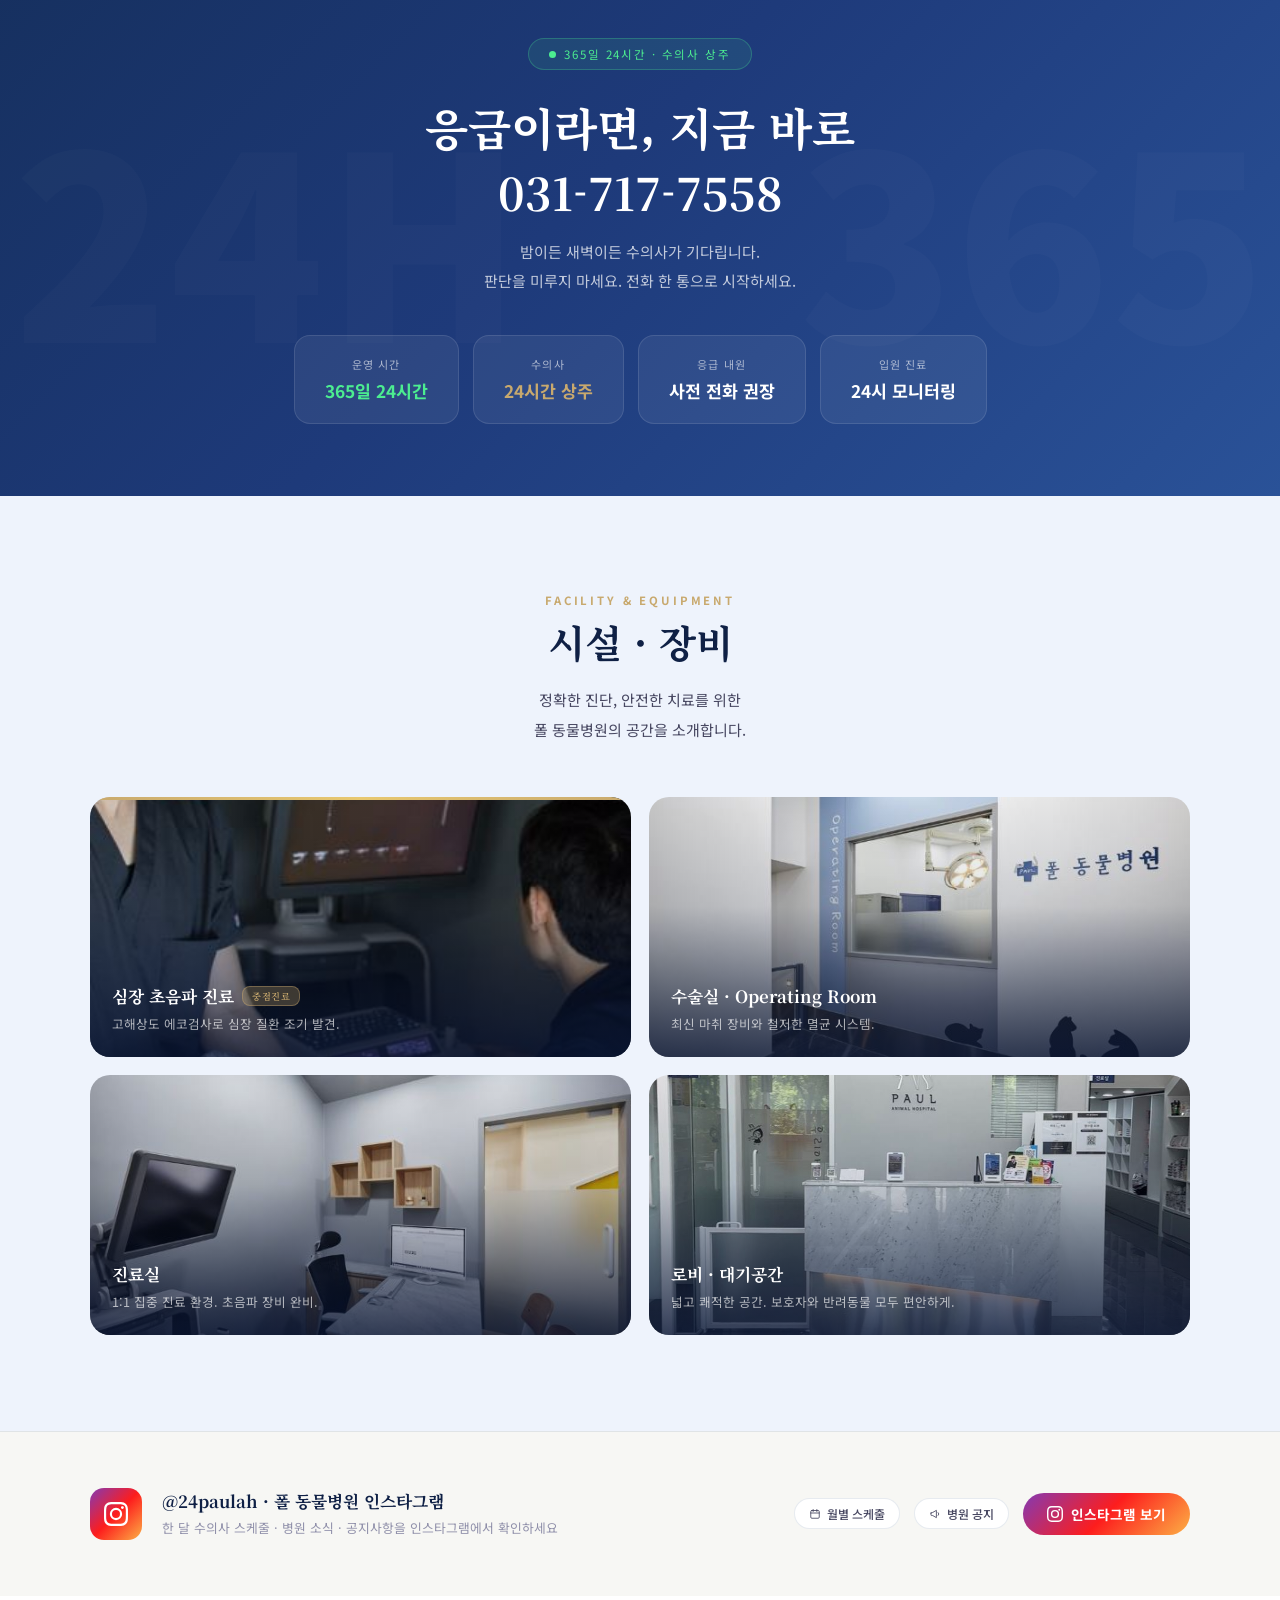
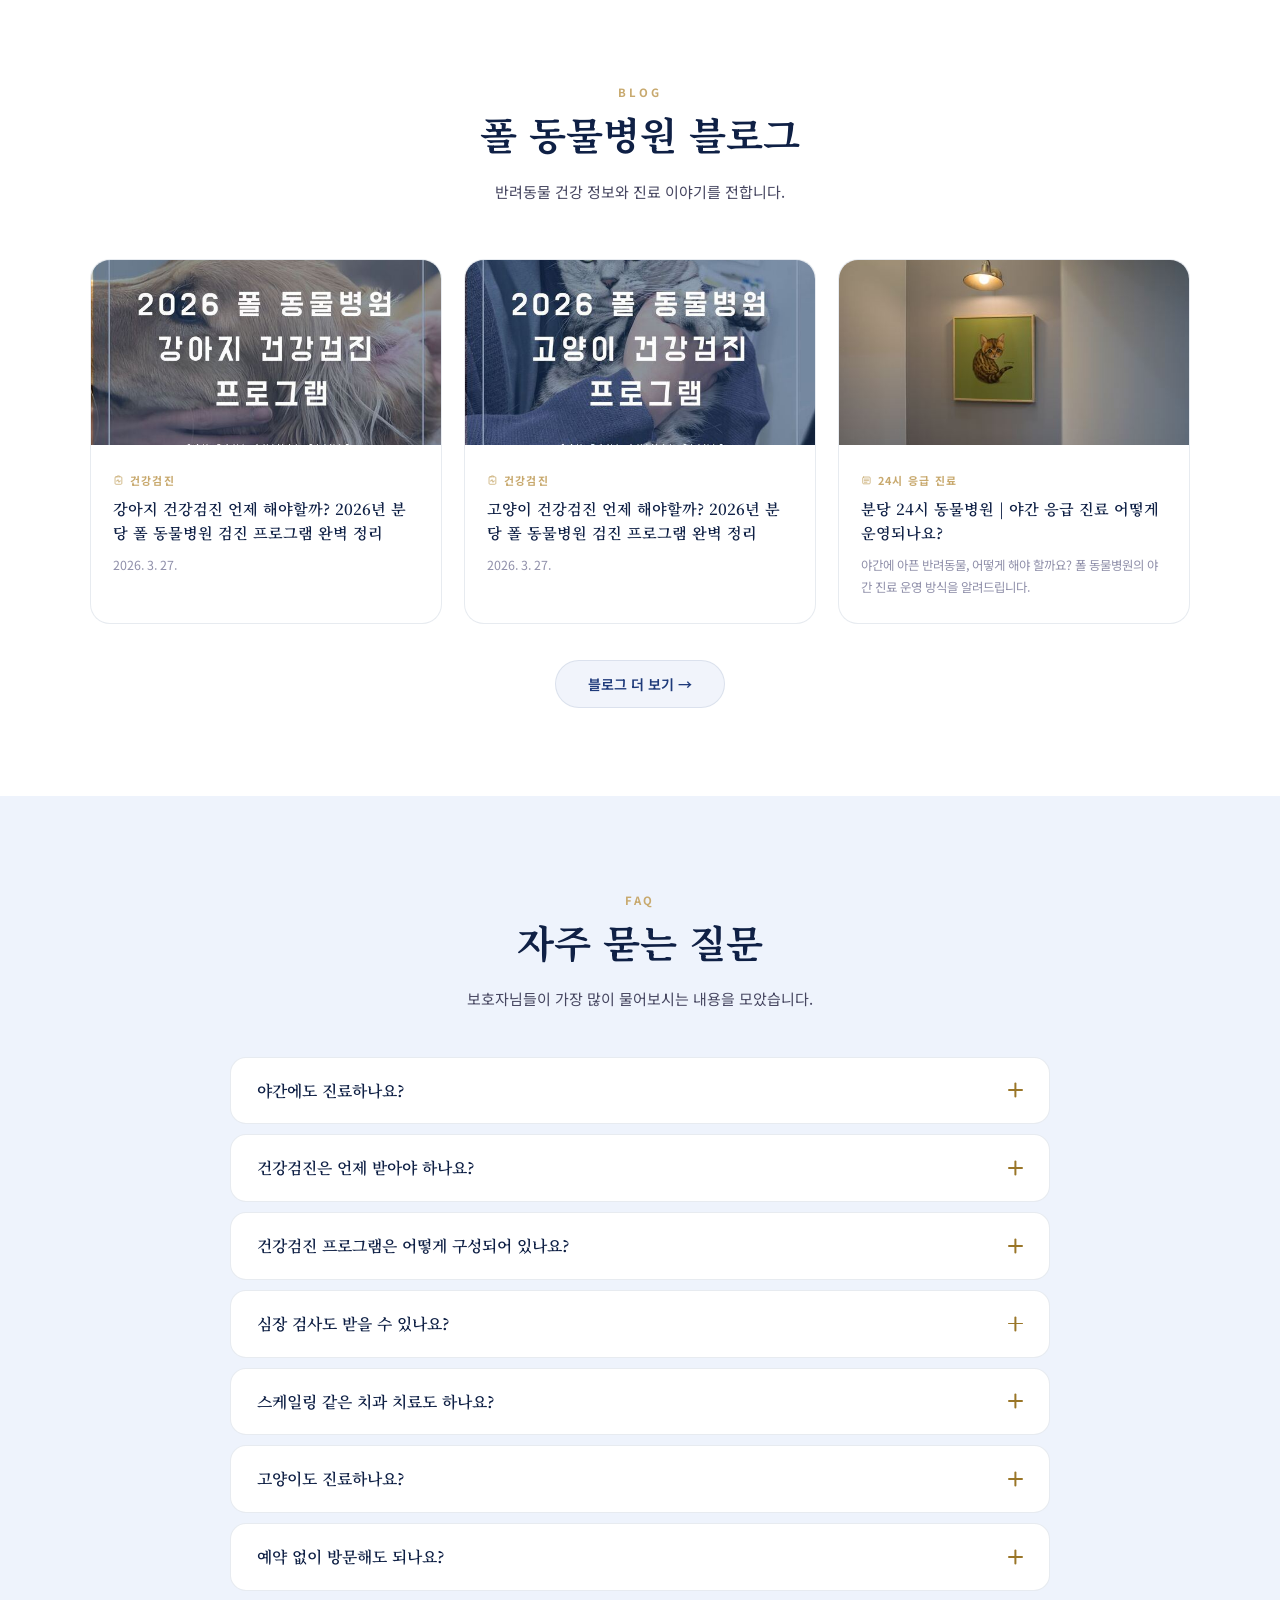
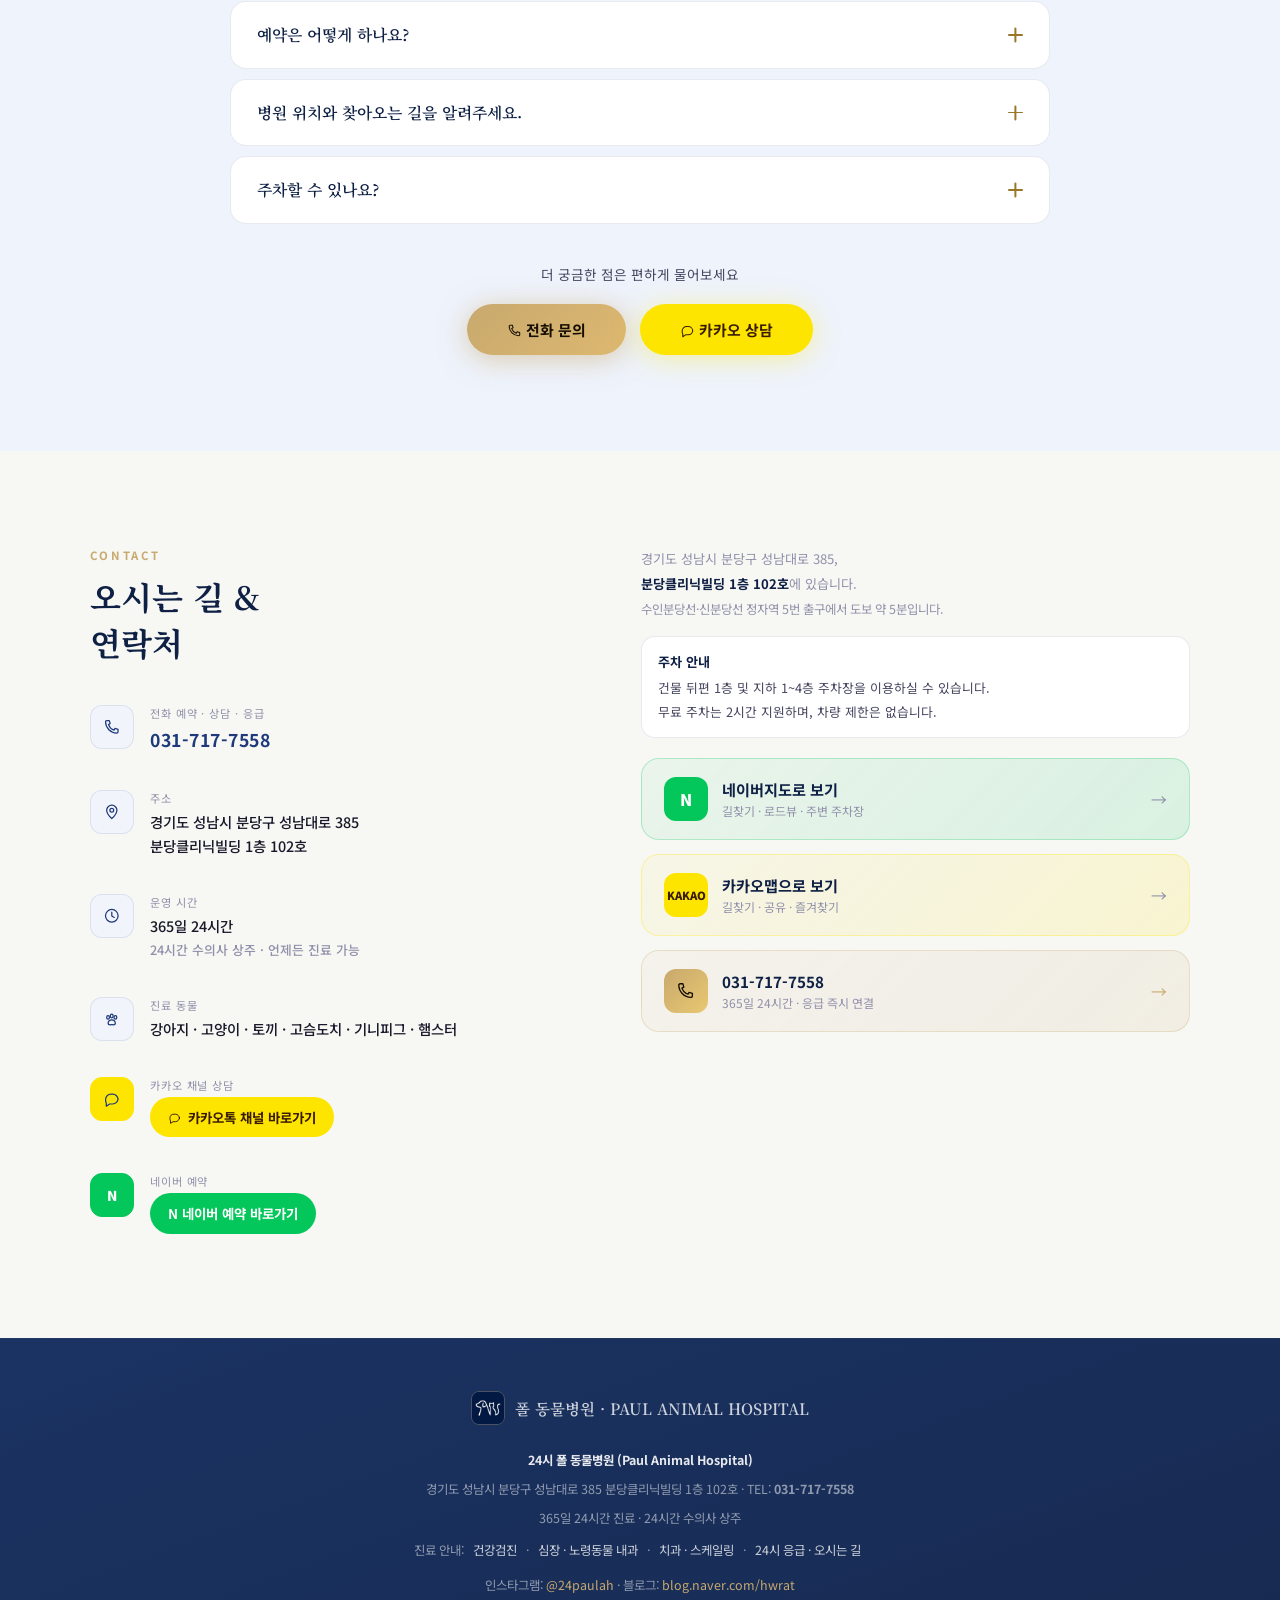
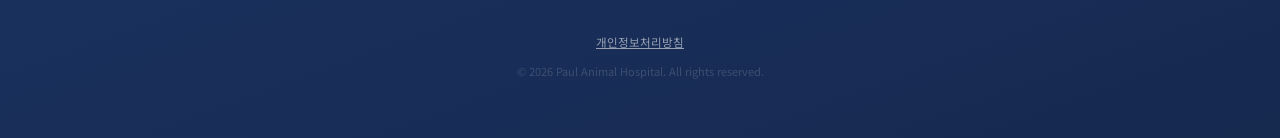
==== commit aa128b95: "휴대폰 첫 화면 숫자 4칸 정렬(2×2 칸·높이 통일, SCROLL 겹침 제거)과 공지 띠 줄바꿈 정리(문구 한 줄 + 전화번호 한 줄) Co-Authored-By: Claude " ====
--- a/site/index.html
+++ b/site/index.html
@@ -344,6 +344,8 @@
 .bnvh{display:inline-flex;align-items:center;gap:8px;background:#007f3e;color:#fff;padding:15px 34px;border-radius:32px;font-size:0.93rem;font-weight:700;text-decoration:none;box-shadow:0 4px 24px rgba(3,199,90,0.32);transition:transform 0.22s;}
 .bnvh:hover{transform:translateY(-3px);}
 .bnvh b{font-weight:900;}
+/* 첫 화면 숫자: '15만'처럼 한글이 섞여도 숫자·설명 높이가 칸마다 같게 */
+.hsn{line-height:1.15;height:1.15em;display:flex;align-items:baseline;justify-content:center;white-space:nowrap;}
 .hnote{margin:16px auto 0;max-width:560px;font-size:0.84rem;line-height:1.7;color:rgba(255,255,255,0.86);word-break:keep-all;text-shadow:0 1px 8px rgba(0,0,0,0.35);animation:fadeUp 1s 0.5s ease both;}
 @media(max-width:760px){
   .floaters.fb3{left:0;right:0;bottom:0;flex-direction:row;align-items:stretch;gap:8px;padding:8px 10px calc(8px + env(safe-area-inset-bottom));background:rgba(255,255,255,0.97);-webkit-backdrop-filter:blur(8px);backdrop-filter:blur(8px);box-shadow:0 -4px 20px rgba(15,32,69,0.12);}
@@ -354,6 +356,22 @@
   body.has-fbar{padding-bottom:calc(64px + env(safe-area-inset-bottom));}
 }
 @media(max-width:580px){
+  /* 첫 화면 제목: 휴대폰에서 '반려동물의 평생 건강,' / '폴이 끝까지 함께합니다' 두 줄로 딱 맞게 */
+  .ht{font-size:clamp(1.55rem,8vw,2.3rem);word-break:keep-all;}
+  .hsb,.hnote{word-break:keep-all;text-wrap:balance;}
+  /* 첫 화면 숫자 4칸: 2×2 칸 크기·높이 통일, SCROLL 표시는 숫자 칸과 겹쳐서 숨김 */
+  .hst{display:grid!important;grid-template-columns:1fr 1fr;}
+  .hss{min-width:0!important;padding:20px 8px!important;display:flex;flex-direction:column;align-items:center;justify-content:center;border-right:none!important;border-bottom:none!important;}
+  .hss:nth-child(odd){border-right:1px solid rgba(255,255,255,0.22)!important;}
+  .hss:nth-child(-n+2){border-bottom:1px solid rgba(255,255,255,0.22)!important;}
+  .hss:nth-child(n+3){border-bottom:none!important;}
+  .hsl{margin-top:8px;line-height:1.3;}
+  .shi{display:none;}
+  /* 공지 띠: 문구 한 줄 + 전화번호 한 줄 */
+  .notice{flex-wrap:wrap;gap:3px 8px;padding:11px 16px;font-size:0.8rem;letter-spacing:0.02em;line-height:1.6;text-align:center;}
+  .notice .ntx{word-break:keep-all;}
+  .notice .nsep{display:none;}
+  .notice strong{flex-basis:100%;white-space:nowrap;}
   .hcta{flex-direction:column;align-items:center;gap:10px;}
   .hcta .bpg,.hcta .bkk,.hcta .bnvh{display:inline-flex;align-items:center;justify-content:center;gap:8px;width:min(280px,100%);padding:14px 18px;box-sizing:border-box;}
 }
@@ -1342,7 +1360,7 @@
   <div class="hi">
     <div class="hbadge"><div class="hbd"></div>분당 정자동 · 24시간 365일<div class="hbd"></div></div>
     <h1 class="ht">반려동물의 평생 건강,<br><span class="g">폴이 끝까지 함께합니다</span></h1>
-    <p class="hsb">노령동물 중점진료 · 심장초음파 · 치과 · 건강검진 · 내시경</p>
+    <p class="hsb">노령동물 중점진료&nbsp;· 심장초음파&nbsp;· 치과&nbsp;· 건강검진&nbsp;· 내시경</p>
     <div class="hcta">
       <a href="tel:031-717-7558" class="bpg"><svg class="ic"><use href="#i-phone"></use></svg> 전화 예약</a>
       <a href="https://pf.kakao.com/_xfkxekM/chat" target="_blank" class="bkk"><svg class="ic"><use href="#i-chat"></use></svg> 카카오 상담</a>
@@ -1361,7 +1379,7 @@
 
 <!-- NOTICE -->
 <a href="tel:031-717-7558" class="notice" style="text-decoration:none;">
-  <div class="ld"></div>365일 24시간 수의사 상주 · 언제든 진료 가능 · <strong>031-717-7558</strong>
+  <div class="ld"></div><span class="ntx">365일 24시간 수의사 상주 · 언제든 진료 가능</span><span class="nsep">·</span><strong>031-717-7558</strong>
 </a>
 
 <!-- PHILOSOPHY 2x2 -->
